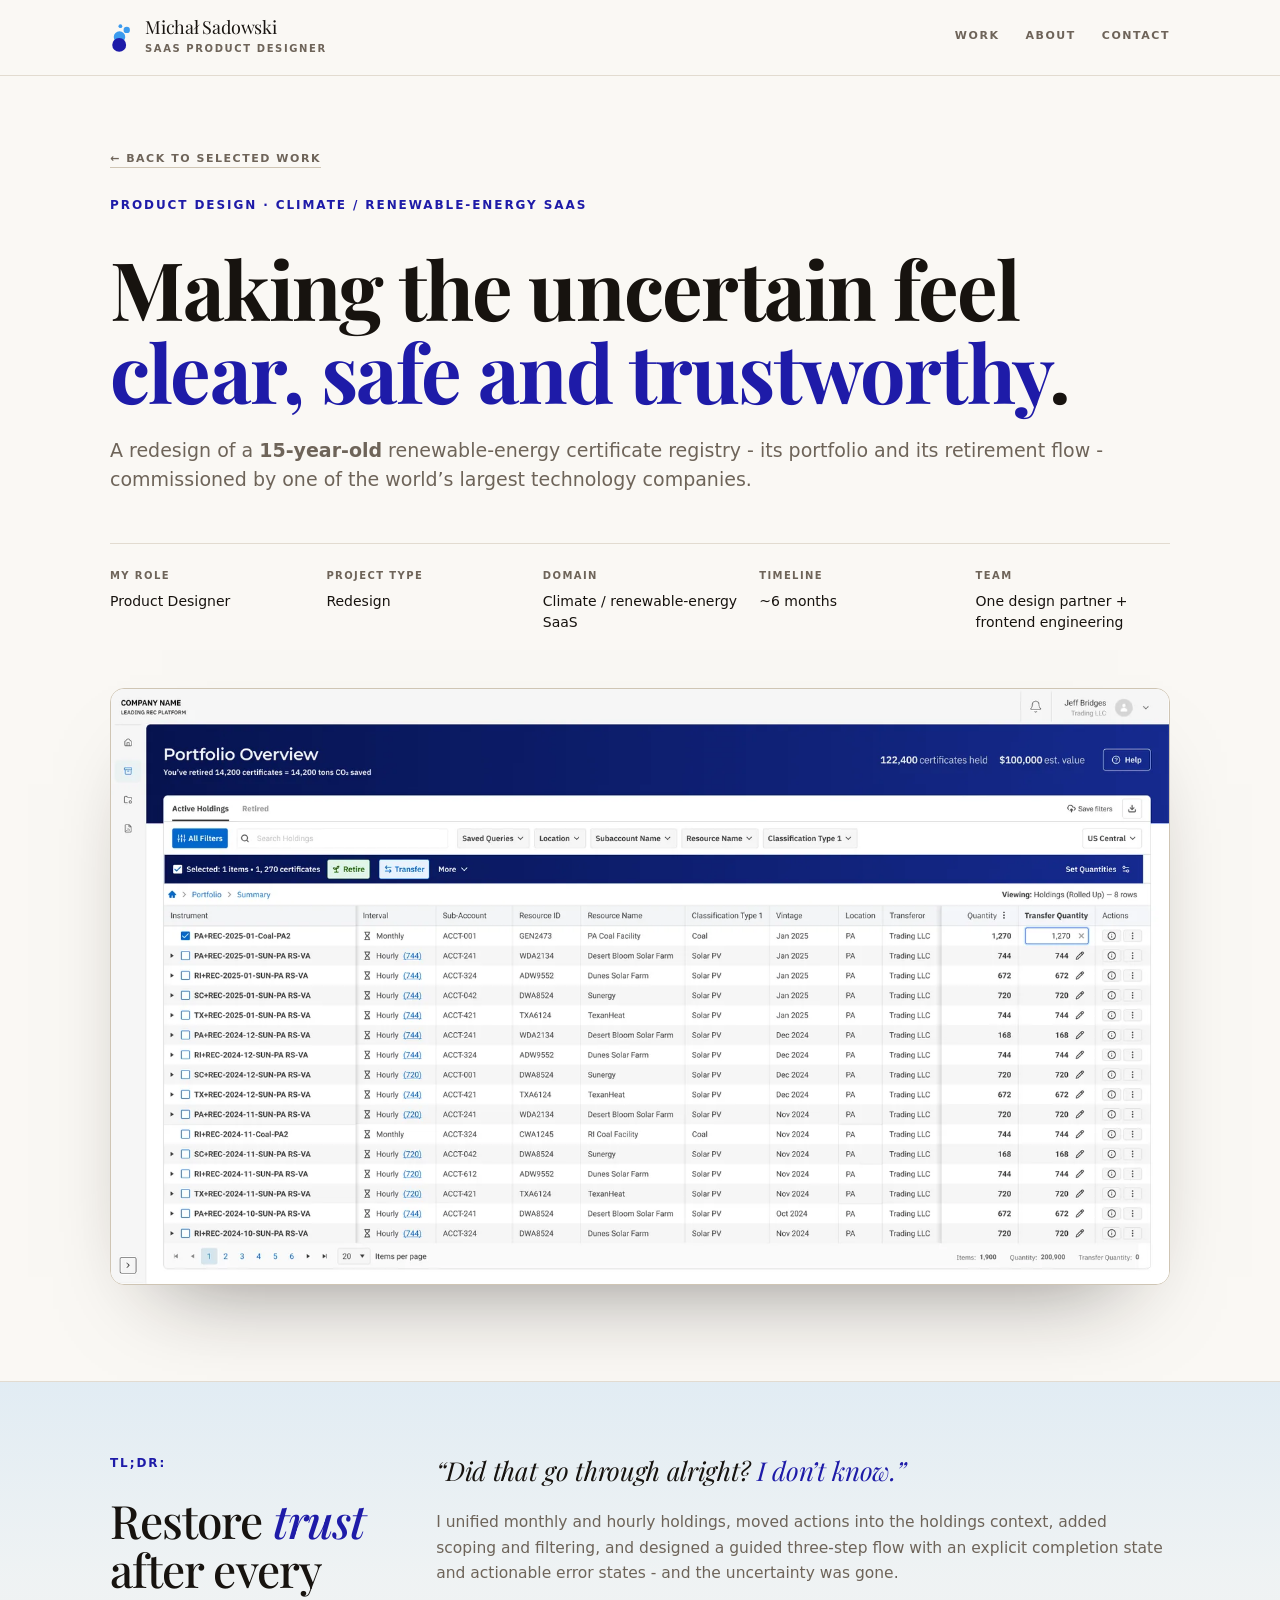
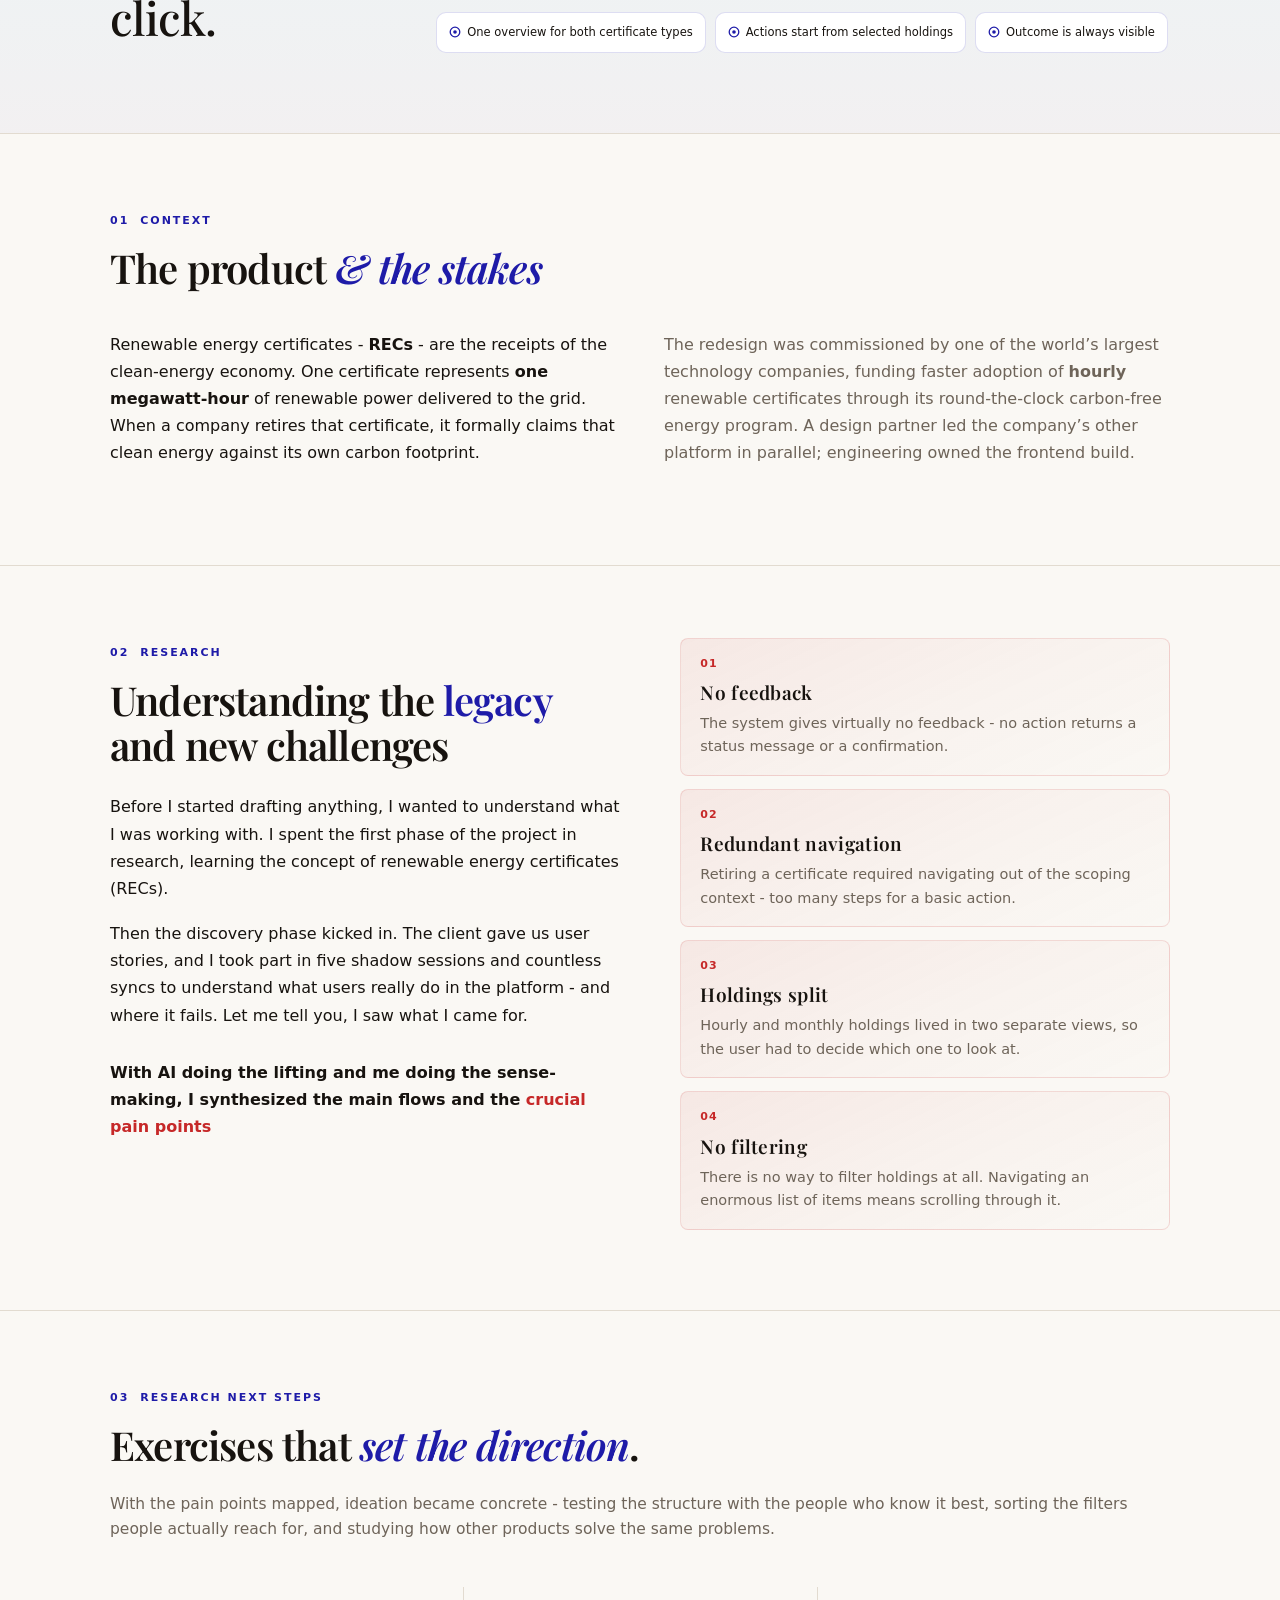
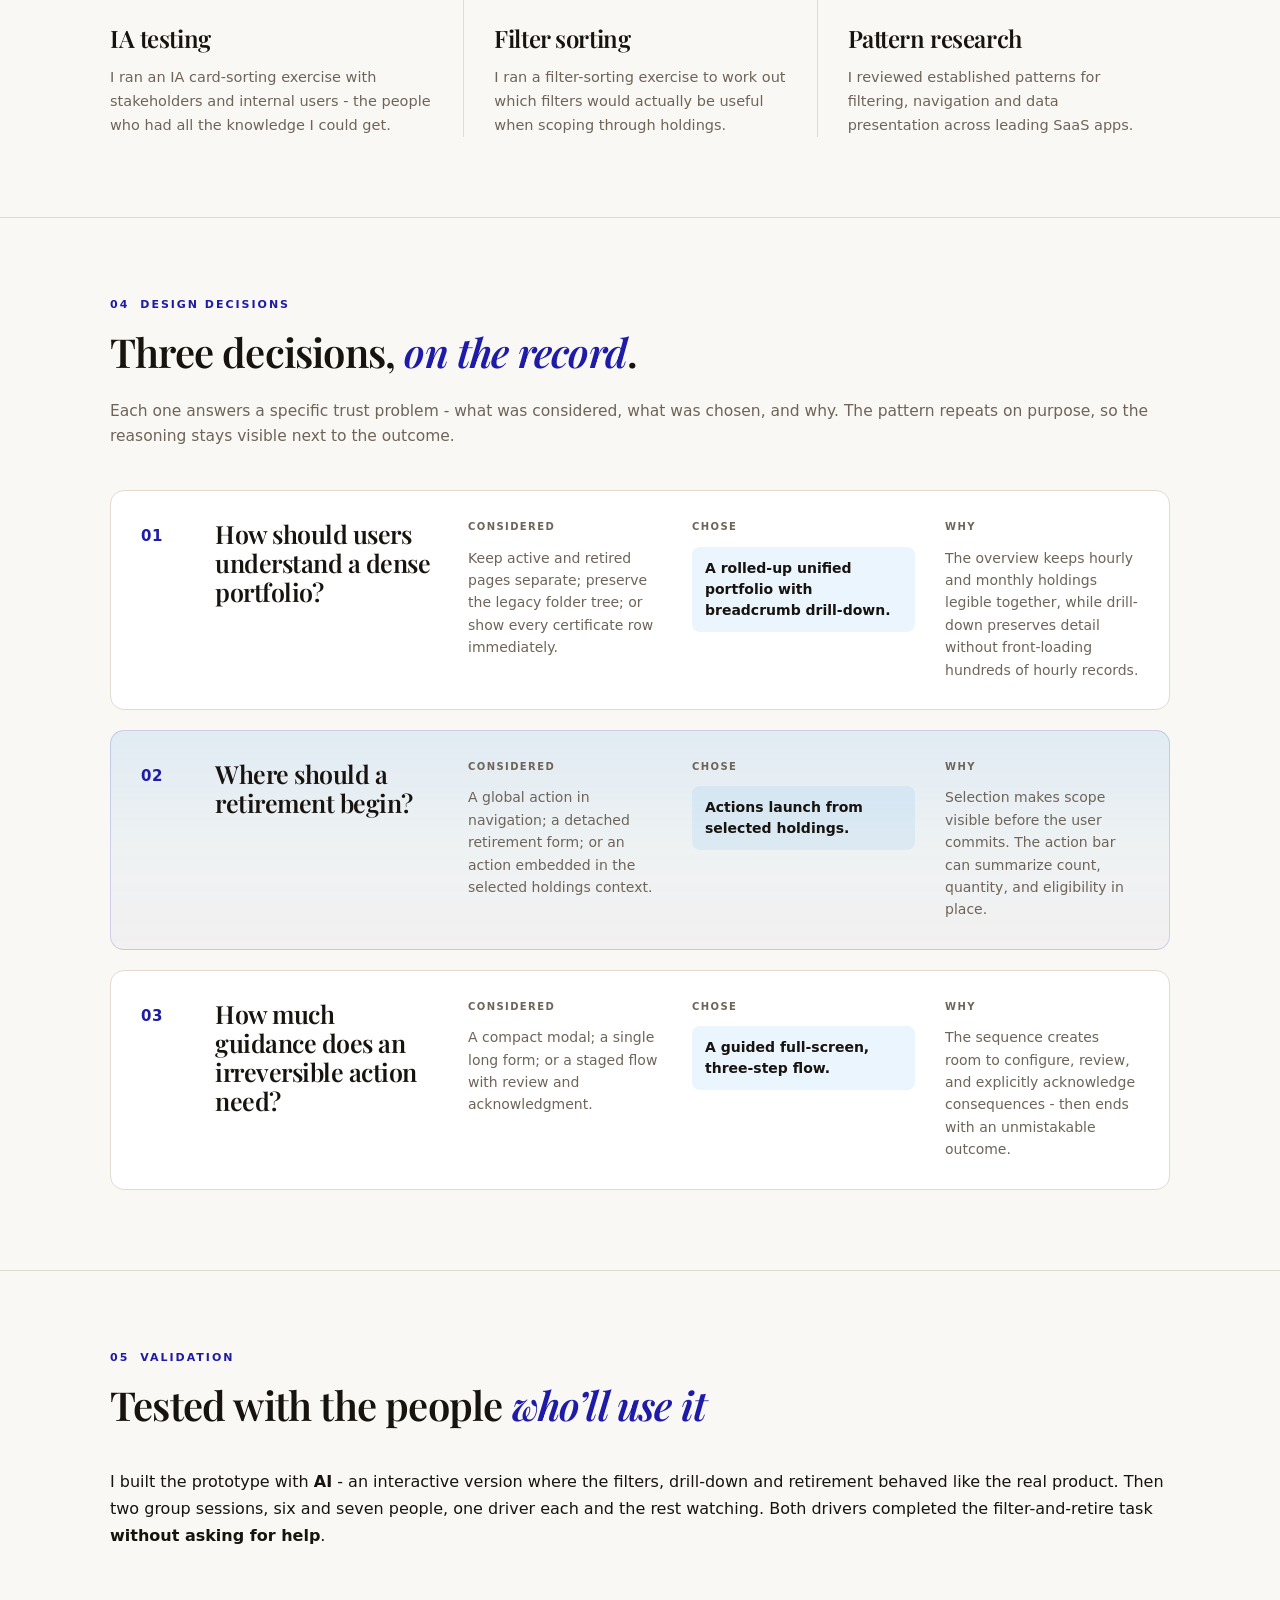
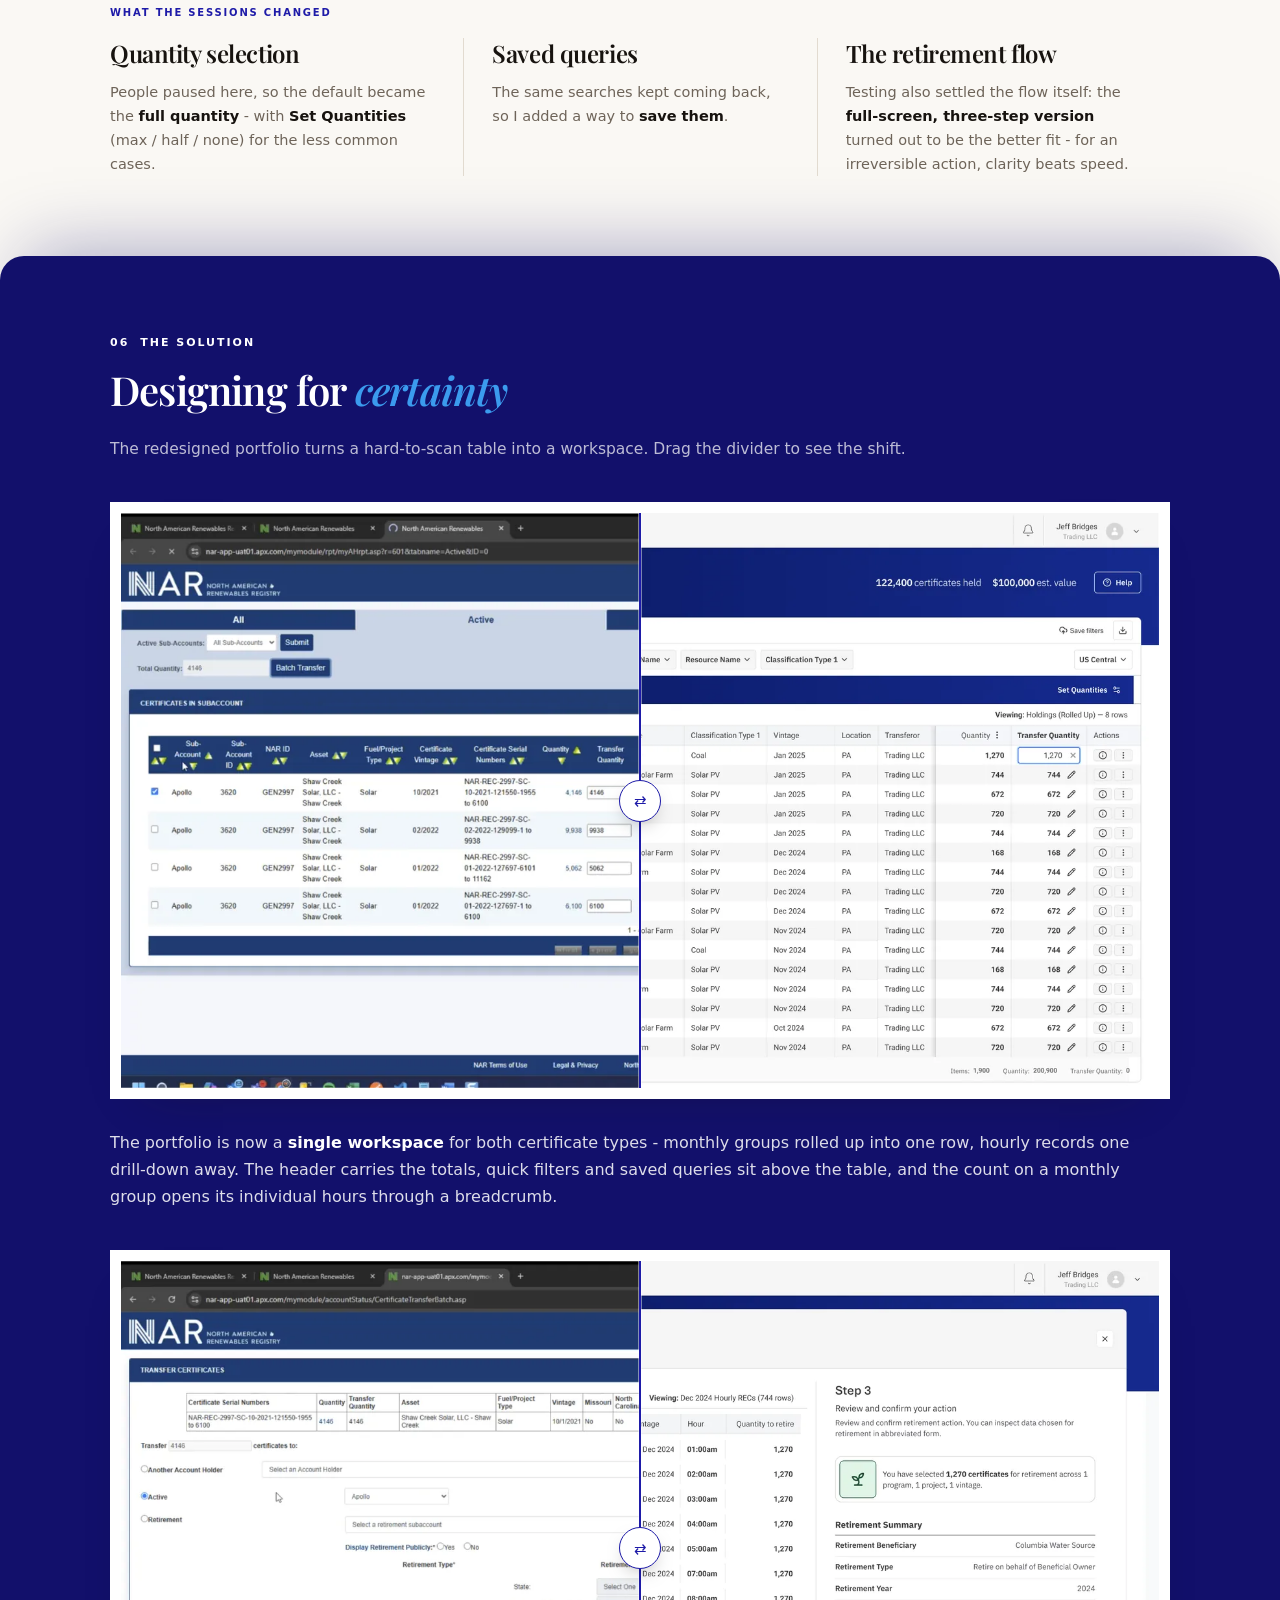
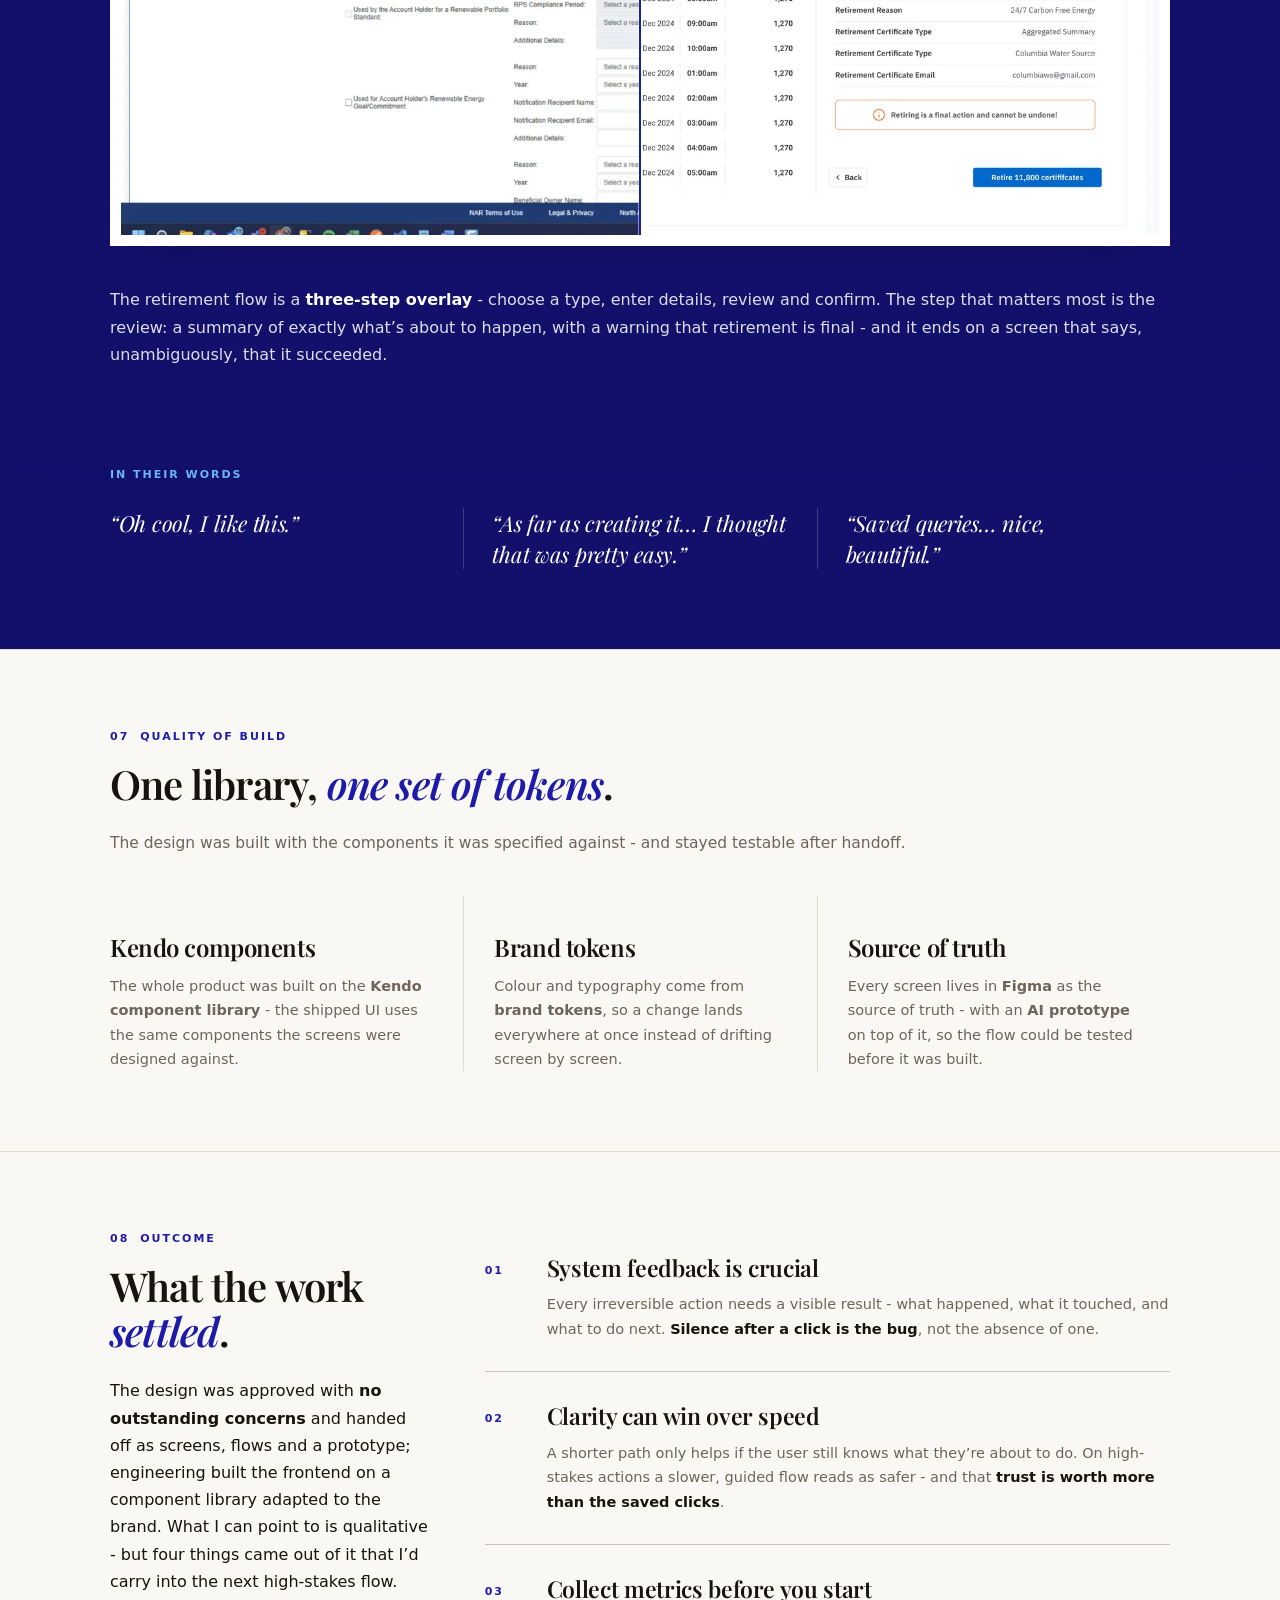
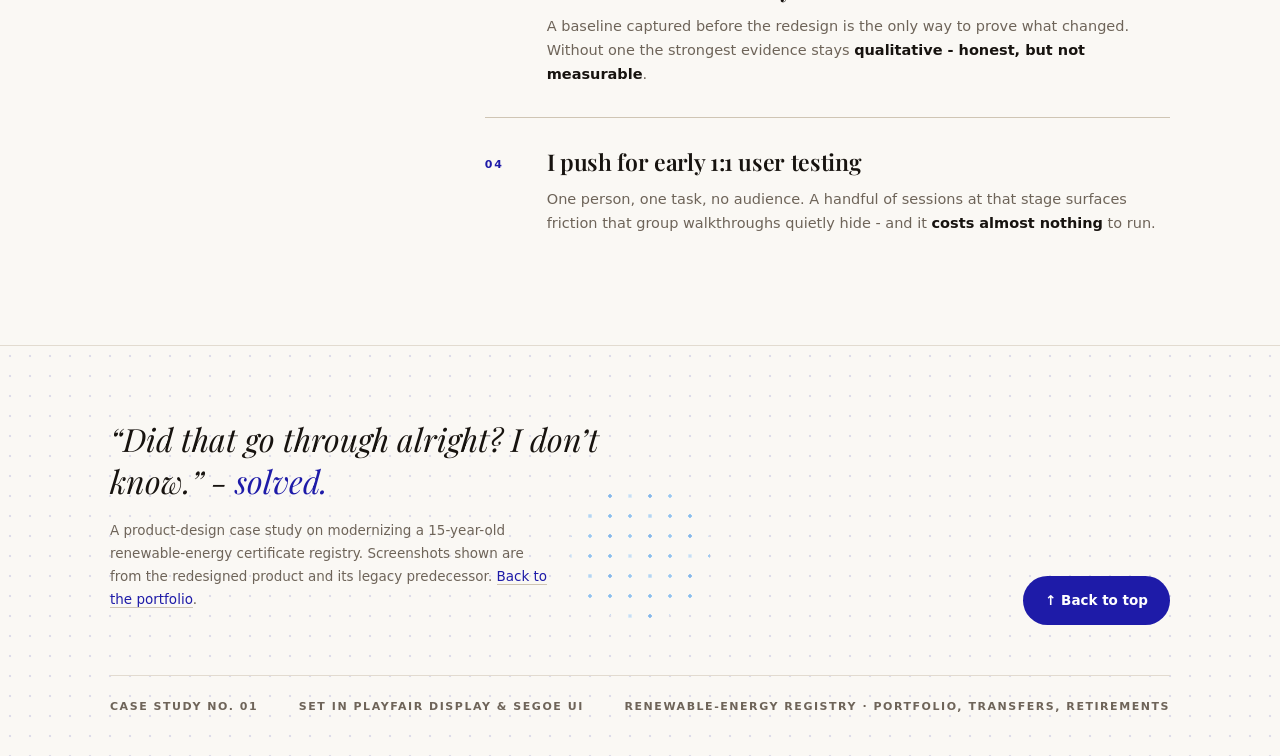
==== case-study/index.html @ 9917f609 "Dodaj stronę portfolio i case study REC Registry" ====
<!doctype html>
<html lang="en">
<head>
<meta charset="utf-8" />
<meta name="viewport" content="width=device-width, initial-scale=1" />
<title>Making the uncertain feel clear, safe and trustworthy - a 15-year-old REC registry redesign</title>
<meta name="description" content="Redesigning the portfolio and the retirement flow of a 15-year-old renewable-energy certificate registry, commissioned by one of the world's largest technology companies. A product design case study." />
<link rel="icon" href="data:image/svg+xml,%3Csvg xmlns='http://www.w3.org/2000/svg' viewBox='0 0 40 40'%3E%3Ccircle cx='14' cy='27' r='11' fill='%231E1BA8'/%3E%3Ccircle cx='25' cy='17' r='7.5' fill='%233B9BEE'/%3E%3Ccircle cx='31' cy='8' r='3.2' fill='%233B9BEE'/%3E%3C/svg%3E" />
<link rel="preconnect" href="https://fonts.googleapis.com" />
<link rel="preconnect" href="https://fonts.gstatic.com" crossorigin />
<link href="https://fonts.googleapis.com/css2?family=Playfair+Display:ital,wght@0,400..900;1,400..900&display=swap" rel="stylesheet" />
<script>document.documentElement.className+=' js';</script>
<style>
/* ============================================================
   Editorial - tokens (aligned to the portfolio landing)
   ============================================================ */
:root{
  --maxw:1140px;
  --bg:#FAF8F4;
  --surface:#FFFFFF;
  --surface-warm:#F2EDE4;
  --ink:#17130F;
  --muted:#6E6459;
  --rule:#E2DBD0;
  --rule-strong:#CFC5B4;

  /* motif palette - deep indigo + sky blue */
  --accent:#1E1BA8;
  --accent-2:#3B9BEE;
  --accent-on-dark:#6BB8F3;
  --navy:#12106B;
  --hl:#2B2BD6;
  --accent-wash:rgba(59,155,238,.10);

  /* semantic - kept restrained within the palette */
  --green:#2F7D52;
  --rose:#A1493A;
  --red:#C62828;

  /* shared soft-blue wash - the at-a-glance band and a highlighted decision */
  --wash-grad:linear-gradient(180deg, rgba(59,155,238,.13) 0%, rgba(59,155,238,.06) 55%, rgba(30,27,168,.035) 100%);

  --font-display:"Playfair Display",Georgia,"Iowan Old Style","Times New Roman",serif;
  --font-sans:"Segoe UI",system-ui,-apple-system,Roboto,Helvetica,Arial,sans-serif;
  --ease:cubic-bezier(.22,.61,.36,1);
}
*{box-sizing:border-box}
html{scroll-behavior:smooth;-webkit-text-size-adjust:100%}
@media (prefers-reduced-motion: reduce){ html{scroll-behavior:auto} }
html,body{margin:0;padding:0}
body{
  background:var(--bg);
  color:var(--ink);
  font-family:var(--font-sans);
  -webkit-font-smoothing:antialiased;
  text-rendering:optimizeLegibility;
  overflow-x:hidden;
  line-height:1.65;
}
img{display:block;max-width:100%;height:auto}
a{color:inherit;text-decoration:none}
::selection{background:rgba(30,27,168,.14);color:var(--ink)}
.wrap{max-width:var(--maxw);margin:0 auto;padding:0 clamp(24px,4vw,40px)}

/* scrollbar */
::-webkit-scrollbar{width:12px}
::-webkit-scrollbar-track{background:var(--surface-warm)}
::-webkit-scrollbar-thumb{background:var(--rule-strong);border-radius:8px;border:3px solid var(--surface-warm)}

/* ============================================================
   Motif - shared
   ============================================================ */
.mark svg{display:block}
.mark .mc{transform-box:fill-box;transform-origin:center}
/* ============================================================
   Header
   ============================================================ */
.site-header{position:fixed;top:0;left:0;right:0;z-index:60;background:rgba(250,248,244,.9);backdrop-filter:blur(8px);-webkit-backdrop-filter:blur(8px);border-bottom:1px solid var(--rule)}
.site-header .wrap{display:flex;align-items:center;justify-content:space-between;padding-top:18px;padding-bottom:18px}
.brand{display:flex;align-items:center;gap:13px}
.mark{width:22px;height:29px;flex:none}
.mark svg{width:100%;height:100%;overflow:visible;transition:transform .4s var(--ease)}
.brand:hover .mark svg{transform:scale(1.07)}
.mark .mc{transition:transform .5s var(--ease)}
.brand:hover .mark .mc1{transform:translate(-9px,7px) scale(1.12)}
.brand:hover .mark .mc2{transform:translate(9px,-6px) scale(1.07)}
.brand:hover .mark .mc3{transform:translate(-30px,3px) scale(1.16)}
.brand b{display:block;font-family:var(--font-display);font-weight:400;font-size:18px;letter-spacing:-.012em;line-height:1.1}
.brand .role-line{display:block;margin-top:3px;font-size:10px;font-weight:600;letter-spacing:.16em;text-transform:uppercase;color:var(--muted)}
.nav{display:flex;gap:26px}
.nav a{position:relative;font-size:11px;font-weight:600;letter-spacing:.14em;text-transform:uppercase;color:var(--muted);padding-bottom:3px}
.nav a::after{content:"";position:absolute;left:0;bottom:0;height:1px;width:100%;background:var(--accent);transform:scaleX(0);transform-origin:left;transition:transform .4s var(--ease)}
.nav a:hover{color:var(--ink)}
.nav a:hover::after{transform:scaleX(1)}
@media (max-width:900px){ .nav{display:none} }

/* ============================================================
   Progress
   ============================================================ */
.progress{position:fixed;top:0;left:0;height:2px;width:0;z-index:70;background:linear-gradient(90deg,var(--accent),var(--accent-2))}

/* ============================================================
   Dot-field (hero + footer) - follows the cursor
   ============================================================ */
.dots,.dots-bright{position:absolute;inset:0;pointer-events:none;z-index:0}
.dots{background-image:radial-gradient(circle, rgba(30,27,168,.13) 1px, transparent 1.6px);background-size:20px 20px}
.dots-bright{
  background-image:
    radial-gradient(circle at 25% 25%, #3B9BEE 1.6px, transparent 2.1px),
    radial-gradient(circle at 75% 25%, #4AA4F1 1.6px, transparent 2.1px),
    radial-gradient(circle at 25% 75%, #3390E8 1.6px, transparent 2.1px),
    radial-gradient(circle at 75% 75%, #5CB0F5 1.6px, transparent 2.1px);
  background-size:40px 40px;opacity:.5;
  -webkit-clip-path:circle(70px at 50% 50%);clip-path:circle(70px at 50% 50%);
}
.dots-bright::before,.dots-bright::after{content:"";position:absolute;inset:0;
  background-image:radial-gradient(circle, #B3DCFB 1.9px, transparent 2.5px);background-size:60px 60px;animation:twinkle 3.8s ease-in-out infinite}
.dots-bright::after{background-image:radial-gradient(circle, #8FC9F8 1.9px, transparent 2.5px);background-position:20px 20px;animation-duration:5.4s;animation-delay:-2.2s}
@keyframes twinkle{0%,100%{opacity:0}50%{opacity:1}}

/* ============================================================
   Hero
   ============================================================ */
.hero{position:relative;overflow:hidden;border-bottom:1px solid var(--rule)}
.hero .wrap{position:relative;z-index:1;padding-top:150px;padding-bottom:96px}
.hero-copy{width:100%}
.case-back{font-size:11px;font-weight:600;letter-spacing:.14em;text-transform:uppercase;margin:0 0 28px}
.case-back a{color:var(--muted);border-bottom:1px solid var(--rule-strong);padding-bottom:2px;transition:color .3s,border-color .3s}
.case-back a:hover{color:var(--accent);border-color:var(--accent)}
.e-kicker{font-size:12px;font-weight:700;letter-spacing:.16em;text-transform:uppercase;color:var(--accent);margin:0 0 30px}
.e-title{font-family:var(--font-display);font-weight:700;font-size:clamp(40px,6.3vw,84px);line-height:1.03;letter-spacing:-.022em;margin:0 0 24px;color:var(--ink)}
.e-title em{font-style:normal;color:var(--accent)}
.e-sub{font-size:clamp(16px,1.7vw,19px);line-height:1.55;color:var(--muted);margin:0 0 48px}

/* at-a-glance meta strip */
.meta{display:grid;grid-template-columns:repeat(auto-fit,minmax(150px,1fr));gap:20px 22px;border-top:1px solid var(--rule);padding-top:24px}
.meta .m .k{font-size:10px;font-weight:700;letter-spacing:.14em;text-transform:uppercase;color:var(--muted);margin-bottom:7px}
.meta .m .v{font-size:14px;line-height:1.45;color:var(--ink)}
.meta .m .v b{font-weight:700}

/* hero screenshot - sits under the at-a-glance summary bar */
.hero-shot{margin-top:56px}
.hero-shot img{width:100%;height:auto;display:block;border-radius:14px;
  border:1px solid var(--rule-strong);box-shadow:0 44px 90px -52px rgba(23,19,15,.55)}

/* ============================================================
   TL;DR
   ============================================================ */
.tldr{background:var(--wash-grad)}
.tldr .wrap{padding-top:72px;padding-bottom:80px}
.tldr-grid{display:grid;grid-template-columns:minmax(0,1fr) minmax(0,2.6fr);gap:44px;align-items:start}
@media (max-width:1050px){ .tldr-grid{grid-template-columns:1fr;gap:30px} }
.tldr-label{font-size:12px;font-weight:700;letter-spacing:.16em;text-transform:uppercase;color:var(--accent);margin:0 0 22px}
.tldr-label::after{content:":"}
.tldr-title{font-family:var(--font-display);font-weight:500;font-size:clamp(30px,3.7vw,46px);line-height:1.06;letter-spacing:-.02em;margin:0;color:var(--ink)}
.tldr-lead{font-family:var(--font-display);font-style:italic;font-size:clamp(20px,2.2vw,26px);
  line-height:1.32;letter-spacing:-.012em;color:var(--ink);margin:0 0 22px;max-width:60ch}
.tldr-lead mark{background:none;color:var(--accent)}
.tldr-detail{font-size:15.5px;line-height:1.62;color:var(--muted);margin:0 0 26px}
.tldr-chips{display:flex;flex-wrap:wrap;gap:9px}
.tldr-chip{display:inline-flex;align-items:center;gap:6px;padding:10px 12px;background:var(--surface);border:1px solid rgba(30,27,168,.15);border-radius:10px;font-size:clamp(10.5px,0.95vw,11.5px);font-weight:500;color:var(--ink);white-space:nowrap}
.tldr-chip .bull{flex:0 0 auto;width:12px;height:12px;color:var(--accent)}
.tldr-chip .bull svg{display:block;width:100%;height:100%}

/* ============================================================
   Sections
   ============================================================ */
.section{border-top:1px solid var(--rule)}
.section .wrap{padding-top:72px;padding-bottom:80px}
.sec-head{margin-bottom:40px}
.eyebrow{display:inline-flex;align-items:center;gap:11px;font-size:11px;font-weight:700;letter-spacing:.18em;text-transform:uppercase;color:var(--accent);margin:0 0 16px}

h2{font-family:var(--font-display);font-weight:600;font-size:clamp(28px,3.4vw,40px);letter-spacing:-.02em;line-height:1.12;margin:0 0 16px}
h2 em{font-style:italic;color:var(--accent)}
h3{font-family:var(--font-display);font-weight:600;font-size:clamp(19px,2.2vw,23px);letter-spacing:-.015em;line-height:1.25;margin:0 0 12px}
.lede{font-size:15.5px;line-height:1.65;color:var(--muted);margin:0}
/* 24px between a section heading and its subtext. Adjacent margins collapse,
   so the larger value wins - 24px here beats the h2's 16px bottom margin. */
.sec-head .lede{margin-top:24px}
.body{font-size:16px;line-height:1.7;color:var(--ink);max-width:66ch;margin:0 0 18px}
.body b,.body strong{font-weight:600}
.body.muted{color:var(--muted)}
.body.wide{max-width:none}

/* ============================================================
   Grids
   ============================================================ */
.grid{display:grid;gap:24px}
.grid.two{grid-template-columns:repeat(2,1fr)}
@media (max-width:860px){ .grid.two{grid-template-columns:1fr} }

/* ============================================================
   Callouts / asides
   ============================================================ */
.callout{margin:26px 0;padding:20px 22px;background:var(--accent-wash);border-left:2px solid var(--accent-2);border-radius:0 12px 12px 0}
.callout .ck{font-size:10px;font-weight:600;letter-spacing:.16em;text-transform:uppercase;color:var(--accent);margin-bottom:10px}
.callout p{font-size:14.5px;line-height:1.65;color:var(--ink);margin:0}
.callout p b{font-weight:600}
/* Ledger - sticky aside + editorial rows (from the exploration file) */
.ledger{display:grid;grid-template-columns:minmax(0,1fr) minmax(0,2.15fr);gap:56px;align-items:start}
.ledger-aside{position:sticky;top:112px}
.ledger-aside .sec-head{margin-bottom:0}
.ledger-aside .sec-head h2{margin-bottom:24px}
.ledger-aside .body{max-width:none}
.ledger-list{list-style:none;margin:0;padding:0}
.ledger-row{display:grid;grid-template-columns:44px minmax(0,1fr);gap:18px;padding:30px 0;border-bottom:1px solid var(--rule-strong)}
.ledger-row:last-child{border-bottom:0}
/* row number uses the same treatment as the section chapter numbers */
.ledger-row .n{font-family:var(--font-sans);font-size:11px;font-weight:700;letter-spacing:.18em;
  color:var(--accent);padding-top:8px}
.ledger-row h3{margin:0 0 10px}
.ledger-row p{font-size:14.5px;line-height:1.68;color:var(--muted);margin:0}
.ledger-row p b{color:var(--ink);font-weight:600}
@media (max-width:900px){
  .ledger{grid-template-columns:1fr;gap:30px}
  .ledger-aside{position:static}
  .ledger-row{grid-template-columns:40px minmax(0,1fr);gap:16px}
}

/* one system for both blocks - quotes are the evidence, findings the takeaways */
.block-label{font-family:var(--font-sans);font-size:11px;font-weight:700;letter-spacing:.18em;
  text-transform:uppercase;color:var(--accent);margin:0 0 24px}
.findings .block-label{font-size:10px;color:var(--accent);margin-bottom:16px}
.block-list{list-style:none;display:grid;grid-template-columns:repeat(3,1fr);margin:0;padding:0}
.block-list li{padding:0 28px;border-left:1px solid var(--rule)}
.block-list li:first-child{padding-left:0;border-left:0}

.comment p{font-family:var(--font-display);font-style:italic;font-size:clamp(19px,1.9vw,22px);
  line-height:1.38;letter-spacing:-.012em;color:var(--ink);margin:0}
.findings{margin-top:56px}
.findings h3{font-size:24px;letter-spacing:-.018em;color:var(--ink);margin:0 0 12px}
.findings p{font-size:14.5px;line-height:1.66;color:var(--muted);margin:0}
.findings p b{color:var(--ink);font-weight:600}

/* quotes band - continues the navy sheet, so the voices sit right under the designs */
.section.quotes{background:var(--navy);border-top:0}
.section.quotes .wrap{padding-top:0}
.quotes .block-label{color:var(--accent-on-dark)}
.quotes .block-list li{border-left-color:rgba(255,255,255,.18)}
.quotes .comment p{color:#fff}
@media (max-width:880px){
  .block-list{grid-template-columns:1fr}
  .block-list li{padding:20px 0 0;border-left:0;border-top:1px solid var(--rule)}
  .block-list li:first-child{border-top:0;padding-top:0}
}

/* ============================================================
   Research - statement + pain points
   ============================================================ */
.pain-grid{display:grid;grid-template-columns:minmax(0,1.05fr) minmax(0,1fr);gap:56px;align-items:start}
@media (max-width:900px){ .pain-grid{grid-template-columns:1fr;gap:36px} }
.pain-grid .sec-head{max-width:none;margin-bottom:26px}
.pain-grid h2 .accent{color:var(--accent)}
.statement{font-family:var(--font-sans);font-weight:600;font-size:16px;line-height:1.7;
  color:var(--ink);margin:30px 0 0}
.statement .red{color:var(--red)}
.pain-list{display:grid;gap:13px}
.pain{background:linear-gradient(155deg, rgba(198,40,40,.075) 0%, rgba(198,40,40,.028) 52%, rgba(198,40,40,0) 100%);
  border:1px solid rgba(198,40,40,.14);border-radius:8px;padding:16px 19px}
.pain .num{font-size:11px;font-weight:700;letter-spacing:.1em;color:var(--red);margin-bottom:8px}
.pain h3{font-size:19px;font-weight:600;letter-spacing:.32px;line-height:1.22;margin:0 0 8px}
.pain p{font-size:14.5px;line-height:1.62;color:var(--muted);margin:0}

/* ============================================================
   Shared columnar band - used by "Research next steps"
   and "Quality of build"
   ============================================================ */

.next .sec-head{margin-bottom:44px}
.next-cols{display:grid;grid-template-columns:repeat(3,1fr)}
.next-col{padding:36px 30px 0;border-left:1px solid var(--rule)}
.next-col:first-child{border-left:0;padding-left:0}
.next-col h3{font-size:24px;letter-spacing:-.018em;color:var(--ink);margin:0 0 12px}
.next-col p{font-size:14.5px;line-height:1.66;color:var(--muted);margin:0}
@media (max-width:900px){
  .next-cols{grid-template-columns:1fr}
  .next-col{border-left:0;padding:24px 0 0;border-top:1px solid var(--rule);margin-top:24px}
}

/* ============================================================
   Design decisions
   ============================================================ */
.dec-list{display:grid;gap:20px}
.dec{display:grid;grid-template-columns:44px minmax(0,1.15fr) minmax(0,1fr) minmax(0,1.15fr) minmax(0,1fr);
  gap:30px;align-items:start;background:var(--surface);border:1px solid var(--rule);border-radius:14px;padding:28px 30px}
.dec-num{font-size:15px;font-weight:600;letter-spacing:.04em;color:var(--accent);padding-top:5px}
.dec-q{font-family:var(--font-display);font-weight:600;font-size:clamp(20px,2.2vw,25px);line-height:1.16;
  letter-spacing:-.02em;color:var(--ink);margin:0}
.dec-col .lab{font-size:10px;font-weight:700;letter-spacing:.14em;text-transform:uppercase;color:var(--muted);margin-bottom:11px}
.dec-col p{font-size:14px;line-height:1.6;color:var(--muted);margin:0}
.dec-col .chose{background:var(--accent-wash);border-radius:8px;padding:11px 13px}
.dec-col .chose p{font-weight:600;color:var(--ink);line-height:1.5}
/* highlighted decision - same wash as the at-a-glance band, so the type stays dark */
.dec.grad{background:var(--wash-grad);border-color:rgba(30,27,168,.16)}
@media (max-width:1000px){
  .dec{grid-template-columns:40px minmax(0,1fr);row-gap:22px;padding:24px 22px}
  .dec-num{grid-column:1;grid-row:1}
  .dec-q{grid-column:2;grid-row:1}
  .dec-col{grid-column:2}
}

/* ============================================================
   Figures / images
   ============================================================ */
.fig{margin:40px 0}

/* before/after slider */
.ba{position:relative;background:var(--surface);border:1px solid var(--rule-strong);box-shadow:0 22px 50px -36px rgba(23,19,15,.4);aspect-ratio:16/9;cursor:ew-resize;user-select:none;-webkit-user-select:none;touch-action:none;padding:10px;outline:none}
.ba.dragging{cursor:grabbing}
.ba:focus-visible{outline:2px solid var(--accent-on-dark);outline-offset:3px}
/* no overflow clip: the divider must be able to reach the very edge of the image,
   which puts half of the knob outside the picture area */
.ba .frame-in{position:absolute;inset:10px}
.ba img{position:absolute;inset:0;width:100%;height:100%;object-fit:cover;object-position:top center;pointer-events:none;-webkit-user-drag:none}
.ba .before{clip-path:inset(0 50% 0 0)}
.ba .handle{position:absolute;top:0;bottom:0;left:50%;width:2px;transform:translateX(-50%);background:var(--accent);box-shadow:0 0 0 1px rgba(255,255,255,.45);z-index:3}
.ba .handle .knob{position:absolute;top:50%;left:50%;transform:translate(-50%,-50%);width:42px;height:42px;border-radius:50%;background:var(--surface);color:var(--accent);display:grid;place-items:center;font-size:15px;border:1px solid var(--accent);box-shadow:0 8px 20px -10px rgba(23,19,15,.5);font-family:var(--font-display);cursor:grab}
.ba.dragging .handle .knob{cursor:grabbing}

/* ============================================================
   Navy sheet - the solution showcase
   ============================================================ */
.sheet{position:relative;z-index:2;background:var(--navy);color:#fff;padding:72px 0 80px;border-radius:24px 24px 0 0;box-shadow:0 -32px 70px -28px rgba(18,16,107,.35)}
.sheet .sec-head .eyebrow{color:#fff}
.sheet h2{color:#fff}
.sheet h2 em{color:var(--accent-2)}
.sheet .lede{color:rgba(255,255,255,.72)}
.sheet .body{color:rgba(255,255,255,.86)}
.sheet .body b{color:#fff}
.sheet .ba{border-color:rgba(255,255,255,.18)}

.sheet .callout{background:rgba(255,255,255,.07);border-left-color:var(--accent-2)}
.sheet .callout .ck{color:var(--accent-on-dark)}
.sheet .callout p{color:rgba(255,255,255,.88)}
.sheet .callout p b{color:#fff}

/* ============================================================
   Footer / colophon
   ============================================================ */
.footer{position:relative;overflow:hidden;border-top:1px solid var(--rule)}
.footer .wrap{position:relative;z-index:1;padding-top:72px;padding-bottom:40px}
.footer .big{font-family:var(--font-display);font-style:italic;font-size:clamp(22px,3vw,32px);line-height:1.3;max-width:32ch;color:var(--ink);margin:0 0 18px}
.footer .big .accent{color:var(--accent)}
.footer .small{font-size:13.5px;line-height:1.7;color:var(--muted);max-width:52ch}
.footer .small a{color:var(--accent);border-bottom:1px solid var(--rule-strong)}
.footer .inner{display:flex;align-items:flex-end;justify-content:space-between;gap:30px;flex-wrap:wrap;margin-bottom:50px}
.backtop{display:inline-flex;align-items:center;gap:8px;font-weight:600;font-size:13.5px;color:#fff;background:var(--accent);padding:13px 22px;border-radius:999px;transition:transform .3s var(--ease),background .3s}
.backtop:hover{transform:translateY(-3px);background:#14116B}
.colophon{display:flex;justify-content:space-between;gap:20px;flex-wrap:wrap;padding-top:22px;border-top:1px solid var(--rule);font-size:11px;font-weight:600;letter-spacing:.14em;color:var(--muted);text-transform:uppercase}

/* ============================================================
   Scroll reveal
   ============================================================ */
.js .reveal{opacity:0;transform:translateY(16px);transition:opacity .75s ease,transform .75s var(--ease);transition-delay:var(--d,0s)}
.js .reveal.is-in{opacity:1;transform:none}

/* ============================================================
   Responsive + motion preferences
   ============================================================ */
@media (max-width:1000px){
  .hero .wrap{padding-top:120px;padding-bottom:60px}
  .sheet{padding:60px 0 72px}
}
@media (prefers-reduced-motion: reduce){
  *,*::before,*::after{animation:none !important;transition:none !important}
  .js .reveal{opacity:1 !important;transform:none !important}
  html{scroll-behavior:auto}
}
</style>
</head>
<body id="top">

<div class="progress" id="progress"></div>

<header class="site-header">
  <div class="wrap">
    <a class="brand" href="../index.html#top">
      <span class="mark" aria-hidden="true">
        <svg viewBox="0 0 142 192" role="presentation">
          <circle class="mc mc1" cx="61" cy="93" r="38" fill="#3B9BEE" />
          <circle class="mc mc2" cx="59" cy="145" r="46" fill="#1E1BA8" />
          <circle class="mc mc3" cx="109" cy="46" r="21" fill="#3B9BEE" />
          <circle class="mc mc4" cx="67" cy="21" r="12.5" fill="#3B9BEE" />
        </svg>
      </span>
      <span>
        <b>Michał Sadowski</b>
        <span class="role-line">SaaS Product Designer</span>
      </span>
    </a>
    <nav class="nav">
      <a href="../index.html#work">Work</a>
      <a href="../index.html#about">About</a>
      <a href="../index.html#contact">Contact</a>
    </nav>
  </div>
</header>

<!-- ===================== HERO ===================== -->
<section class="hero">
  <div class="wrap">
    <div class="hero-copy">
      <p class="case-back reveal"><a href="../index.html#work">&larr; Back to selected work</a></p>
      <p class="e-kicker reveal" style="--d:.05s">Product Design · Climate / Renewable-Energy SaaS</p>
      <h1 class="e-title reveal" style="--d:.1s">Making the uncertain feel <em>clear, safe and trustworthy</em>.</h1>
      <p class="e-sub reveal" style="--d:.15s">A redesign of a <b>15-year-old</b> renewable-energy certificate registry - its portfolio and its retirement flow - commissioned by one of the world’s largest technology companies.</p>
    </div>

    <div class="meta reveal" style="--d:.25s">
      <div class="m"><div class="k">My role</div><div class="v">Product Designer</div></div>
      <div class="m"><div class="k">Project type</div><div class="v">Redesign</div></div>
      <div class="m"><div class="k">Domain</div><div class="v">Climate / renewable-energy SaaS</div></div>
      <div class="m"><div class="k">Timeline</div><div class="v">~6 months</div></div>
      <div class="m"><div class="k">Team</div><div class="v">One design partner + frontend engineering</div></div>
    </div>

    <div class="hero-shot reveal" style="--d:.3s">
      <img src="[data-uri]" width="1600" height="900" alt="The redesigned portfolio with a batch selection and the prominent action bar" loading="lazy" decoding="async" />
    </div>
  </div>
</section>

<!-- ===================== TL;DR ===================== -->
<section class="tldr">
  <div class="wrap">
    <div class="tldr-grid">
      <div class="reveal">
        <p class="tldr-label">TL;DR</p>
        <h2 class="tldr-title">Restore <em>trust</em> after every click.</h2>
      </div>
      <div class="reveal" style="--d:.08s">
        <p class="tldr-lead">“Did that go through alright? <mark>I don’t know.”</mark></p>
        <p class="tldr-detail">I unified monthly and hourly holdings, moved actions into the holdings context, added scoping and filtering, and designed a guided three-step flow with an explicit completion state and actionable error states - and the uncertainty was gone.</p>
        <div class="tldr-chips">
          <span class="tldr-chip"><span class="bull" aria-hidden="true"><svg viewBox="0 0 14 14" fill="none"><circle cx="7" cy="7" r="5.6" stroke="currentColor" stroke-width="1.5"/><circle cx="7" cy="7" r="2.1" fill="currentColor"/></svg></span>One overview for both certificate types</span>
          <span class="tldr-chip"><span class="bull" aria-hidden="true"><svg viewBox="0 0 14 14" fill="none"><circle cx="7" cy="7" r="5.6" stroke="currentColor" stroke-width="1.5"/><circle cx="7" cy="7" r="2.1" fill="currentColor"/></svg></span>Actions start from selected holdings</span>
          <span class="tldr-chip"><span class="bull" aria-hidden="true"><svg viewBox="0 0 14 14" fill="none"><circle cx="7" cy="7" r="5.6" stroke="currentColor" stroke-width="1.5"/><circle cx="7" cy="7" r="2.1" fill="currentColor"/></svg></span>Outcome is always visible</span>
        </div>
      </div>
    </div>
  </div>
</section>

<!-- ===================== 1 · CONTEXT ===================== -->
<section class="section" id="context">
  <div class="wrap">
    <div class="sec-head reveal">
      <span class="eyebrow"><span class="n">01</span> Context</span>
      <h2>The product <em>&amp; the stakes</em></h2>
    </div>

    <div class="grid two reveal" style="gap:48px;align-items:start">
      <p class="body wide">Renewable energy certificates - <b>RECs</b> - are the receipts of the clean-energy economy. One certificate represents <b>one megawatt-hour</b> of renewable power delivered to the grid. When a company retires that certificate, it formally claims that clean energy against its own carbon footprint.</p>
      <p class="body muted wide">The redesign was commissioned by one of the world’s largest technology companies, funding faster adoption of <b>hourly</b> renewable certificates through its round-the-clock carbon-free energy program. A design partner led the company’s other platform in parallel; engineering owned the frontend build.</p>
    </div>
  </div>
</section>

<!-- ===================== 2 · RESEARCH ===================== -->
<section class="section" id="research">
  <div class="wrap">
    <div class="pain-grid">
      <div>
        <div class="sec-head reveal">
          <span class="eyebrow"><span class="n">02</span> Research</span>
          <h2>Understanding the <span class="accent">legacy</span> and new challenges</h2>
        </div>

        <div class="reveal">
          <p class="body">Before I started drafting anything, I wanted to understand what I was working with. I spent the first phase of the project in research, learning the concept of renewable energy certificates (RECs).</p>
          <p class="body">Then the discovery phase kicked in. The client gave us user stories, and I took part in five shadow sessions and countless syncs to understand what users really do in the platform - and where it fails. Let me tell you, I saw what I came for.</p>
          <p class="statement">With AI doing the lifting and me doing the sense-making, I synthesized the main flows and the <span class="red">crucial pain points</span></p>
        </div>
      </div>

      <div class="pain-list reveal" style="--d:.08s">
        <article class="pain">
          <div class="num">01</div>
          <h3>No feedback</h3>
          <p>The system gives virtually no feedback - no action returns a status message or a confirmation.</p>
        </article>
        <article class="pain">
          <div class="num">02</div>
          <h3>Redundant navigation</h3>
          <p>Retiring a certificate required navigating out of the scoping context - too many steps for a basic action.</p>
        </article>
        <article class="pain">
          <div class="num">03</div>
          <h3>Holdings split</h3>
          <p>Hourly and monthly holdings lived in two separate views, so the user had to decide which one to look at.</p>
        </article>
        <article class="pain">
          <div class="num">04</div>
          <h3>No filtering</h3>
          <p>There is no way to filter holdings at all. Navigating an enormous list of items means scrolling through it.</p>
        </article>
      </div>
    </div>
  </div>
</section>

<!-- ===================== 3 · RESEARCH NEXT STEPS ===================== -->
<section class="section next" id="next-steps">
  <div class="wrap">
    <div class="sec-head reveal">
      <span class="eyebrow"><span class="n">03</span> Research next steps</span>
      <h2>Exercises that <em>set the direction</em>.</h2>
      <p class="lede">With the pain points mapped, ideation became concrete - testing the structure with the people who know it best, sorting the filters people actually reach for, and studying how other products solve the same problems.</p>
    </div>

    <div class="next-cols">
      <div class="next-col reveal">
        <h3>IA testing</h3>
        <p>I ran an IA card-sorting exercise with stakeholders and internal users - the people who had all the knowledge I could get.</p>
      </div>
      <div class="next-col reveal" style="--d:.08s">
        <h3>Filter sorting</h3>
        <p>I ran a filter-sorting exercise to work out which filters would actually be useful when scoping through holdings.</p>
      </div>
      <div class="next-col reveal" style="--d:.16s">
        <h3>Pattern research</h3>
        <p>I reviewed established patterns for filtering, navigation and data presentation across leading SaaS apps.</p>
      </div>
    </div>
  </div>
</section>

<!-- ===================== 4 · DESIGN DECISIONS ===================== -->
<section class="section" id="design-decisions">
  <div class="wrap">
    <div class="sec-head reveal">
      <span class="eyebrow"><span class="n">04</span> Design decisions</span>
      <h2>Three decisions, <em>on the record</em>.</h2>
      <p class="lede">Each one answers a specific trust problem - what was considered, what was chosen, and why. The pattern repeats on purpose, so the reasoning stays visible next to the outcome.</p>
    </div>

    <div class="dec-list">
      <article class="dec reveal">
        <div class="dec-num">01</div>
        <h3 class="dec-q">How should users understand a dense portfolio?</h3>
        <div class="dec-col">
          <div class="lab">Considered</div>
          <p>Keep active and retired pages separate; preserve the legacy folder tree; or show every certificate row immediately.</p>
        </div>
        <div class="dec-col">
          <div class="lab">Chose</div>
          <div class="chose"><p>A rolled-up unified portfolio with breadcrumb drill-down.</p></div>
        </div>
        <div class="dec-col">
          <div class="lab">Why</div>
          <p>The overview keeps hourly and monthly holdings legible together, while drill-down preserves detail without front-loading hundreds of hourly records.</p>
        </div>
      </article>

      <article class="dec grad reveal" style="--d:.08s">
        <div class="dec-num">02</div>
        <h3 class="dec-q">Where should a retirement begin?</h3>
        <div class="dec-col">
          <div class="lab">Considered</div>
          <p>A global action in navigation; a detached retirement form; or an action embedded in the selected holdings context.</p>
        </div>
        <div class="dec-col">
          <div class="lab">Chose</div>
          <div class="chose"><p>Actions launch from selected holdings.</p></div>
        </div>
        <div class="dec-col">
          <div class="lab">Why</div>
          <p>Selection makes scope visible before the user commits. The action bar can summarize count, quantity, and eligibility in place.</p>
        </div>
      </article>

      <article class="dec reveal" style="--d:.16s">
        <div class="dec-num">03</div>
        <h3 class="dec-q">How much guidance does an irreversible action need?</h3>
        <div class="dec-col">
          <div class="lab">Considered</div>
          <p>A compact modal; a single long form; or a staged flow with review and acknowledgment.</p>
        </div>
        <div class="dec-col">
          <div class="lab">Chose</div>
          <div class="chose"><p>A guided full-screen, three-step flow.</p></div>
        </div>
        <div class="dec-col">
          <div class="lab">Why</div>
          <p>The sequence creates room to configure, review, and explicitly acknowledge consequences - then ends with an unmistakable outcome.</p>
        </div>
      </article>
    </div>
  </div>
</section>

<!-- ===================== 5 · VALIDATION ===================== -->
<section class="section" id="validation">
  <div class="wrap">
    <div class="sec-head reveal">
      <span class="eyebrow"><span class="n">05</span> Validation</span>
      <h2>Tested with the people <em>who’ll use it</em></h2>
    </div>

    <div class="reveal">
      <p class="body wide">I built the prototype with <b>AI</b> - an interactive version where the filters, drill-down and retirement behaved like the real product. Then two group sessions, six and seven people, one driver each and the rest watching. Both drivers completed the filter-and-retire task <b>without asking for help</b>.</p>
    </div>

    <div class="findings reveal">
      <p class="block-label">What the sessions changed</p>
      <ol class="block-list">
        <li>
          <h3>Quantity selection</h3>
          <p>People paused here, so the default became the <b>full quantity</b> - with <b>Set Quantities</b> (max / half / none) for the less common cases.</p>
        </li>
        <li>
          <h3>Saved queries</h3>
          <p>The same searches kept coming back, so I added a way to <b>save them</b>.</p>
        </li>
        <li>
          <h3>The retirement flow</h3>
          <p>Testing also settled the flow itself: the <b>full-screen, three-step version</b> turned out to be the better fit - for an irreversible action, clarity beats speed.</p>
        </li>
      </ol>
    </div>
  </div>
</section>

<!-- ===================== 6 · SOLUTION (navy sheet) ===================== -->
<section class="sheet" id="solution">
  <div class="wrap">
    <div class="sec-head reveal">
      <span class="eyebrow"><span class="n">06</span> The solution</span>
      <h2>Designing for <em>certainty</em></h2>
      <p class="lede">The redesigned portfolio turns a hard-to-scan table into a workspace. Drag the divider to see the shift.</p>
    </div>

    <div class="fig reveal">
      <div class="ba" id="ba" role="slider" tabindex="0" aria-label="Compare the legacy registry with the redesigned portfolio" aria-valuemin="0" aria-valuemax="100" aria-valuenow="50">
        <div class="frame-in">
          <img src="[data-uri]" width="1600" height="900" alt="Redesigned portfolio with a batch selection and the prominent action bar" loading="lazy" decoding="async" />
          <img class="before" src="[data-uri]" width="1400" height="795" alt="Legacy flat certificate table" loading="lazy" decoding="async" />
          <div class="handle" id="ba-handle"><span class="knob">⇄</span></div>
        </div>
      </div>
      <p class="body wide" style="margin:30px 0 0">The portfolio is now a <b>single workspace</b> for both certificate types - monthly groups rolled up into one row, hourly records one drill-down away. The header carries the totals, quick filters and saved queries sit above the table, and the count on a monthly group opens its individual hours through a breadcrumb.</p>
    </div>

    <div class="fig reveal" style="--d:.08s">
      <div class="ba" role="slider" tabindex="0" aria-label="Compare the legacy transfer form with the redesigned review and confirm step" aria-valuemin="0" aria-valuemax="100" aria-valuenow="50">
        <div class="frame-in">
          <img src="[data-uri]" width="1600" height="900" alt="Redesigned retirement review and confirm step" loading="lazy" decoding="async" />
          <img class="before" src="[data-uri]" width="1600" height="910" alt="Legacy transfer certificates form" loading="lazy" decoding="async" />
          <div class="handle"><span class="knob">⇄</span></div>
        </div>
      </div>
    </div>

    <div class="reveal">
      <p class="body wide">The retirement flow is a <b>three-step overlay</b> - choose a type, enter details, review and confirm. The step that matters most is the review: a summary of exactly what’s about to happen, with a warning that retirement is final - and it ends on a screen that says, unambiguously, that it succeeded.</p>
    </div>

  </div>
</section>

<!-- ===================== QUOTES (under the designs) ===================== -->
<section class="section quotes" id="quotes">
  <div class="wrap">
    <div class="reveal">
      <p class="block-label">In their words</p>
      <ol class="block-list">
        <li class="comment"><p>“Oh cool, I like this.”</p></li>
        <li class="comment"><p>“As far as creating it… I thought that was pretty easy.”</p></li>
        <li class="comment"><p>“Saved queries… nice, beautiful.”</p></li>
      </ol>
    </div>
  </div>
</section>

<!-- ===================== 7 · QUALITY OF BUILD ===================== -->
<section class="section" id="quality-of-build">
  <div class="wrap">
    <div class="sec-head reveal">
      <span class="eyebrow"><span class="n">07</span> Quality of build</span>
      <h2>One library, <em>one set of tokens</em>.</h2>
      <p class="lede">The design was built with the components it was specified against - and stayed testable after handoff.</p>
    </div>

    <div class="next-cols">
      <div class="next-col reveal">
        <h3>Kendo components</h3>
        <p>The whole product was built on the <b>Kendo component library</b> - the shipped UI uses the same components the screens were designed against.</p>
      </div>
      <div class="next-col reveal" style="--d:.08s">
        <h3>Brand tokens</h3>
        <p>Colour and typography come from <b>brand tokens</b>, so a change lands everywhere at once instead of drifting screen by screen.</p>
      </div>
      <div class="next-col reveal" style="--d:.16s">
        <h3>Source of truth</h3>
        <p>Every screen lives in <b>Figma</b> as the source of truth - with an <b>AI prototype</b> on top of it, so the flow could be tested before it was built.</p>
      </div>
    </div>
  </div>
</section>

<!-- ===================== 8 · OUTCOME ===================== -->
<section class="section" id="outcome">
  <div class="wrap">
    <div class="ledger">
      <div class="ledger-aside reveal">
        <div class="sec-head">
          <span class="eyebrow"><span class="n">08</span> Outcome</span>
          <h2>What the work <em>settled</em>.</h2>
        </div>
        <p class="body">The design was approved with <b>no outstanding concerns</b> and handed off as screens, flows and a prototype; engineering built the frontend on a component library adapted to the brand. What I can point to is qualitative - but four things came out of it that I’d carry into the next high-stakes flow.</p>
      </div>

      <ol class="ledger-list">
        <li class="ledger-row reveal">
          <div class="n">01</div>
          <div>
            <h3>System feedback is crucial</h3>
            <p>Every irreversible action needs a visible result - what happened, what it touched, and what to do next. <b>Silence after a click is the bug</b>, not the absence of one.</p>
          </div>
        </li>
        <li class="ledger-row reveal" style="--d:.08s">
          <div class="n">02</div>
          <div>
            <h3>Clarity can win over speed</h3>
            <p>A shorter path only helps if the user still knows what they’re about to do. On high-stakes actions a slower, guided flow reads as safer - and that <b>trust is worth more than the saved clicks</b>.</p>
          </div>
        </li>
        <li class="ledger-row reveal" style="--d:.16s">
          <div class="n">03</div>
          <div>
            <h3>Collect metrics before you start</h3>
            <p>A baseline captured before the redesign is the only way to prove what changed. Without one the strongest evidence stays <b>qualitative - honest, but not measurable</b>.</p>
          </div>
        </li>
        <li class="ledger-row reveal" style="--d:.24s">
          <div class="n">04</div>
          <div>
            <h3>I push for early 1:1 user testing</h3>
            <p>One person, one task, no audience. A handful of sessions at that stage surfaces friction that group walkthroughs quietly hide - and it <b>costs almost nothing</b> to run.</p>
          </div>
        </li>
      </ol>
    </div>
  </div>
</section>

<!-- ===================== FOOTER ===================== -->
<footer class="footer">
  <div class="dots" aria-hidden="true"></div>
  <div class="dots-bright" aria-hidden="true"></div>
  <div class="wrap">
    <div class="inner">
      <div>
        <p class="big">“Did that go through alright? I don’t know.” - <span class="accent">solved.</span></p>
        <p class="small">A product-design case study on modernizing a 15-year-old renewable-energy certificate registry. Screenshots shown are from the redesigned product and its legacy predecessor. <a href="../index.html#work">Back to the portfolio</a>.</p>
      </div>
      <a class="backtop" href="#top">↑ Back to top</a>
    </div>
    <div class="colophon">
      <span>Case Study No. 01</span>
      <span>Set in Playfair Display &amp; Segoe UI</span>
      <span>Renewable-Energy Registry · Portfolio, Transfers, Retirements</span>
    </div>
  </div>
</footer>

<script>
(function(){
  "use strict";
  var reduce = window.matchMedia && window.matchMedia("(prefers-reduced-motion: reduce)").matches;

  /* ---- progress bar ---- */
  var progress = document.getElementById("progress");
  function onScroll(){
    var h = document.documentElement;
    var sc = h.scrollTop || document.body.scrollTop;
    var max = h.scrollHeight - h.clientHeight;
    progress.style.width = (max > 0 ? (sc / max) * 100 : 0) + "%";
  }
  window.addEventListener("scroll", onScroll, {passive:true});
  onScroll();

  /* ---- reveal on scroll ---- */
  var reveals = document.querySelectorAll(".reveal");
  if ("IntersectionObserver" in window && !reduce){
    var io = new IntersectionObserver(function(entries){
      entries.forEach(function(e){
        if (e.isIntersecting){ e.target.classList.add("is-in"); io.unobserve(e.target); }
      });
    }, {threshold:0.12, rootMargin:"0px 0px -6% 0px"});
    reveals.forEach(function(el){ io.observe(el); });
  } else {
    reveals.forEach(function(el){ el.classList.add("is-in"); });
  }

  /* ---- before/after sliders ---- */
  Array.prototype.forEach.call(document.querySelectorAll(".ba"), function(ba){
    var before = ba.querySelector(".before");
    var handle = ba.querySelector(".handle");
    var frameIn = ba.querySelector(".frame-in");
    if (!before || !handle || !frameIn) return;
    var pos = 50;

    function apply(p){
      pos = Math.max(0, Math.min(100, p));
      before.style.clipPath = "inset(0 " + (100 - pos) + "% 0 0)";
      handle.style.left = pos + "%";
      ba.setAttribute("aria-valuenow", String(Math.round(pos)));
    }
    function fromClientX(x){
      var r = frameIn.getBoundingClientRect();
      if (!r.width) return;
      apply(((x - r.left) / r.width) * 100);
    }
    apply(50);

    var dragging = false;
    ba.addEventListener("pointerdown", function(e){
      if (e.button !== undefined && e.button !== 0) return;
      dragging = true;
      ba.classList.add("dragging");
      if (ba.setPointerCapture){ try { ba.setPointerCapture(e.pointerId); } catch (err) {} }
      fromClientX(e.clientX);
      e.preventDefault();
    });
    ba.addEventListener("pointermove", function(e){
      if (!dragging) return;
      fromClientX(e.clientX);
    });
    function stop(){ dragging = false; ba.classList.remove("dragging"); }
    ba.addEventListener("pointerup", stop);
    ba.addEventListener("pointercancel", stop);
    window.addEventListener("pointerup", stop);

    ba.addEventListener("keydown", function(e){
      var k = e.key;
      if (k === "ArrowLeft" || k === "ArrowDown"){ apply(pos - 4); e.preventDefault(); }
      else if (k === "ArrowRight" || k === "ArrowUp"){ apply(pos + 4); e.preventDefault(); }
      else if (k === "Home"){ apply(0); e.preventDefault(); }
      else if (k === "End"){ apply(100); e.preventDefault(); }
    });

    window.addEventListener("resize", function(){ apply(pos); });
  });

  /* ---- dot-field bright layer follows cursor (footer) ---- */
  var canHover = window.matchMedia("(hover: hover) and (pointer: fine)").matches;
  function bindDotField(container){
    if (!container) return;
    var bright = container.querySelector(".dots-bright");
    if (!bright) return;
    var dtx = 0, dty = 0, dcx = null, dcy = null, draf = null;
    function dtick(){
      dcx += (dtx - dcx) * 0.12;
      dcy += (dty - dcy) * 0.12;
      var cp = "circle(70px at " + dcx.toFixed(1) + "px " + dcy.toFixed(1) + "px)";
      bright.style.webkitClipPath = cp;
      bright.style.clipPath = cp;
      if (Math.abs(dtx - dcx) > 0.4 || Math.abs(dty - dcy) > 0.4){ draf = requestAnimationFrame(dtick); }
      else { draf = null; }
    }
    container.addEventListener("pointermove", function(e){
      var r = container.getBoundingClientRect();
      dtx = e.clientX - r.left;
      dty = e.clientY - r.top;
      if (dcx === null){ dcx = dtx; dcy = dty; }
      if (!draf){ draf = requestAnimationFrame(dtick); }
    });
  }
  if (canHover && !reduce){
    bindDotField(document.querySelector(".footer"));
  }
})();
</script>
</body>
</html>
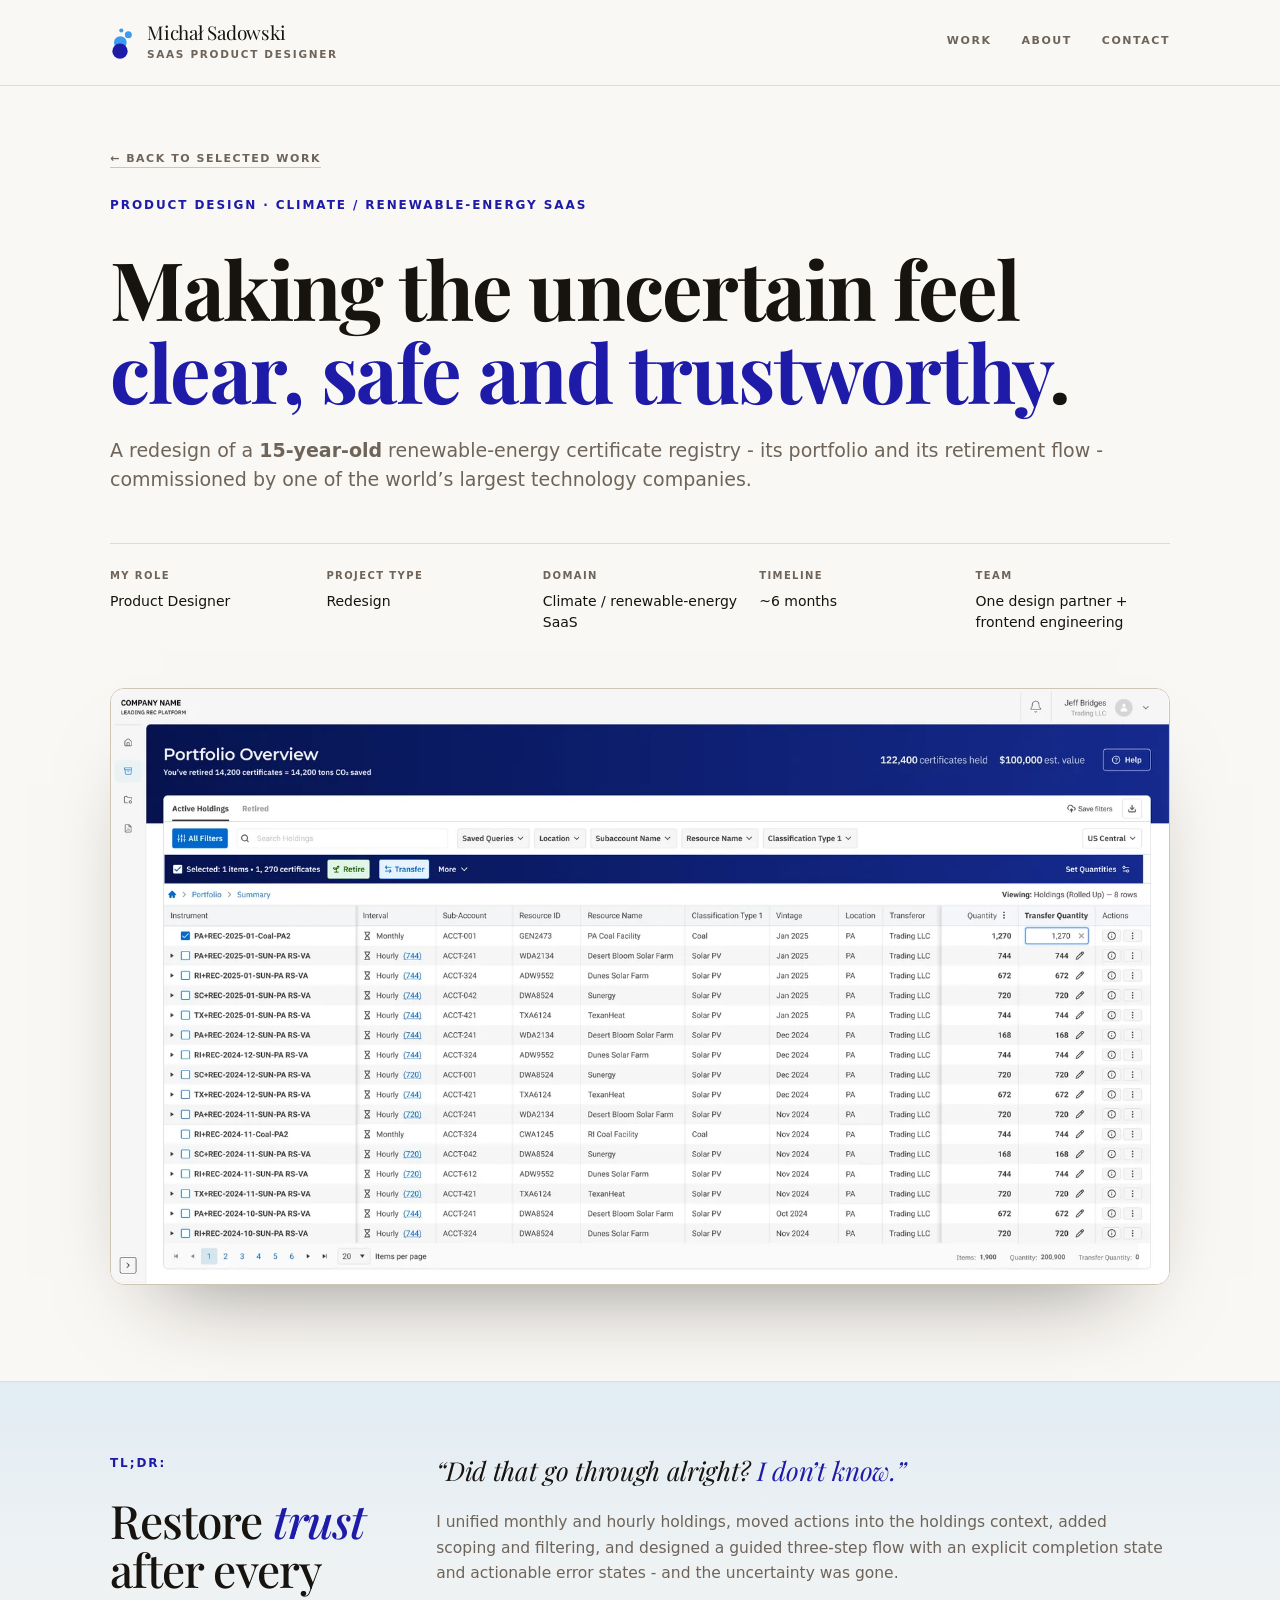
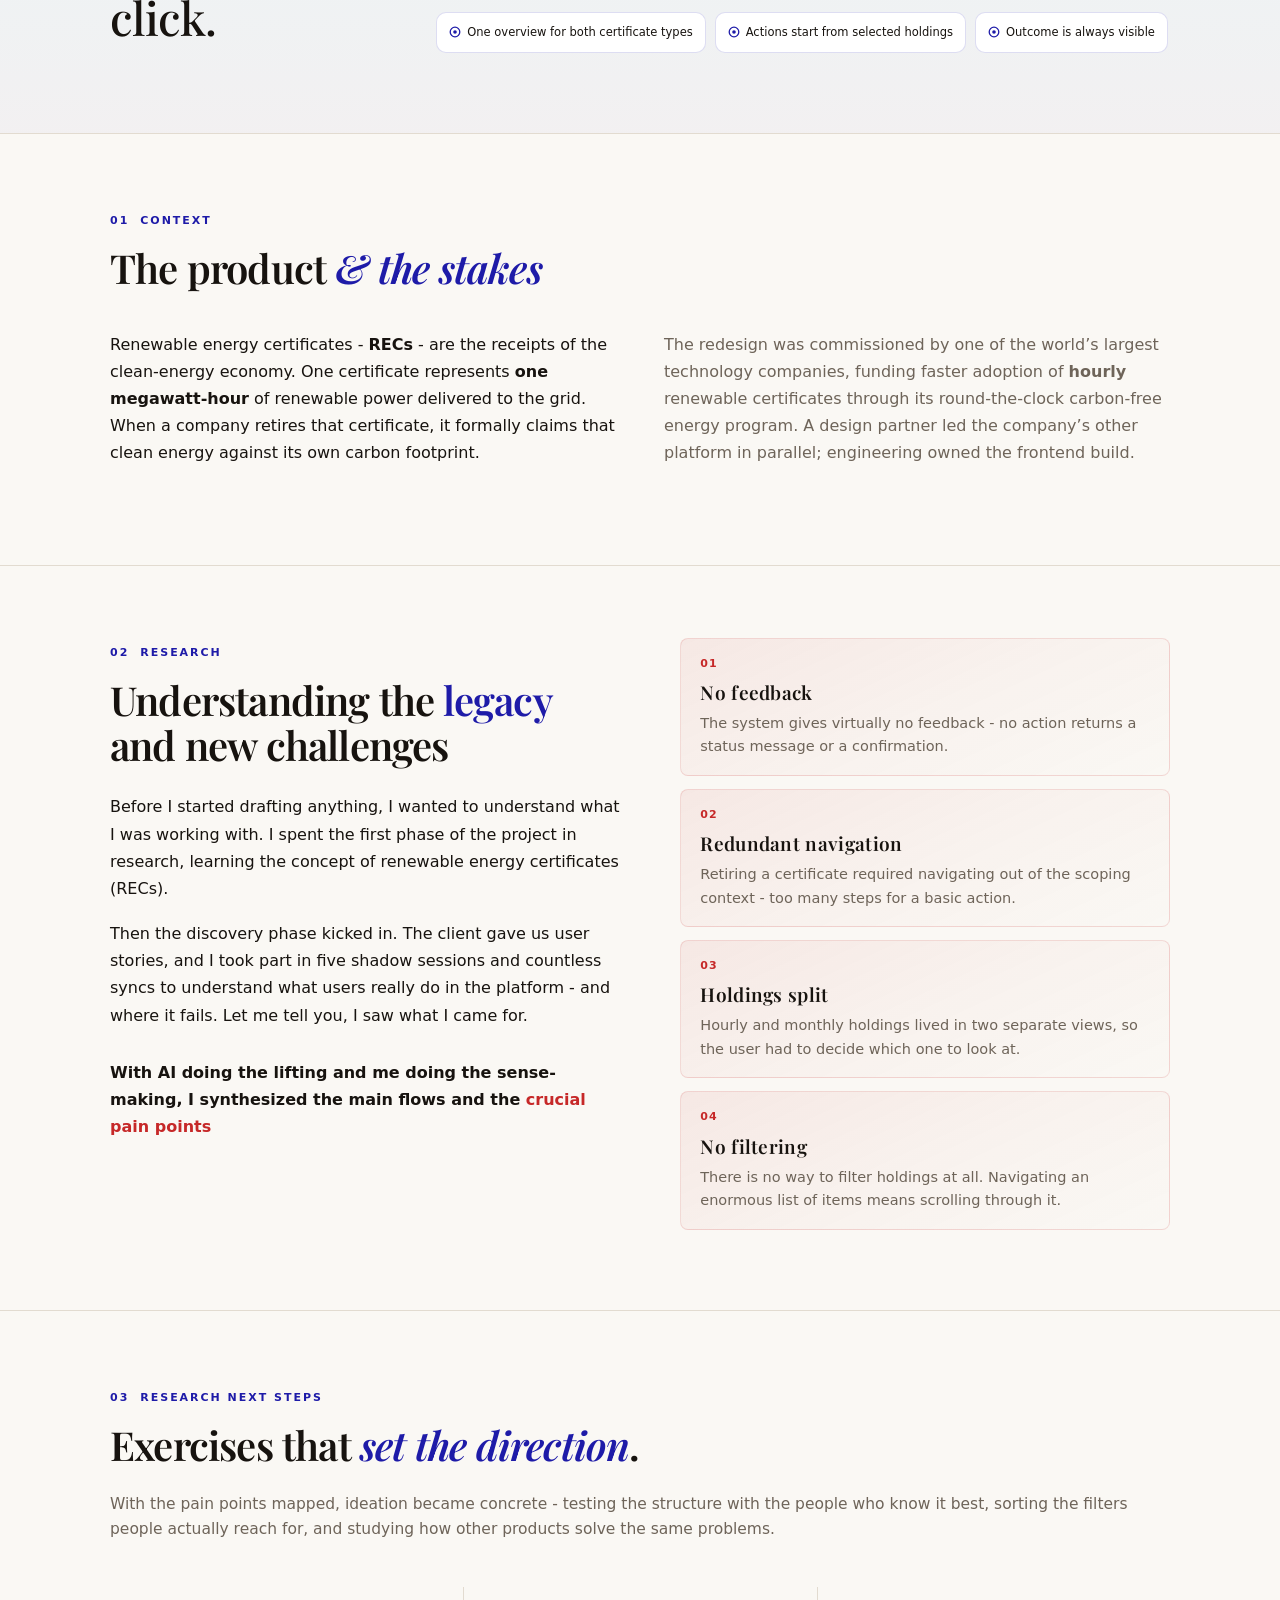
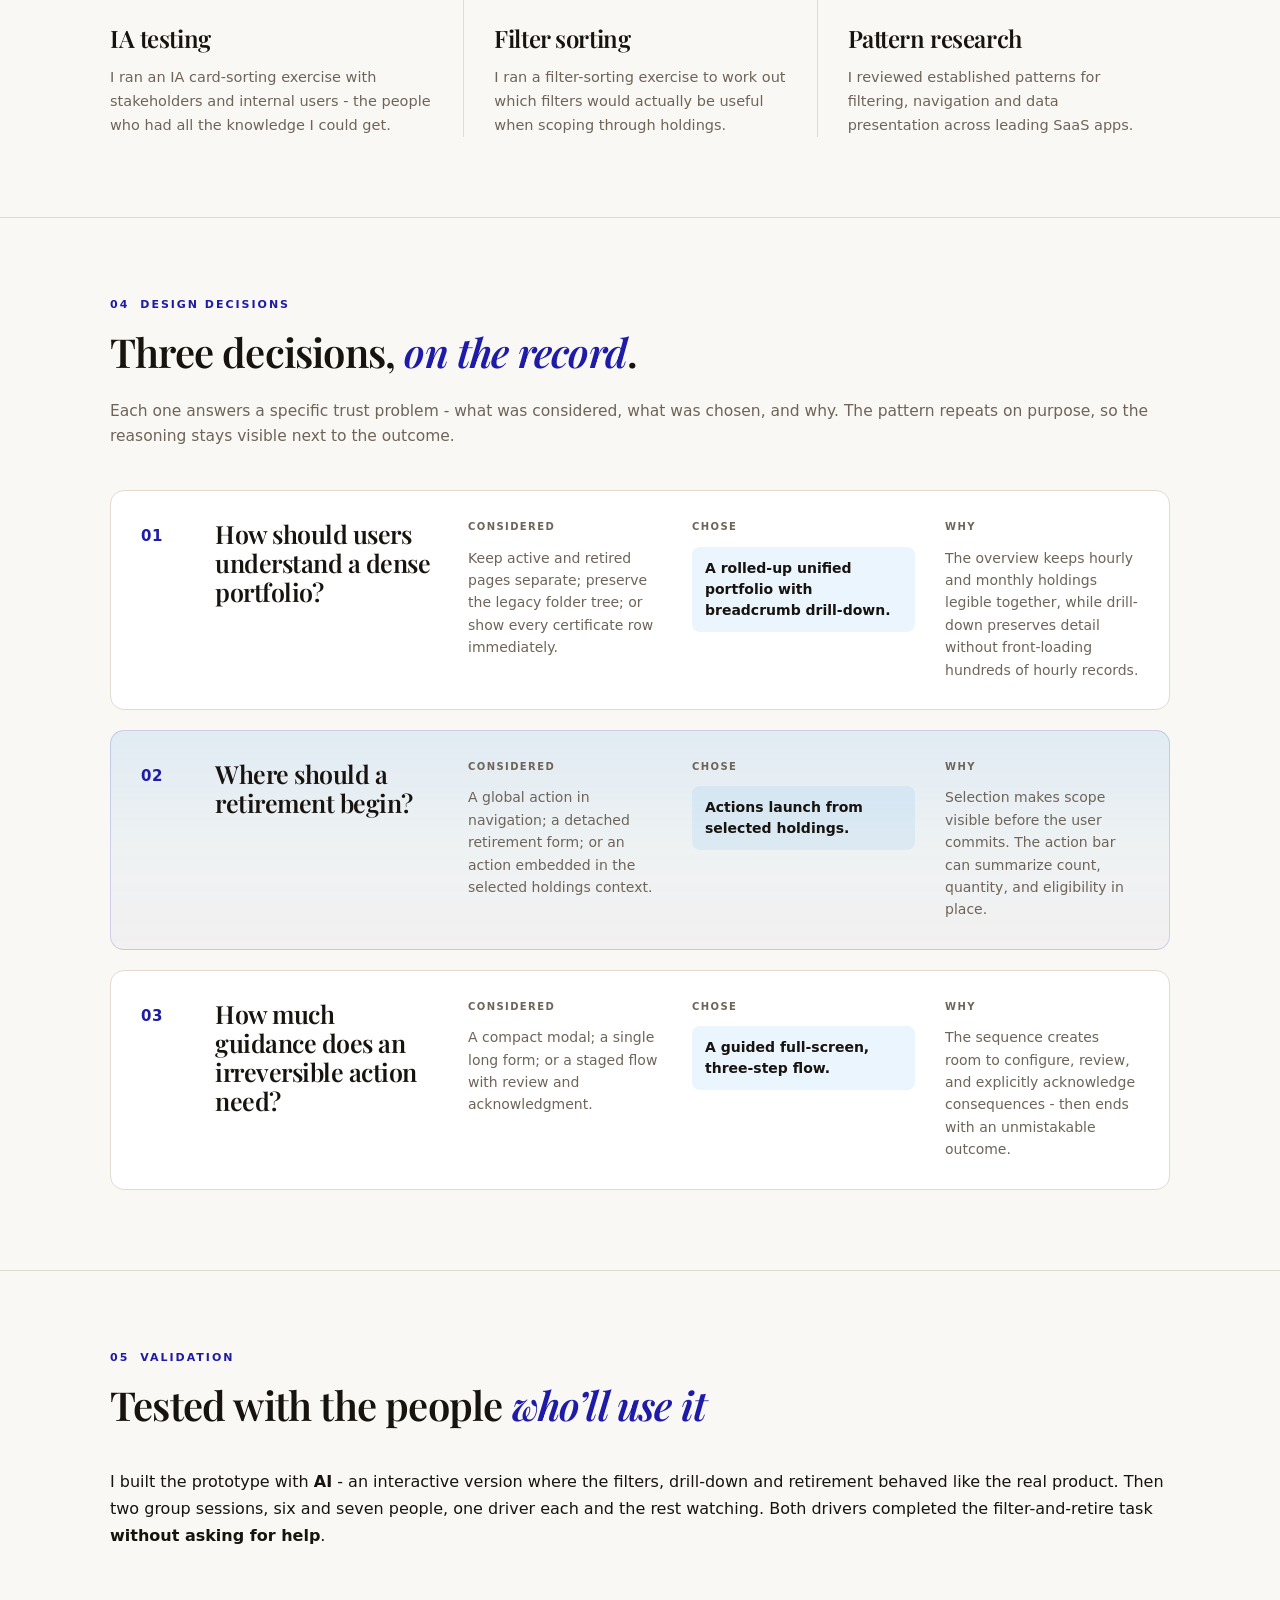
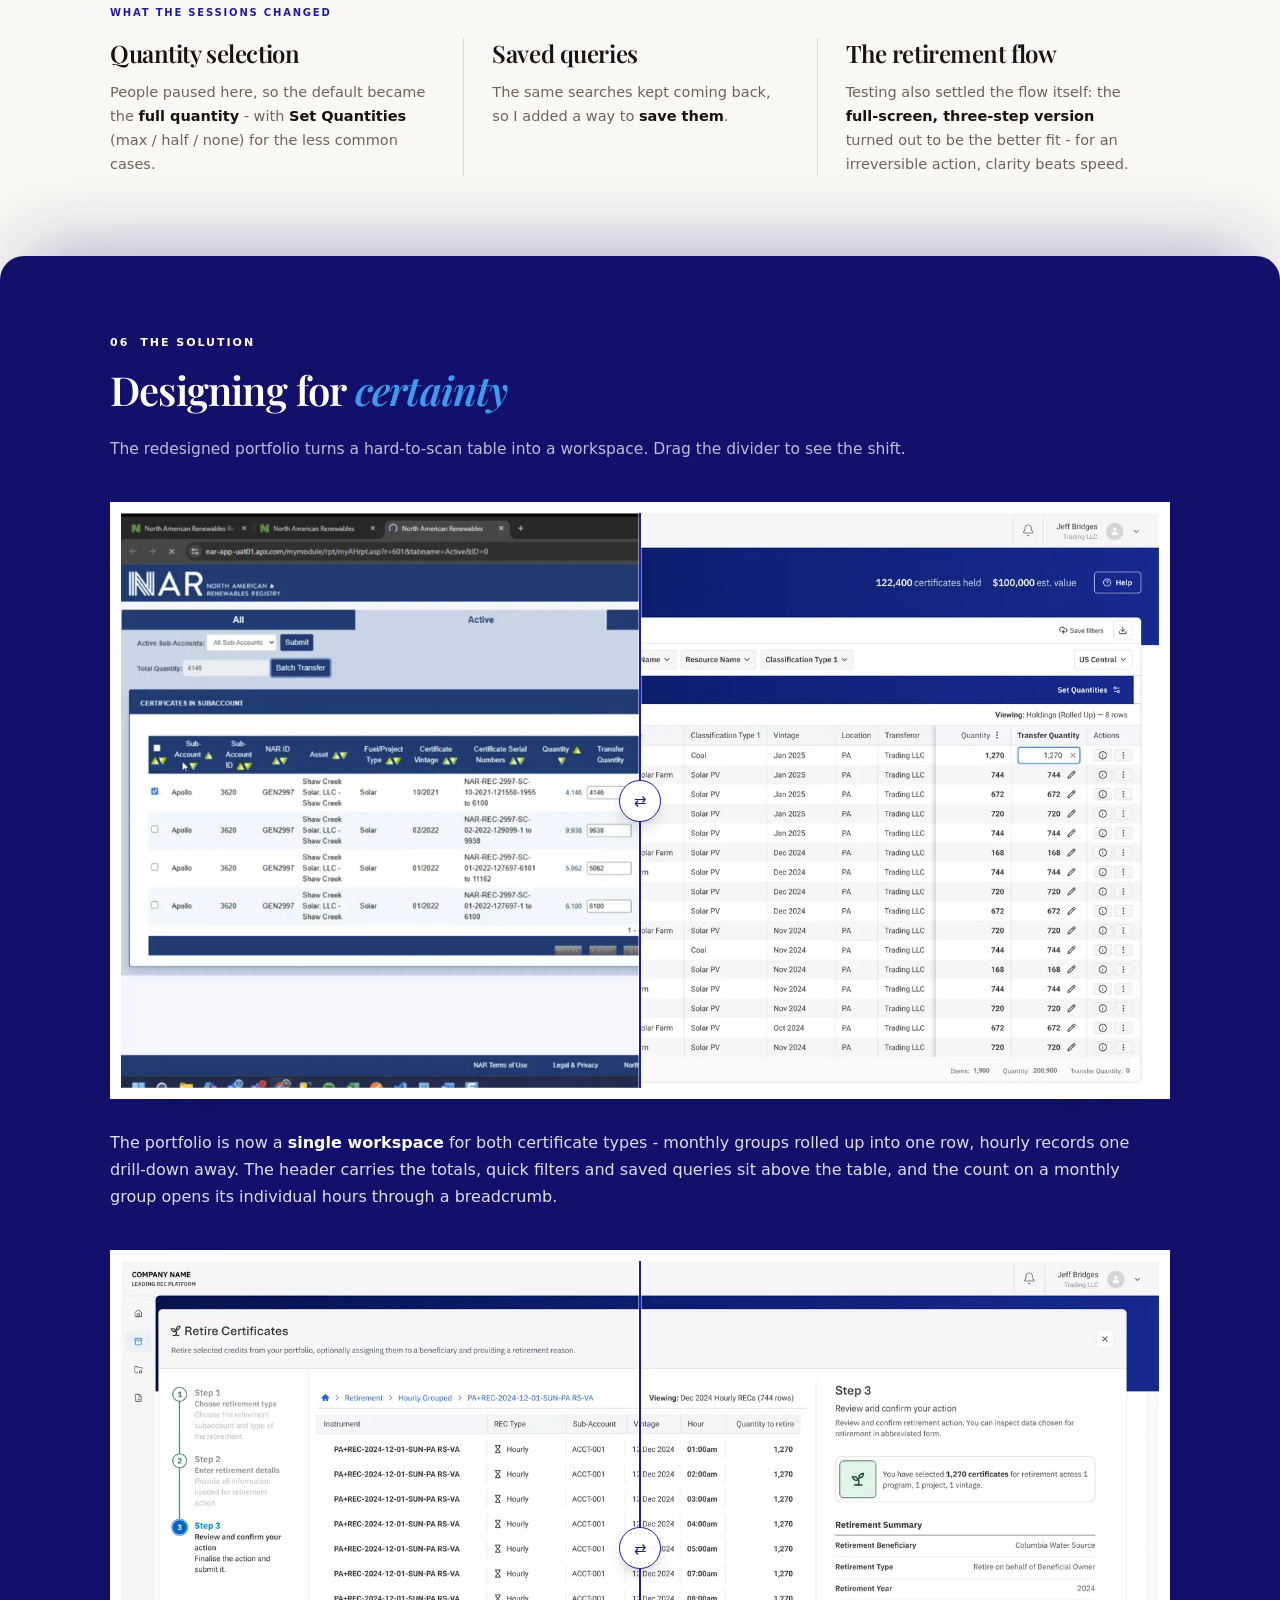
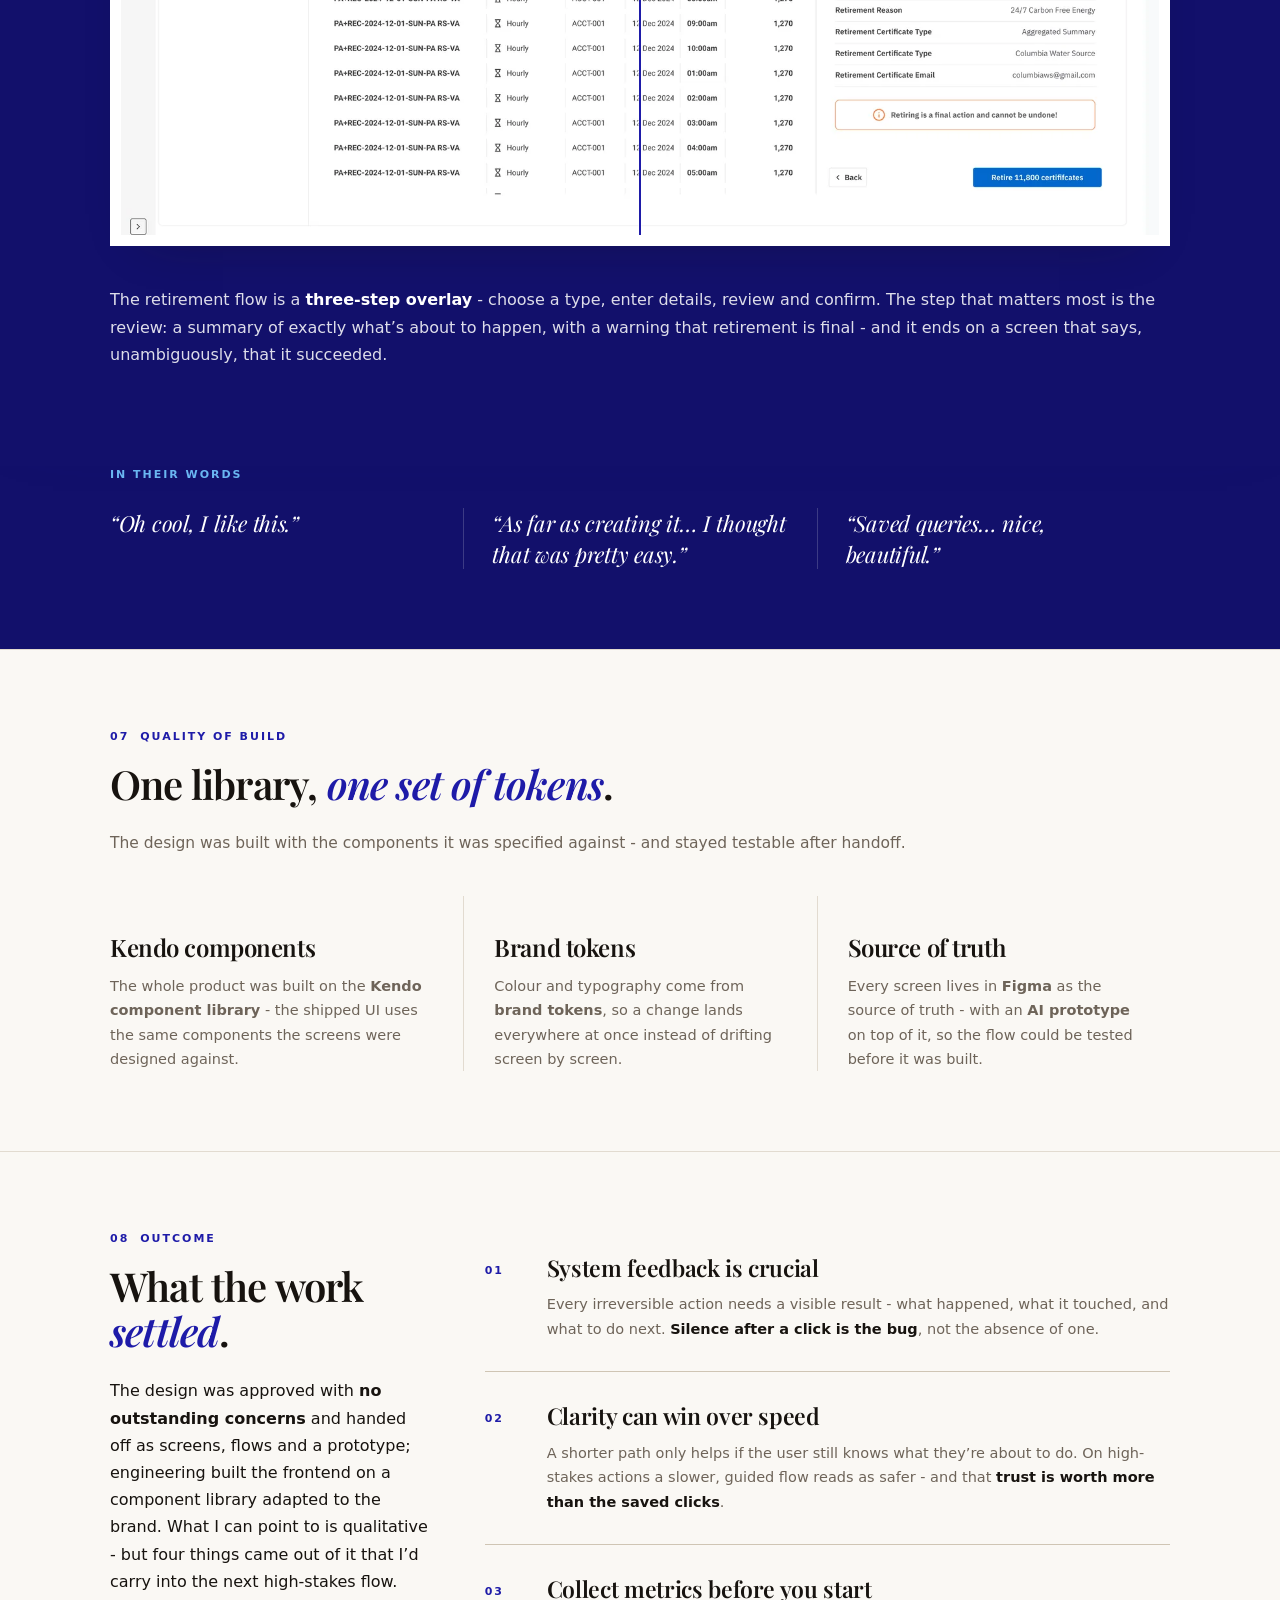
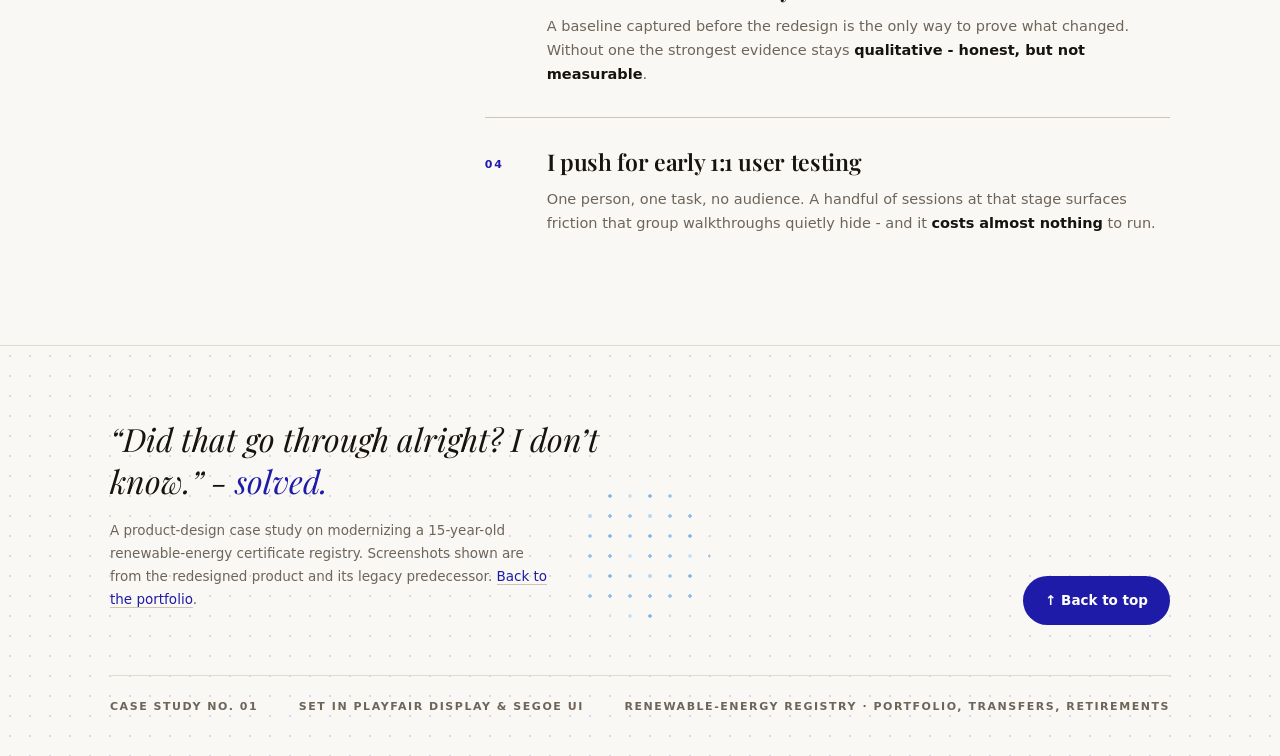
==== commit d50ed5da: "Wynies obrazki do assets/ i wydziel wspolny styles.css Obrazki: 6 plikow zamiast base64 w HTML. Ten " ====
--- a/case-study/index.html
+++ b/case-study/index.html
@@ -10,113 +10,24 @@
 <link rel="preconnect" href="https://fonts.gstatic.com" crossorigin />
 <link href="https://fonts.googleapis.com/css2?family=Playfair+Display:ital,wght@0,400..900;1,400..900&display=swap" rel="stylesheet" />
 <script>document.documentElement.className+=' js';</script>
+<link rel="stylesheet" href="../styles.css" />
 <style>
-/* ============================================================
-   Editorial - tokens (aligned to the portfolio landing)
-   ============================================================ */
-:root{
-  --maxw:1140px;
-  --bg:#FAF8F4;
-  --surface:#FFFFFF;
-  --surface-warm:#F2EDE4;
-  --ink:#17130F;
-  --muted:#6E6459;
-  --rule:#E2DBD0;
-  --rule-strong:#CFC5B4;
-
-  /* motif palette - deep indigo + sky blue */
-  --accent:#1E1BA8;
-  --accent-2:#3B9BEE;
-  --accent-on-dark:#6BB8F3;
-  --navy:#12106B;
-  --hl:#2B2BD6;
-  --accent-wash:rgba(59,155,238,.10);
-
-  /* semantic - kept restrained within the palette */
-  --green:#2F7D52;
-  --rose:#A1493A;
-  --red:#C62828;
-
-  /* shared soft-blue wash - the at-a-glance band and a highlighted decision */
-  --wash-grad:linear-gradient(180deg, rgba(59,155,238,.13) 0%, rgba(59,155,238,.06) 55%, rgba(30,27,168,.035) 100%);
-
-  --font-display:"Playfair Display",Georgia,"Iowan Old Style","Times New Roman",serif;
-  --font-sans:"Segoe UI",system-ui,-apple-system,Roboto,Helvetica,Arial,sans-serif;
-  --ease:cubic-bezier(.22,.61,.36,1);
-}
-*{box-sizing:border-box}
-html{scroll-behavior:smooth;-webkit-text-size-adjust:100%}
-@media (prefers-reduced-motion: reduce){ html{scroll-behavior:auto} }
-html,body{margin:0;padding:0}
-body{
-  background:var(--bg);
-  color:var(--ink);
-  font-family:var(--font-sans);
-  -webkit-font-smoothing:antialiased;
-  text-rendering:optimizeLegibility;
-  overflow-x:hidden;
-  line-height:1.65;
-}
-img{display:block;max-width:100%;height:auto}
-a{color:inherit;text-decoration:none}
-::selection{background:rgba(30,27,168,.14);color:var(--ink)}
-.wrap{max-width:var(--maxw);margin:0 auto;padding:0 clamp(24px,4vw,40px)}
-
-/* scrollbar */
-::-webkit-scrollbar{width:12px}
-::-webkit-scrollbar-track{background:var(--surface-warm)}
-::-webkit-scrollbar-thumb{background:var(--rule-strong);border-radius:8px;border:3px solid var(--surface-warm)}
-
-/* ============================================================
-   Motif - shared
-   ============================================================ */
-.mark svg{display:block}
-.mark .mc{transform-box:fill-box;transform-origin:center}
-/* ============================================================
-   Header
-   ============================================================ */
-.site-header{position:fixed;top:0;left:0;right:0;z-index:60;background:rgba(250,248,244,.9);backdrop-filter:blur(8px);-webkit-backdrop-filter:blur(8px);border-bottom:1px solid var(--rule)}
-.site-header .wrap{display:flex;align-items:center;justify-content:space-between;padding-top:18px;padding-bottom:18px}
-.brand{display:flex;align-items:center;gap:13px}
-.mark{width:22px;height:29px;flex:none}
-.mark svg{width:100%;height:100%;overflow:visible;transition:transform .4s var(--ease)}
-.brand:hover .mark svg{transform:scale(1.07)}
-.mark .mc{transition:transform .5s var(--ease)}
-.brand:hover .mark .mc1{transform:translate(-9px,7px) scale(1.12)}
-.brand:hover .mark .mc2{transform:translate(9px,-6px) scale(1.07)}
-.brand:hover .mark .mc3{transform:translate(-30px,3px) scale(1.16)}
-.brand b{display:block;font-family:var(--font-display);font-weight:400;font-size:18px;letter-spacing:-.012em;line-height:1.1}
-.brand .role-line{display:block;margin-top:3px;font-size:10px;font-weight:600;letter-spacing:.16em;text-transform:uppercase;color:var(--muted)}
-.nav{display:flex;gap:26px}
-.nav a{position:relative;font-size:11px;font-weight:600;letter-spacing:.14em;text-transform:uppercase;color:var(--muted);padding-bottom:3px}
-.nav a::after{content:"";position:absolute;left:0;bottom:0;height:1px;width:100%;background:var(--accent);transform:scaleX(0);transform-origin:left;transition:transform .4s var(--ease)}
-.nav a:hover{color:var(--ink)}
-.nav a:hover::after{transform:scaleX(1)}
+/* Page-specific styles. The shared shell - tokens, base, header,
+   dot-field and scroll reveal - lives in styles.css. */
+/* this page loads Playfair Display and runs a fixed-header, book-like
+   layout, so it can clip horizontal overflow and use a reading
+   line-height. The portfolio cannot: overflow-x:hidden on body
+   would break its position:sticky hero. */
+:root{--font-display:"Playfair Display",Georgia,"Iowan Old Style","Times New Roman",serif}
+body{text-rendering:optimizeLegibility;overflow-x:hidden;line-height:1.65}
+.site-header{position:fixed;top:0;left:0;right:0;z-index:60}
+
 @media (max-width:900px){ .nav{display:none} }
 
 /* ============================================================
    Progress
    ============================================================ */
 .progress{position:fixed;top:0;left:0;height:2px;width:0;z-index:70;background:linear-gradient(90deg,var(--accent),var(--accent-2))}
-
-/* ============================================================
-   Dot-field (hero + footer) - follows the cursor
-   ============================================================ */
-.dots,.dots-bright{position:absolute;inset:0;pointer-events:none;z-index:0}
-.dots{background-image:radial-gradient(circle, rgba(30,27,168,.13) 1px, transparent 1.6px);background-size:20px 20px}
-.dots-bright{
-  background-image:
-    radial-gradient(circle at 25% 25%, #3B9BEE 1.6px, transparent 2.1px),
-    radial-gradient(circle at 75% 25%, #4AA4F1 1.6px, transparent 2.1px),
-    radial-gradient(circle at 25% 75%, #3390E8 1.6px, transparent 2.1px),
-    radial-gradient(circle at 75% 75%, #5CB0F5 1.6px, transparent 2.1px);
-  background-size:40px 40px;opacity:.5;
-  -webkit-clip-path:circle(70px at 50% 50%);clip-path:circle(70px at 50% 50%);
-}
-.dots-bright::before,.dots-bright::after{content:"";position:absolute;inset:0;
-  background-image:radial-gradient(circle, #B3DCFB 1.9px, transparent 2.5px);background-size:60px 60px;animation:twinkle 3.8s ease-in-out infinite}
-.dots-bright::after{background-image:radial-gradient(circle, #8FC9F8 1.9px, transparent 2.5px);background-position:20px 20px;animation-duration:5.4s;animation-delay:-2.2s}
-@keyframes twinkle{0%,100%{opacity:0}50%{opacity:1}}
 
 /* ============================================================
    Hero
@@ -161,11 +72,6 @@
 .tldr-chip{display:inline-flex;align-items:center;gap:6px;padding:10px 12px;background:var(--surface);border:1px solid rgba(30,27,168,.15);border-radius:10px;font-size:clamp(10.5px,0.95vw,11.5px);font-weight:500;color:var(--ink);white-space:nowrap}
 .tldr-chip .bull{flex:0 0 auto;width:12px;height:12px;color:var(--accent)}
 .tldr-chip .bull svg{display:block;width:100%;height:100%}
-
-/* ============================================================
-   Sections
-   ============================================================ */
-.section{border-top:1px solid var(--rule)}
 .section .wrap{padding-top:72px;padding-bottom:80px}
 .sec-head{margin-bottom:40px}
 .eyebrow{display:inline-flex;align-items:center;gap:11px;font-size:11px;font-weight:700;letter-spacing:.18em;text-transform:uppercase;color:var(--accent);margin:0 0 16px}
@@ -349,22 +255,11 @@
 .colophon{display:flex;justify-content:space-between;gap:20px;flex-wrap:wrap;padding-top:22px;border-top:1px solid var(--rule);font-size:11px;font-weight:600;letter-spacing:.14em;color:var(--muted);text-transform:uppercase}
 
 /* ============================================================
-   Scroll reveal
-   ============================================================ */
-.js .reveal{opacity:0;transform:translateY(16px);transition:opacity .75s ease,transform .75s var(--ease);transition-delay:var(--d,0s)}
-.js .reveal.is-in{opacity:1;transform:none}
-
-/* ============================================================
    Responsive + motion preferences
    ============================================================ */
 @media (max-width:1000px){
   .hero .wrap{padding-top:120px;padding-bottom:60px}
   .sheet{padding:60px 0 72px}
-}
-@media (prefers-reduced-motion: reduce){
-  *,*::before,*::after{animation:none !important;transition:none !important}
-  .js .reveal{opacity:1 !important;transform:none !important}
-  html{scroll-behavior:auto}
 }
 </style>
 </head>
@@ -415,7 +310,7 @@
     </div>
 
     <div class="hero-shot reveal" style="--d:.3s">
-      <img src="[data-uri]" width="1600" height="900" alt="The redesigned portfolio with a batch selection and the prominent action bar" loading="lazy" decoding="async" />
+      <img src="../assets/portfolio-overview.webp" alt="Redesigned portfolio overview - monthly and hourly holdings in one workspace" width="1600" height="900" />
     </div>
   </div>
 </section>
@@ -633,8 +528,8 @@
     <div class="fig reveal">
       <div class="ba" id="ba" role="slider" tabindex="0" aria-label="Compare the legacy registry with the redesigned portfolio" aria-valuemin="0" aria-valuemax="100" aria-valuenow="50">
         <div class="frame-in">
-          <img src="[data-uri]" width="1600" height="900" alt="Redesigned portfolio with a batch selection and the prominent action bar" loading="lazy" decoding="async" />
-          <img class="before" src="[data-uri]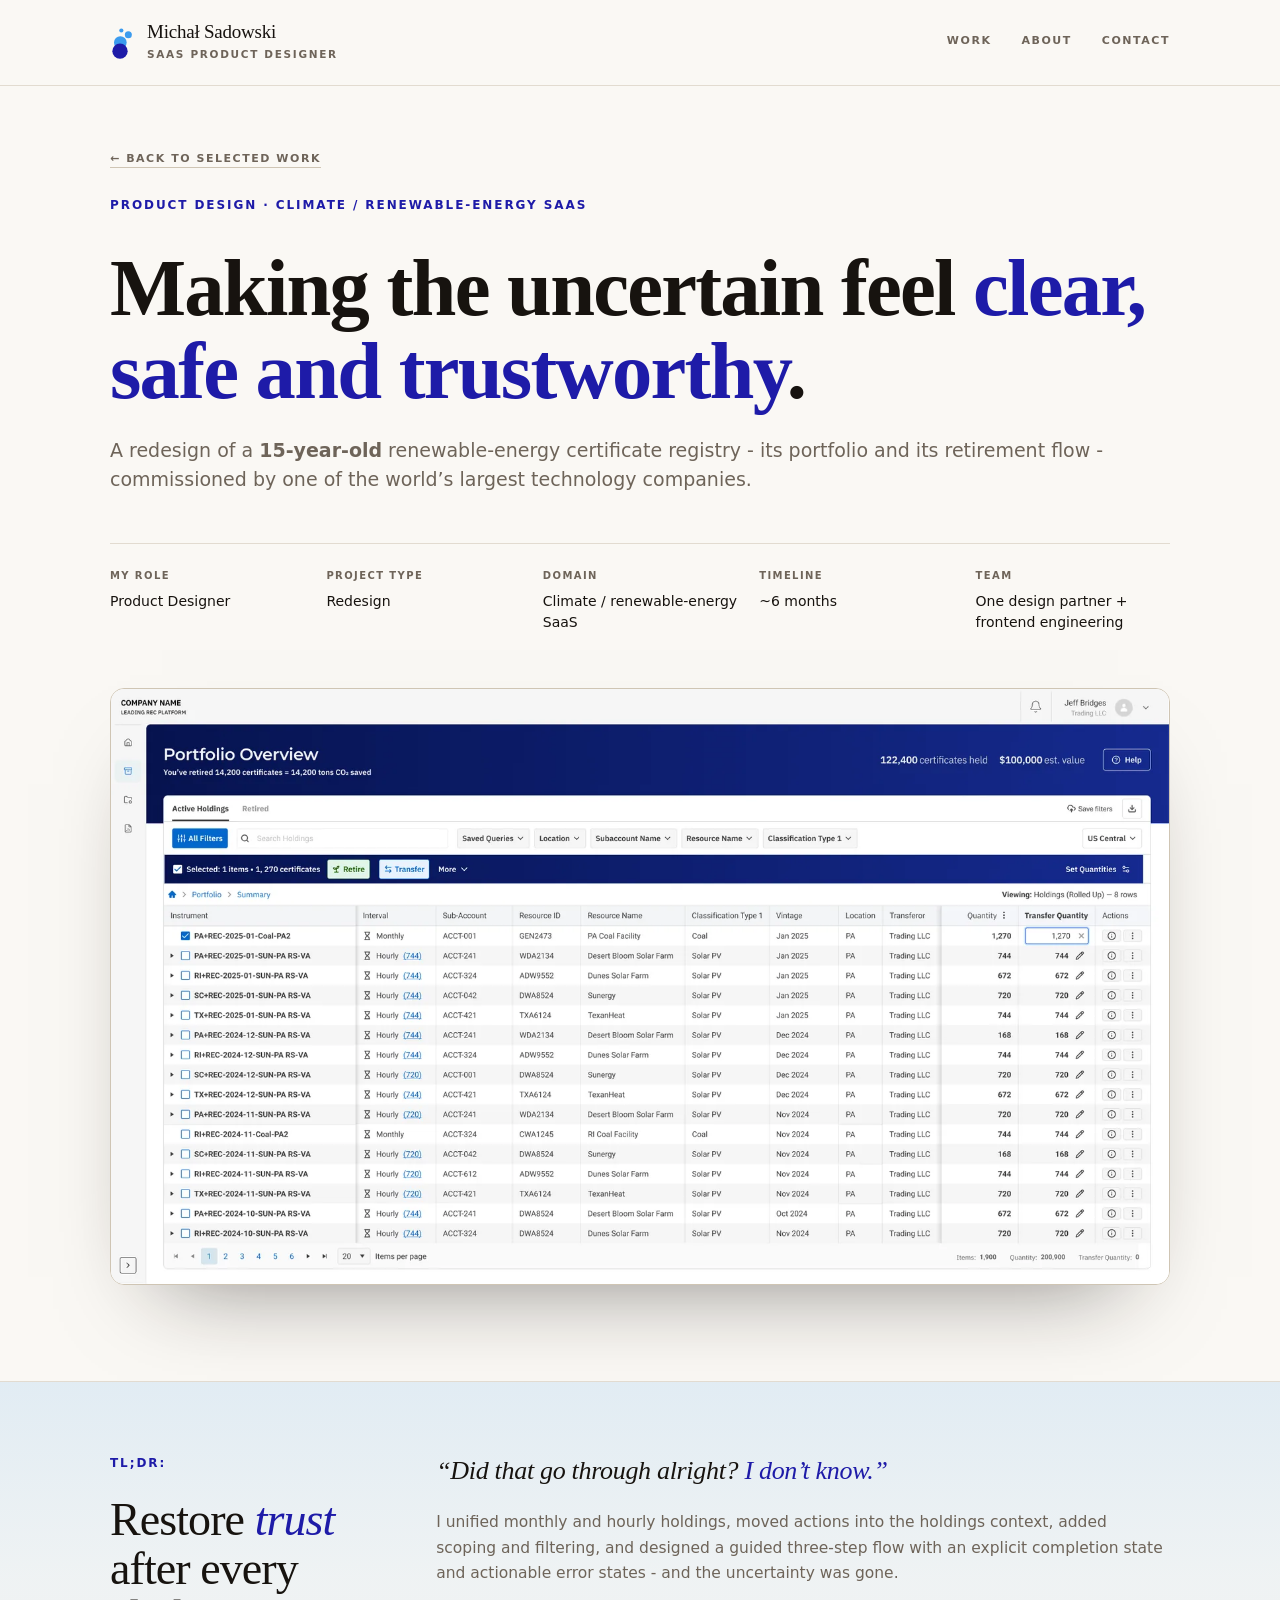
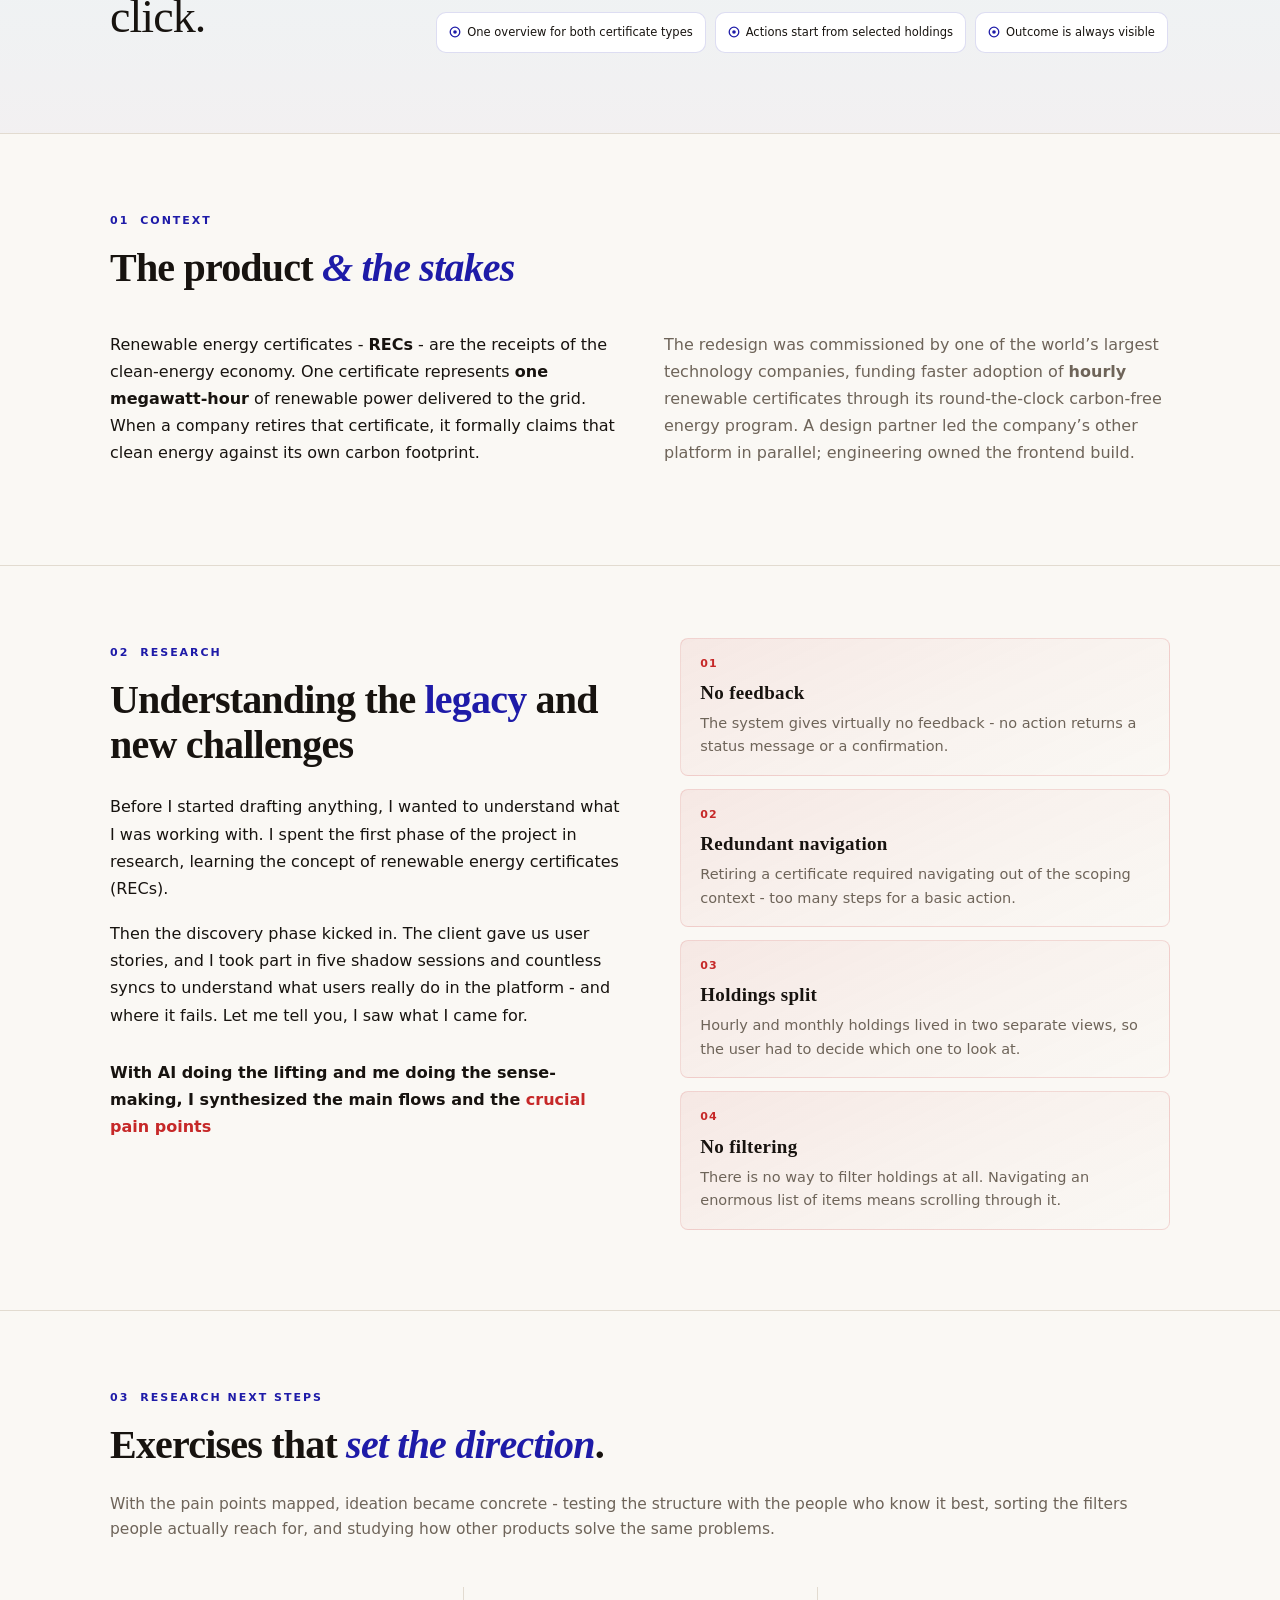
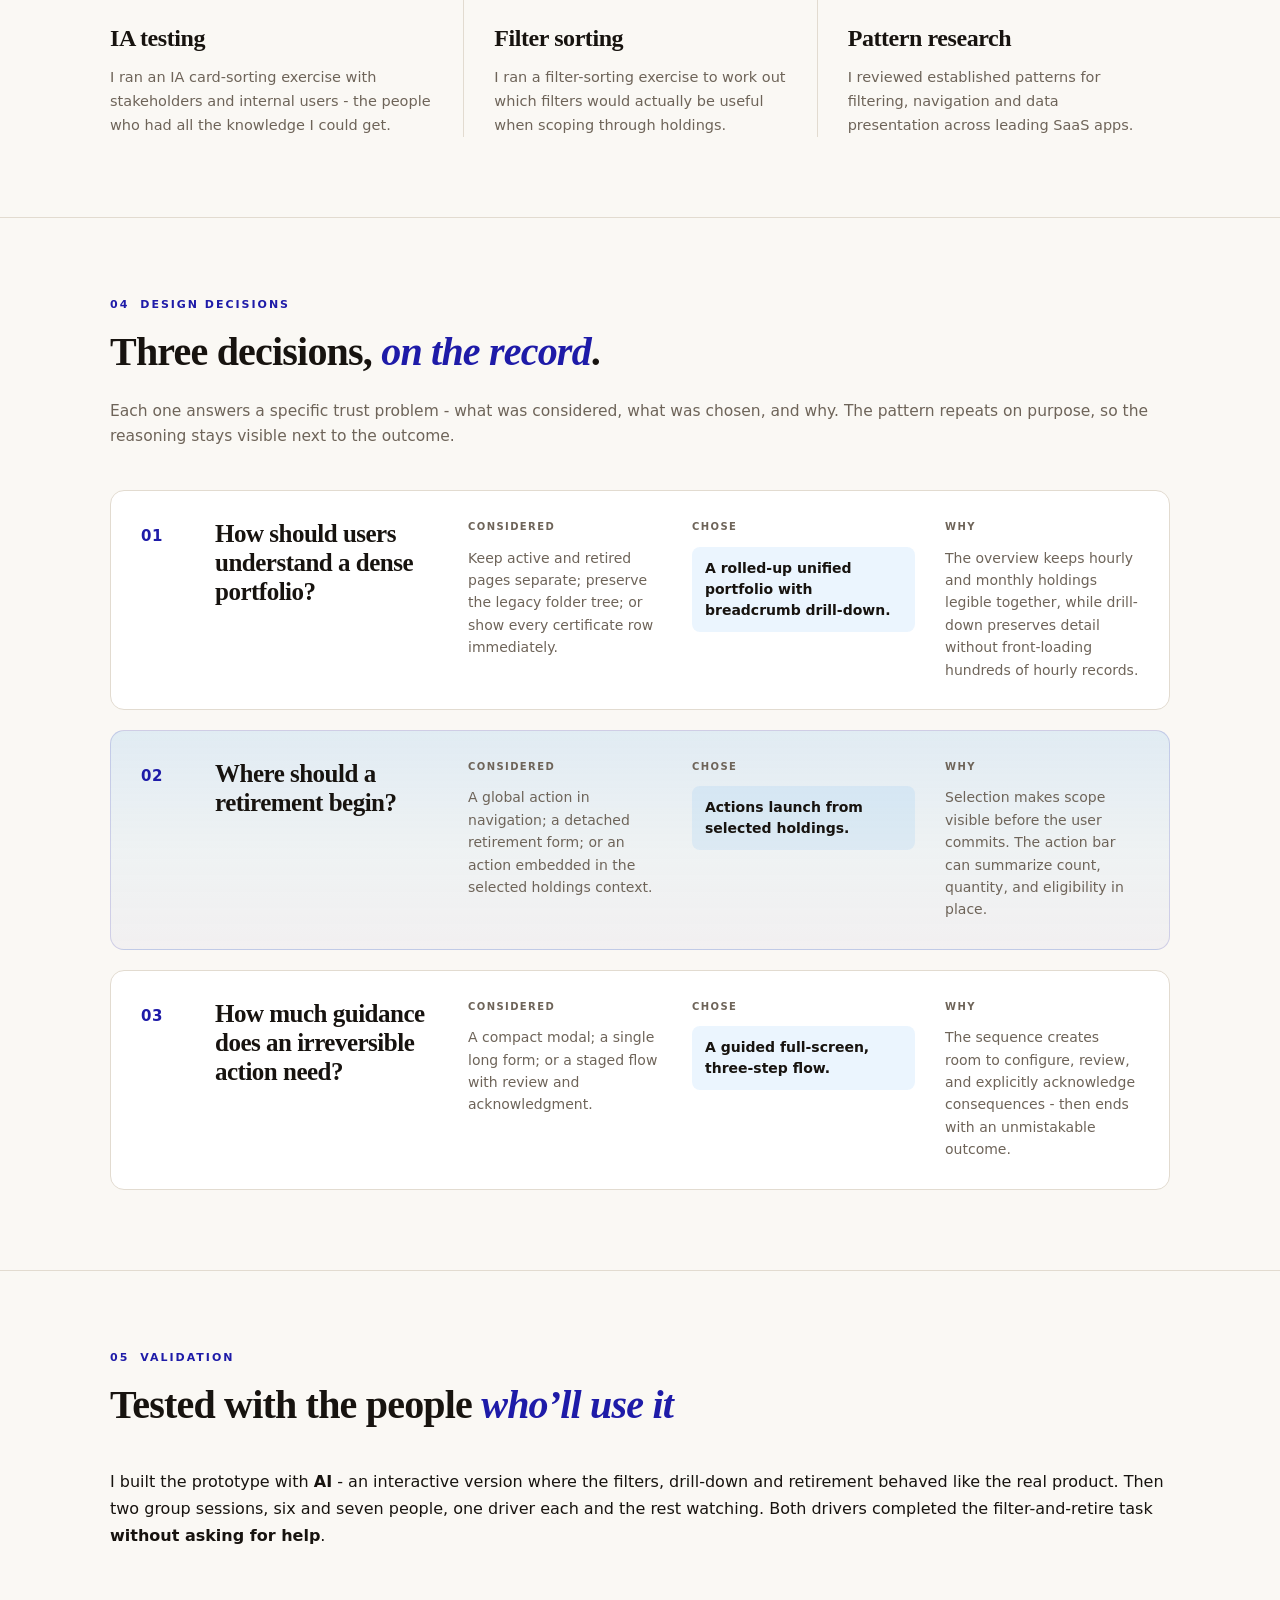
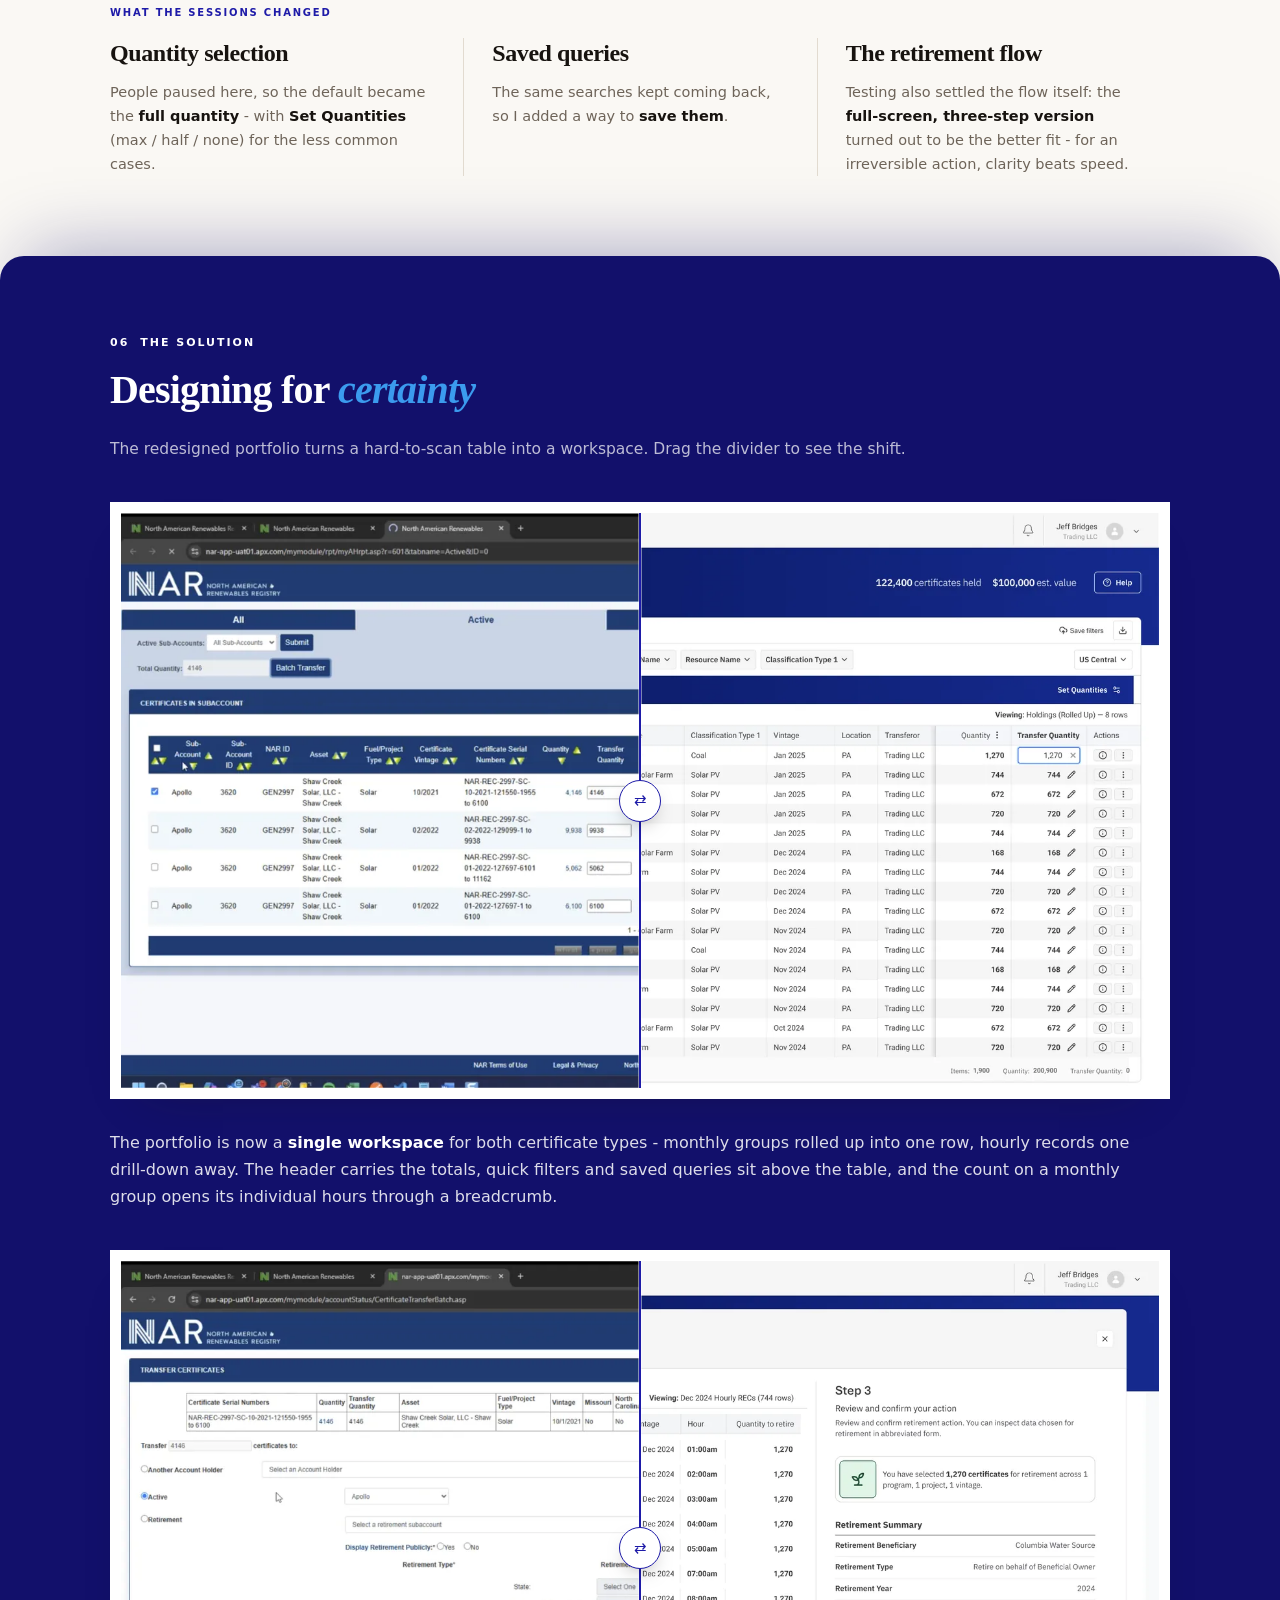
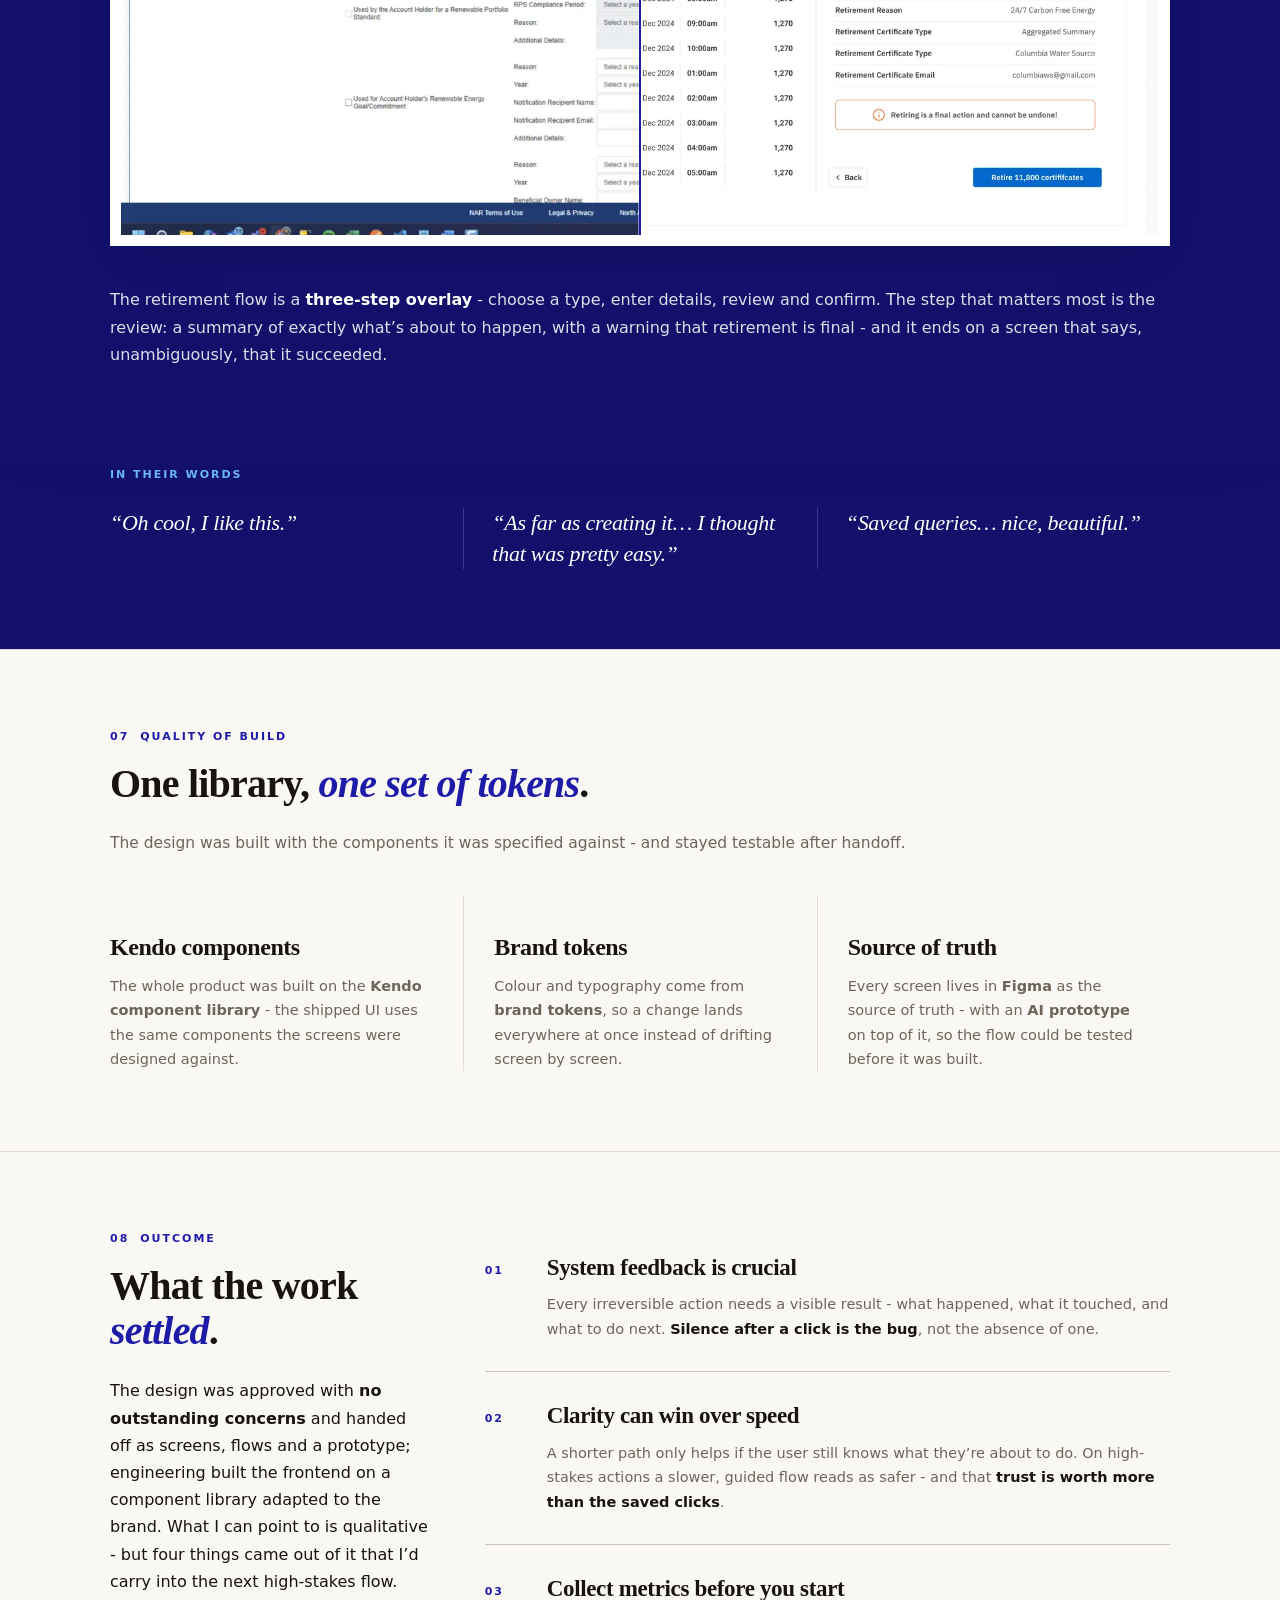
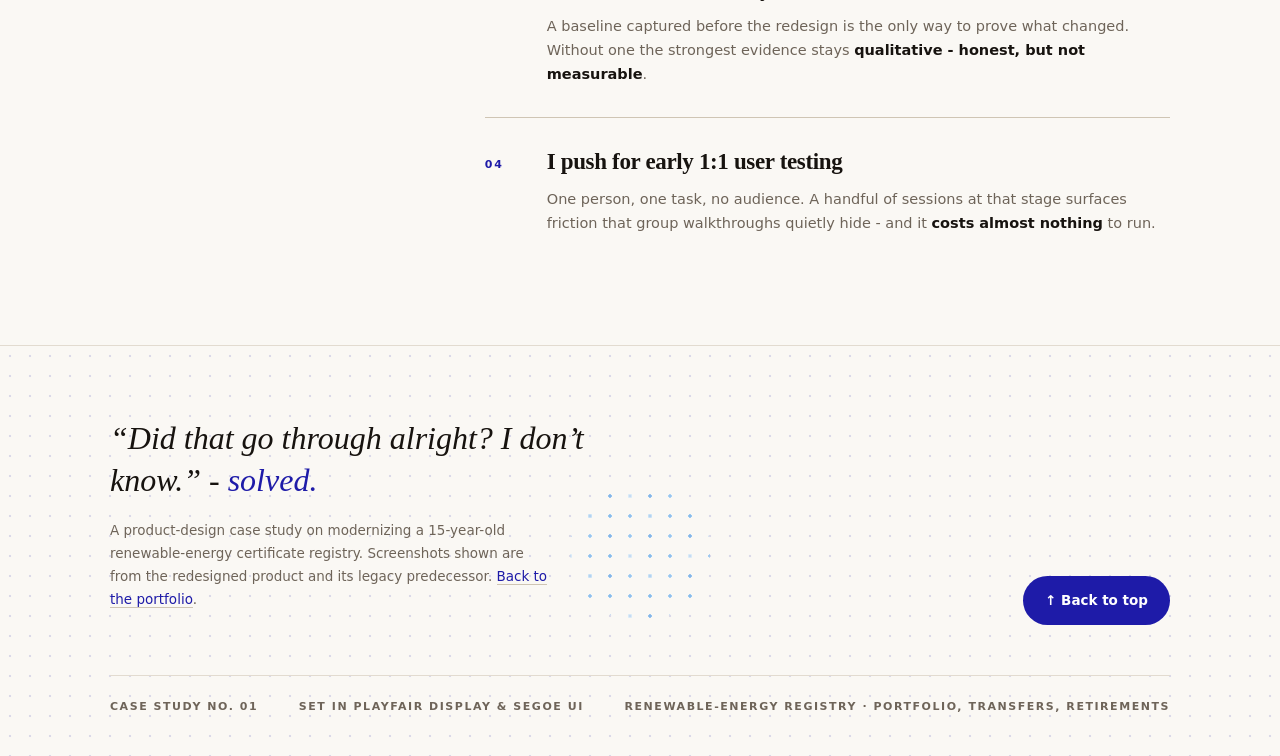
==== commit 9911708e: "Ujednolic szeryf: Georgia na obu stronach Case study ladowal Playfair Display z Google Fonts i nadpi" ====
--- a/case-study/index.html
+++ b/case-study/index.html
@@ -6,19 +6,15 @@
 <title>Making the uncertain feel clear, safe and trustworthy - a 15-year-old REC registry redesign</title>
 <meta name="description" content="Redesigning the portfolio and the retirement flow of a 15-year-old renewable-energy certificate registry, commissioned by one of the world's largest technology companies. A product design case study." />
 <link rel="icon" href="data:image/svg+xml,%3Csvg xmlns='http://www.w3.org/2000/svg' viewBox='0 0 40 40'%3E%3Ccircle cx='14' cy='27' r='11' fill='%231E1BA8'/%3E%3Ccircle cx='25' cy='17' r='7.5' fill='%233B9BEE'/%3E%3Ccircle cx='31' cy='8' r='3.2' fill='%233B9BEE'/%3E%3C/svg%3E" />
-<link rel="preconnect" href="https://fonts.googleapis.com" />
-<link rel="preconnect" href="https://fonts.gstatic.com" crossorigin />
-<link href="https://fonts.googleapis.com/css2?family=Playfair+Display:ital,wght@0,400..900;1,400..900&display=swap" rel="stylesheet" />
 <script>document.documentElement.className+=' js';</script>
 <link rel="stylesheet" href="../styles.css" />
 <style>
 /* Page-specific styles. The shared shell - tokens, base, header,
    dot-field and scroll reveal - lives in styles.css. */
-/* this page loads Playfair Display and runs a fixed-header, book-like
-   layout, so it can clip horizontal overflow and use a reading
-   line-height. The portfolio cannot: overflow-x:hidden on body
-   would break its position:sticky hero. */
-:root{--font-display:"Playfair Display",Georgia,"Iowan Old Style","Times New Roman",serif}
+/* this page runs a fixed-header, book-like layout, so it can clip
+   horizontal overflow and use a reading line-height. The portfolio
+   cannot: overflow-x:hidden on body would break its position:sticky
+   hero. */
 body{text-rendering:optimizeLegibility;overflow-x:hidden;line-height:1.65}
 .site-header{position:fixed;top:0;left:0;right:0;z-index:60}
 
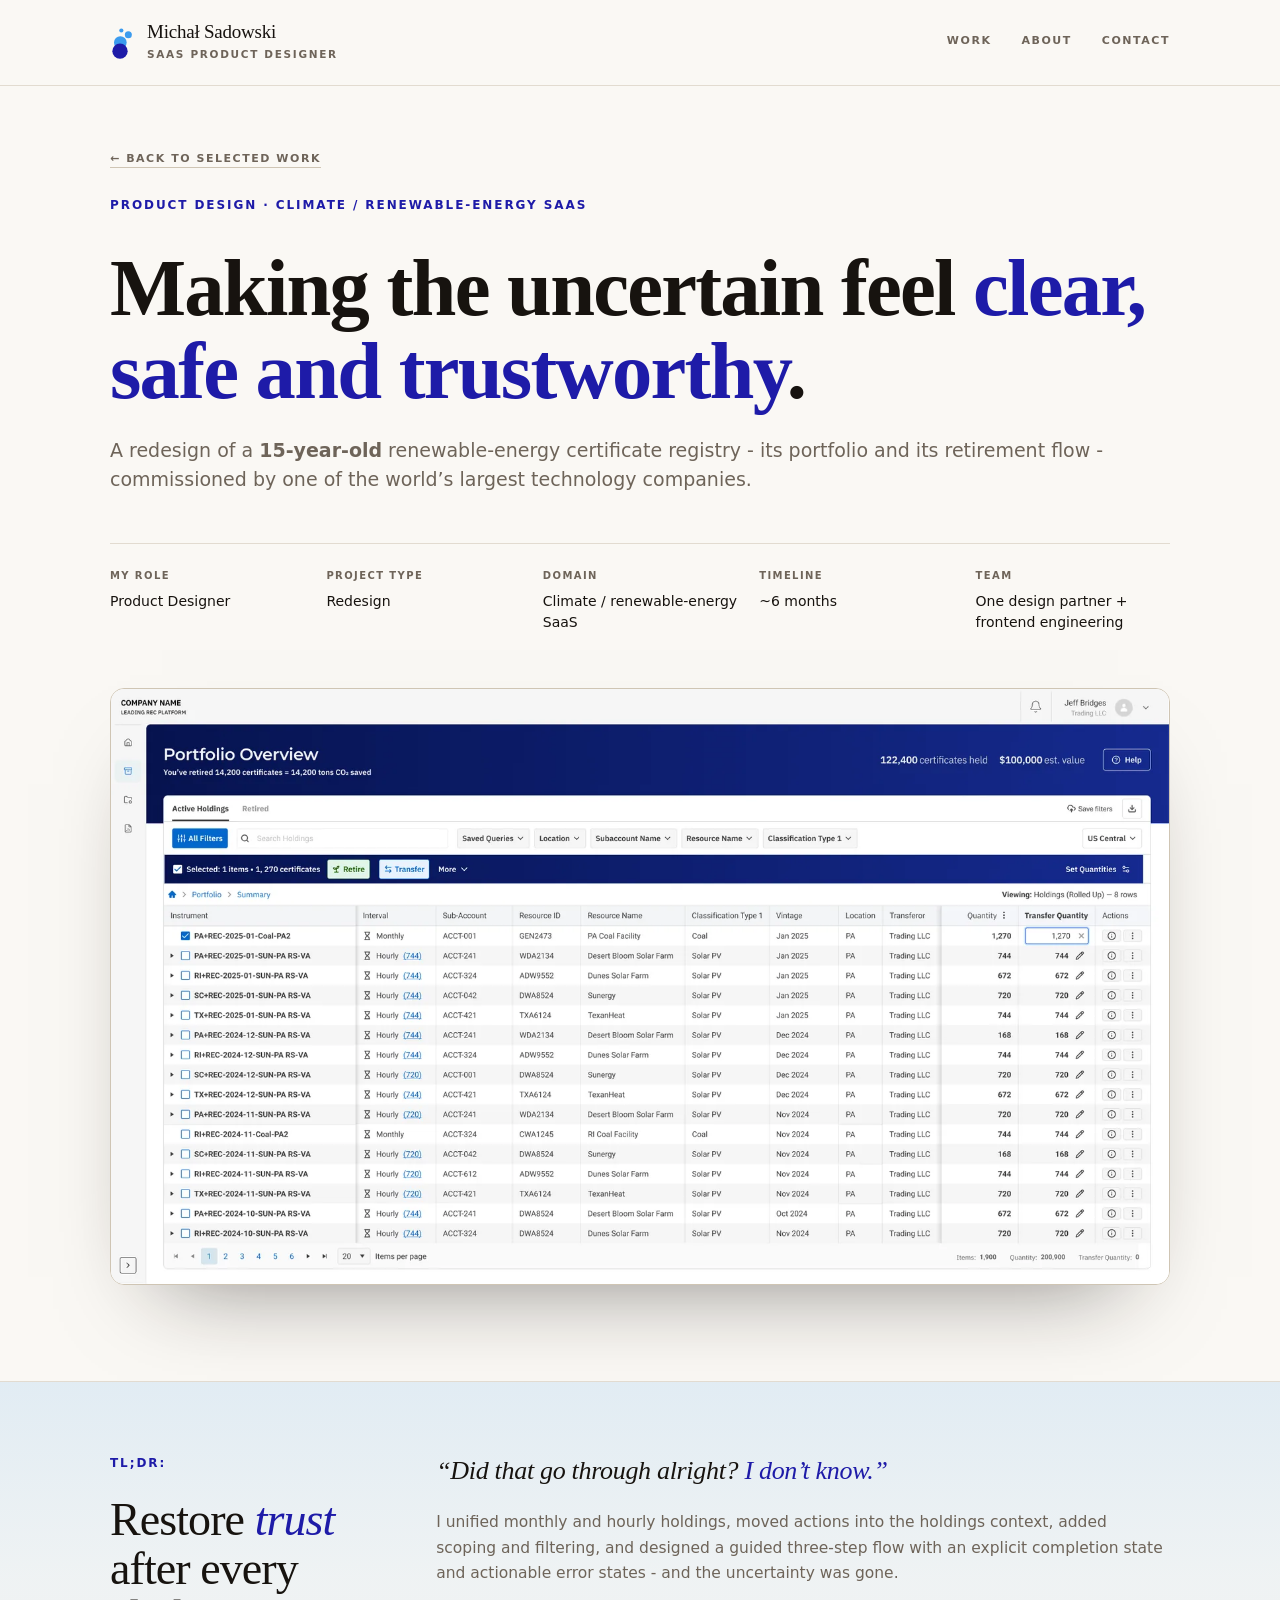
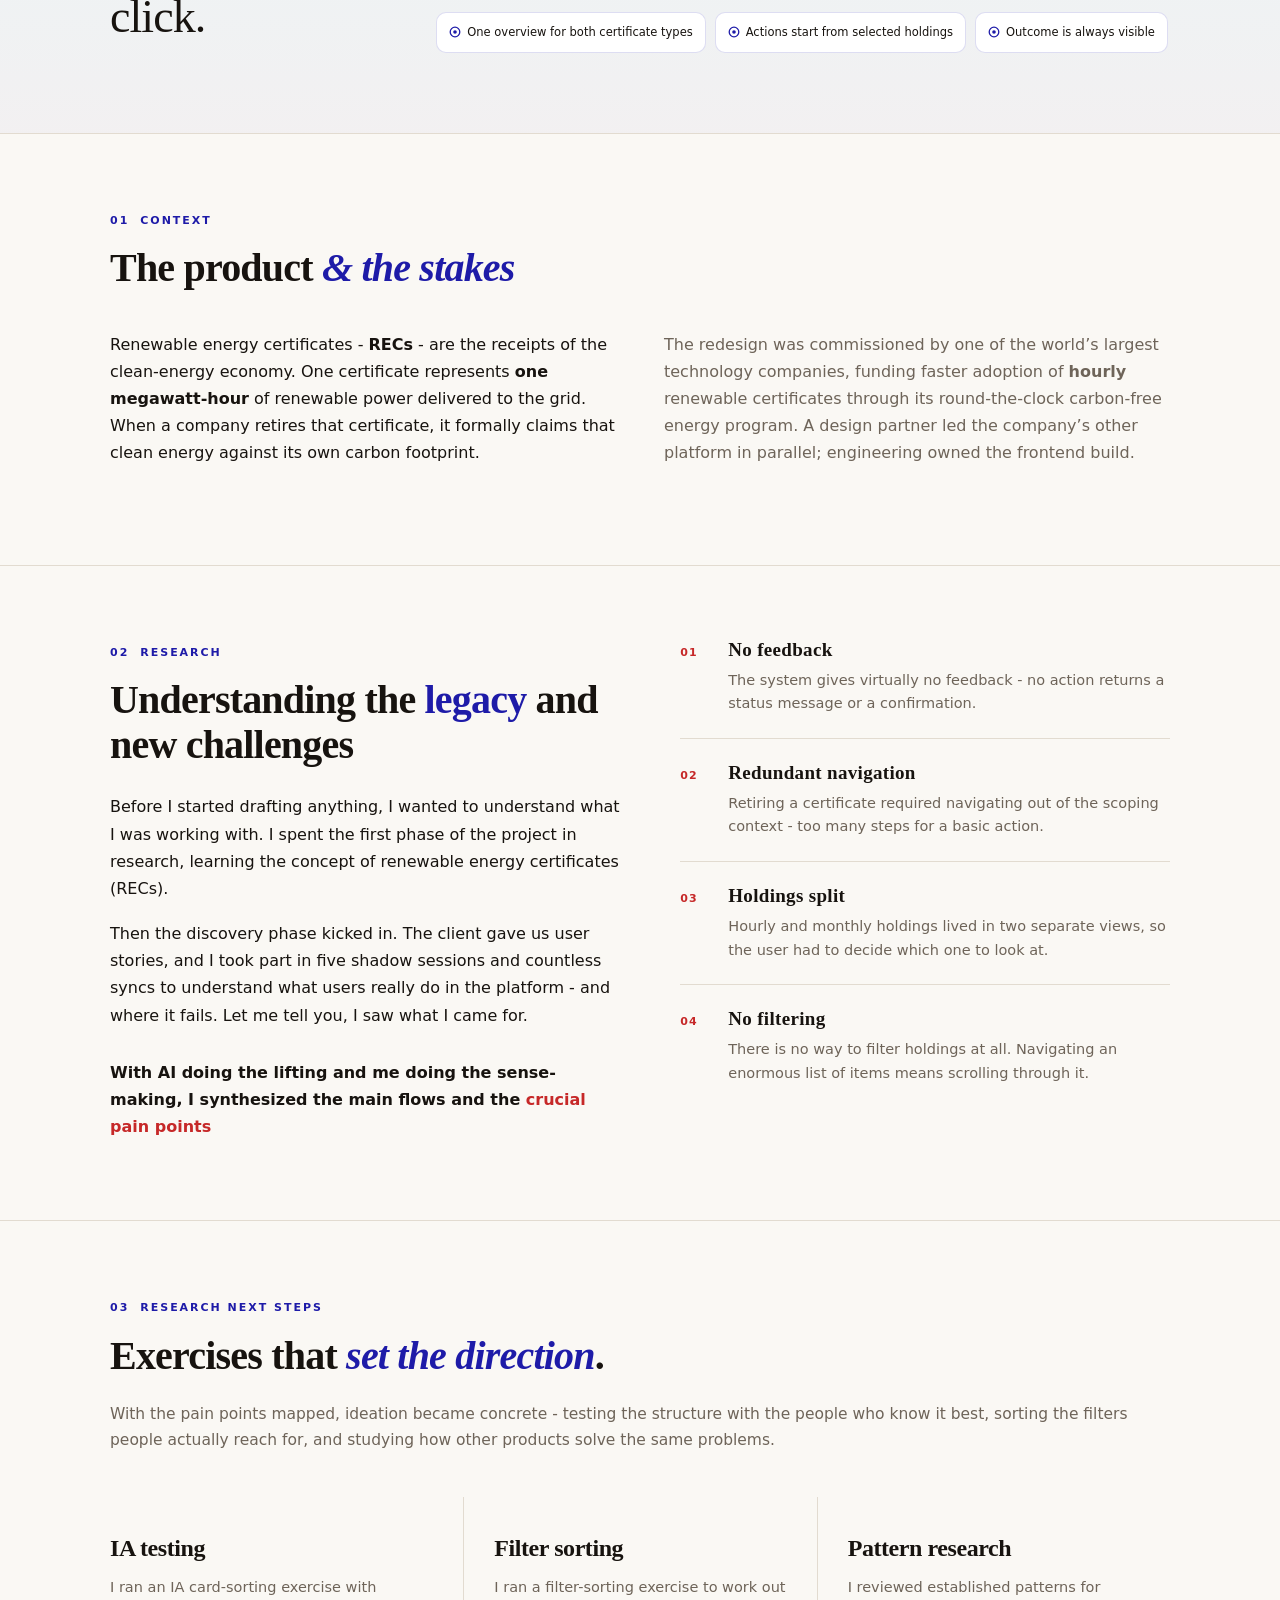
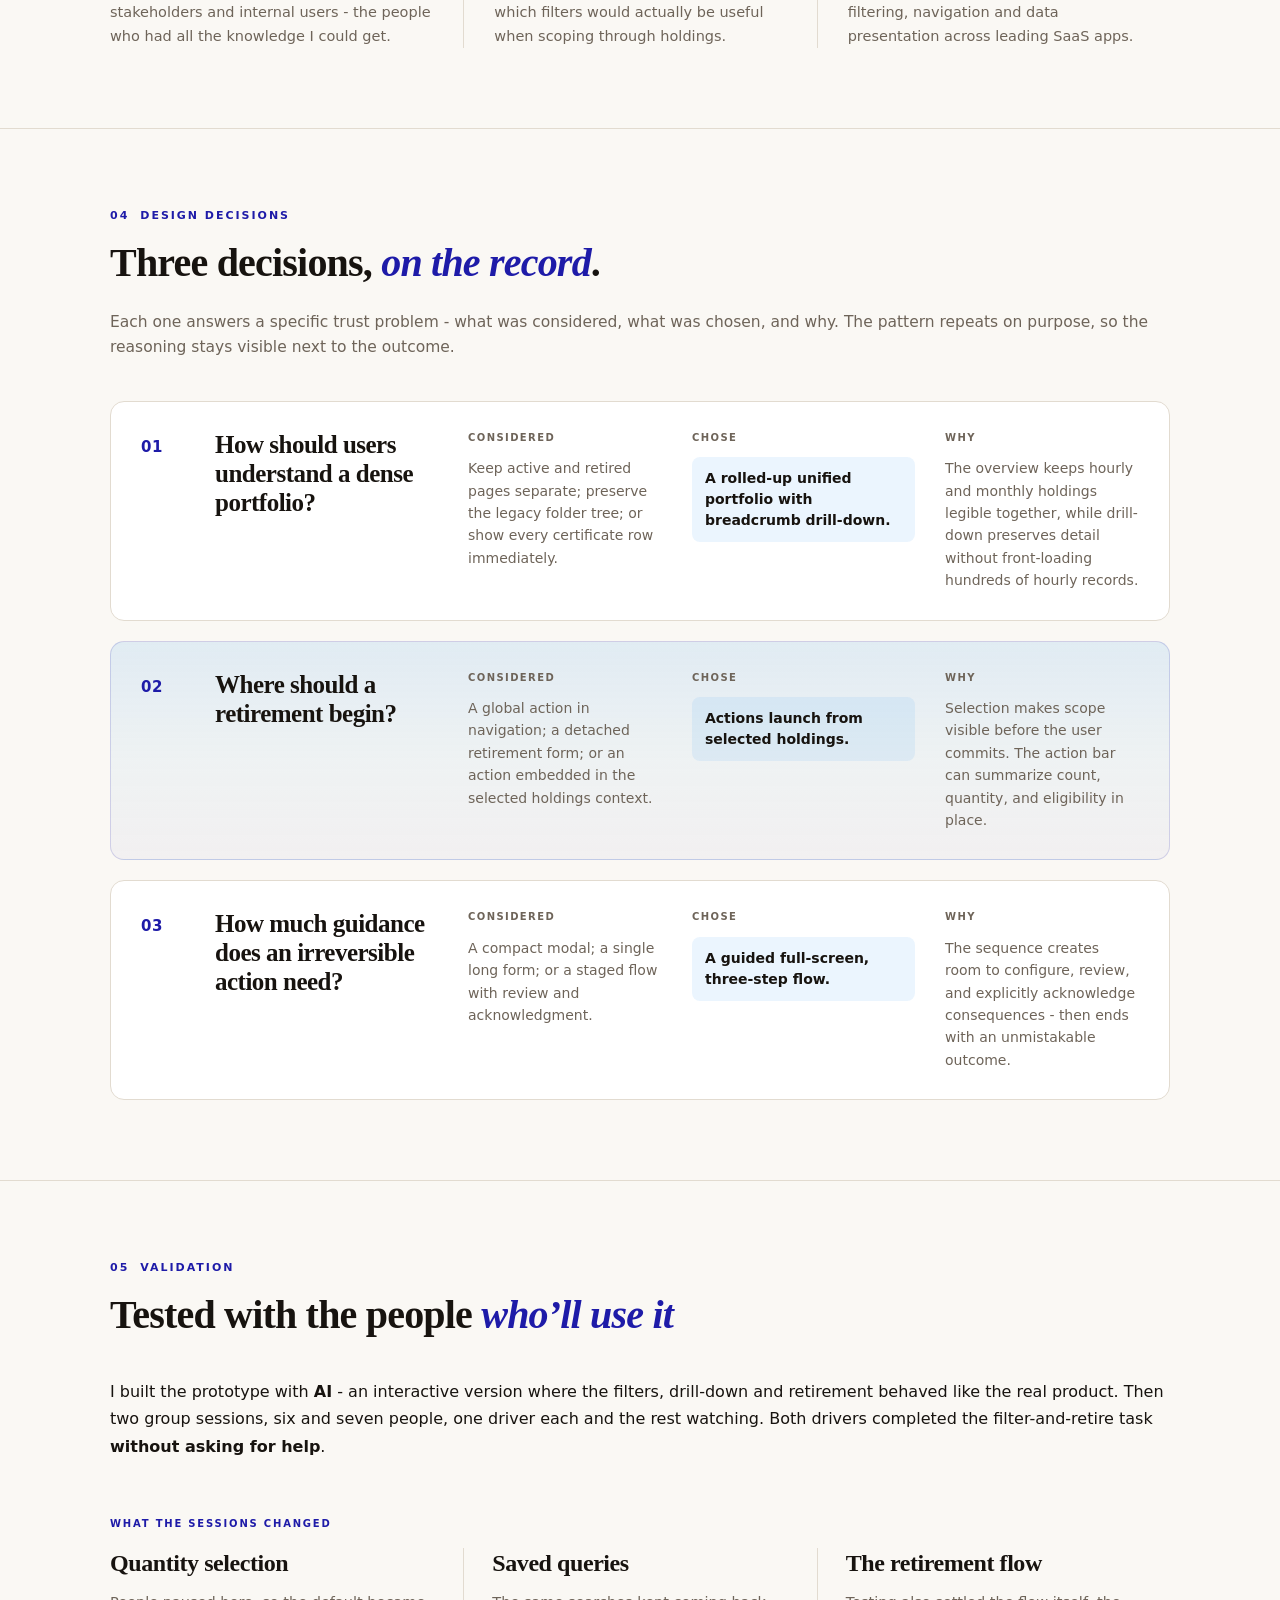
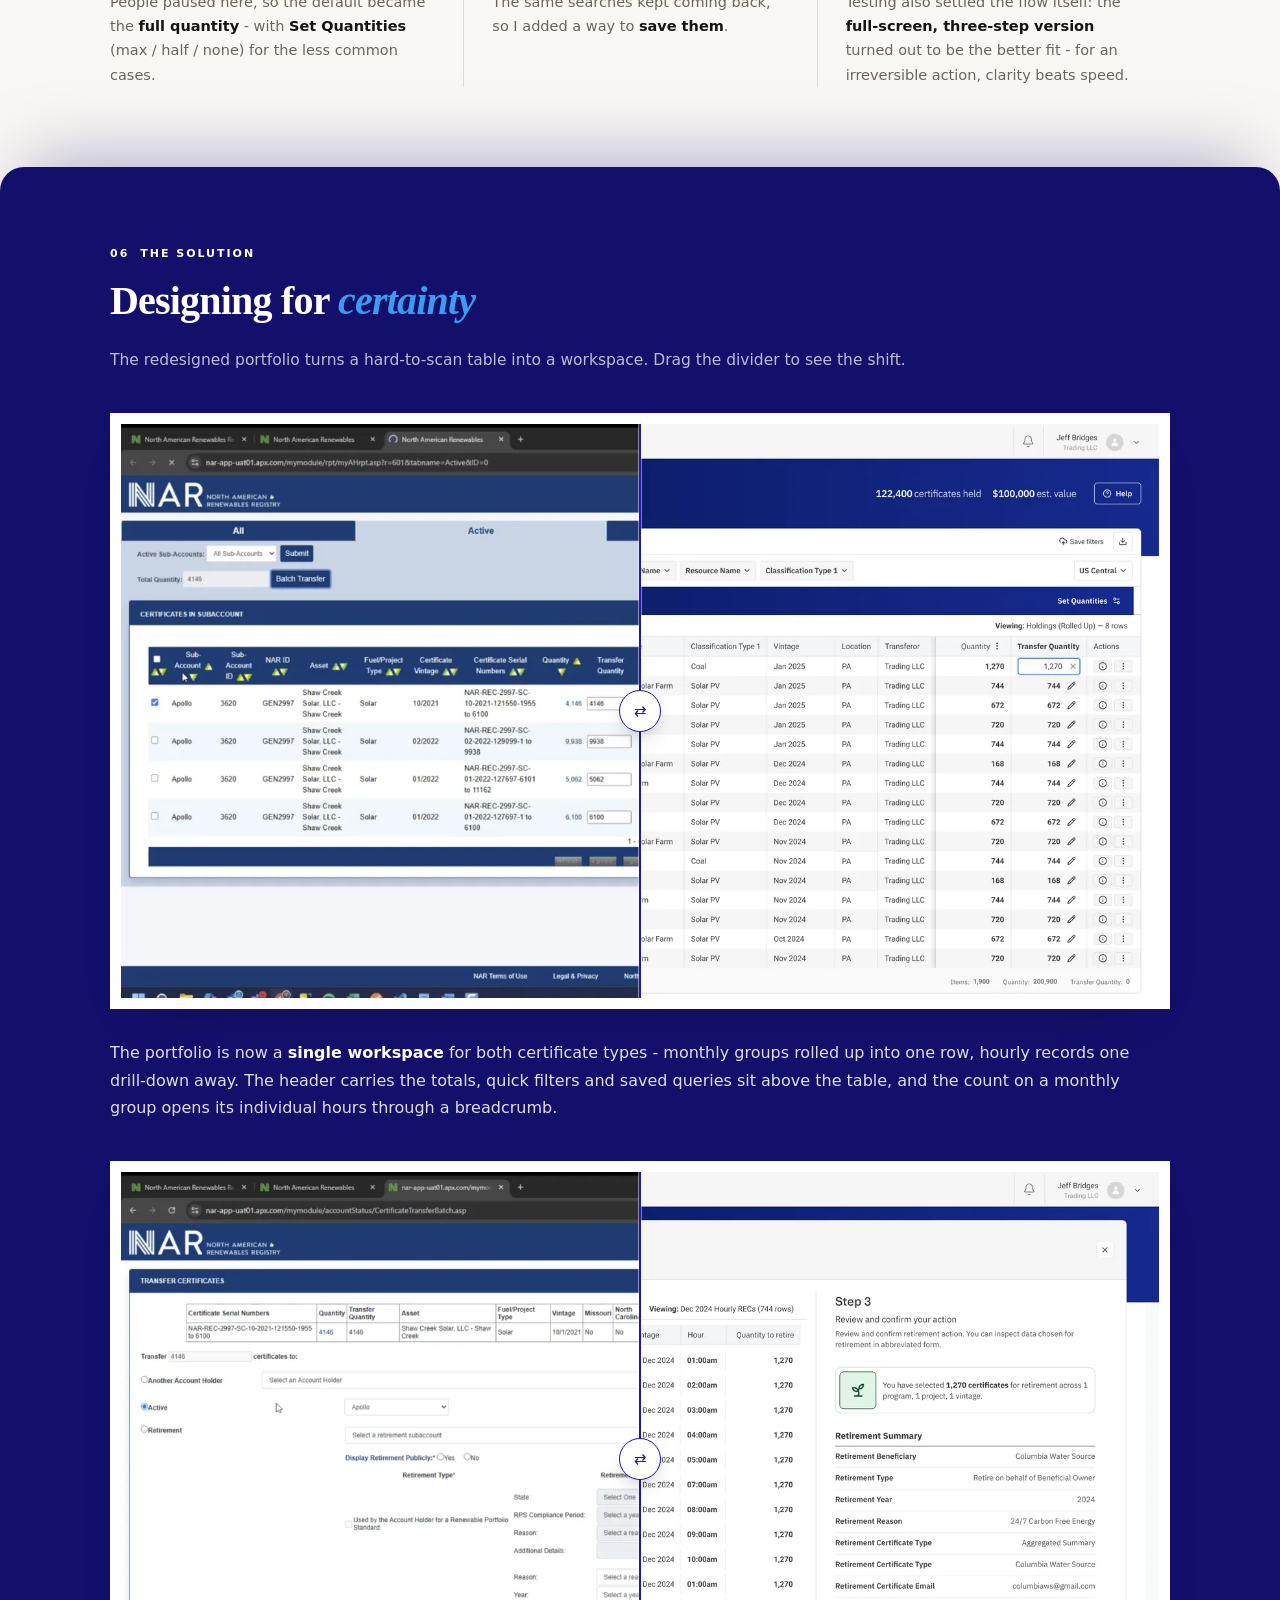
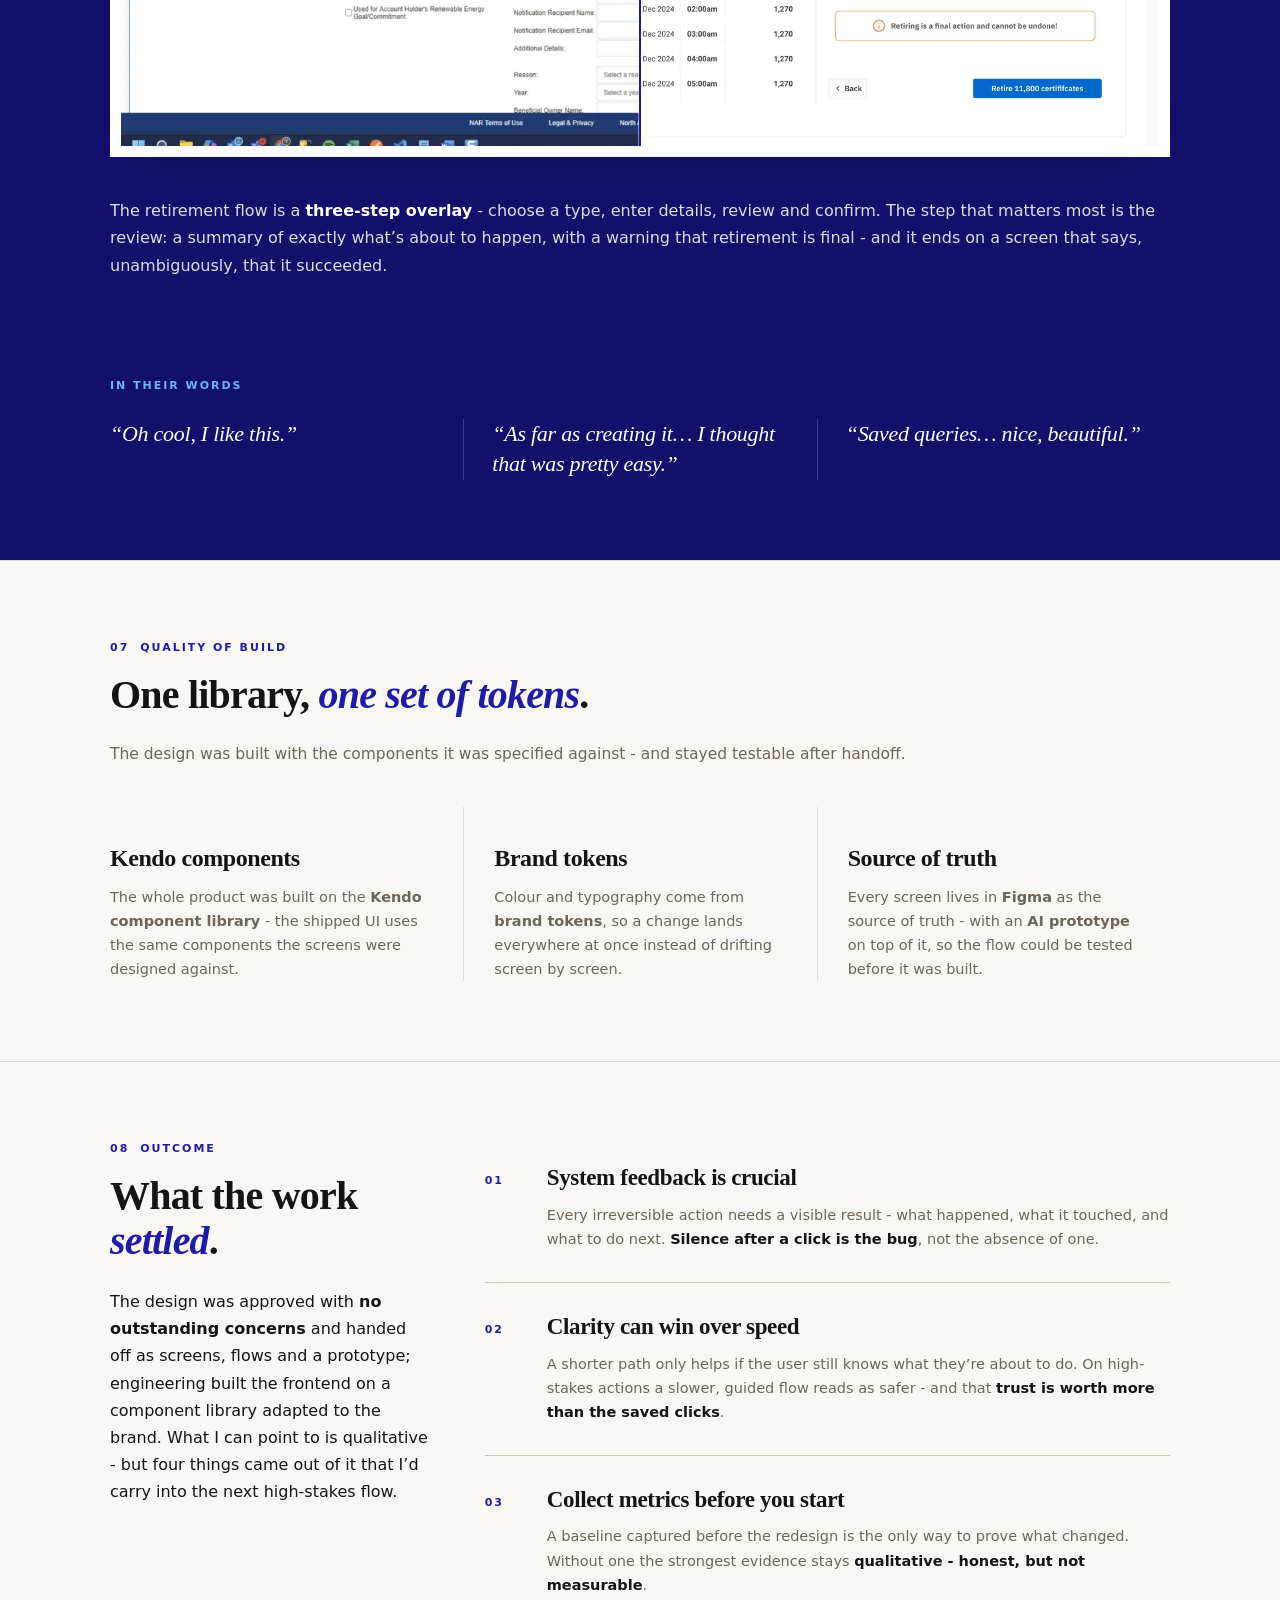
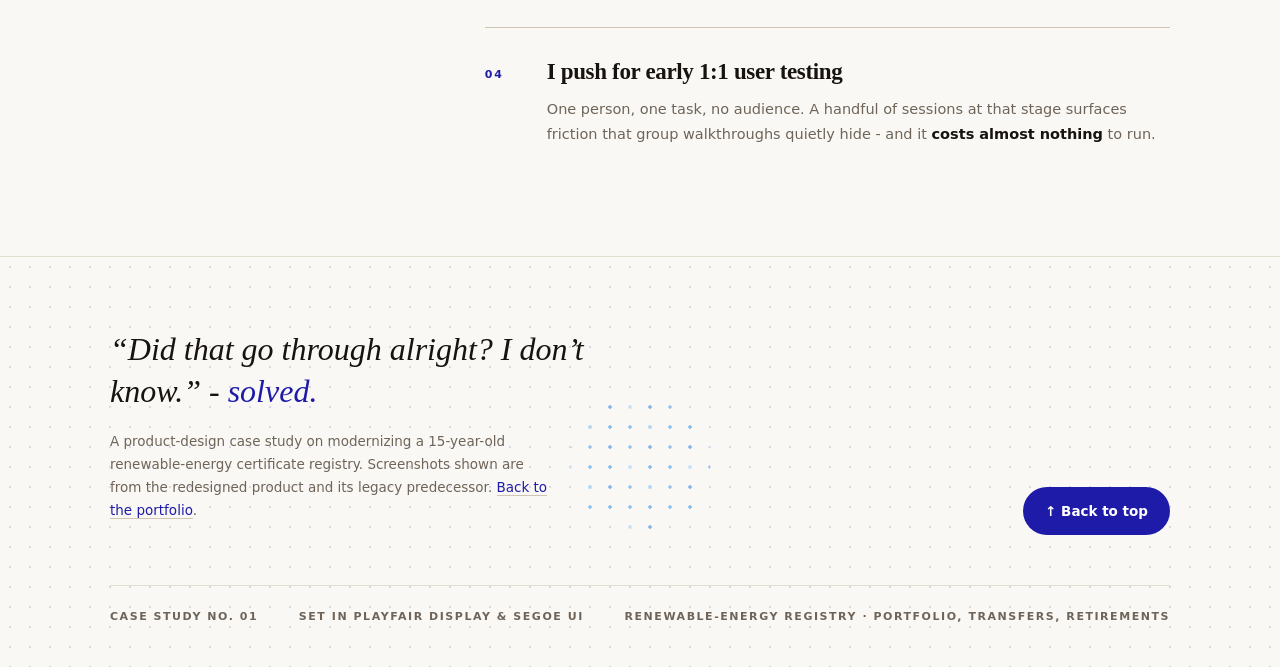
==== commit 42c80a99: "Zamien liste pain pointow na wiersze z wloskowata linia Karty z czerwonym tlem zniknely - zostaje sa" ====
--- a/case-study/index.html
+++ b/case-study/index.html
@@ -156,12 +156,15 @@
 .statement{font-family:var(--font-sans);font-weight:600;font-size:16px;line-height:1.7;
   color:var(--ink);margin:30px 0 0}
 .statement .red{color:var(--red)}
-.pain-list{display:grid;gap:13px}
-.pain{background:linear-gradient(155deg, rgba(198,40,40,.075) 0%, rgba(198,40,40,.028) 52%, rgba(198,40,40,0) 100%);
-  border:1px solid rgba(198,40,40,.14);border-radius:8px;padding:16px 19px}
-.pain .num{font-size:11px;font-weight:700;letter-spacing:.1em;color:var(--red);margin-bottom:8px}
+/* pain points - no cards: type only, a hairline between each item */
+.pain-list{display:grid;gap:0}
+.pain{display:grid;grid-template-columns:34px minmax(0,1fr);column-gap:14px;align-items:baseline;
+  padding:22px 0;border-top:1px solid var(--rule)}
+.pain:first-child{border-top:0;padding-top:0}
+.pain .num{font-size:11px;font-weight:700;letter-spacing:.1em;color:var(--red);line-height:1.9}
 .pain h3{font-size:19px;font-weight:600;letter-spacing:.32px;line-height:1.22;margin:0 0 8px}
-.pain p{font-size:14.5px;line-height:1.62;color:var(--muted);margin:0}
+.pain p{grid-column:2;font-size:14.5px;line-height:1.62;color:var(--muted);margin:0}
+@media (max-width:560px){ .pain{grid-template-columns:1fr;column-gap:0} .pain p{grid-column:1} }
 
 /* ============================================================
    Shared columnar band - used by "Research next steps"
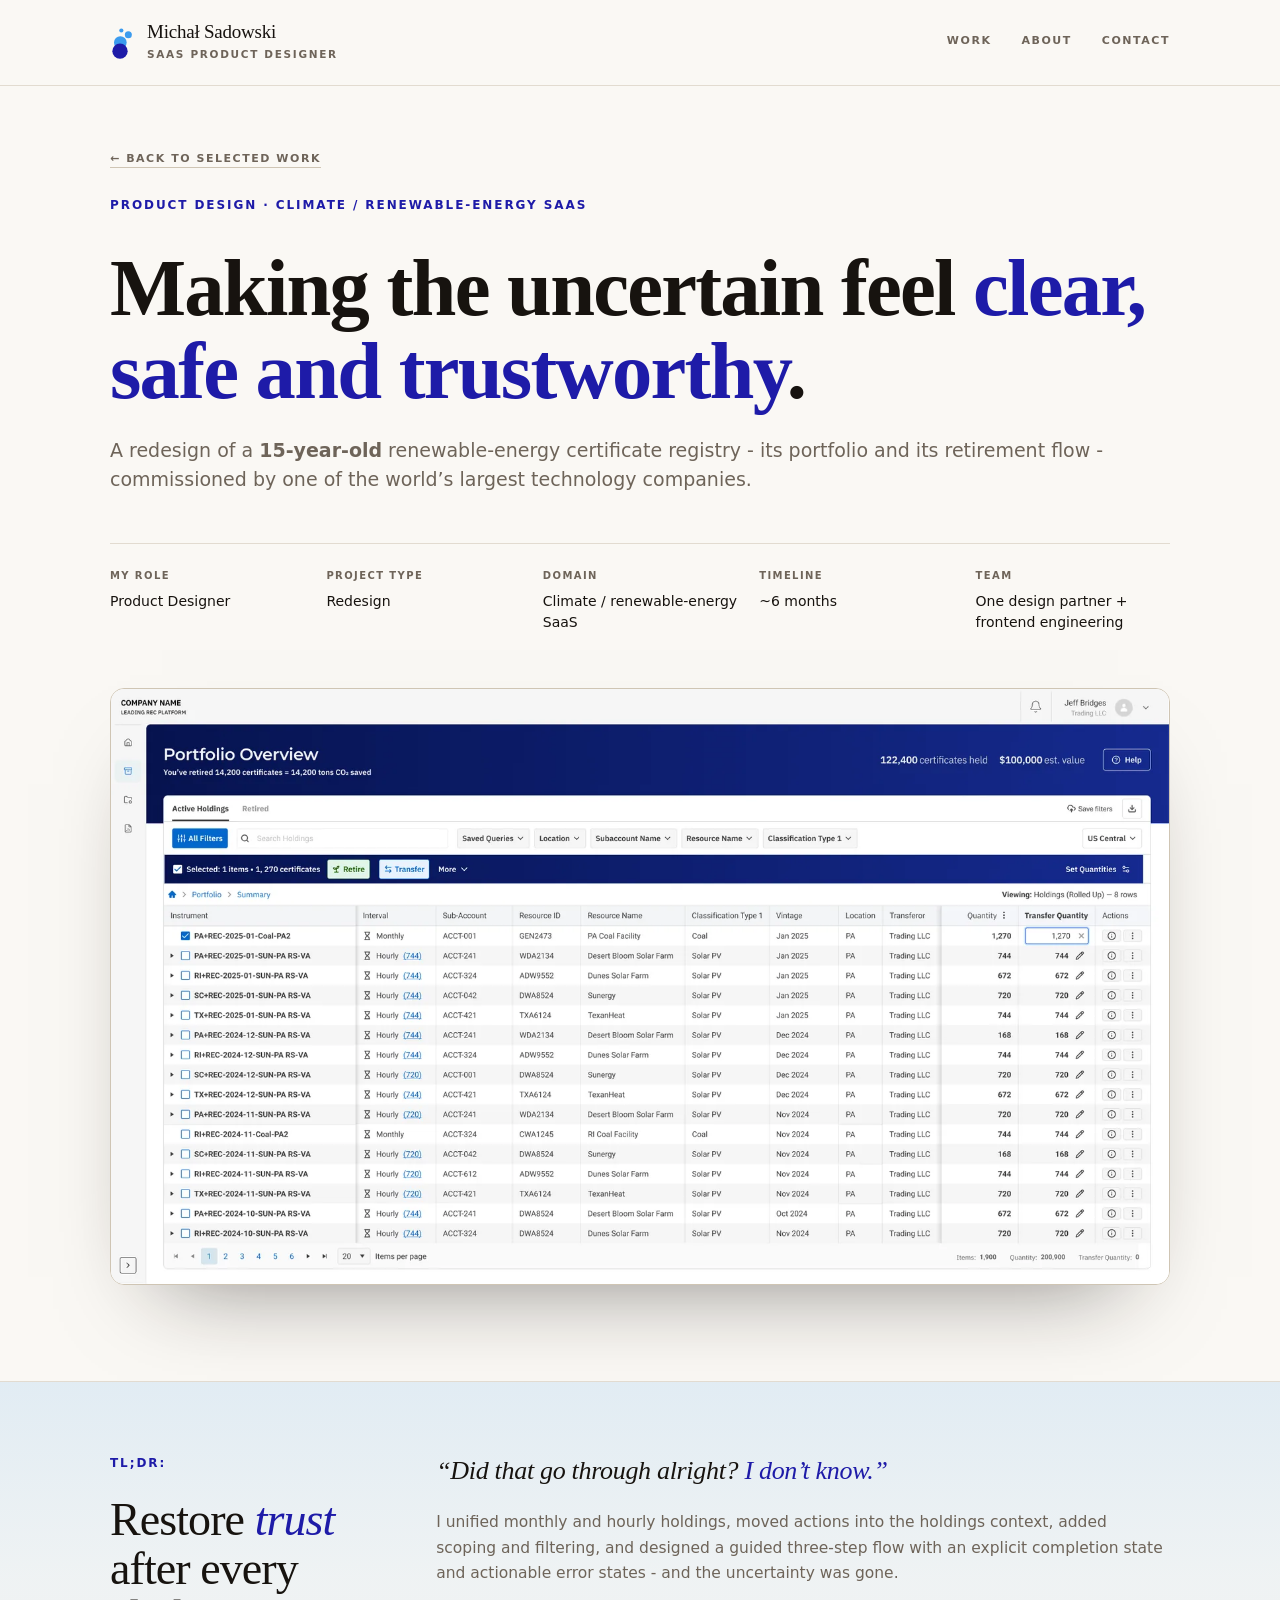
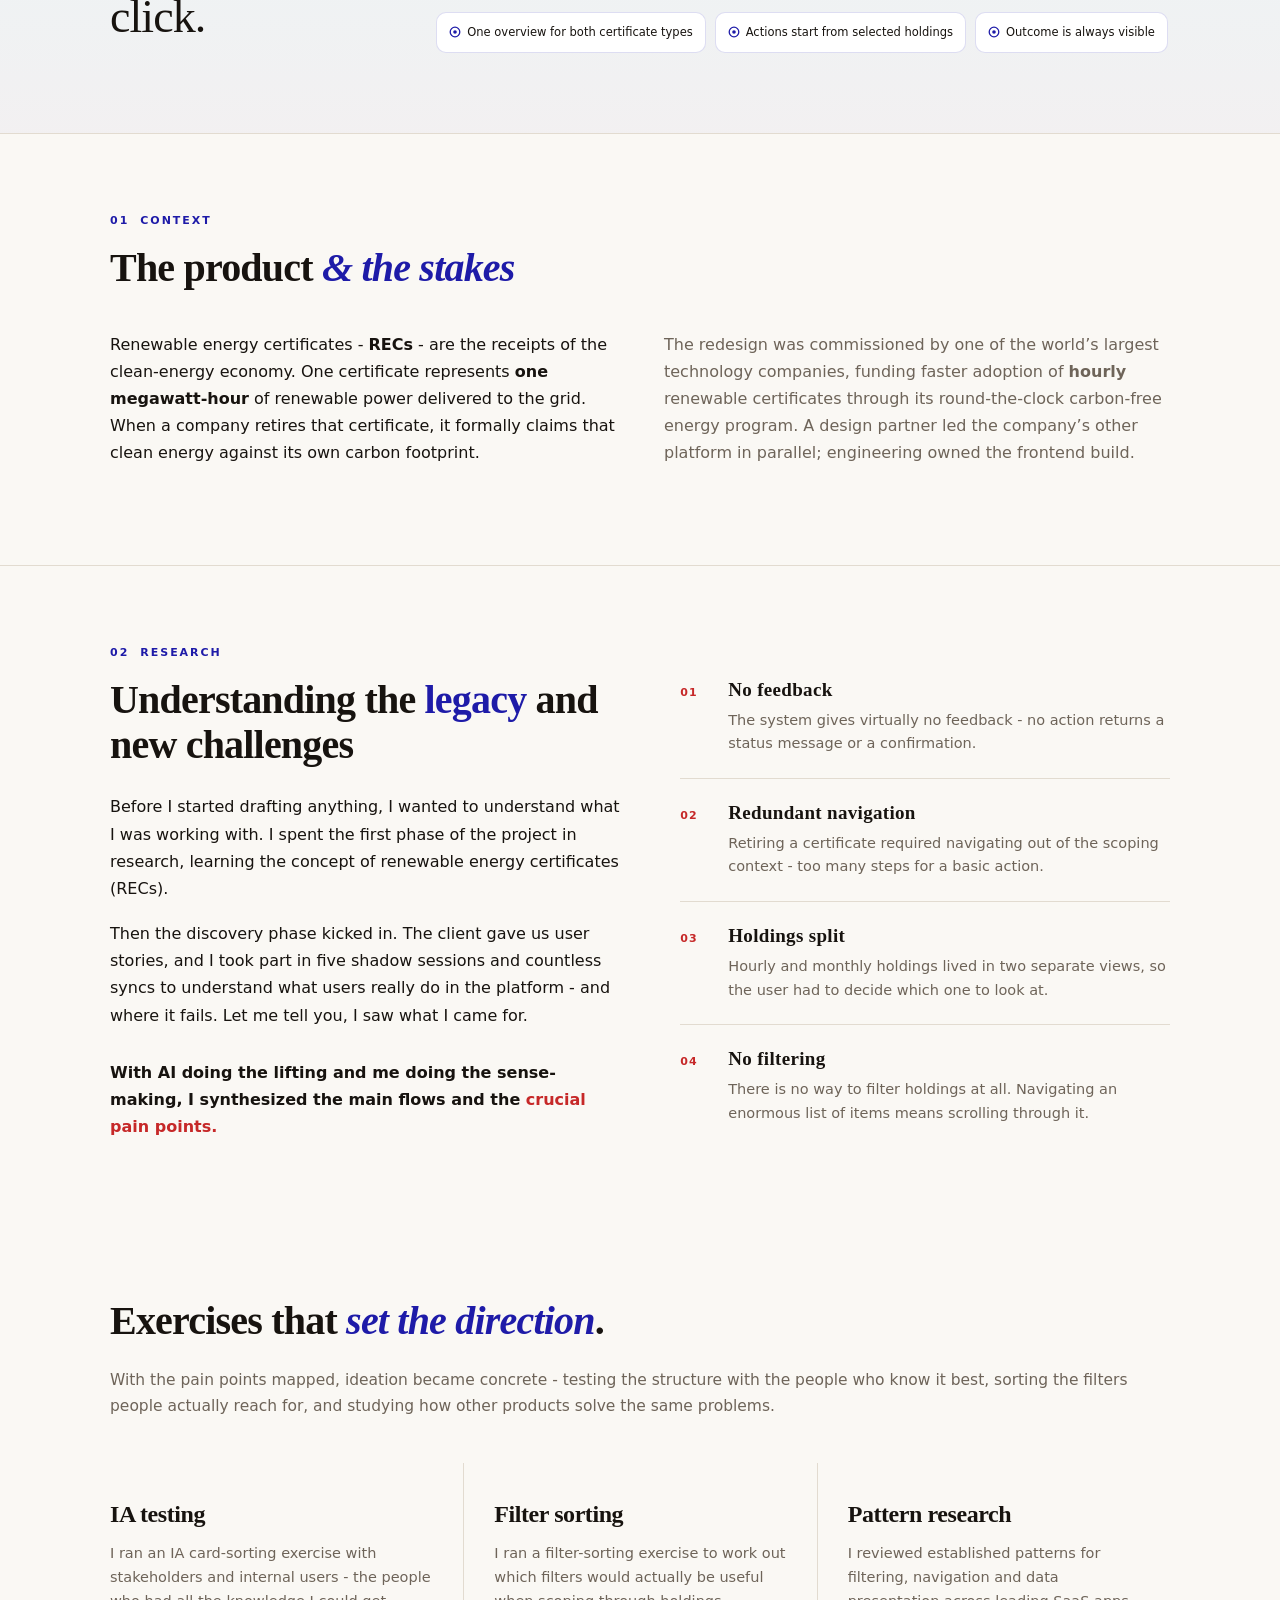
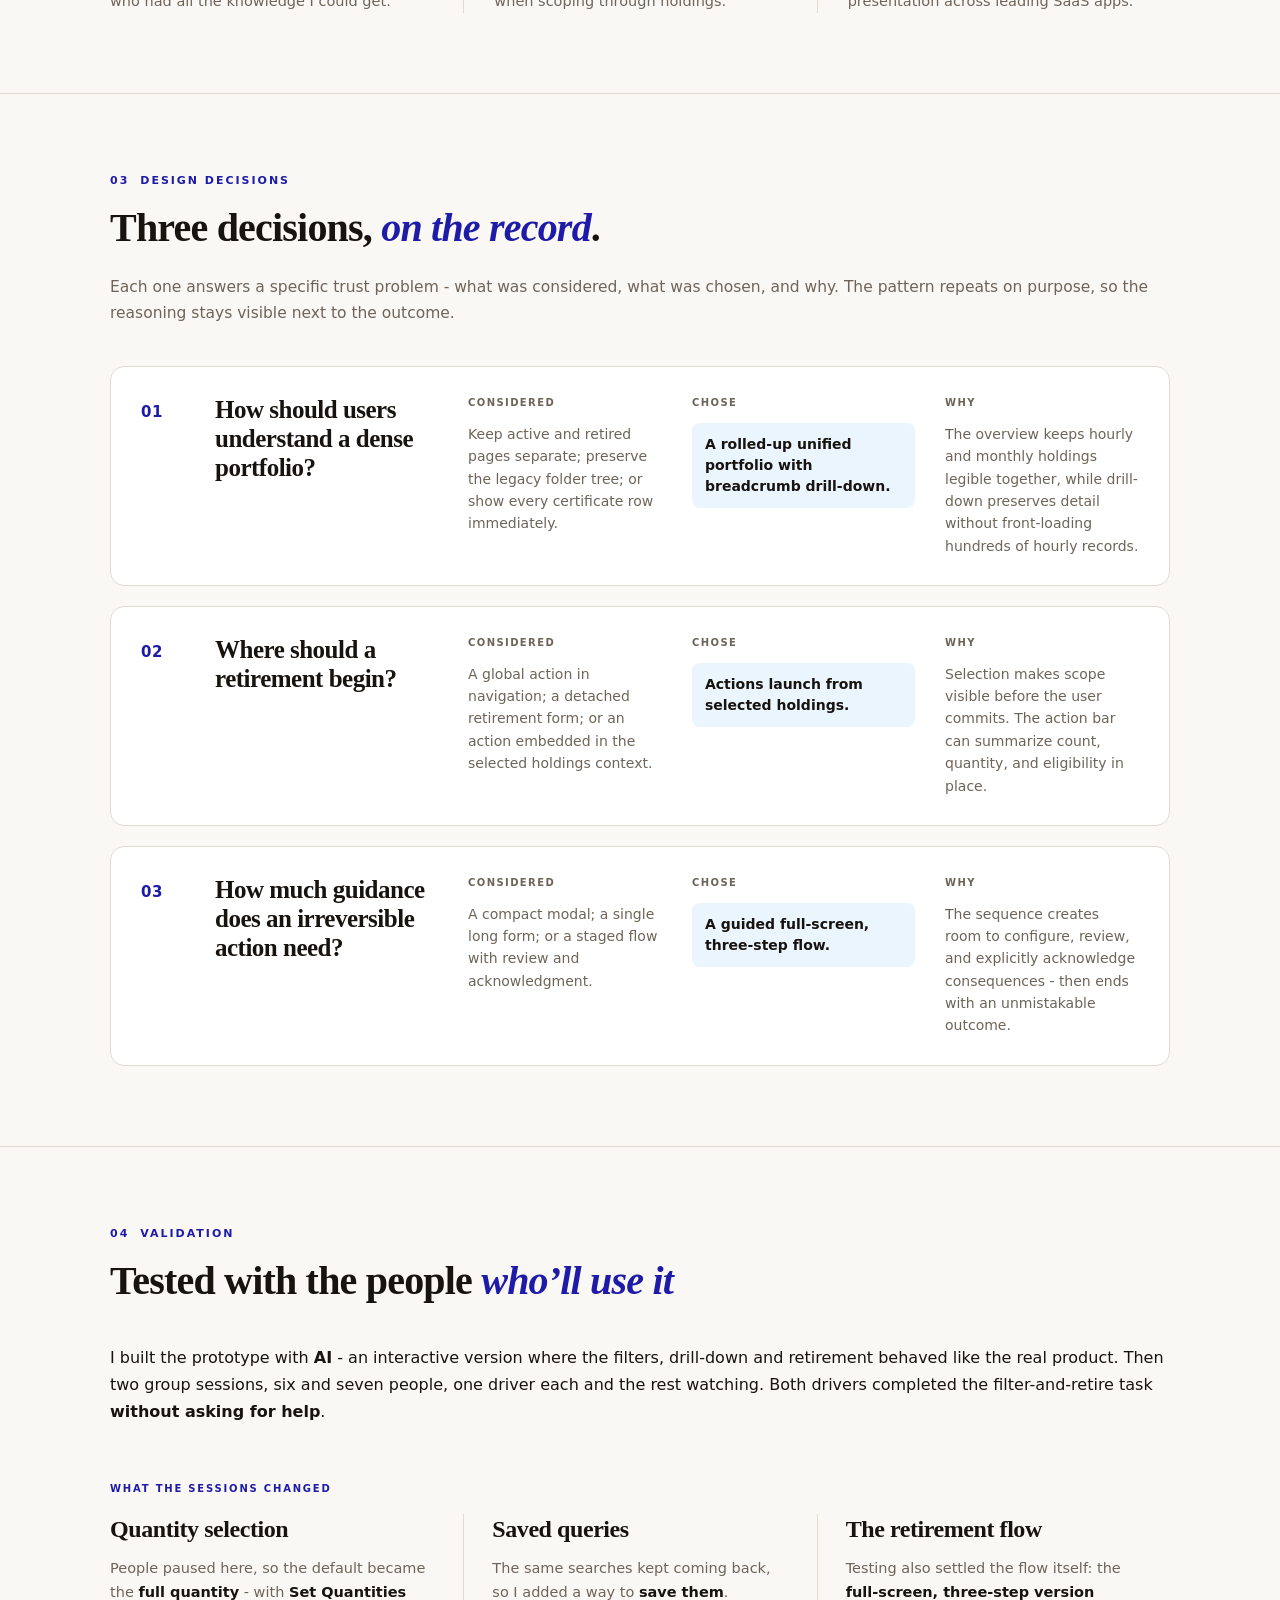
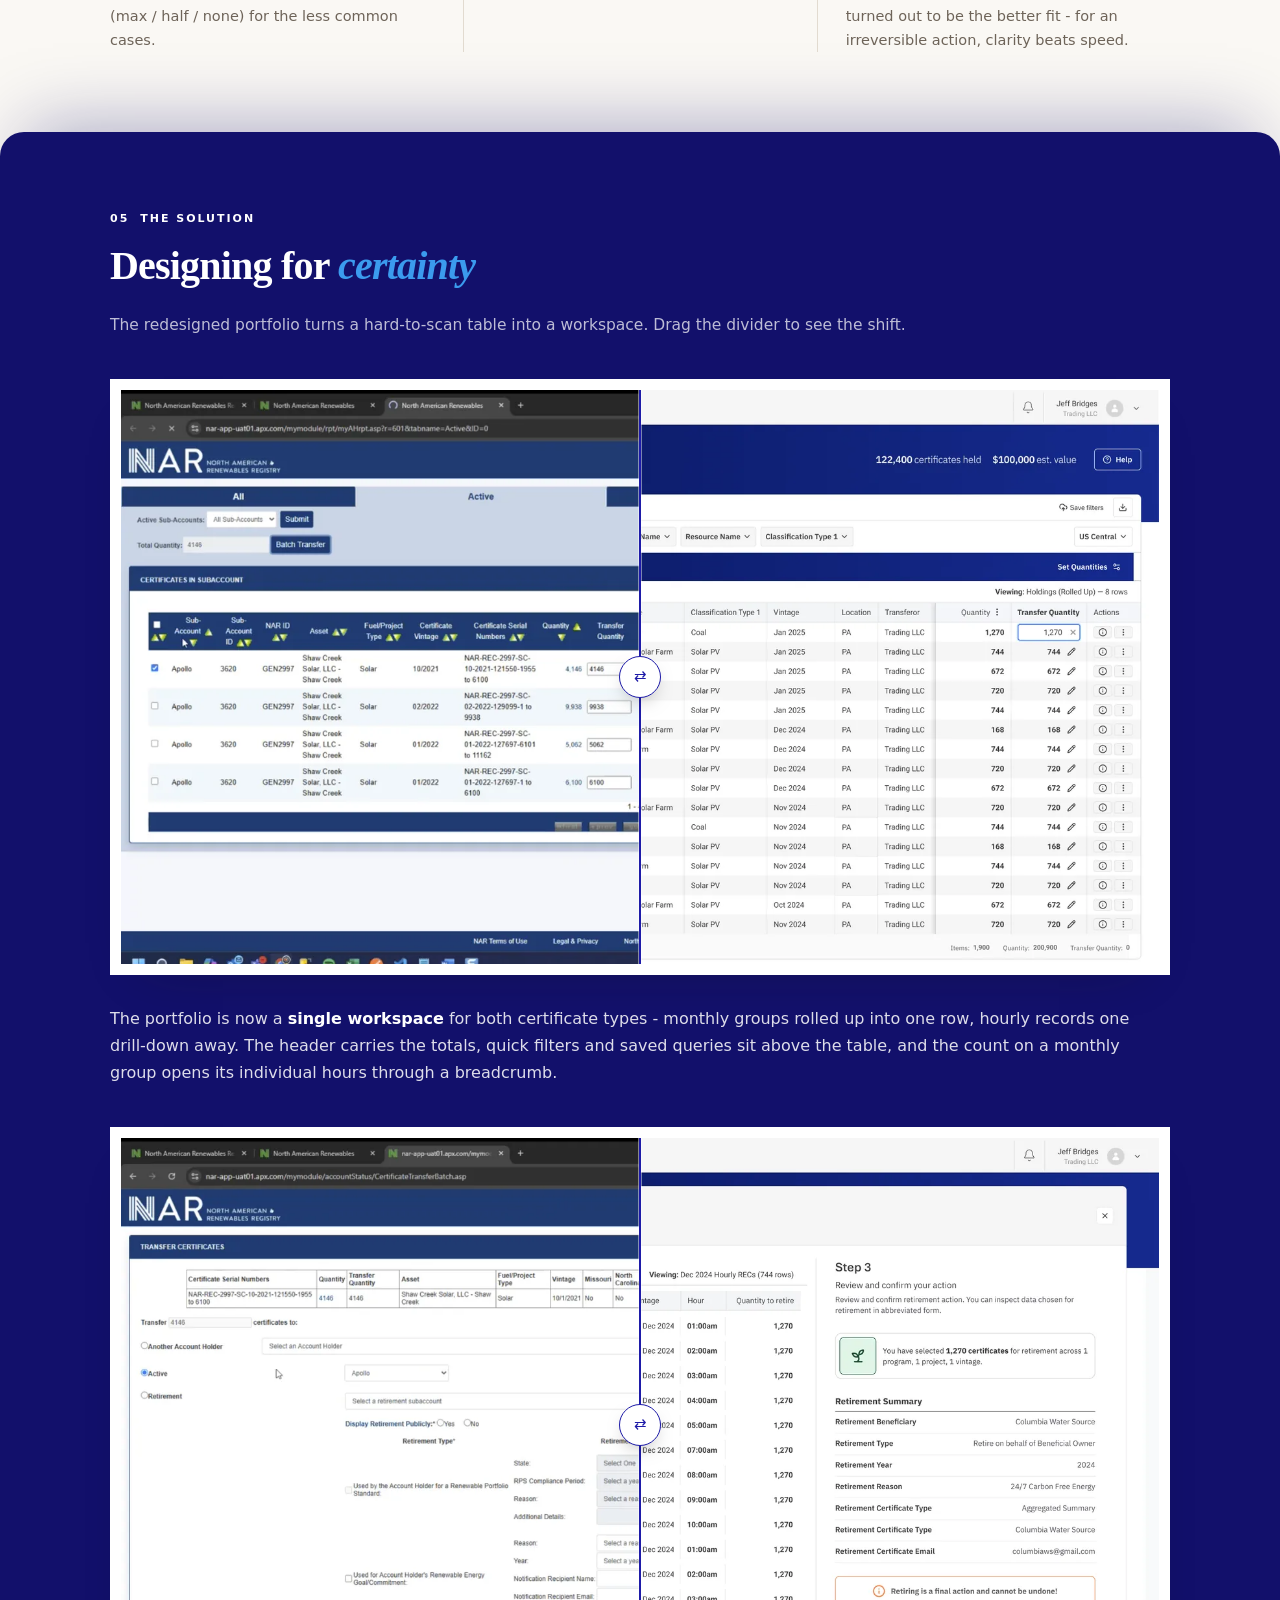
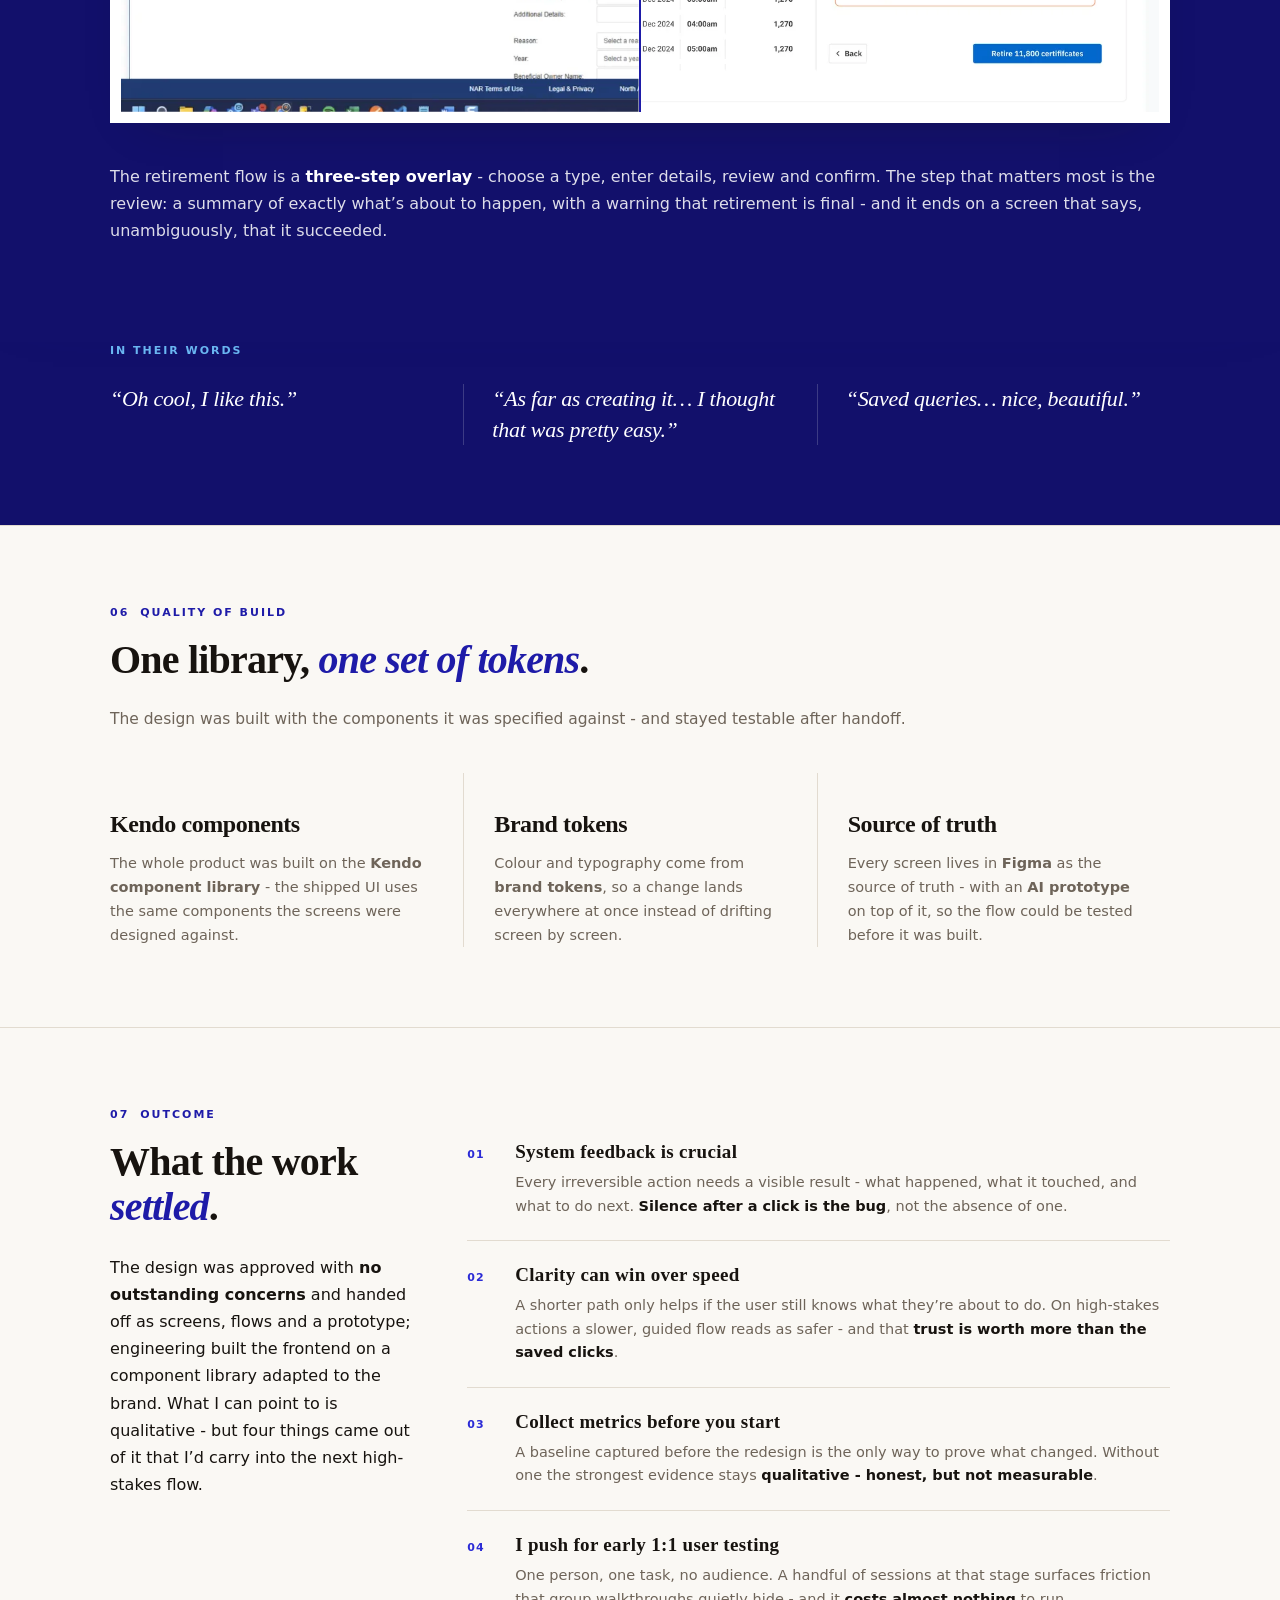
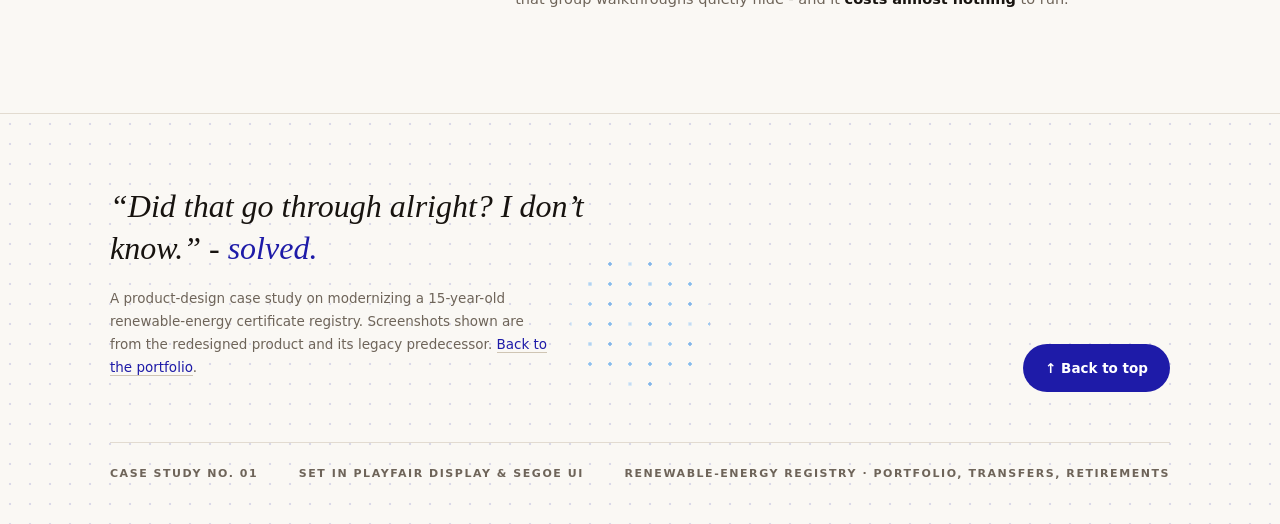
==== commit 65d14d9a: "Visual and spacing changes across landing page, and case study subpage." ====
--- a/case-study/index.html
+++ b/case-study/index.html
@@ -98,26 +98,28 @@
 .callout .ck{font-size:10px;font-weight:600;letter-spacing:.16em;text-transform:uppercase;color:var(--accent);margin-bottom:10px}
 .callout p{font-size:14.5px;line-height:1.65;color:var(--ink);margin:0}
 .callout p b{font-weight:600}
-/* Ledger - sticky aside + editorial rows (from the exploration file) */
-.ledger{display:grid;grid-template-columns:minmax(0,1fr) minmax(0,2.15fr);gap:56px;align-items:start}
+/* Ledger - sticky aside + editorial rows. Deliberately the same metrics as the
+   Research list, so the two read as one system: the only difference is that
+   these numbers are blue where the pain points' are red. */
+.ledger{display:grid;grid-template-columns:minmax(0,30fr) minmax(0,70fr);gap:56px;align-items:start}
 .ledger-aside{position:sticky;top:112px}
 .ledger-aside .sec-head{margin-bottom:0}
 .ledger-aside .sec-head h2{margin-bottom:24px}
 .ledger-aside .body{max-width:none}
-.ledger-list{list-style:none;margin:0;padding:0}
-.ledger-row{display:grid;grid-template-columns:44px minmax(0,1fr);gap:18px;padding:30px 0;border-bottom:1px solid var(--rule-strong)}
-.ledger-row:last-child{border-bottom:0}
-/* row number uses the same treatment as the section chapter numbers */
-.ledger-row .n{font-family:var(--font-sans);font-size:11px;font-weight:700;letter-spacing:.18em;
-  color:var(--accent);padding-top:8px}
-.ledger-row h3{margin:0 0 10px}
-.ledger-row p{font-size:14.5px;line-height:1.68;color:var(--muted);margin:0}
+.ledger-list{list-style:none;margin:0;padding:0;margin-top:40px}
+.ledger-row{display:grid;grid-template-columns:34px minmax(0,1fr);column-gap:14px;align-items:baseline;
+  padding:22px 0;border-top:1px solid var(--rule)}
+.ledger-row:first-child{border-top:0;padding-top:0}
+.ledger-row .n{font-size:11px;font-weight:700;letter-spacing:.1em;color:var(--hl);line-height:1.9}
+.ledger-row h3{font-size:19px;font-weight:600;letter-spacing:.32px;line-height:1.22;margin:0 0 8px}
+.ledger-row p{font-size:14.5px;line-height:1.62;color:var(--muted);margin:0}
 .ledger-row p b{color:var(--ink);font-weight:600}
 @media (max-width:900px){
   .ledger{grid-template-columns:1fr;gap:30px}
   .ledger-aside{position:static}
-  .ledger-row{grid-template-columns:40px minmax(0,1fr);gap:16px}
+  .ledger-list{margin-top:0}
 }
+@media (max-width:560px){ .ledger-row{grid-template-columns:1fr;column-gap:0} }
 
 /* one system for both blocks - quotes are the evidence, findings the takeaways */
 .block-label{font-family:var(--font-sans);font-size:11px;font-weight:700;letter-spacing:.18em;
@@ -149,15 +151,21 @@
 /* ============================================================
    Research - statement + pain points
    ============================================================ */
+/* align-items:start plus the offset below is what puts the first finding on
+   the same line as the h2. Centring the columns cannot do that: it moves the
+   left column down while the list stays put, so the title drifts off the line. */
 .pain-grid{display:grid;grid-template-columns:minmax(0,1.05fr) minmax(0,1fr);gap:56px;align-items:start}
-@media (max-width:900px){ .pain-grid{grid-template-columns:1fr;gap:36px} }
+@media (max-width:900px){ .pain-grid{grid-template-columns:1fr;gap:36px} .pain-list{margin-top:0} }
 .pain-grid .sec-head{max-width:none;margin-bottom:26px}
 .pain-grid h2 .accent{color:var(--accent)}
 .statement{font-family:var(--font-sans);font-weight:600;font-size:16px;line-height:1.7;
   color:var(--ink);margin:30px 0 0}
 .statement .red{color:var(--red)}
-/* pain points - no cards: type only, a hairline between each item */
-.pain-list{display:grid;gap:0}
+/* pain points - no cards: type only, a hairline between each item.
+   The 40px offset skips the eyebrow block above the h2, so finding 01 starts
+   on the same line as the title. It tracks that eyebrow: change the eyebrow's
+   size or its bottom margin and this number has to follow. */
+.pain-list{display:grid;gap:0;margin-top:40px}
 .pain{display:grid;grid-template-columns:34px minmax(0,1fr);column-gap:14px;align-items:baseline;
   padding:22px 0;border-top:1px solid var(--rule)}
 .pain:first-child{border-top:0;padding-top:0}
@@ -171,6 +179,8 @@
    and "Quality of build"
    ============================================================ */
 
+/* Research, continued - merged into section 02: no divider, no chapter eyebrow */
+.section.next{border-top:0}
 .next .sec-head{margin-bottom:44px}
 .next-cols{display:grid;grid-template-columns:repeat(3,1fr)}
 .next-col{padding:36px 30px 0;border-left:1px solid var(--rule)}
@@ -195,8 +205,6 @@
 .dec-col p{font-size:14px;line-height:1.6;color:var(--muted);margin:0}
 .dec-col .chose{background:var(--accent-wash);border-radius:8px;padding:11px 13px}
 .dec-col .chose p{font-weight:600;color:var(--ink);line-height:1.5}
-/* highlighted decision - same wash as the at-a-glance band, so the type stays dark */
-.dec.grad{background:var(--wash-grad);border-color:rgba(30,27,168,.16)}
 @media (max-width:1000px){
   .dec{grid-template-columns:40px minmax(0,1fr);row-gap:22px;padding:24px 22px}
   .dec-num{grid-column:1;grid-row:1}
@@ -363,7 +371,7 @@
         <div class="reveal">
           <p class="body">Before I started drafting anything, I wanted to understand what I was working with. I spent the first phase of the project in research, learning the concept of renewable energy certificates (RECs).</p>
           <p class="body">Then the discovery phase kicked in. The client gave us user stories, and I took part in five shadow sessions and countless syncs to understand what users really do in the platform - and where it fails. Let me tell you, I saw what I came for.</p>
-          <p class="statement">With AI doing the lifting and me doing the sense-making, I synthesized the main flows and the <span class="red">crucial pain points</span></p>
+          <p class="statement">With AI doing the lifting and me doing the sense-making, I synthesized the main flows and the <span class="red">crucial pain points.</span></p>
         </div>
       </div>
 
@@ -393,11 +401,10 @@
   </div>
 </section>
 
-<!-- ===================== 3 · RESEARCH NEXT STEPS ===================== -->
+<!-- ===================== RESEARCH, CONTINUED: NEXT STEPS ===================== -->
 <section class="section next" id="next-steps">
   <div class="wrap">
     <div class="sec-head reveal">
-      <span class="eyebrow"><span class="n">03</span> Research next steps</span>
       <h2>Exercises that <em>set the direction</em>.</h2>
       <p class="lede">With the pain points mapped, ideation became concrete - testing the structure with the people who know it best, sorting the filters people actually reach for, and studying how other products solve the same problems.</p>
     </div>
@@ -419,11 +426,11 @@
   </div>
 </section>
 
-<!-- ===================== 4 · DESIGN DECISIONS ===================== -->
+<!-- ===================== 3 · DESIGN DECISIONS ===================== -->
 <section class="section" id="design-decisions">
   <div class="wrap">
     <div class="sec-head reveal">
-      <span class="eyebrow"><span class="n">04</span> Design decisions</span>
+      <span class="eyebrow"><span class="n">03</span> Design decisions</span>
       <h2>Three decisions, <em>on the record</em>.</h2>
       <p class="lede">Each one answers a specific trust problem - what was considered, what was chosen, and why. The pattern repeats on purpose, so the reasoning stays visible next to the outcome.</p>
     </div>
@@ -446,7 +453,7 @@
         </div>
       </article>
 
-      <article class="dec grad reveal" style="--d:.08s">
+      <article class="dec reveal" style="--d:.08s">
         <div class="dec-num">02</div>
         <h3 class="dec-q">Where should a retirement begin?</h3>
         <div class="dec-col">
@@ -483,11 +490,11 @@
   </div>
 </section>
 
-<!-- ===================== 5 · VALIDATION ===================== -->
+<!-- ===================== 4 · VALIDATION ===================== -->
 <section class="section" id="validation">
   <div class="wrap">
     <div class="sec-head reveal">
-      <span class="eyebrow"><span class="n">05</span> Validation</span>
+      <span class="eyebrow"><span class="n">04</span> Validation</span>
       <h2>Tested with the people <em>who’ll use it</em></h2>
     </div>
 
@@ -515,11 +522,11 @@
   </div>
 </section>
 
-<!-- ===================== 6 · SOLUTION (navy sheet) ===================== -->
+<!-- ===================== 5 · SOLUTION (navy sheet) ===================== -->
 <section class="sheet" id="solution">
   <div class="wrap">
     <div class="sec-head reveal">
-      <span class="eyebrow"><span class="n">06</span> The solution</span>
+      <span class="eyebrow"><span class="n">05</span> The solution</span>
       <h2>Designing for <em>certainty</em></h2>
       <p class="lede">The redesigned portfolio turns a hard-to-scan table into a workspace. Drag the divider to see the shift.</p>
     </div>
@@ -566,11 +573,11 @@
   </div>
 </section>
 
-<!-- ===================== 7 · QUALITY OF BUILD ===================== -->
+<!-- ===================== 6 · QUALITY OF BUILD ===================== -->
 <section class="section" id="quality-of-build">
   <div class="wrap">
     <div class="sec-head reveal">
-      <span class="eyebrow"><span class="n">07</span> Quality of build</span>
+      <span class="eyebrow"><span class="n">06</span> Quality of build</span>
       <h2>One library, <em>one set of tokens</em>.</h2>
       <p class="lede">The design was built with the components it was specified against - and stayed testable after handoff.</p>
     </div>
@@ -592,13 +599,13 @@
   </div>
 </section>
 
-<!-- ===================== 8 · OUTCOME ===================== -->
+<!-- ===================== 7 · OUTCOME ===================== -->
 <section class="section" id="outcome">
   <div class="wrap">
     <div class="ledger">
       <div class="ledger-aside reveal">
         <div class="sec-head">
-          <span class="eyebrow"><span class="n">08</span> Outcome</span>
+          <span class="eyebrow"><span class="n">07</span> Outcome</span>
           <h2>What the work <em>settled</em>.</h2>
         </div>
         <p class="body">The design was approved with <b>no outstanding concerns</b> and handed off as screens, flows and a prototype; engineering built the frontend on a component library adapted to the brand. What I can point to is qualitative - but four things came out of it that I’d carry into the next high-stakes flow.</p>
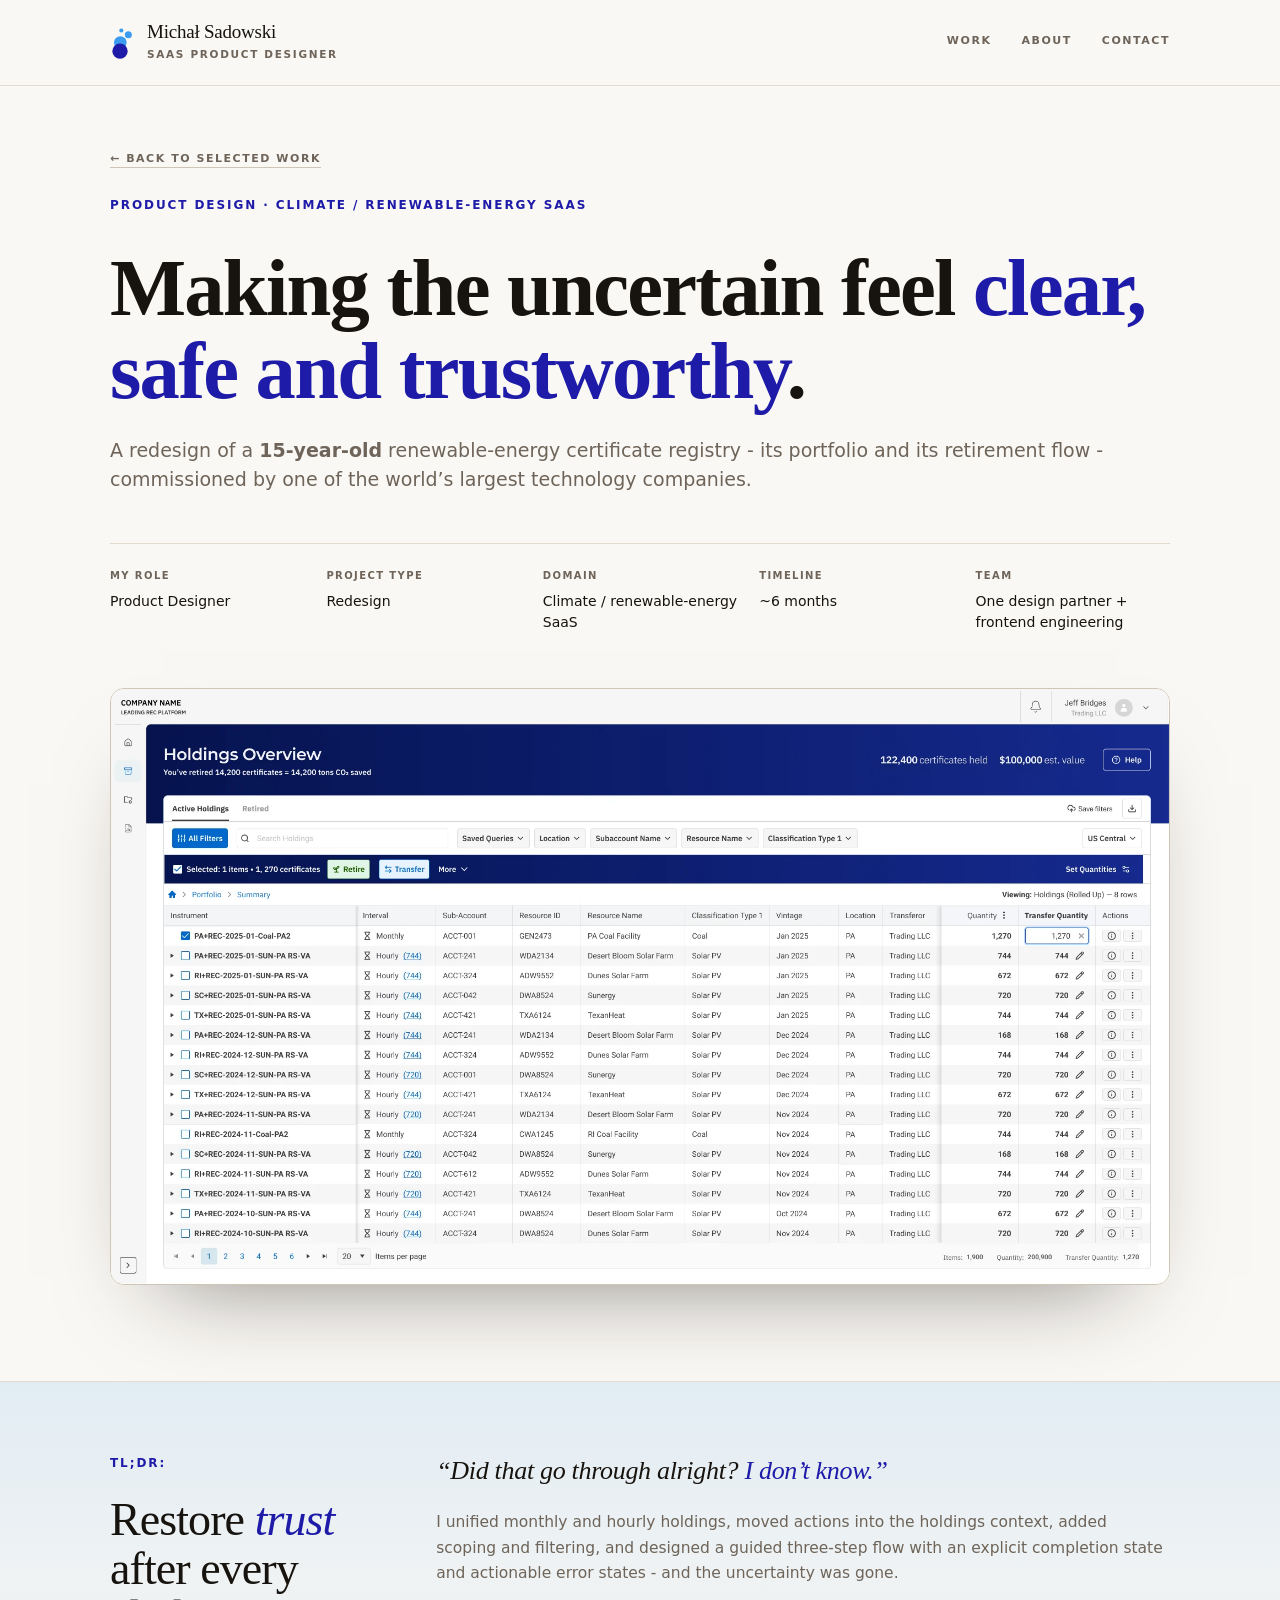
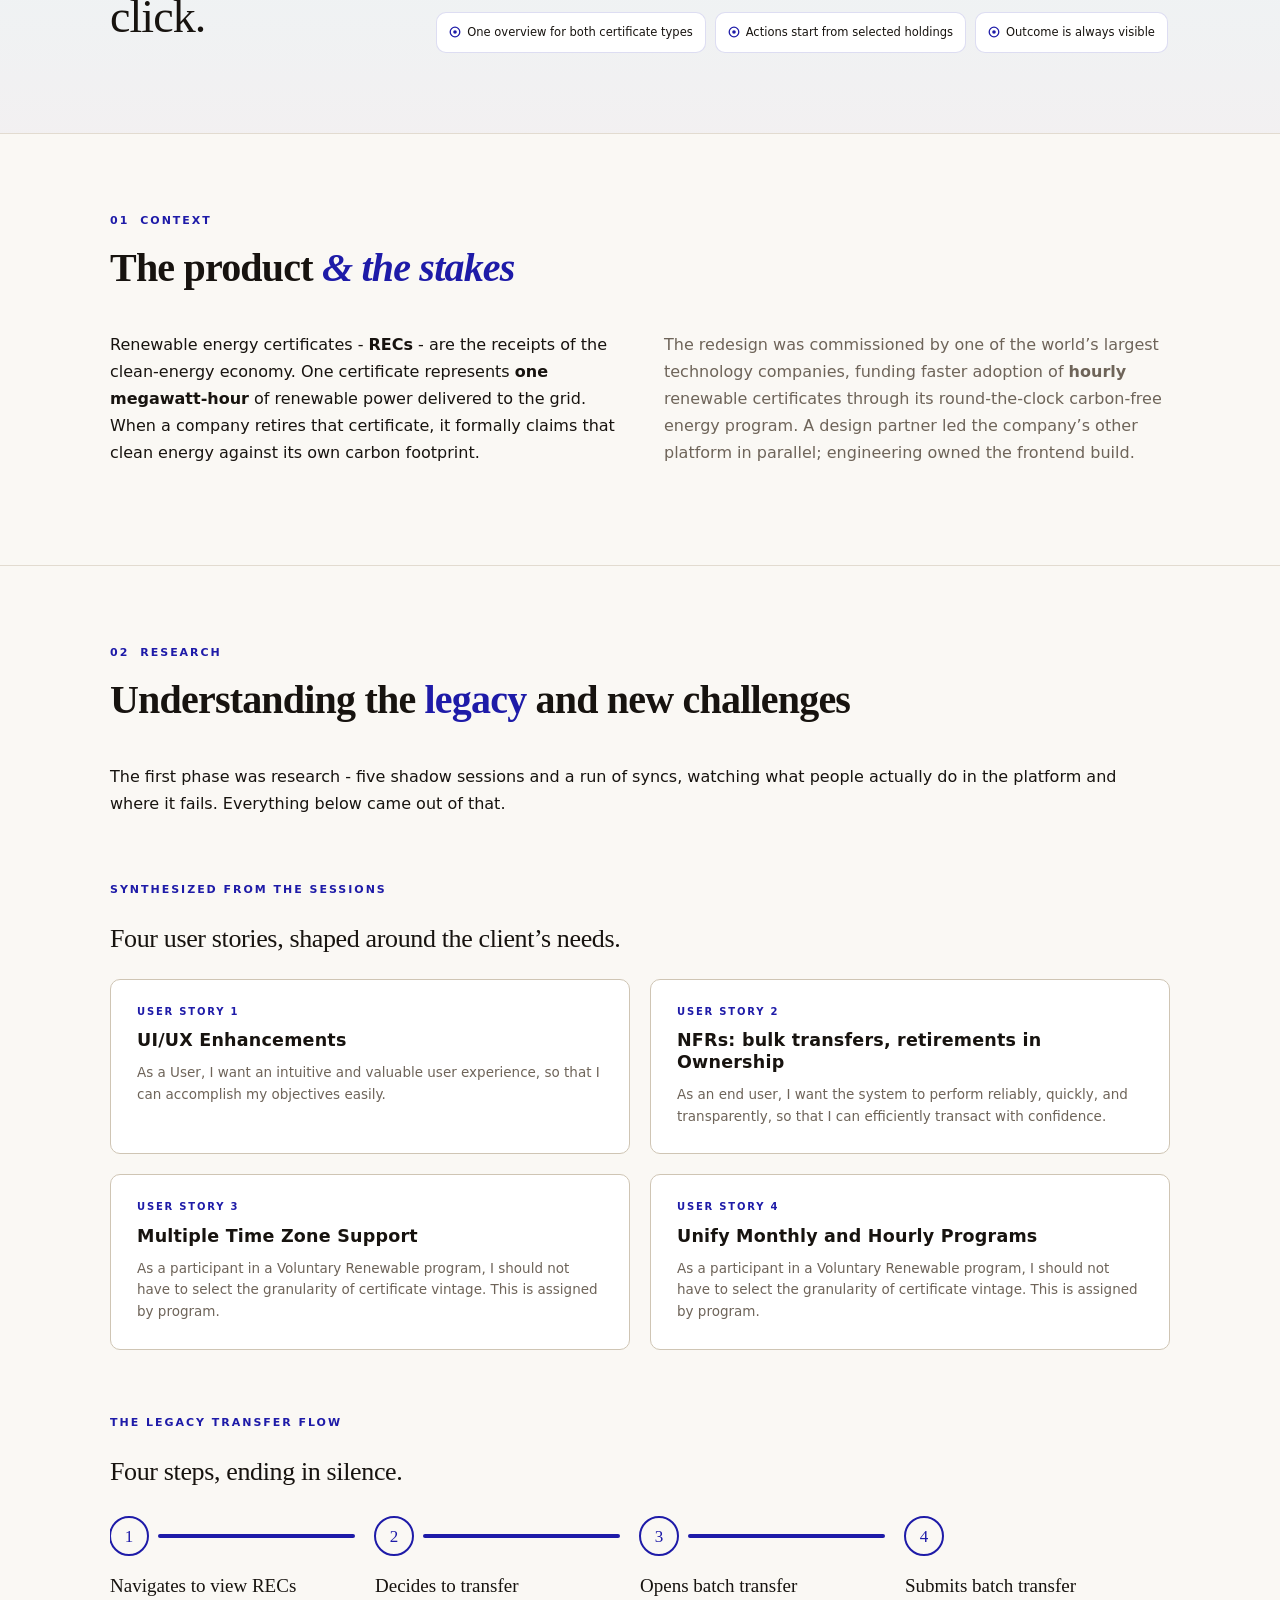
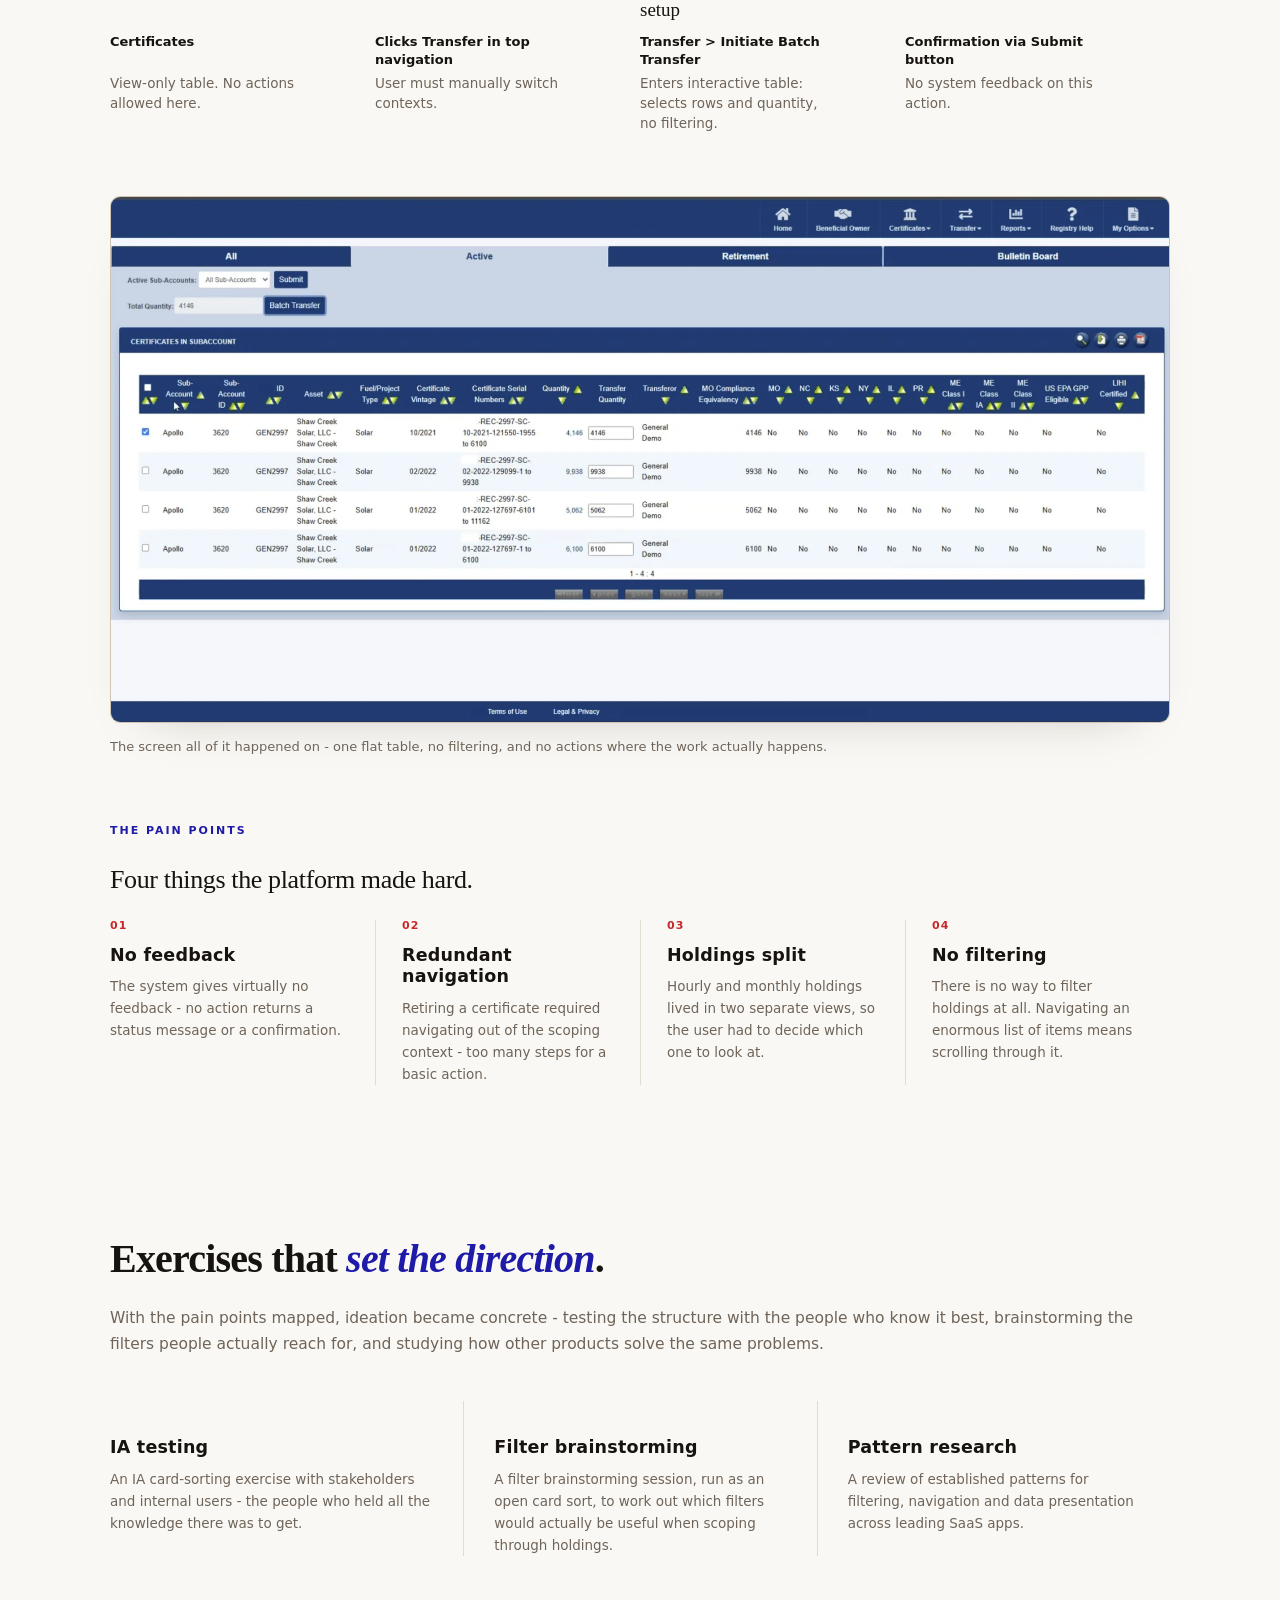
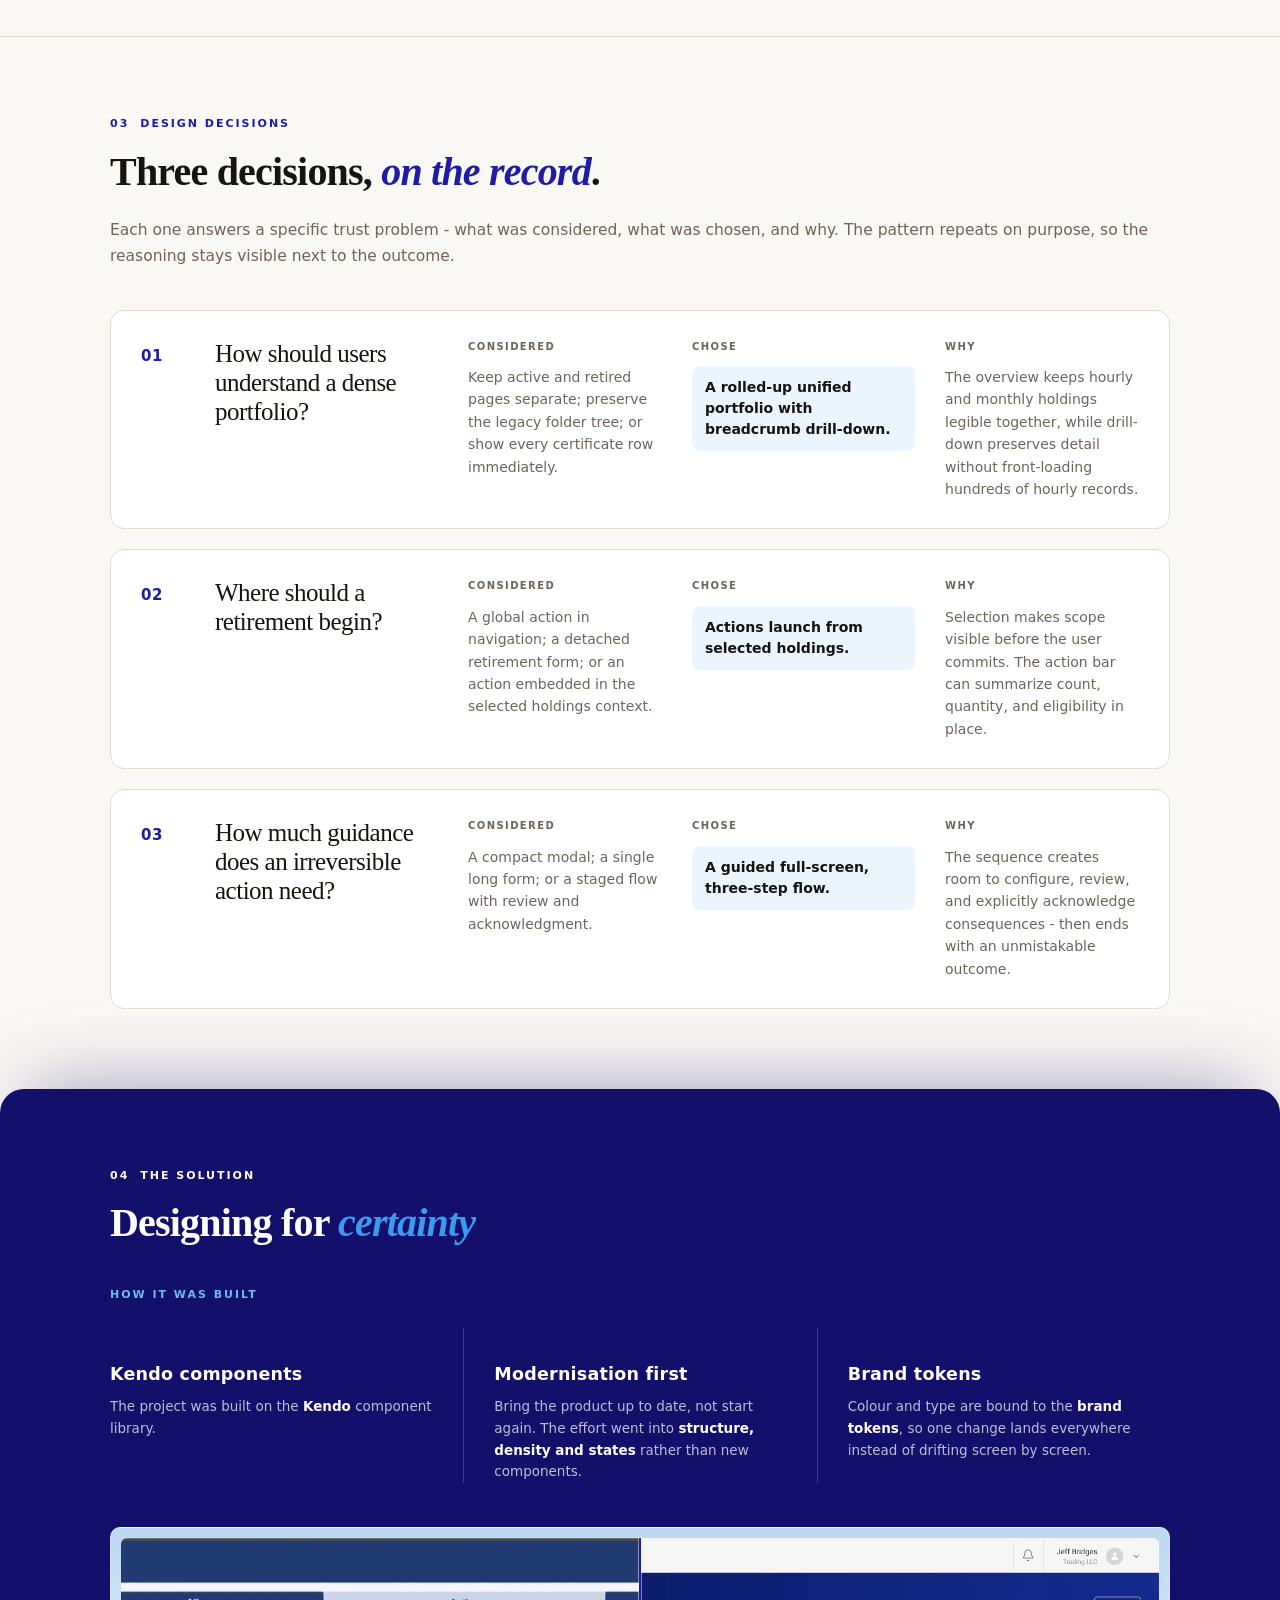
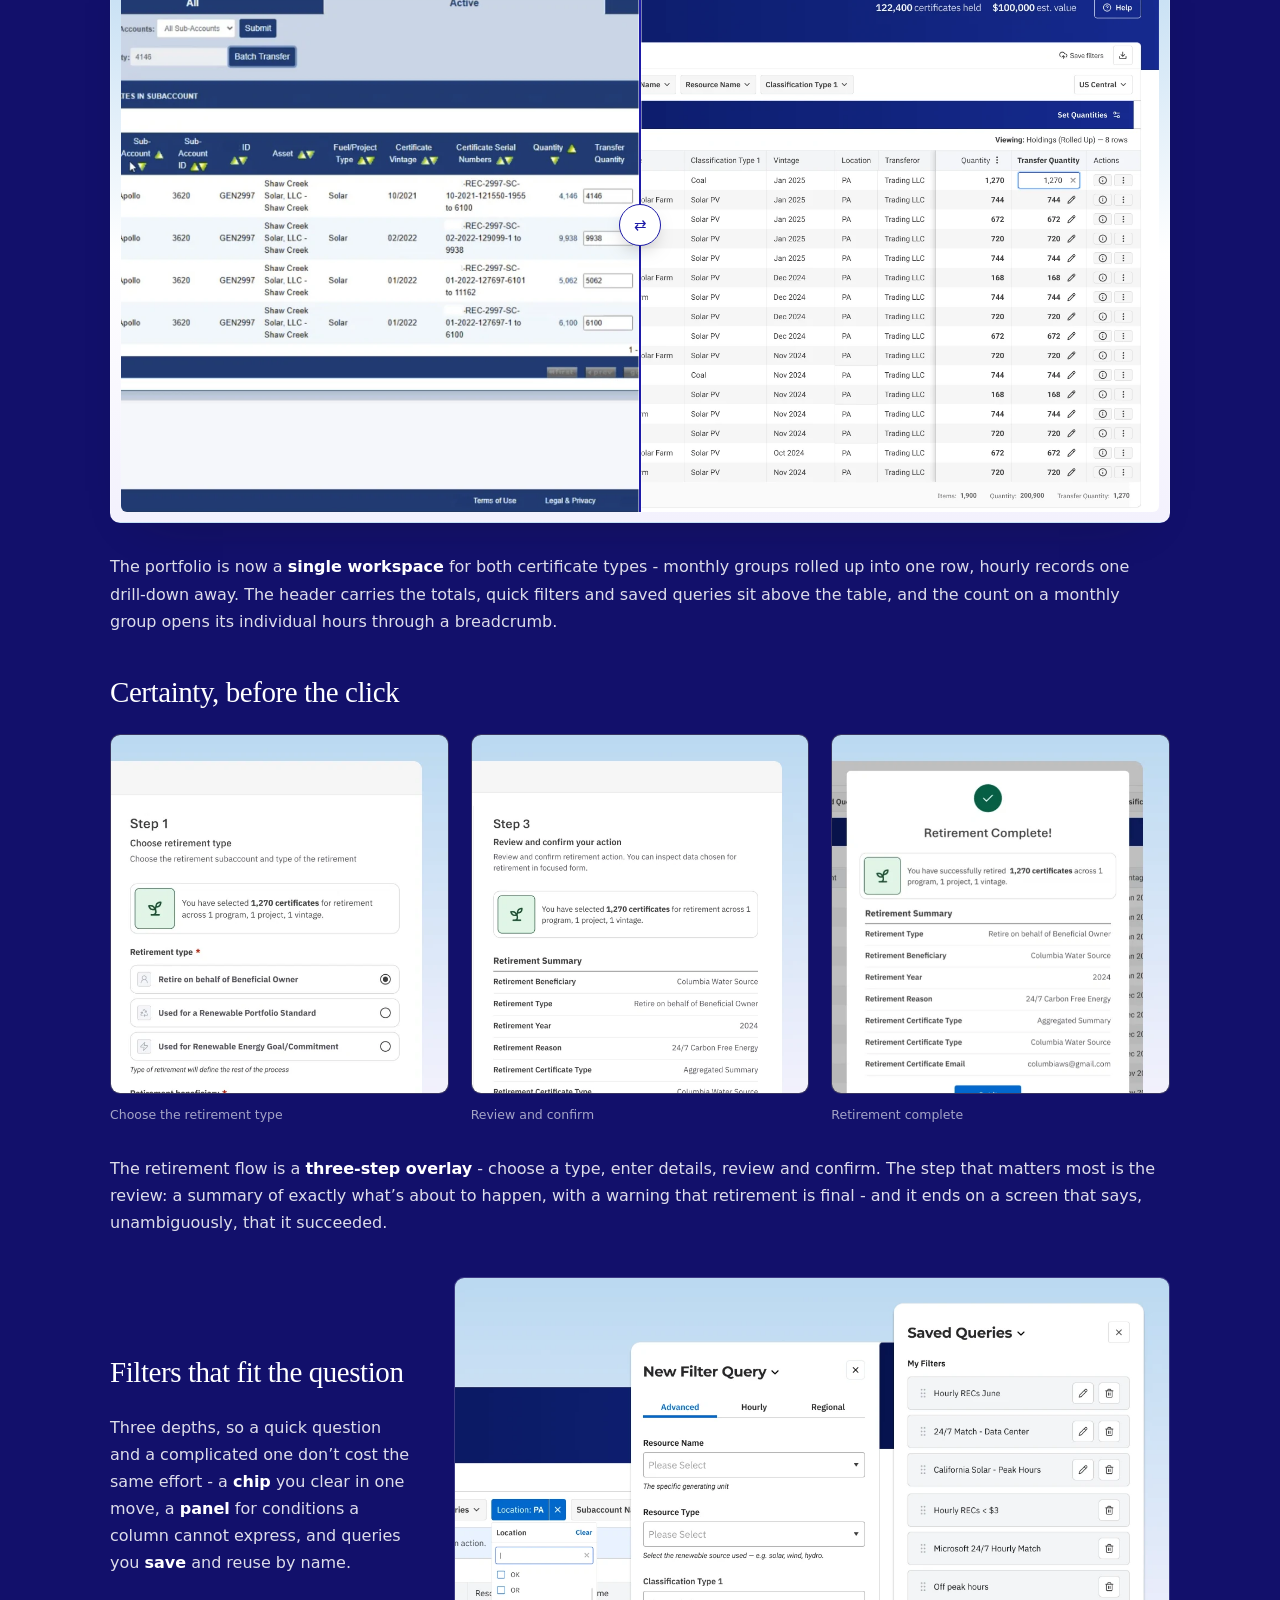
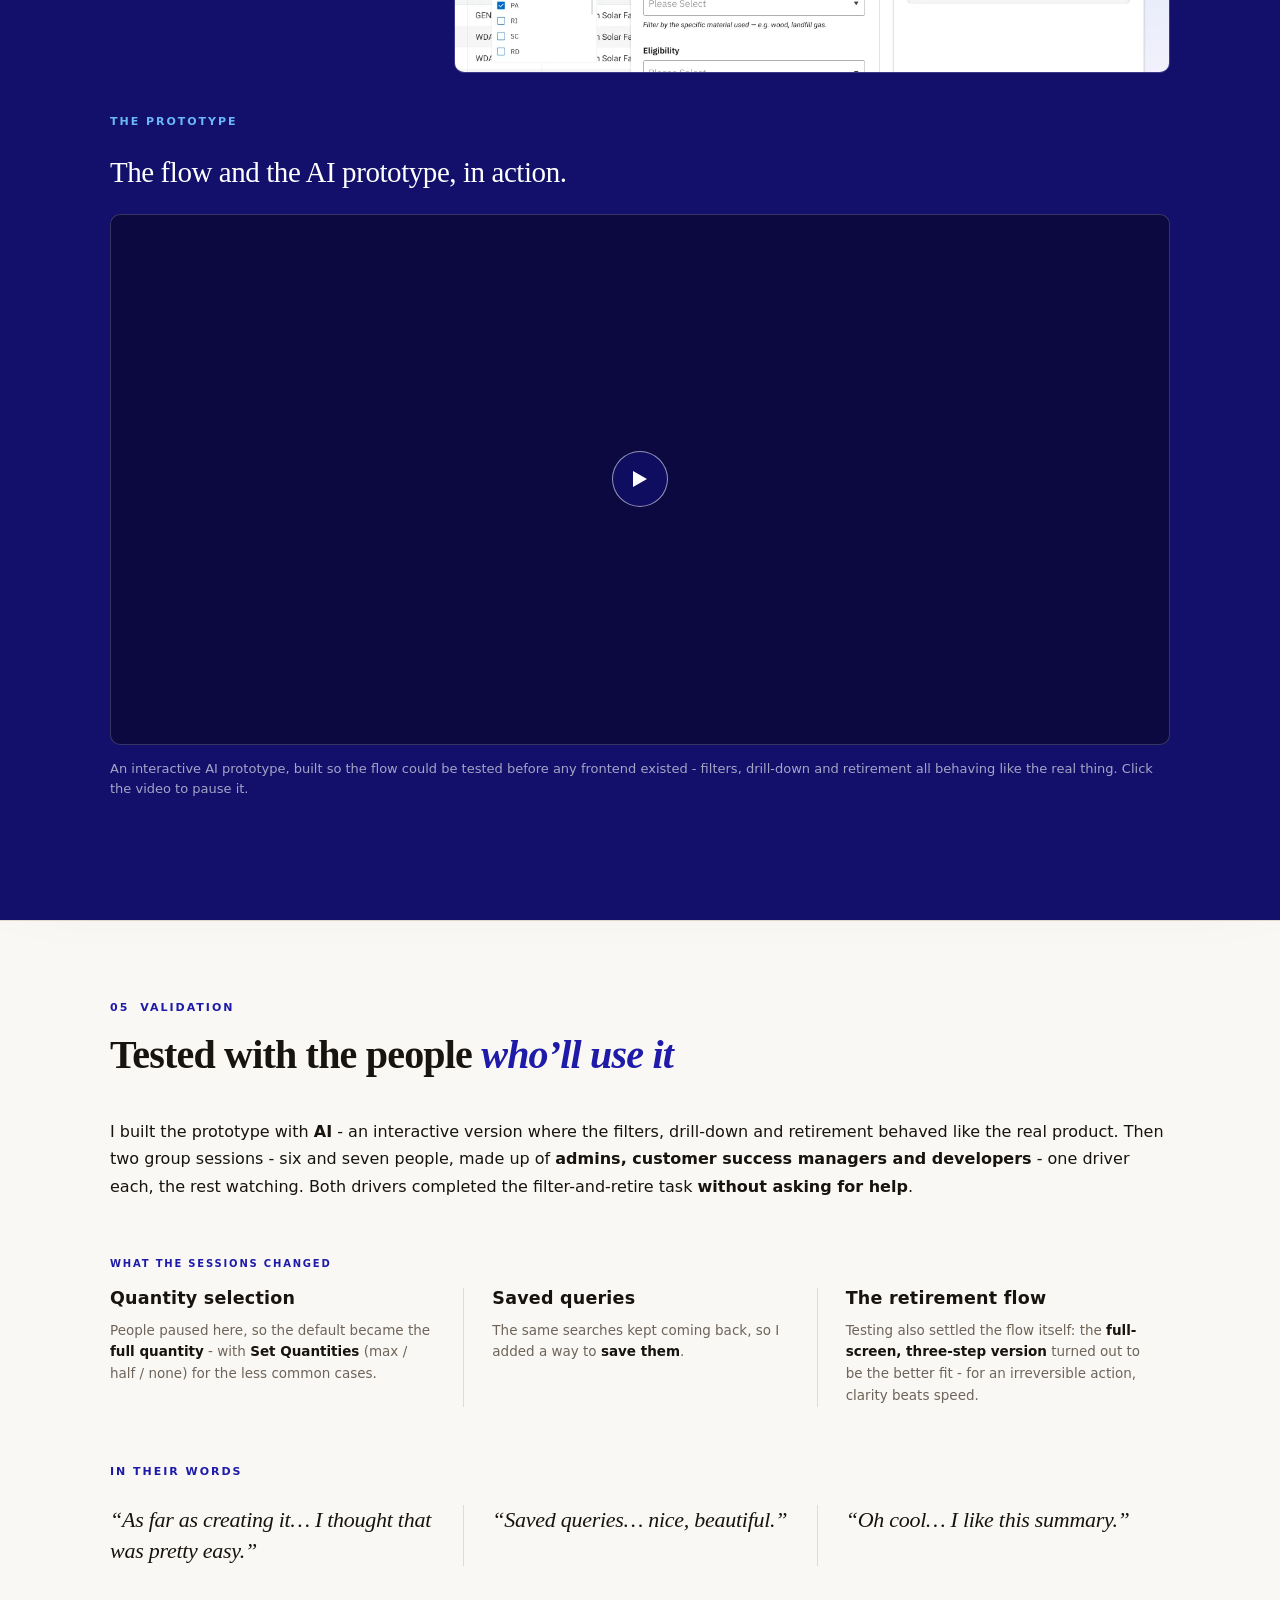
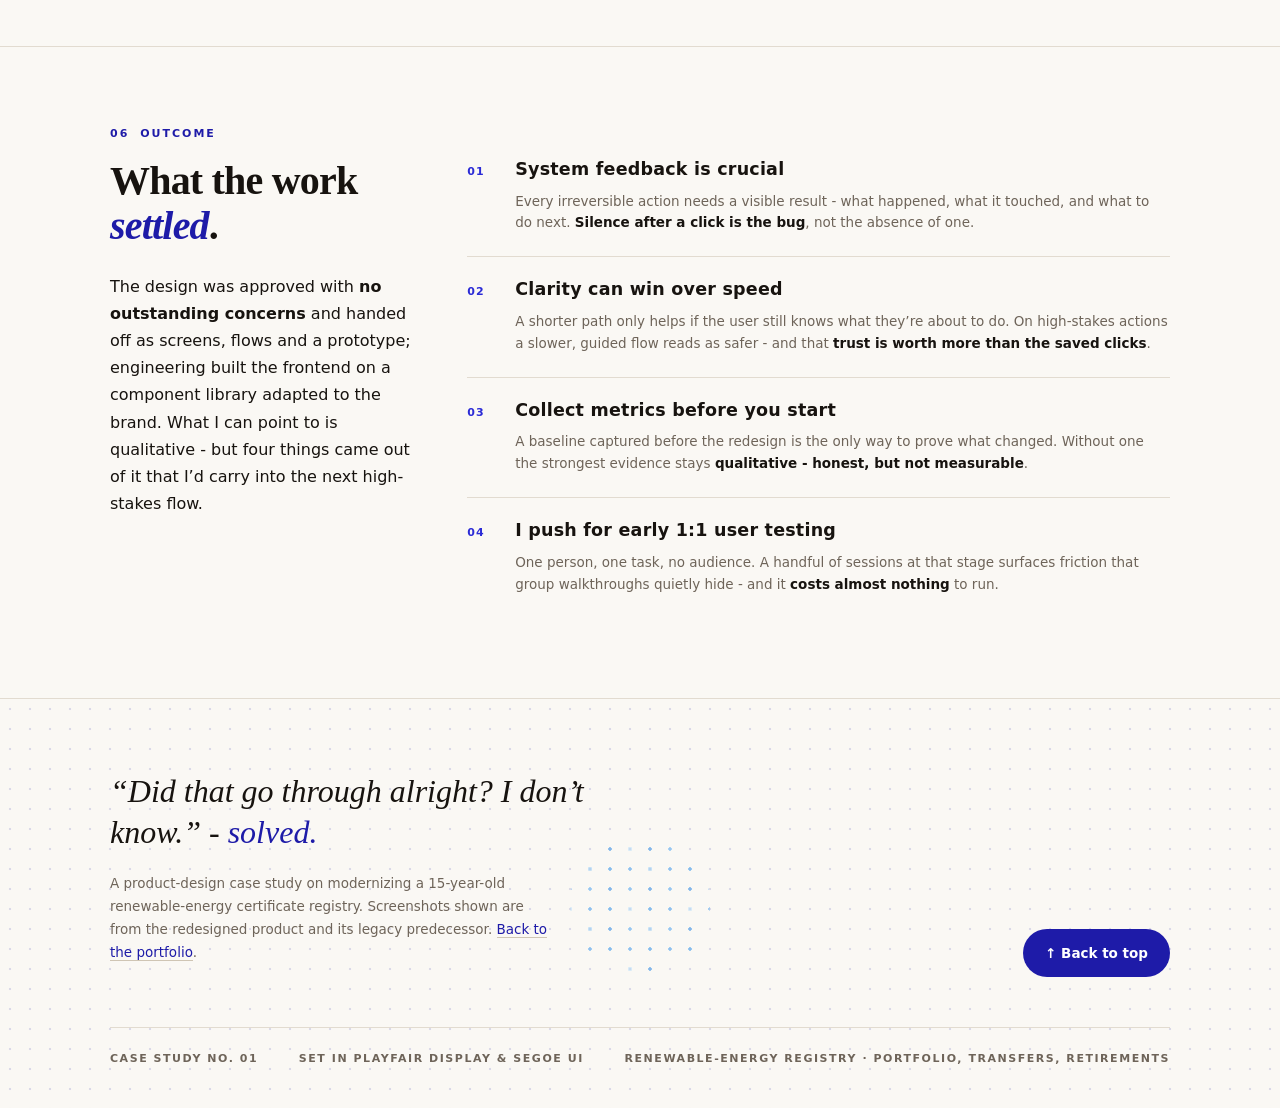
==== commit ded542d0: "Overall changes" ====
--- a/case-study/index.html
+++ b/case-study/index.html
@@ -111,8 +111,6 @@
   padding:22px 0;border-top:1px solid var(--rule)}
 .ledger-row:first-child{border-top:0;padding-top:0}
 .ledger-row .n{font-size:11px;font-weight:700;letter-spacing:.1em;color:var(--hl);line-height:1.9}
-.ledger-row h3{font-size:19px;font-weight:600;letter-spacing:.32px;line-height:1.22;margin:0 0 8px}
-.ledger-row p{font-size:14.5px;line-height:1.62;color:var(--muted);margin:0}
 .ledger-row p b{color:var(--ink);font-weight:600}
 @media (max-width:900px){
   .ledger{grid-template-columns:1fr;gap:30px}
@@ -121,6 +119,16 @@
 }
 @media (max-width:560px){ .ledger-row{grid-template-columns:1fr;column-gap:0} }
 
+/* One type scale for every column block: pain points, next steps, validation
+   findings, user stories, outcome rows. The section h2 is the only serif voice
+   at heading level - below it all these blocks speak in the same small sans.
+   Add any new block of this shape to both lists rather than restating sizes. */
+.pain h3, .next-col h3, .findings h3, .stories h3, .ledger-row h3{
+  font-family:var(--font-sans);font-size:17.5px;font-weight:600;letter-spacing:.22px;
+  line-height:1.24;margin:0 0 10px}
+.pain p, .next-col p, .findings p, .stories p, .ledger-row p{
+  font-size:13.5px;line-height:1.62;color:var(--muted);margin:0}
+
 /* one system for both blocks - quotes are the evidence, findings the takeaways */
 .block-label{font-family:var(--font-sans);font-size:11px;font-weight:700;letter-spacing:.18em;
   text-transform:uppercase;color:var(--accent);margin:0 0 24px}
@@ -132,16 +140,10 @@
 .comment p{font-family:var(--font-display);font-style:italic;font-size:clamp(19px,1.9vw,22px);
   line-height:1.38;letter-spacing:-.012em;color:var(--ink);margin:0}
 .findings{margin-top:56px}
-.findings h3{font-size:24px;letter-spacing:-.018em;color:var(--ink);margin:0 0 12px}
-.findings p{font-size:14.5px;line-height:1.66;color:var(--muted);margin:0}
 .findings p b{color:var(--ink);font-weight:600}
 
-/* quotes band - continues the navy sheet, so the voices sit right under the designs */
-.section.quotes{background:var(--navy);border-top:0}
-.section.quotes .wrap{padding-top:0}
-.quotes .block-label{color:var(--accent-on-dark)}
-.quotes .block-list li{border-left-color:rgba(255,255,255,.18)}
-.quotes .comment p{color:#fff}
+/* the quote band used to continue the navy sheet; it now sits inside Validation
+   on the light background, so it uses the default .block-list / .comment styles */
 @media (max-width:880px){
   .block-list{grid-template-columns:1fr}
   .block-list li{padding:20px 0 0;border-left:0;border-top:1px solid var(--rule)}
@@ -149,34 +151,24 @@
 }
 
 /* ============================================================
-   Research - statement + pain points
-   ============================================================ */
-/* align-items:start plus the offset below is what puts the first finding on
-   the same line as the h2. Centring the columns cannot do that: it moves the
-   left column down while the list stays put, so the title drifts off the line. */
-.pain-grid{display:grid;grid-template-columns:minmax(0,1.05fr) minmax(0,1fr);gap:56px;align-items:start}
-@media (max-width:900px){ .pain-grid{grid-template-columns:1fr;gap:36px} .pain-list{margin-top:0} }
-.pain-grid .sec-head{max-width:none;margin-bottom:26px}
-.pain-grid h2 .accent{color:var(--accent)}
-.statement{font-family:var(--font-sans);font-weight:600;font-size:16px;line-height:1.7;
-  color:var(--ink);margin:30px 0 0}
-.statement .red{color:var(--red)}
-/* pain points - no cards: type only, a hairline between each item.
-   The 40px offset skips the eyebrow block above the h2, so finding 01 starts
-   on the same line as the title. It tracks that eyebrow: change the eyebrow's
-   size or its bottom margin and this number has to follow. */
-.pain-list{display:grid;gap:0;margin-top:40px}
-.pain{display:grid;grid-template-columns:34px minmax(0,1fr);column-gap:14px;align-items:baseline;
-  padding:22px 0;border-top:1px solid var(--rule)}
-.pain:first-child{border-top:0;padding-top:0}
-.pain .num{font-size:11px;font-weight:700;letter-spacing:.1em;color:var(--red);line-height:1.9}
-.pain h3{font-size:19px;font-weight:600;letter-spacing:.32px;line-height:1.22;margin:0 0 8px}
-.pain p{grid-column:2;font-size:14.5px;line-height:1.62;color:var(--muted);margin:0}
-@media (max-width:560px){ .pain{grid-template-columns:1fr;column-gap:0} .pain p{grid-column:1} }
+   Research - user stories, the legacy flow, and its pain points
+   ============================================================ */
+#research h2 .accent{color:var(--accent)}
+/* pain points - a row of four, closing the section. The number sits above the
+   title: at a quarter of the width there is no room for a number column beside
+   the text, so the hairline between items does the separating instead. */
+.pain-list{display:grid;grid-template-columns:repeat(4,minmax(0,1fr))}
+.pain{padding:0 26px;border-left:1px solid var(--rule)}
+.pain:first-child{padding-left:0;border-left:0}
+.pain .num{font-size:11px;font-weight:700;letter-spacing:.1em;color:var(--red);line-height:1;margin:0 0 14px}
+@media (max-width:900px){
+  .pain-list{grid-template-columns:1fr}
+  .pain{padding:20px 0 0;border-left:0;border-top:1px solid var(--rule)}
+  .pain:first-child{padding-top:0;border-top:0}
+}
 
 /* ============================================================
    Shared columnar band - used by "Research next steps"
-   and "Quality of build"
    ============================================================ */
 
 /* Research, continued - merged into section 02: no divider, no chapter eyebrow */
@@ -185,11 +177,68 @@
 .next-cols{display:grid;grid-template-columns:repeat(3,1fr)}
 .next-col{padding:36px 30px 0;border-left:1px solid var(--rule)}
 .next-col:first-child{border-left:0;padding-left:0}
-.next-col h3{font-size:24px;letter-spacing:-.018em;color:var(--ink);margin:0 0 12px}
-.next-col p{font-size:14.5px;line-height:1.66;color:var(--muted);margin:0}
+/* the same band, reused on the navy sheet - the light-background colours above
+   would be unreadable there */
+.sheet .block-label{color:var(--accent-on-dark)}
+.sheet .next-col{border-left-color:rgba(255,255,255,.18)}
+/* the components block sits below the two sub-headings in the hierarchy,
+   so it is set a size down rather than competing with them */
+.sheet .next-col h3{color:#fff}
+.sheet .next-col p{color:rgba(255,255,255,.72)}
+.sheet .next-col p b{color:#fff}
+
+/* sub-headings over the strips - display serif, larger than a block label */
+.sheet .design-sub{font-family:var(--font-display);font-weight:400;font-size:clamp(21px,2.3vw,29px);
+  line-height:1.2;letter-spacing:-.015em;color:#fff;margin:0 0 24px}
 @media (max-width:900px){
   .next-cols{grid-template-columns:1fr}
   .next-col{border-left:0;padding:24px 0 0;border-top:1px solid var(--rule);margin-top:24px}
+  .sheet .next-col{border-top-color:rgba(255,255,255,.18)}
+}
+
+/* ============================================================
+   Legacy: user stories, the flow, and the screen it ran in
+   ============================================================ */
+.sub-head{font-family:var(--font-display);font-weight:400;font-size:clamp(20px,2.1vw,26px);
+  line-height:1.22;letter-spacing:-.014em;color:var(--ink);margin:0 0 24px}
+
+.stories{list-style:none;display:grid;grid-template-columns:repeat(2,minmax(0,1fr));gap:20px;margin:0;padding:0}
+.stories li{border:1px solid var(--rule-strong);border-radius:10px;padding:24px 26px 26px;background:var(--surface)}
+.stories .story-n{display:block;font-family:var(--font-sans);font-size:10px;font-weight:700;
+  letter-spacing:.18em;text-transform:uppercase;color:var(--accent);margin:0 0 10px}
+
+/* the flow diagram is a standalone SVG: it keeps its own type and its own
+   geometry, so it scales as one picture instead of reflowing. Below 760px it
+   stops shrinking and scrolls instead - at 320px wide the 13.5px notes would
+   be under 5px and unreadable. */
+.flow-fig{margin:0 0 44px;overflow-x:auto;overflow-y:hidden}
+.flow-fig img{display:block;width:100%;height:auto;min-width:760px}
+
+.legacy-fig{margin:44px 0 0}
+.legacy-fig img{display:block;width:100%;height:auto;border-radius:10px;border:1px solid var(--rule-strong);
+  box-shadow:0 22px 50px -40px rgba(23,19,15,.35)}
+.legacy-fig figcaption{margin:14px 0 0;font-size:13px;line-height:1.6;color:var(--muted)}
+
+/* prototype video - loops on its own, one click anywhere on it pauses */
+.proto-fig{margin:0}
+.proto{position:relative;border-radius:10px;overflow:hidden;background:#0B0940;
+  border:1px solid rgba(255,255,255,.18)}
+.proto-video{display:block;width:100%;height:auto}
+.proto-toggle{position:absolute;inset:0;width:100%;height:100%;margin:0;padding:0;border:0;
+  background:none;cursor:pointer;display:grid;place-items:center;color:#fff}
+.proto-toggle:focus-visible{outline:2px solid var(--accent-on-dark);outline-offset:-5px}
+.proto-icon{width:56px;height:56px;border-radius:50%;display:grid;place-items:center;
+  background:rgba(18,16,107,.74);border:1px solid rgba(255,255,255,.55);
+  opacity:0;transition:opacity .25s ease}
+.proto:hover .proto-icon,.proto-toggle:focus-visible .proto-icon,.proto.is-paused .proto-icon{opacity:1}
+/* two bars while playing, a triangle once paused */
+.proto-icon::before{content:"";display:block;width:13px;height:16px;
+  border-left:4px solid currentColor;border-right:4px solid currentColor}
+.proto.is-paused .proto-icon::before{width:0;height:0;border-left:14px solid currentColor;
+  border-right:0;border-top:8px solid transparent;border-bottom:8px solid transparent}
+.proto-fig figcaption{margin:14px 0 0;font-size:13px;line-height:1.6;color:rgba(255,255,255,.62)}
+@media (max-width:900px){
+  .stories{grid-template-columns:1fr}
 }
 
 /* ============================================================
@@ -199,7 +248,7 @@
 .dec{display:grid;grid-template-columns:44px minmax(0,1.15fr) minmax(0,1fr) minmax(0,1.15fr) minmax(0,1fr);
   gap:30px;align-items:start;background:var(--surface);border:1px solid var(--rule);border-radius:14px;padding:28px 30px}
 .dec-num{font-size:15px;font-weight:600;letter-spacing:.04em;color:var(--accent);padding-top:5px}
-.dec-q{font-family:var(--font-display);font-weight:600;font-size:clamp(20px,2.2vw,25px);line-height:1.16;
+.dec-q{font-family:var(--font-display);font-weight:400;font-size:clamp(20px,2.2vw,25px);line-height:1.16;
   letter-spacing:-.02em;color:var(--ink);margin:0}
 .dec-col .lab{font-size:10px;font-weight:700;letter-spacing:.14em;text-transform:uppercase;color:var(--muted);margin-bottom:11px}
 .dec-col p{font-size:14px;line-height:1.6;color:var(--muted);margin:0}
@@ -218,17 +267,31 @@
 .fig{margin:40px 0}
 
 /* before/after slider */
-.ba{position:relative;background:var(--surface);border:1px solid var(--rule-strong);box-shadow:0 22px 50px -36px rgba(23,19,15,.4);aspect-ratio:16/9;cursor:ew-resize;user-select:none;-webkit-user-select:none;touch-action:none;padding:10px;outline:none}
+.ba{position:relative;background:linear-gradient(180deg,#BBD9F1 0%,#FFFFFF 55%,#F3F1FD 100%);border:1px solid var(--rule-strong);border-radius:10px;box-shadow:0 22px 50px -36px rgba(23,19,15,.4);aspect-ratio:16/9;cursor:ew-resize;user-select:none;-webkit-user-select:none;touch-action:none;padding:10px;outline:none}
 .ba.dragging{cursor:grabbing}
 .ba:focus-visible{outline:2px solid var(--accent-on-dark);outline-offset:3px}
 /* no overflow clip: the divider must be able to reach the very edge of the image,
    which puts half of the knob outside the picture area */
 .ba .frame-in{position:absolute;inset:10px}
-.ba img{position:absolute;inset:0;width:100%;height:100%;object-fit:cover;object-position:top center;pointer-events:none;-webkit-user-drag:none}
+.ba img{position:absolute;inset:0;width:100%;height:100%;object-fit:cover;object-position:top center;pointer-events:none;-webkit-user-drag:none;border-radius:6px}
 .ba .before{clip-path:inset(0 50% 0 0)}
 .ba .handle{position:absolute;top:0;bottom:0;left:50%;width:2px;transform:translateX(-50%);background:var(--accent);box-shadow:0 0 0 1px rgba(255,255,255,.45);z-index:3}
 .ba .handle .knob{position:absolute;top:50%;left:50%;transform:translate(-50%,-50%);width:42px;height:42px;border-radius:50%;background:var(--surface);color:var(--accent);display:grid;place-items:center;font-size:15px;border:1px solid var(--accent);box-shadow:0 8px 20px -10px rgba(23,19,15,.5);font-family:var(--font-display);cursor:grab}
 .ba.dragging .handle .knob{cursor:grabbing}
+
+/* three-up strip of screenshots - used by the retirement flow and by the
+   filtering levels, both read left to right */
+.flow{list-style:none;display:grid;grid-template-columns:repeat(3,1fr);gap:22px;margin:0;padding:0}
+.flow-shot{position:relative;overflow:hidden;aspect-ratio:620/660;border-radius:10px;
+  border:1px solid rgba(255,255,255,.18);background:#0B0940}
+.flow-shot img{position:absolute;inset:0;width:100%;height:100%;object-fit:cover;display:block}
+.flow-cap{margin:12px 0 0;font-size:12.5px;line-height:1.5;color:rgba(255,255,255,.62)}
+@media (max-width:900px){ .flow{grid-template-columns:1fr;gap:28px} }
+
+/* short copy beside one wide shot - the filtering block */
+.split{display:grid;grid-template-columns:minmax(0,300px) minmax(0,1fr);gap:44px;align-items:center}
+.split-media img{display:block;width:100%;height:auto;border-radius:10px;border:1px solid rgba(255,255,255,.18)}
+@media (max-width:900px){ .split{grid-template-columns:1fr;gap:24px} }
 
 /* ============================================================
    Navy sheet - the solution showcase
@@ -317,7 +380,7 @@
     </div>
 
     <div class="hero-shot reveal" style="--d:.3s">
-      <img src="../assets/portfolio-overview.webp" alt="Redesigned portfolio overview - monthly and hourly holdings in one workspace" width="1600" height="900" />
+      <img src="../assets/portfolio-overview.webp" alt="Redesigned portfolio overview - monthly and hourly holdings in one workspace" width="1920" height="1080" />
     </div>
   </div>
 </section>
@@ -361,41 +424,78 @@
 <!-- ===================== 2 · RESEARCH ===================== -->
 <section class="section" id="research">
   <div class="wrap">
-    <div class="pain-grid">
-      <div>
-        <div class="sec-head reveal">
-          <span class="eyebrow"><span class="n">02</span> Research</span>
-          <h2>Understanding the <span class="accent">legacy</span> and new challenges</h2>
-        </div>
-
-        <div class="reveal">
-          <p class="body">Before I started drafting anything, I wanted to understand what I was working with. I spent the first phase of the project in research, learning the concept of renewable energy certificates (RECs).</p>
-          <p class="body">Then the discovery phase kicked in. The client gave us user stories, and I took part in five shadow sessions and countless syncs to understand what users really do in the platform - and where it fails. Let me tell you, I saw what I came for.</p>
-          <p class="statement">With AI doing the lifting and me doing the sense-making, I synthesized the main flows and the <span class="red">crucial pain points.</span></p>
-        </div>
-      </div>
-
-      <div class="pain-list reveal" style="--d:.08s">
+    <div class="sec-head reveal">
+      <span class="eyebrow"><span class="n">02</span> Research</span>
+      <h2>Understanding the <span class="accent">legacy</span> and new challenges</h2>
+    </div>
+
+    <div class="reveal" style="margin-top:26px">
+      <p class="body wide">The first phase was research - five shadow sessions and a run of syncs, watching what people actually do in the platform and where it fails. Everything below came out of that.</p>
+    </div>
+
+    <div class="reveal" style="margin-top:64px">
+      <p class="block-label">Synthesized from the sessions</p>
+      <p class="sub-head">Four user stories, shaped around the client&rsquo;s needs.</p>
+      <ol class="stories">
+              <li>
+                <span class="story-n">User story 1</span>
+                <h3>UI/UX Enhancements</h3>
+                <p>As a User, I want an intuitive and valuable user experience, so that I can accomplish my objectives easily.</p>
+              </li>
+              <li>
+                <span class="story-n">User story 2</span>
+                <h3>NFRs: bulk transfers, retirements in Ownership</h3>
+                <p>As an end user, I want the system to perform reliably, quickly, and transparently, so that I can efficiently transact with confidence.</p>
+              </li>
+              <li>
+                <span class="story-n">User story 3</span>
+                <h3>Multiple Time Zone Support</h3>
+                <p>As a participant in a Voluntary Renewable program, I should not have to select the granularity of certificate vintage. This is assigned by program.</p>
+              </li>
+              <li>
+                <span class="story-n">User story 4</span>
+                <h3>Unify Monthly and Hourly Programs</h3>
+                <p>As a participant in a Voluntary Renewable program, I should not have to select the granularity of certificate vintage. This is assigned by program.</p>
+              </li>
+            </ol>
+    </div>
+
+    <div class="reveal" style="margin-top:64px">
+      <p class="block-label">The legacy transfer flow</p>
+      <p class="sub-head">Four steps, ending in silence.</p>
+      <figure class="flow-fig">
+        <img src="../assets/legacy-flow.svg" alt="The legacy transfer flow in four steps: navigate to view RECs, decide to transfer, open batch transfer setup, submit the batch transfer." width="1060" height="240" loading="lazy" decoding="async" />
+      </figure>
+      <figure class="legacy-fig">
+              <img src="../assets/legacy-portfolio.webp" alt="The legacy registry - a flat, view-only certificate table with no filtering" width="2080" height="1032" loading="lazy" decoding="async" />
+              <figcaption>The screen all of it happened on - one flat table, no filtering, and no actions where the work actually happens.</figcaption>
+            </figure>
+    </div>
+
+    <div class="reveal" style="margin-top:64px">
+      <p class="block-label">The pain points</p>
+      <p class="sub-head">Four things the platform made hard.</p>
+      <div class="pain-list">
         <article class="pain">
-          <div class="num">01</div>
-          <h3>No feedback</h3>
-          <p>The system gives virtually no feedback - no action returns a status message or a confirmation.</p>
-        </article>
+                  <div class="num">01</div>
+                  <h3>No feedback</h3>
+                  <p>The system gives virtually no feedback - no action returns a status message or a confirmation.</p>
+                </article>
         <article class="pain">
-          <div class="num">02</div>
-          <h3>Redundant navigation</h3>
-          <p>Retiring a certificate required navigating out of the scoping context - too many steps for a basic action.</p>
-        </article>
+                  <div class="num">02</div>
+                  <h3>Redundant navigation</h3>
+                  <p>Retiring a certificate required navigating out of the scoping context - too many steps for a basic action.</p>
+                </article>
         <article class="pain">
-          <div class="num">03</div>
-          <h3>Holdings split</h3>
-          <p>Hourly and monthly holdings lived in two separate views, so the user had to decide which one to look at.</p>
-        </article>
+                  <div class="num">03</div>
+                  <h3>Holdings split</h3>
+                  <p>Hourly and monthly holdings lived in two separate views, so the user had to decide which one to look at.</p>
+                </article>
         <article class="pain">
-          <div class="num">04</div>
-          <h3>No filtering</h3>
-          <p>There is no way to filter holdings at all. Navigating an enormous list of items means scrolling through it.</p>
-        </article>
+                  <div class="num">04</div>
+                  <h3>No filtering</h3>
+                  <p>There is no way to filter holdings at all. Navigating an enormous list of items means scrolling through it.</p>
+                </article>
       </div>
     </div>
   </div>
@@ -406,21 +506,21 @@
   <div class="wrap">
     <div class="sec-head reveal">
       <h2>Exercises that <em>set the direction</em>.</h2>
-      <p class="lede">With the pain points mapped, ideation became concrete - testing the structure with the people who know it best, sorting the filters people actually reach for, and studying how other products solve the same problems.</p>
+      <p class="lede">With the pain points mapped, ideation became concrete - testing the structure with the people who know it best, brainstorming the filters people actually reach for, and studying how other products solve the same problems.</p>
     </div>
 
     <div class="next-cols">
       <div class="next-col reveal">
         <h3>IA testing</h3>
-        <p>I ran an IA card-sorting exercise with stakeholders and internal users - the people who had all the knowledge I could get.</p>
+        <p>An IA card-sorting exercise with stakeholders and internal users - the people who held all the knowledge there was to get.</p>
       </div>
       <div class="next-col reveal" style="--d:.08s">
-        <h3>Filter sorting</h3>
-        <p>I ran a filter-sorting exercise to work out which filters would actually be useful when scoping through holdings.</p>
+        <h3>Filter brainstorming</h3>
+        <p>A filter brainstorming session, run as an open card sort, to work out which filters would actually be useful when scoping through holdings.</p>
       </div>
       <div class="next-col reveal" style="--d:.16s">
         <h3>Pattern research</h3>
-        <p>I reviewed established patterns for filtering, navigation and data presentation across leading SaaS apps.</p>
+        <p>A review of established patterns for filtering, navigation and data presentation across leading SaaS apps.</p>
       </div>
     </div>
   </div>
@@ -490,16 +590,103 @@
   </div>
 </section>
 
-<!-- ===================== 4 · VALIDATION ===================== -->
+<!-- ===================== 4 · SOLUTION (navy sheet) ===================== -->
+<section class="sheet" id="solution">
+  <div class="wrap">
+    <div class="sec-head reveal">
+      <span class="eyebrow"><span class="n">04</span> The solution</span>
+      <h2>Designing for <em>certainty</em></h2>
+    </div>
+
+    <!-- how the work was framed - carried over from the section that used to
+         follow the solution. Three columns, same band as "Research next steps". -->
+    <div class="reveal" style="margin-bottom:44px">
+      <p class="block-label">How it was built</p>
+      <div class="next-cols">
+        <div class="next-col">
+          <h3>Kendo components</h3>
+          <p>The project was built on the <b>Kendo</b> component library.</p>
+        </div>
+        <div class="next-col">
+          <h3>Modernisation first</h3>
+          <p>Bring the product up to date, not start again. The effort went into <b>structure, density and states</b> rather than new components.</p>
+        </div>
+        <div class="next-col">
+          <h3>Brand tokens</h3>
+          <p>Colour and type are bound to the <b>brand tokens</b>, so one change lands everywhere instead of drifting screen by screen.</p>
+        </div>
+      </div>
+    </div>
+
+    <div class="fig reveal">
+      <div class="ba" id="ba" role="slider" tabindex="0" aria-label="Compare the legacy registry with the redesigned portfolio" aria-valuemin="0" aria-valuemax="100" aria-valuenow="50">
+        <div class="frame-in">
+          <img src="../assets/portfolio-overview.webp" alt="Redesigned portfolio overview - monthly and hourly holdings in one workspace" width="1920" height="1080" />
+          <img class="before" src="../assets/legacy-portfolio.webp" alt="Legacy registry portfolio - a flat certificate table with no filtering" width="2080" height="1032" loading="lazy" decoding="async" />
+          <div class="handle" id="ba-handle"><span class="knob">⇄</span></div>
+        </div>
+      </div>
+      <p class="body wide" style="margin:30px 0 0">The portfolio is now a <b>single workspace</b> for both certificate types - monthly groups rolled up into one row, hourly records one drill-down away. The header carries the totals, quick filters and saved queries sit above the table, and the count on a monthly group opens its individual hours through a breadcrumb.</p>
+    </div>
+
+    <div class="fig reveal" style="--d:.08s">
+      <p class="design-sub">Certainty, before the click</p>
+      <ol class="flow">
+        <li>
+          <div class="flow-shot"><img src="../assets/retirement-flow-1-type.webp" alt="Step 1 of the retirement overlay, choosing the retirement type" width="620" height="660" loading="lazy" decoding="async" /></div>
+          <p class="flow-cap">Choose the retirement type</p>
+        </li>
+        <li>
+          <div class="flow-shot"><img src="../assets/retirement-flow-2-review.webp" alt="Step 3 of the retirement overlay, reviewing the summary before confirming" width="620" height="660" loading="lazy" decoding="async" /></div>
+          <p class="flow-cap">Review and confirm</p>
+        </li>
+        <li>
+          <div class="flow-shot"><img src="../assets/retirement-flow-3-complete.webp" alt="Retirement complete, with a summary of what was retired" width="620" height="660" loading="lazy" decoding="async" /></div>
+          <p class="flow-cap">Retirement complete</p>
+        </li>
+      </ol>
+      <p class="body wide" style="margin:30px 0 0">The retirement flow is a <b>three-step overlay</b> - choose a type, enter details, review and confirm. The step that matters most is the review: a summary of exactly what’s about to happen, with a warning that retirement is final - and it ends on a screen that says, unambiguously, that it succeeded.</p>
+    </div>
+
+    <div class="fig reveal">
+      <div class="split">
+        <div>
+          <p class="design-sub">Filters that fit the question</p>
+          <p class="body">Three depths, so a quick question and a complicated one don’t cost the same effort - a <b>chip</b> you clear in one move, a <b>panel</b> for conditions a column cannot express, and queries you <b>save</b> and reuse by name.</p>
+        </div>
+        <div class="split-media">
+          <img src="../assets/filtering.webp" alt="Filter chips, the New Filter Query panel and Saved Queries shown together" width="1196" height="660" loading="lazy" decoding="async" />
+        </div>
+      </div>
+    </div>
+
+    <div class="fig reveal">
+      <p class="block-label">The prototype</p>
+      <p class="design-sub">The flow and the AI prototype, in action.</p>
+      <figure class="proto-fig">
+        <div class="proto">
+          <video class="proto-video" src="../assets/prototype.mp4" width="3354" height="1768" autoplay loop muted playsinline preload="metadata"></video>
+          <button class="proto-toggle" type="button" aria-label="Pause the prototype video">
+            <span class="proto-icon" aria-hidden="true"></span>
+          </button>
+        </div>
+        <figcaption>An interactive AI prototype, built so the flow could be tested before any frontend existed - filters, drill-down and retirement all behaving like the real thing. Click the video to pause it.</figcaption>
+      </figure>
+    </div>
+
+  </div>
+</section>
+
+<!-- ===================== 5 · VALIDATION ===================== -->
 <section class="section" id="validation">
   <div class="wrap">
     <div class="sec-head reveal">
-      <span class="eyebrow"><span class="n">04</span> Validation</span>
+      <span class="eyebrow"><span class="n">05</span> Validation</span>
       <h2>Tested with the people <em>who’ll use it</em></h2>
     </div>
 
     <div class="reveal">
-      <p class="body wide">I built the prototype with <b>AI</b> - an interactive version where the filters, drill-down and retirement behaved like the real product. Then two group sessions, six and seven people, one driver each and the rest watching. Both drivers completed the filter-and-retire task <b>without asking for help</b>.</p>
+      <p class="body wide">I built the prototype with <b>AI</b> - an interactive version where the filters, drill-down and retirement behaved like the real product. Then two group sessions - six and seven people, made up of <b>admins, customer success managers and developers</b> - one driver each, the rest watching. Both drivers completed the filter-and-retire task <b>without asking for help</b>.</p>
     </div>
 
     <div class="findings reveal">
@@ -519,93 +706,25 @@
         </li>
       </ol>
     </div>
-  </div>
-</section>
-
-<!-- ===================== 5 · SOLUTION (navy sheet) ===================== -->
-<section class="sheet" id="solution">
-  <div class="wrap">
-    <div class="sec-head reveal">
-      <span class="eyebrow"><span class="n">05</span> The solution</span>
-      <h2>Designing for <em>certainty</em></h2>
-      <p class="lede">The redesigned portfolio turns a hard-to-scan table into a workspace. Drag the divider to see the shift.</p>
-    </div>
-
-    <div class="fig reveal">
-      <div class="ba" id="ba" role="slider" tabindex="0" aria-label="Compare the legacy registry with the redesigned portfolio" aria-valuemin="0" aria-valuemax="100" aria-valuenow="50">
-        <div class="frame-in">
-          <img src="../assets/portfolio-overview.webp" alt="Redesigned portfolio overview - monthly and hourly holdings in one workspace" width="1600" height="900" />
-          <img class="before" src="../assets/legacy-portfolio.webp" alt="Legacy registry portfolio - a flat certificate table with no filtering" width="1400" height="795" loading="lazy" decoding="async" />
-          <div class="handle" id="ba-handle"><span class="knob">⇄</span></div>
-        </div>
-      </div>
-      <p class="body wide" style="margin:30px 0 0">The portfolio is now a <b>single workspace</b> for both certificate types - monthly groups rolled up into one row, hourly records one drill-down away. The header carries the totals, quick filters and saved queries sit above the table, and the count on a monthly group opens its individual hours through a breadcrumb.</p>
-    </div>
-
-    <div class="fig reveal" style="--d:.08s">
-      <div class="ba" role="slider" tabindex="0" aria-label="Compare the legacy transfer form with the redesigned review and confirm step" aria-valuemin="0" aria-valuemax="100" aria-valuenow="50">
-        <div class="frame-in">
-          <img src="../assets/retirement-review.webp" alt="The redesigned retirement review and confirm step" width="1600" height="900" loading="lazy" decoding="async" />
-          <img class="before" src="../assets/legacy-transfer-form.webp" alt="The legacy transfer certificates form" width="1600" height="910" loading="lazy" decoding="async" />
-          <div class="handle"><span class="knob">⇄</span></div>
-        </div>
-      </div>
-    </div>
-
-    <div class="reveal">
-      <p class="body wide">The retirement flow is a <b>three-step overlay</b> - choose a type, enter details, review and confirm. The step that matters most is the review: a summary of exactly what’s about to happen, with a warning that retirement is final - and it ends on a screen that says, unambiguously, that it succeeded.</p>
-    </div>
-
-  </div>
-</section>
-
-<!-- ===================== QUOTES (under the designs) ===================== -->
-<section class="section quotes" id="quotes">
-  <div class="wrap">
-    <div class="reveal">
+
+
+    <div class="reveal" style="margin-top:56px">
       <p class="block-label">In their words</p>
       <ol class="block-list">
-        <li class="comment"><p>“Oh cool, I like this.”</p></li>
         <li class="comment"><p>“As far as creating it… I thought that was pretty easy.”</p></li>
         <li class="comment"><p>“Saved queries… nice, beautiful.”</p></li>
+        <li class="comment"><p>“Oh cool… I like this summary.”</p></li>
       </ol>
     </div>
   </div>
 </section>
-
-<!-- ===================== 6 · QUALITY OF BUILD ===================== -->
-<section class="section" id="quality-of-build">
-  <div class="wrap">
-    <div class="sec-head reveal">
-      <span class="eyebrow"><span class="n">06</span> Quality of build</span>
-      <h2>One library, <em>one set of tokens</em>.</h2>
-      <p class="lede">The design was built with the components it was specified against - and stayed testable after handoff.</p>
-    </div>
-
-    <div class="next-cols">
-      <div class="next-col reveal">
-        <h3>Kendo components</h3>
-        <p>The whole product was built on the <b>Kendo component library</b> - the shipped UI uses the same components the screens were designed against.</p>
-      </div>
-      <div class="next-col reveal" style="--d:.08s">
-        <h3>Brand tokens</h3>
-        <p>Colour and typography come from <b>brand tokens</b>, so a change lands everywhere at once instead of drifting screen by screen.</p>
-      </div>
-      <div class="next-col reveal" style="--d:.16s">
-        <h3>Source of truth</h3>
-        <p>Every screen lives in <b>Figma</b> as the source of truth - with an <b>AI prototype</b> on top of it, so the flow could be tested before it was built.</p>
-      </div>
-    </div>
-  </div>
-</section>
-
-<!-- ===================== 7 · OUTCOME ===================== -->
+<!-- ===================== 6 · OUTCOME ===================== -->
 <section class="section" id="outcome">
   <div class="wrap">
     <div class="ledger">
       <div class="ledger-aside reveal">
         <div class="sec-head">
-          <span class="eyebrow"><span class="n">07</span> Outcome</span>
+          <span class="eyebrow"><span class="n">06</span> Outcome</span>
           <h2>What the work <em>settled</em>.</h2>
         </div>
         <p class="body">The design was approved with <b>no outstanding concerns</b> and handed off as screens, flows and a prototype; engineering built the frontend on a component library adapted to the brand. What I can point to is qualitative - but four things came out of it that I’d carry into the next high-stakes flow.</p>
@@ -743,6 +862,28 @@
 
     window.addEventListener("resize", function(){ apply(pos); });
   });
+
+  /* ---- prototype video: loops by default, a click anywhere pauses it ---- */
+  var proto = document.querySelector(".proto");
+  if (proto){
+    var protoVideo = proto.querySelector("video");
+    var protoBtn = proto.querySelector(".proto-toggle");
+    function protoSync(){
+      var paused = protoVideo.paused;
+      proto.classList.toggle("is-paused", paused);
+      protoBtn.setAttribute("aria-label", paused ? "Play the prototype video" : "Pause the prototype video");
+    }
+    if (protoVideo && protoBtn){
+      protoBtn.addEventListener("click", function(){
+        if (protoVideo.paused){ protoVideo.play(); } else { protoVideo.pause(); }
+      });
+      protoVideo.addEventListener("play", protoSync);
+      protoVideo.addEventListener("pause", protoSync);
+      /* autoplay is decorative: if motion is unwelcome, start it stopped */
+      if (reduce){ protoVideo.pause(); }
+      protoSync();
+    }
+  }
 
   /* ---- dot-field bright layer follows cursor (footer) ---- */
   var canHover = window.matchMedia("(hover: hover) and (pointer: fine)").matches;
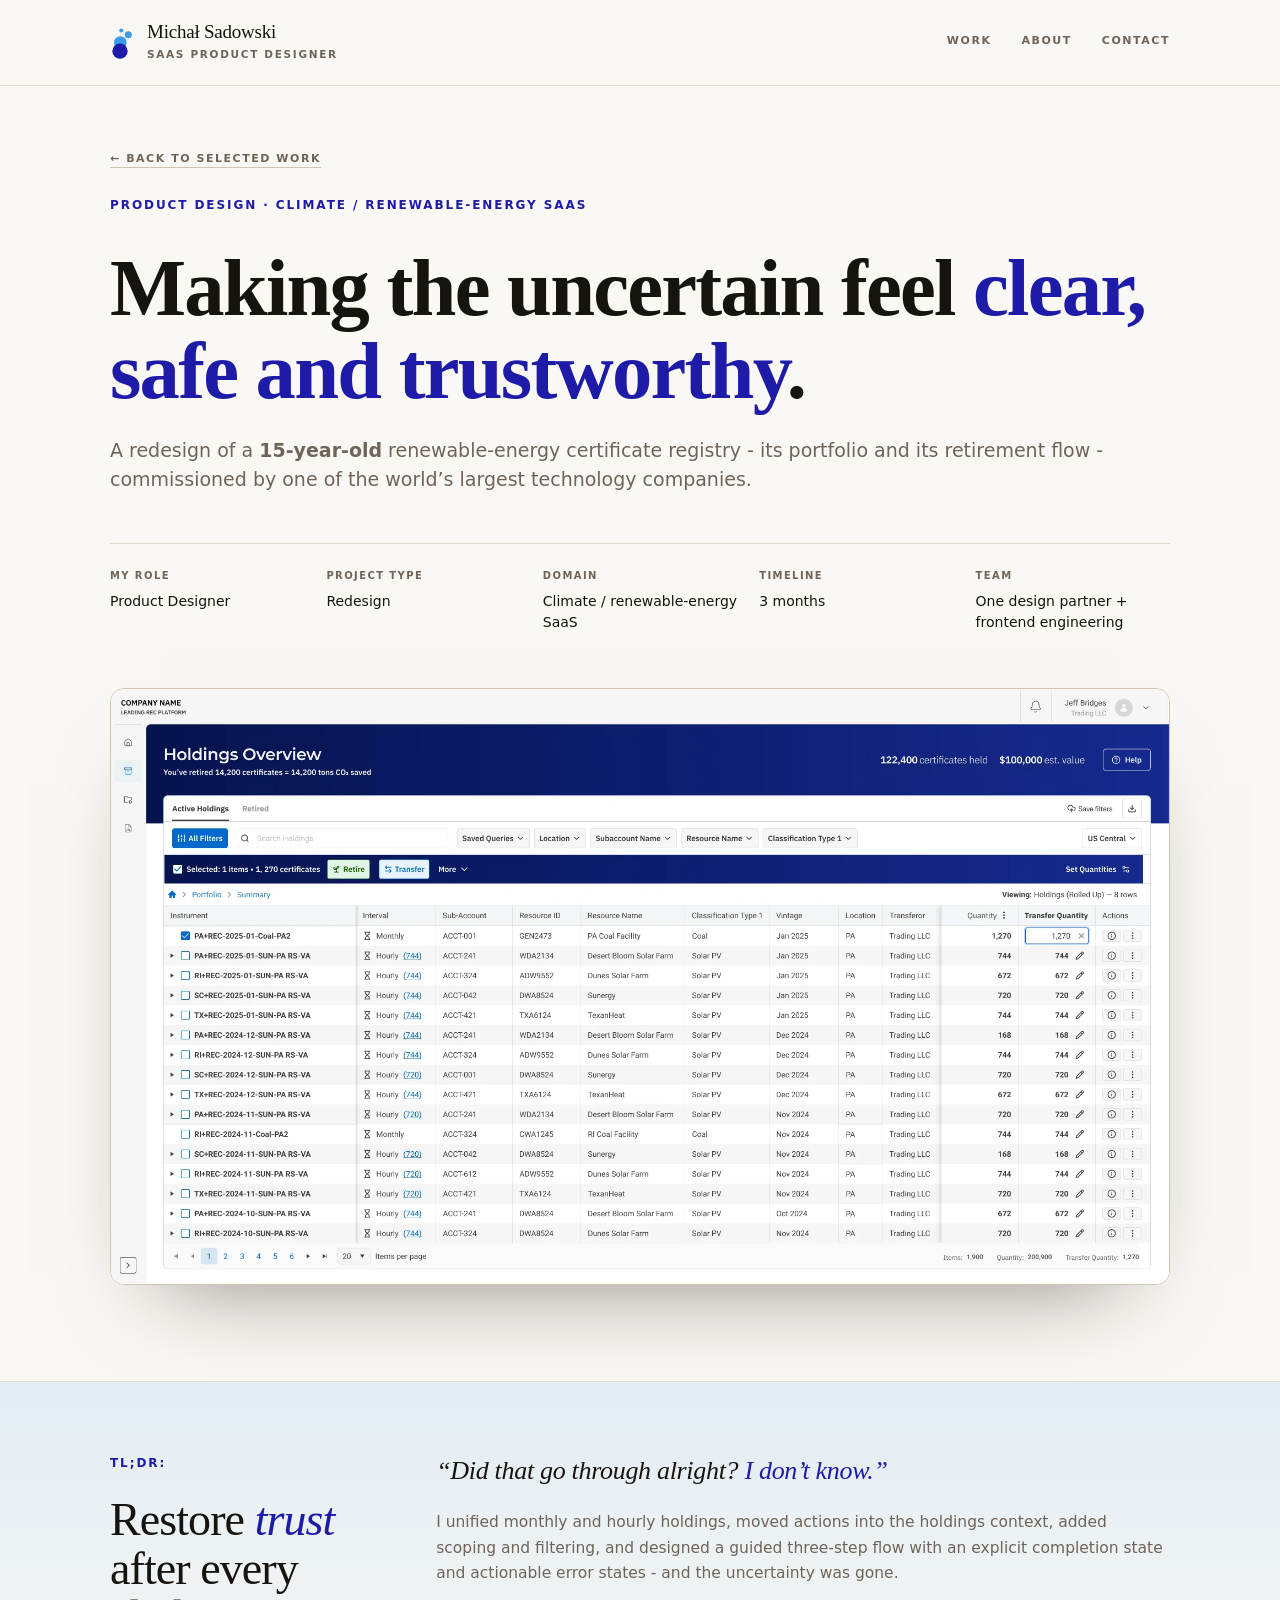
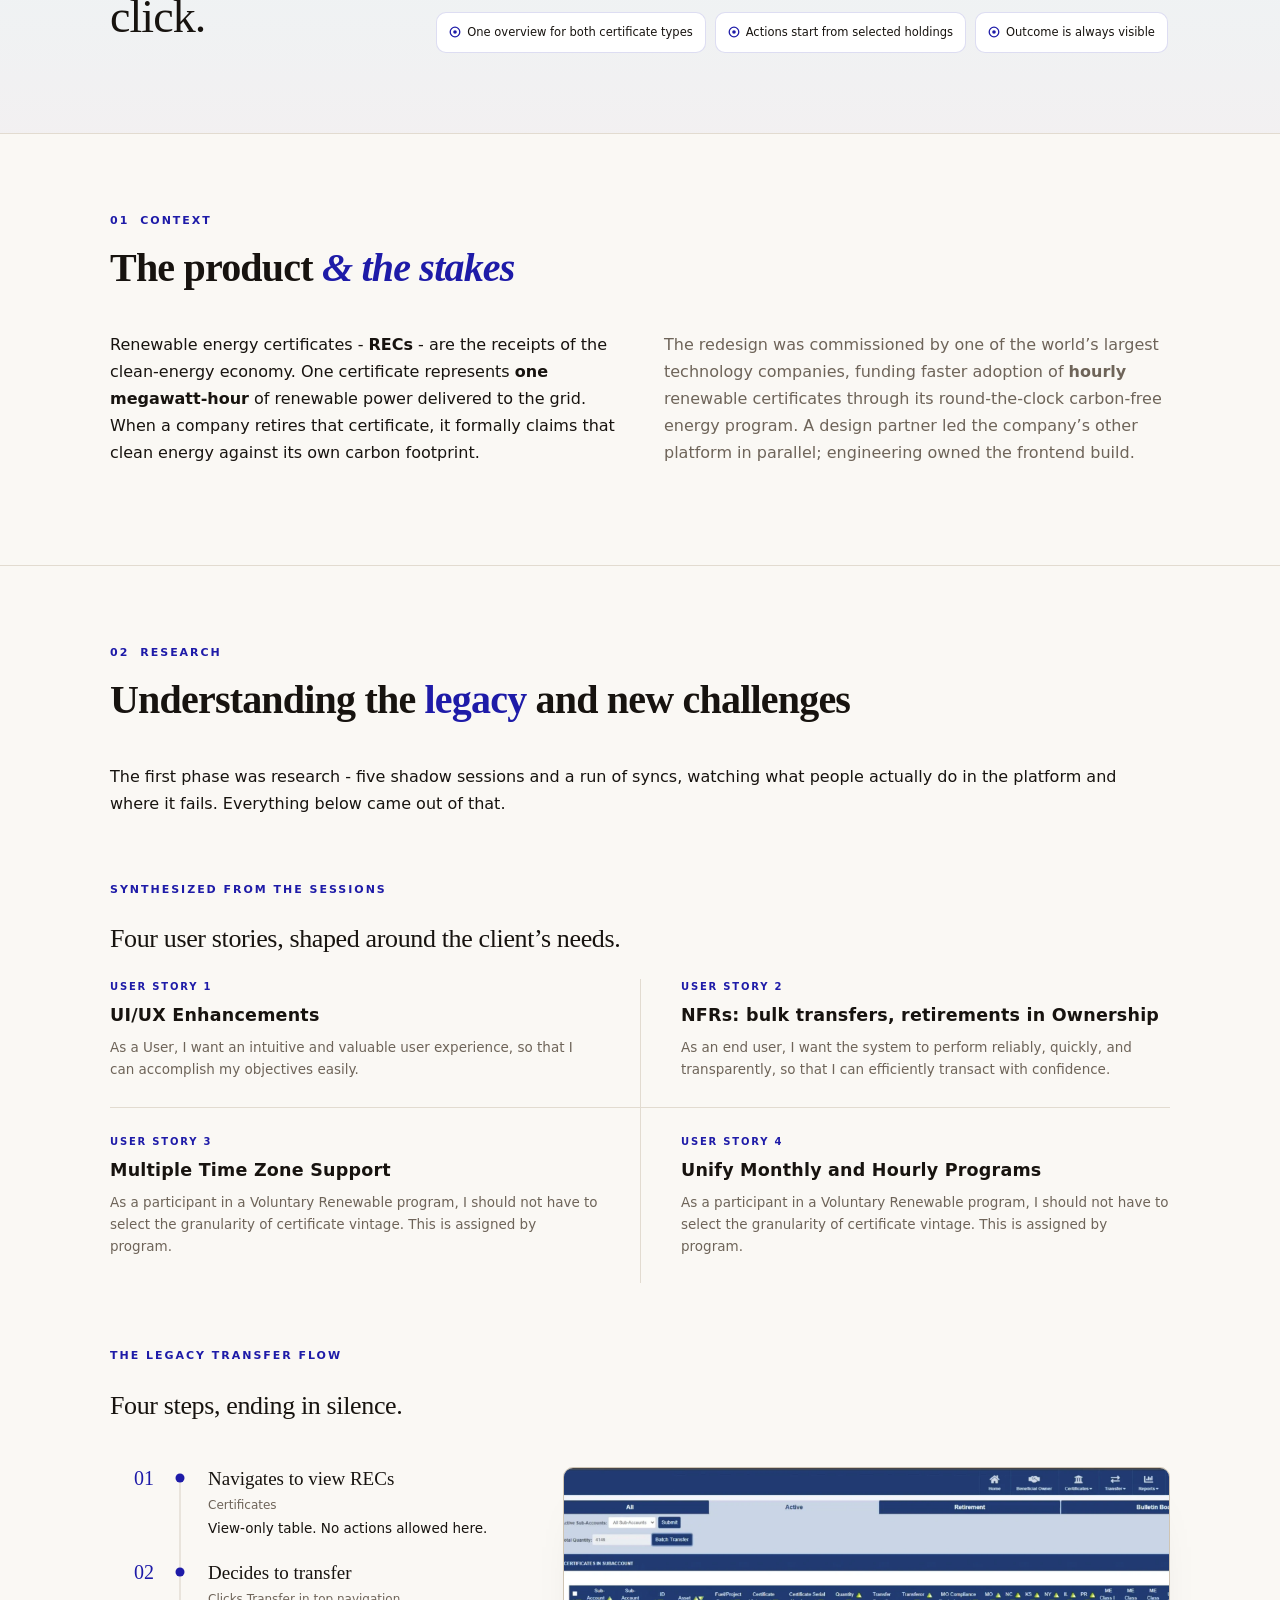
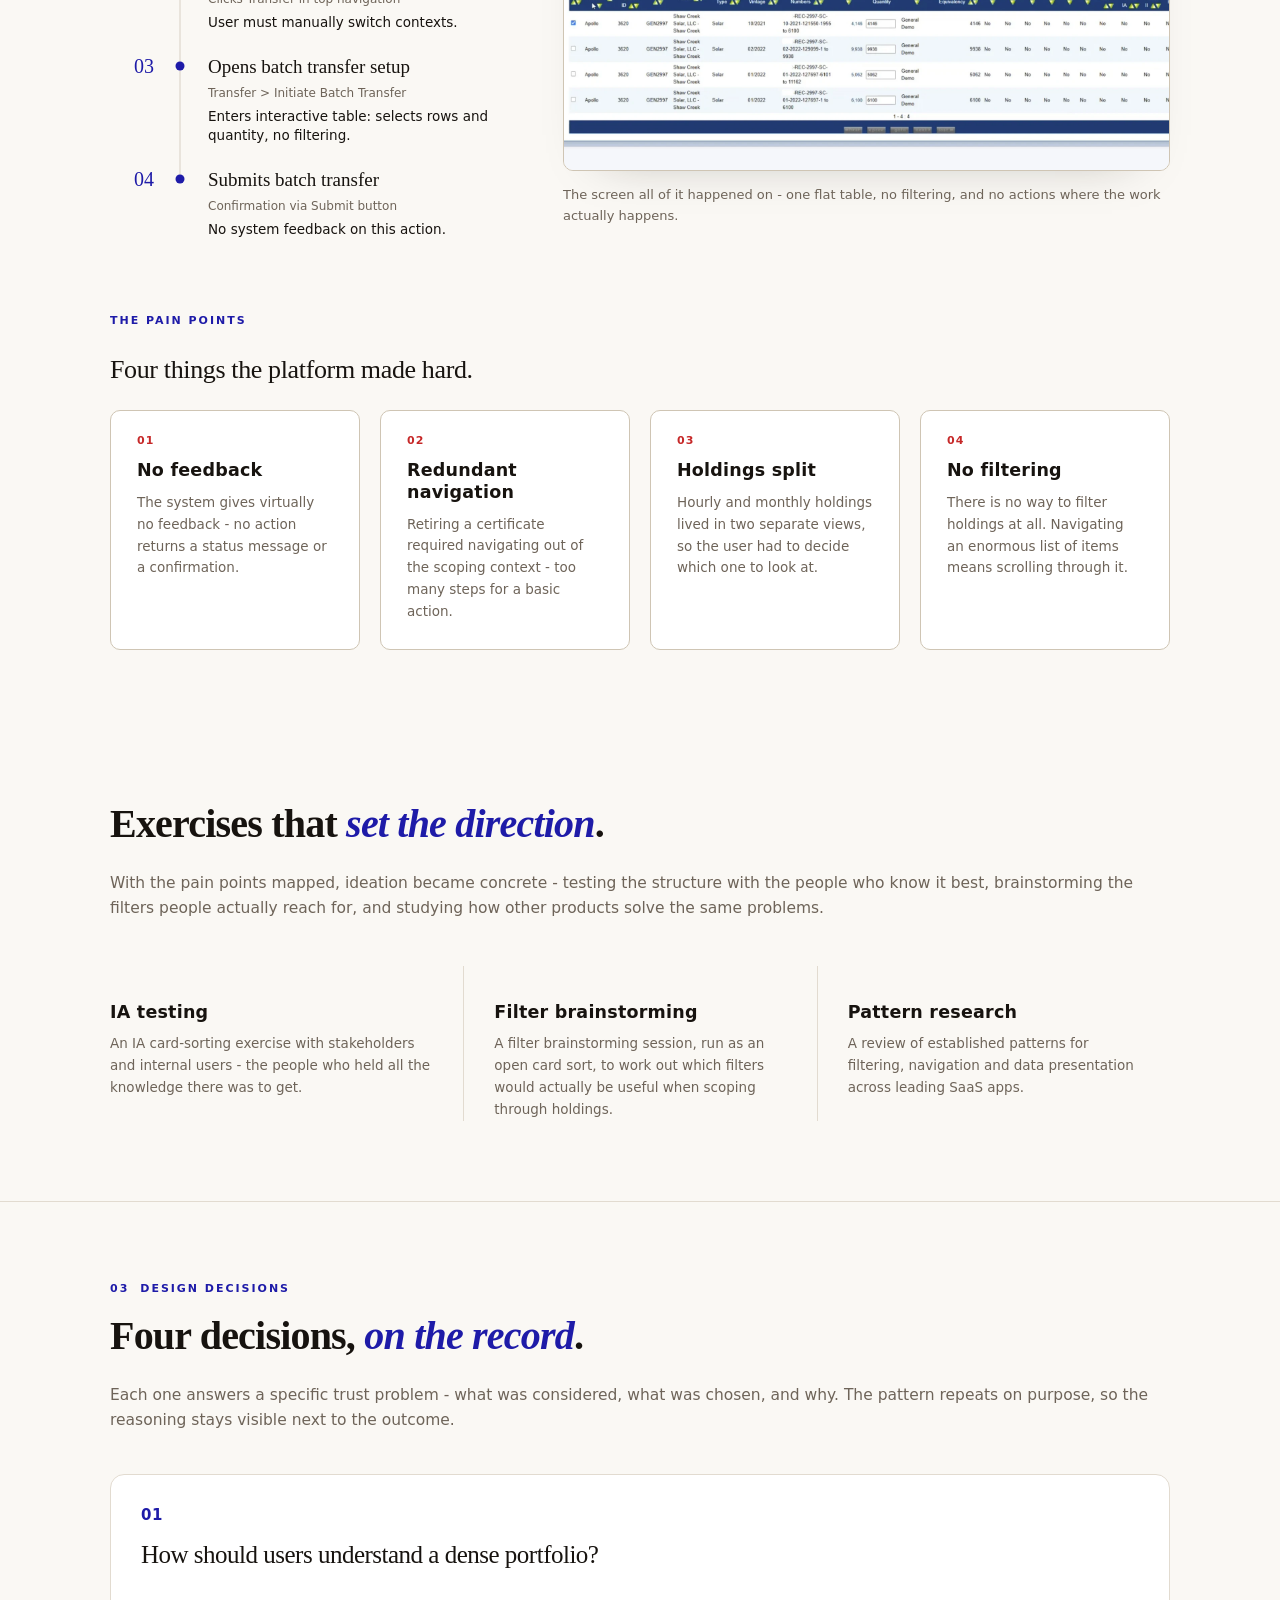
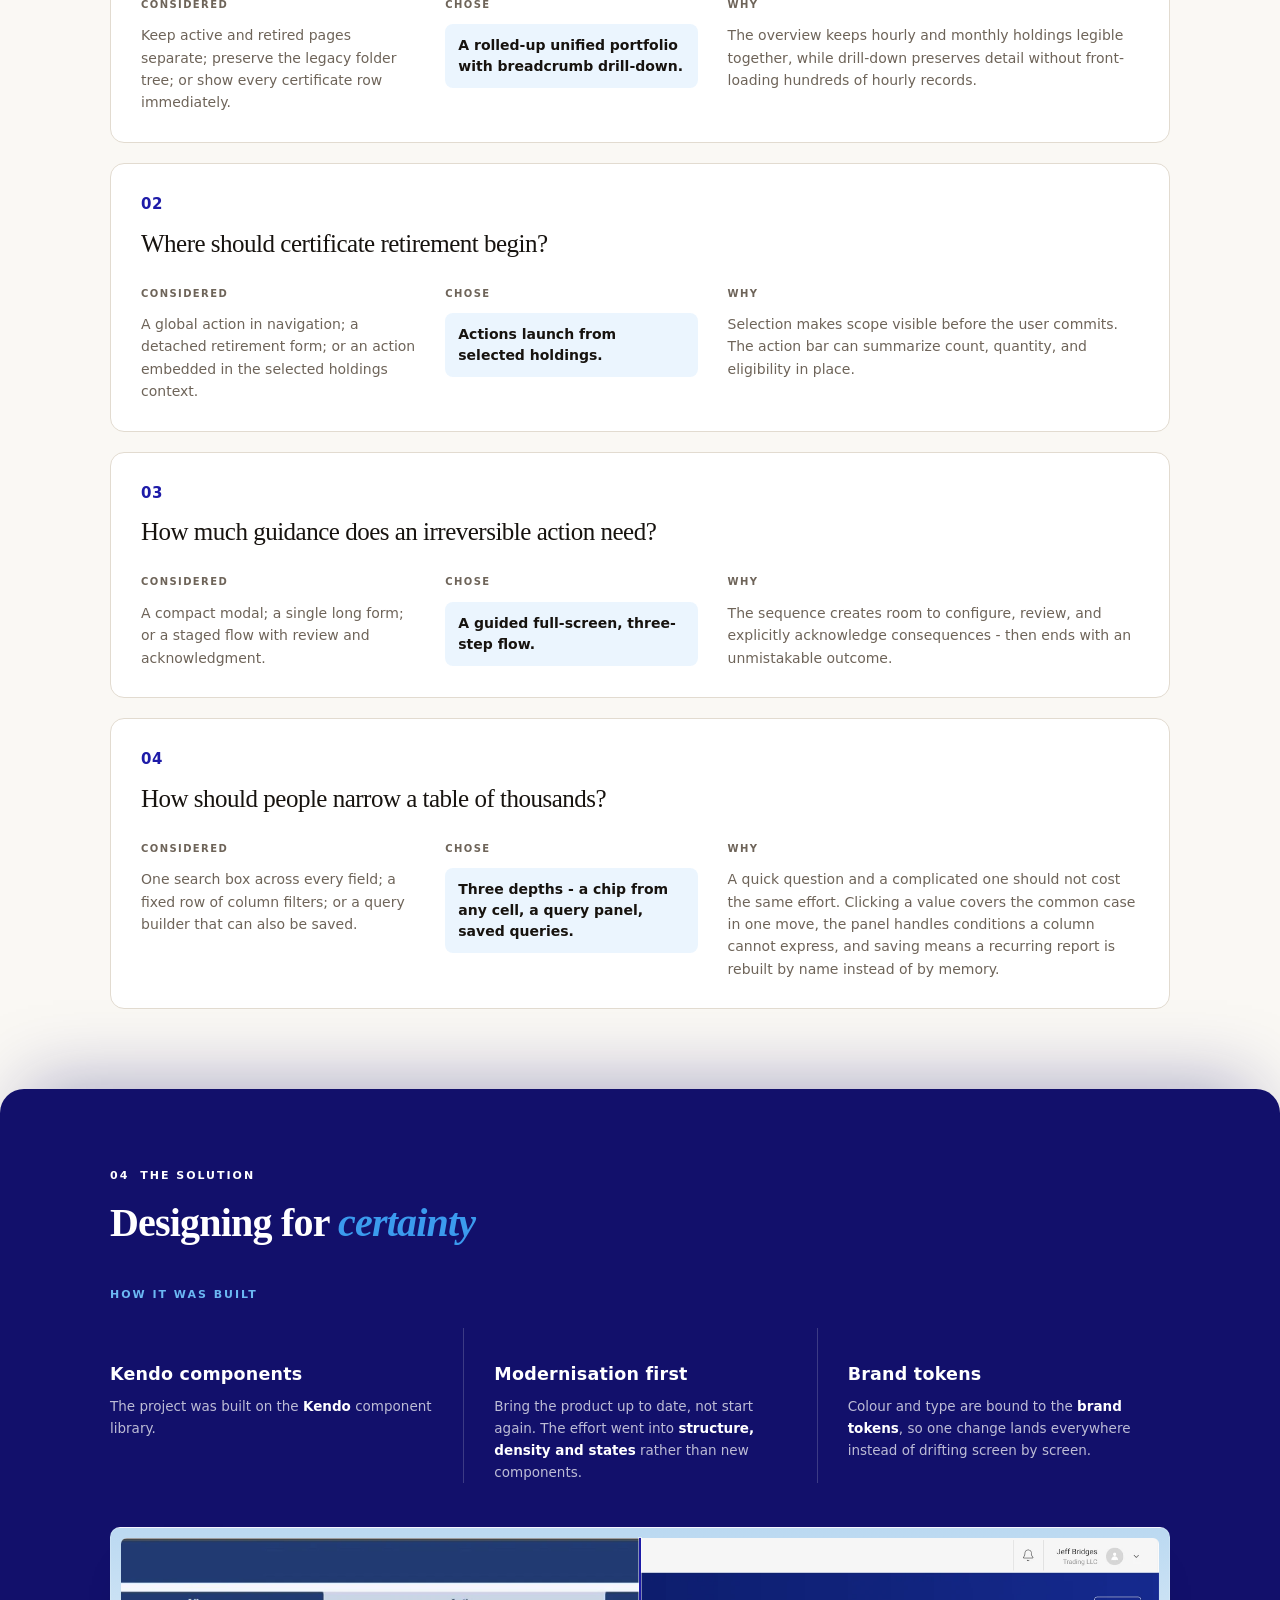
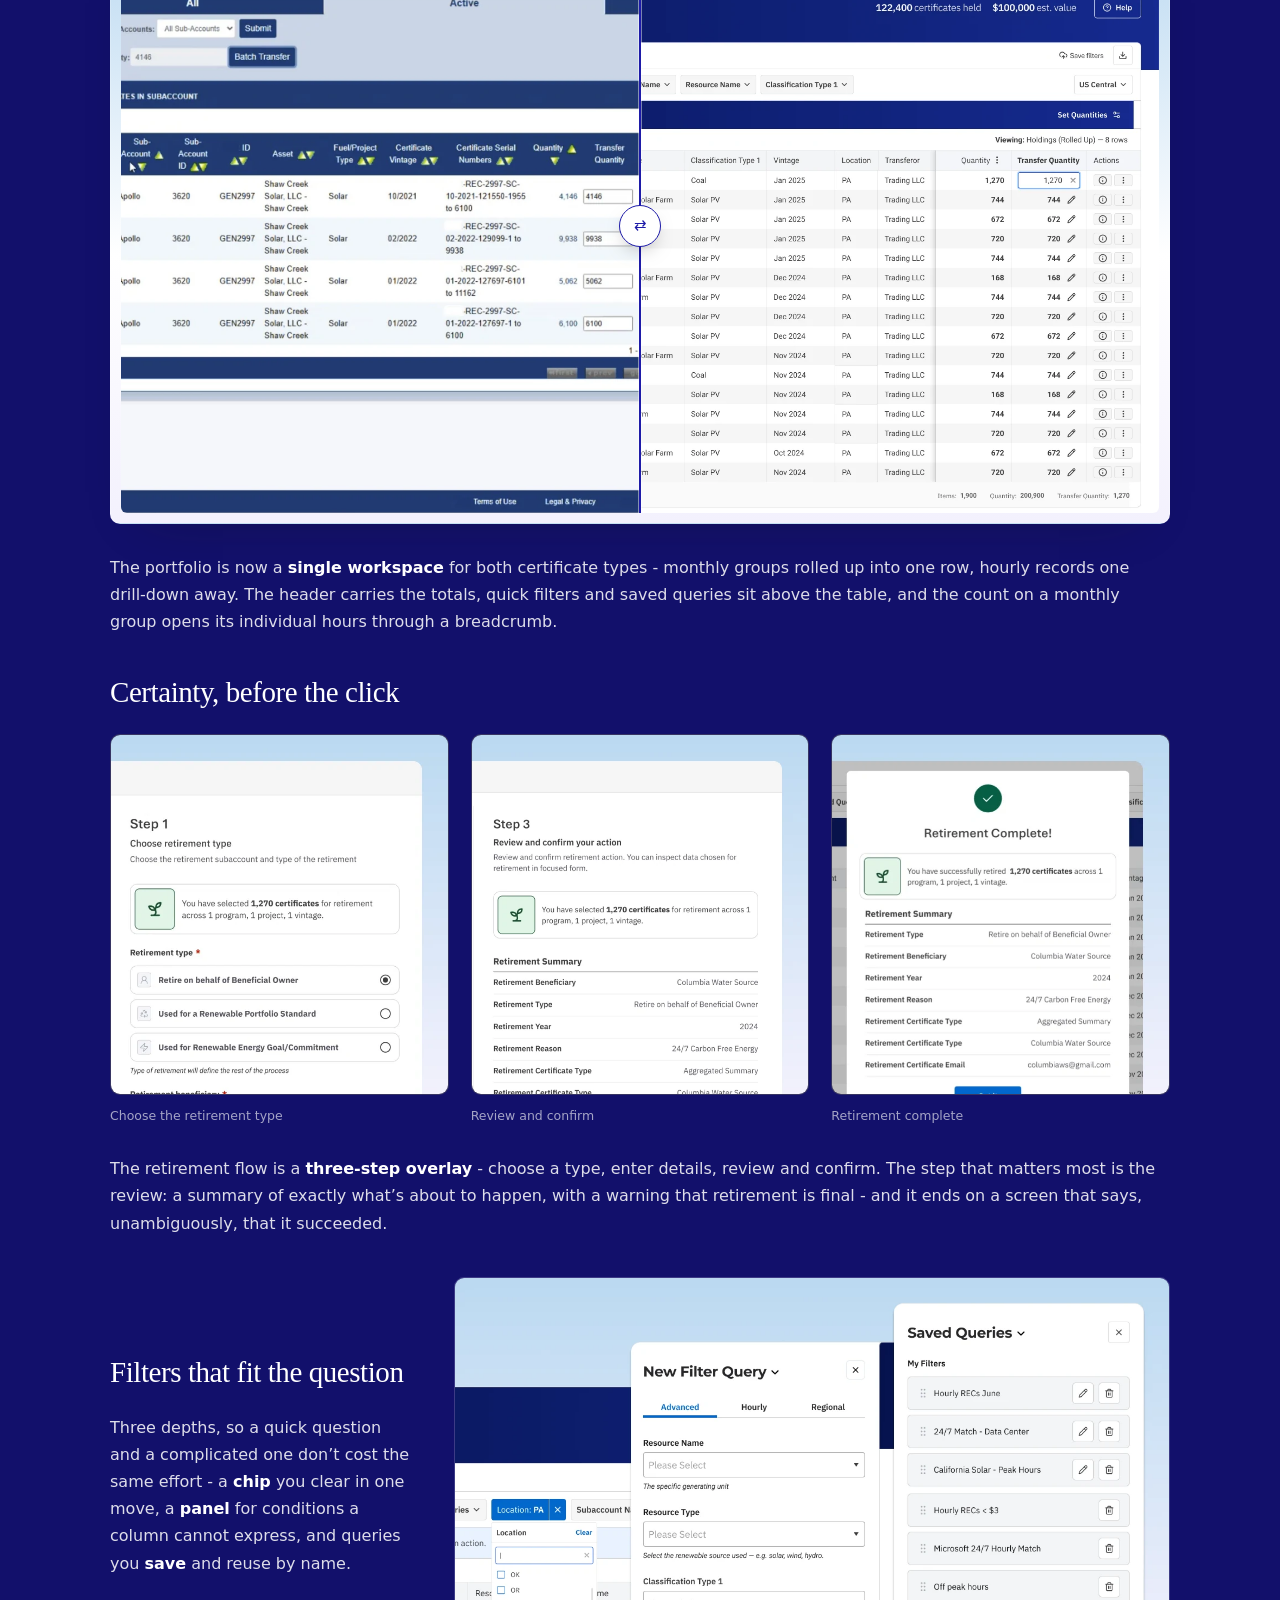
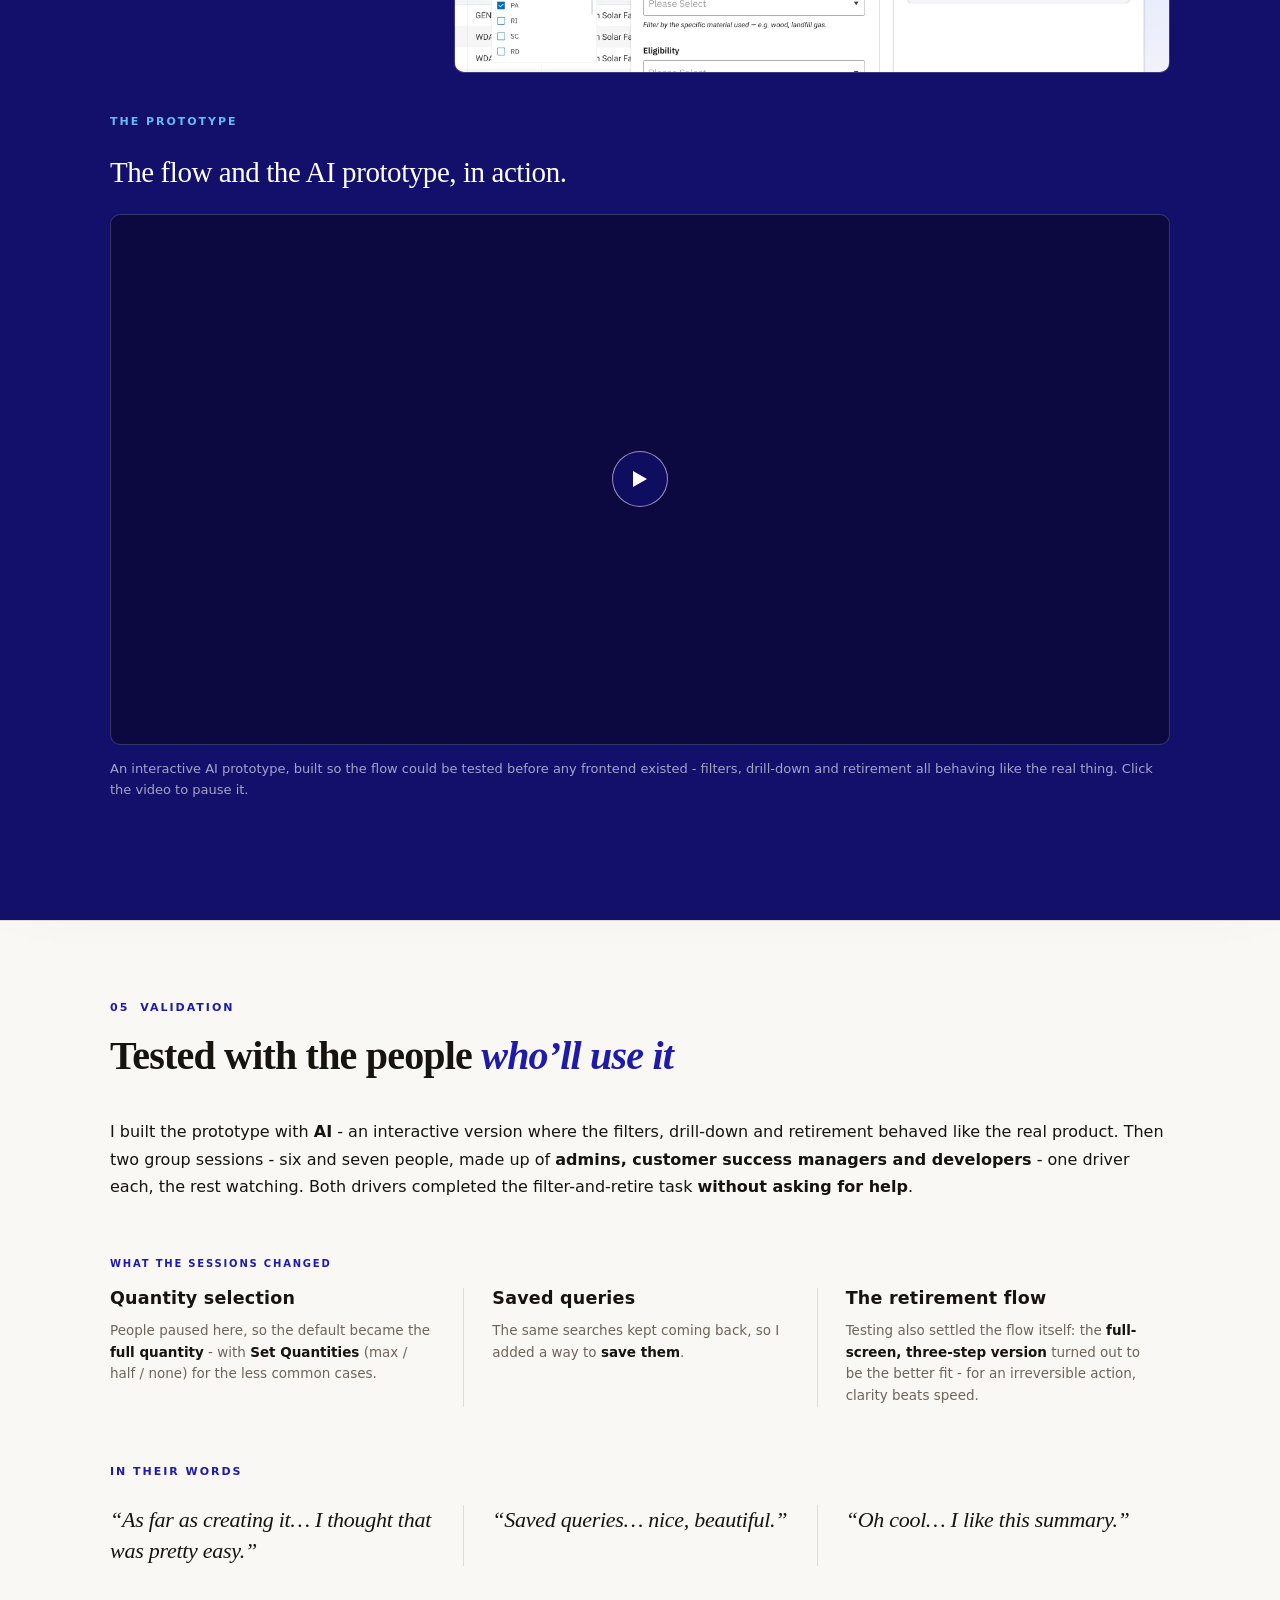
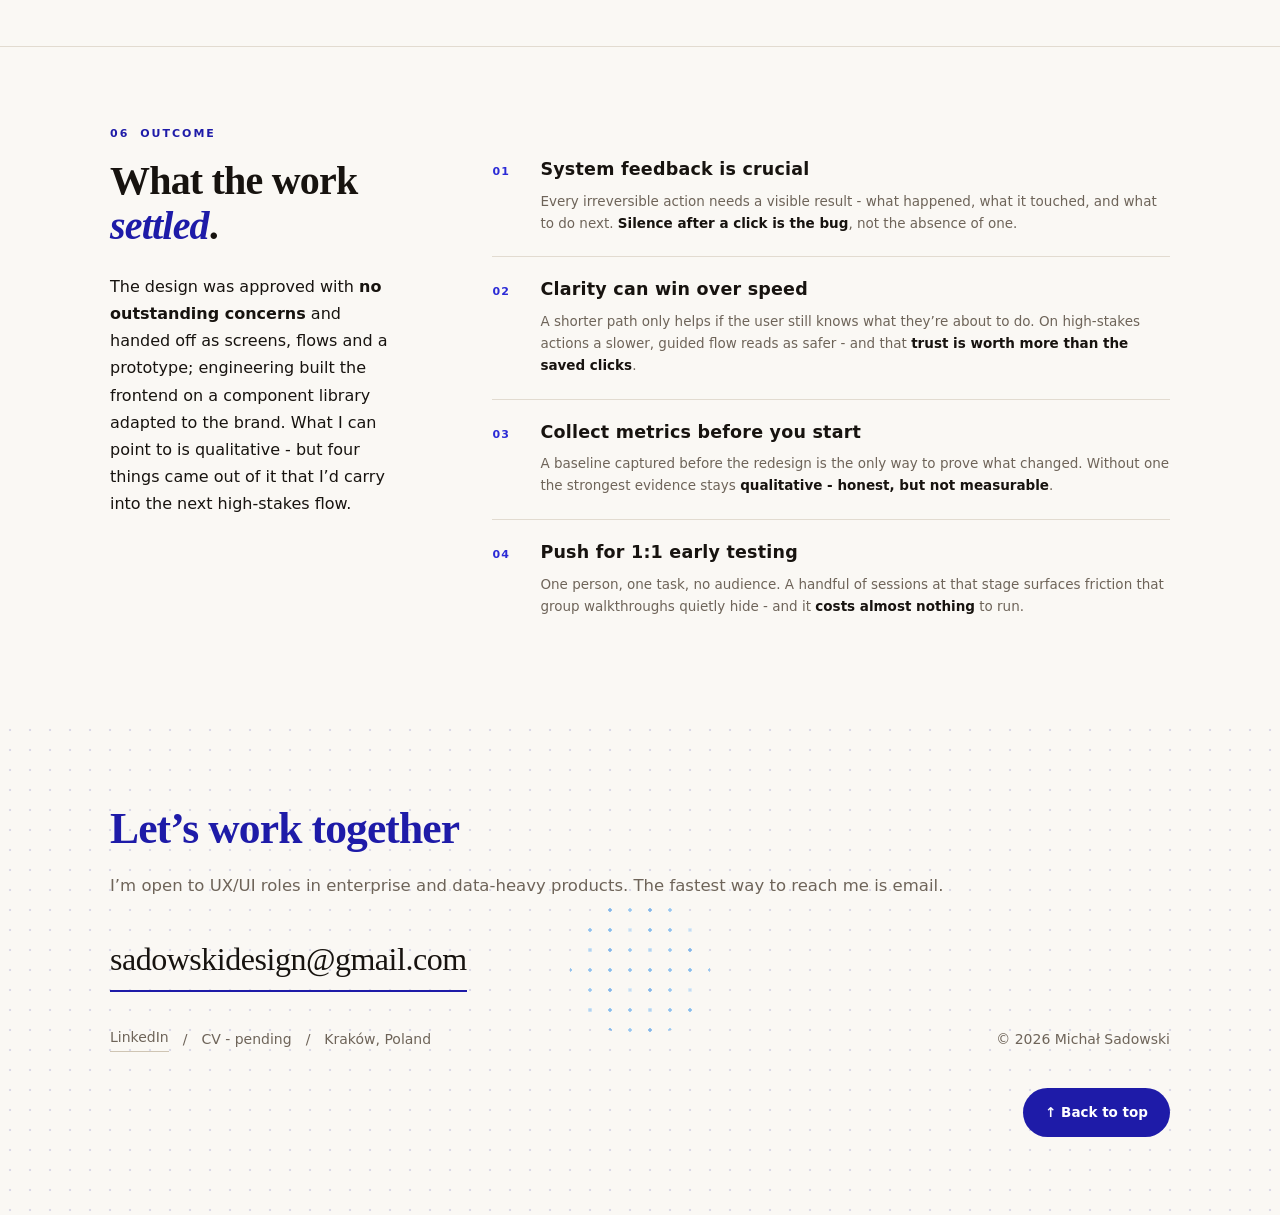
==== commit afe4cc2f: "Minor fixes and alignments" ====
--- a/case-study/index.html
+++ b/case-study/index.html
@@ -101,7 +101,7 @@
 /* Ledger - sticky aside + editorial rows. Deliberately the same metrics as the
    Research list, so the two read as one system: the only difference is that
    these numbers are blue where the pain points' are red. */
-.ledger{display:grid;grid-template-columns:minmax(0,30fr) minmax(0,70fr);gap:56px;align-items:start}
+.ledger{display:grid;grid-template-columns:minmax(0,30fr) minmax(0,70fr);gap:92px;align-items:start}
 .ledger-aside{position:sticky;top:112px}
 .ledger-aside .sec-head{margin-bottom:0}
 .ledger-aside .sec-head h2{margin-bottom:24px}
@@ -154,17 +154,12 @@
    Research - user stories, the legacy flow, and its pain points
    ============================================================ */
 #research h2 .accent{color:var(--accent)}
-/* pain points - a row of four, closing the section. The number sits above the
-   title: at a quarter of the width there is no room for a number column beside
-   the text, so the hairline between items does the separating instead. */
-.pain-list{display:grid;grid-template-columns:repeat(4,minmax(0,1fr))}
-.pain{padding:0 26px;border-left:1px solid var(--rule)}
-.pain:first-child{padding-left:0;border-left:0}
+/* pain points - a card each, four across, closing the section */
+.pain-list{display:grid;grid-template-columns:repeat(4,minmax(0,1fr));gap:20px}
+.pain{border:1px solid var(--rule-strong);border-radius:10px;padding:24px 26px 26px;background:var(--surface)}
 .pain .num{font-size:11px;font-weight:700;letter-spacing:.1em;color:var(--red);line-height:1;margin:0 0 14px}
 @media (max-width:900px){
   .pain-list{grid-template-columns:1fr}
-  .pain{padding:20px 0 0;border-left:0;border-top:1px solid var(--rule)}
-  .pain:first-child{padding-top:0;border-top:0}
 }
 
 /* ============================================================
@@ -202,22 +197,32 @@
 .sub-head{font-family:var(--font-display);font-weight:400;font-size:clamp(20px,2.1vw,26px);
   line-height:1.22;letter-spacing:-.014em;color:var(--ink);margin:0 0 24px}
 
-.stories{list-style:none;display:grid;grid-template-columns:repeat(2,minmax(0,1fr));gap:20px;margin:0;padding:0}
-.stories li{border:1px solid var(--rule-strong);border-radius:10px;padding:24px 26px 26px;background:var(--surface)}
+/* user stories - hairline columns in a 2x2. Four across one row leaves no room
+   for the story text, so the grid is two by two and the hairlines do the
+   separating: a rule down the middle, and one under the top row. */
+.stories{list-style:none;display:grid;grid-template-columns:repeat(2,minmax(0,1fr));margin:0;padding:0}
+.stories li{padding:26px 40px 26px 0;border-top:1px solid var(--rule)}
+.stories li:nth-child(2n){padding-left:40px;padding-right:0;border-left:1px solid var(--rule)}
+.stories li:nth-child(-n+2){border-top:0;padding-top:0}
 .stories .story-n{display:block;font-family:var(--font-sans);font-size:10px;font-weight:700;
   letter-spacing:.18em;text-transform:uppercase;color:var(--accent);margin:0 0 10px}
 
-/* the flow diagram is a standalone SVG: it keeps its own type and its own
-   geometry, so it scales as one picture instead of reflowing. Below 760px it
-   stops shrinking and scrolls instead - at 320px wide the 13.5px notes would
-   be under 5px and unreadable. */
-.flow-fig{margin:0 0 44px;overflow-x:auto;overflow-y:hidden}
-.flow-fig img{display:block;width:100%;height:auto;min-width:760px}
-
-.legacy-fig{margin:44px 0 0}
+/* the flow and the screen it ran on, side by side. The diagram is a standalone
+   SVG with its canvas cropped to the text and its notes wrapped tight, so the
+   column only needs 397px - which leaves the screen beside it the widest share
+   of the row. The column is sized so the diagram lands at 1:1. Below 900px the
+   pair stacks and the diagram scrolls. */
+.flow-pair{display:grid;grid-template-columns:minmax(0,421px) minmax(0,1fr);gap:32px;align-items:center}
+.flow-fig{margin:0;padding-left:24px;overflow-x:auto;overflow-y:hidden}
+.flow-fig img{display:block;width:100%;height:auto;min-width:397px}
+
+.legacy-fig{margin:0}
 .legacy-fig img{display:block;width:100%;height:auto;border-radius:10px;border:1px solid var(--rule-strong);
   box-shadow:0 22px 50px -40px rgba(23,19,15,.35)}
 .legacy-fig figcaption{margin:14px 0 0;font-size:13px;line-height:1.6;color:var(--muted)}
+@media (max-width:900px){
+  .flow-pair{grid-template-columns:1fr;gap:34px}
+}
 
 /* prototype video - loops on its own, one click anywhere on it pauses */
 .proto-fig{margin:0}
@@ -238,27 +243,35 @@
   border-right:0;border-top:8px solid transparent;border-bottom:8px solid transparent}
 .proto-fig figcaption{margin:14px 0 0;font-size:13px;line-height:1.6;color:rgba(255,255,255,.62)}
 @media (max-width:900px){
+  /* one column: the middle rule goes, the separators become horizontal */
   .stories{grid-template-columns:1fr}
+  .stories li{padding:24px 0 0;border-left:0;border-top:1px solid var(--rule)}
+  .stories li:nth-child(2n){padding-left:0}
+  .stories li:first-child{border-top:0;padding-top:0}
 }
 
 /* ============================================================
    Design decisions
    ============================================================ */
 .dec-list{display:grid;gap:20px}
-.dec{display:grid;grid-template-columns:44px minmax(0,1.15fr) minmax(0,1fr) minmax(0,1.15fr) minmax(0,1fr);
-  gap:30px;align-items:start;background:var(--surface);border:1px solid var(--rule);border-radius:14px;padding:28px 30px}
-.dec-num{font-size:15px;font-weight:600;letter-spacing:.04em;color:var(--accent);padding-top:5px}
+.dec{background:var(--surface);border:1px solid var(--rule);border-radius:14px;padding:28px 30px}
+/* the number sits above the question, and the three columns run the full width
+   of the card beneath both */
+.dec-head{margin-bottom:28px}
+.dec-num{font-size:15px;font-weight:600;letter-spacing:.04em;color:var(--accent);margin:0 0 12px}
 .dec-q{font-family:var(--font-display);font-weight:400;font-size:clamp(20px,2.2vw,25px);line-height:1.16;
   letter-spacing:-.02em;color:var(--ink);margin:0}
+/* Why carries the most text, so it takes the extra width */
+.dec-body{display:grid;grid-template-columns:minmax(0,1fr) minmax(0,0.92fr) minmax(0,1.5fr);
+  gap:30px;align-items:start}
 .dec-col .lab{font-size:10px;font-weight:700;letter-spacing:.14em;text-transform:uppercase;color:var(--muted);margin-bottom:11px}
 .dec-col p{font-size:14px;line-height:1.6;color:var(--muted);margin:0}
 .dec-col .chose{background:var(--accent-wash);border-radius:8px;padding:11px 13px}
 .dec-col .chose p{font-weight:600;color:var(--ink);line-height:1.5}
 @media (max-width:1000px){
-  .dec{grid-template-columns:40px minmax(0,1fr);row-gap:22px;padding:24px 22px}
-  .dec-num{grid-column:1;grid-row:1}
-  .dec-q{grid-column:2;grid-row:1}
-  .dec-col{grid-column:2}
+  .dec{padding:24px 22px}
+  .dec-head{margin-bottom:20px}
+  .dec-body{grid-template-columns:1fr;gap:22px}
 }
 
 /* ============================================================
@@ -311,18 +324,33 @@
 .sheet .callout p b{color:#fff}
 
 /* ============================================================
-   Footer / colophon
-   ============================================================ */
-.footer{position:relative;overflow:hidden;border-top:1px solid var(--rule)}
-.footer .wrap{position:relative;z-index:1;padding-top:72px;padding-bottom:40px}
-.footer .big{font-family:var(--font-display);font-style:italic;font-size:clamp(22px,3vw,32px);line-height:1.3;max-width:32ch;color:var(--ink);margin:0 0 18px}
-.footer .big .accent{color:var(--accent)}
-.footer .small{font-size:13.5px;line-height:1.7;color:var(--muted);max-width:52ch}
-.footer .small a{color:var(--accent);border-bottom:1px solid var(--rule-strong)}
-.footer .inner{display:flex;align-items:flex-end;justify-content:space-between;gap:30px;flex-wrap:wrap;margin-bottom:50px}
+   Footer - the portfolio's contact block
+   ============================================================ */
+/* the footer is the portfolio's contact block, so the two ends of the site
+   match. Only the back-to-top button is extra. */
+.footer{position:relative;overflow:hidden}
+.footer .wrap{position:relative;z-index:1;padding-top:84px;padding-bottom:78px}
+.footer h2{font-size:clamp(30px,3.4vw,44px);margin-bottom:20px;color:var(--accent)}
+.footer p.intro{font-size:16.5px;line-height:1.65;color:var(--muted);margin:0 0 34px}
+.footer .email{
+  display:inline-block;
+  font-family:var(--font-display);font-size:clamp(22px,2.6vw,32px);
+  letter-spacing:-.015em;text-decoration:none;
+  border-bottom:2px solid var(--accent);padding-bottom:4px;
+  transition:color .3s ease;
+}
+.footer .email:hover{color:var(--accent)}
+.footer .contact-meta{
+  display:flex;flex-wrap:wrap;align-items:center;gap:14px;
+  margin-top:34px;font-size:14px;color:var(--muted);
+}
+.footer .contact-meta a{text-decoration:none;border-bottom:1px solid var(--rule-strong);padding-bottom:2px;transition:color .3s,border-color .3s}
+.footer .contact-meta a:hover{color:var(--accent);border-color:var(--accent)}
+.footer .sep{color:var(--muted)}
+.footer .contact-meta .copy{margin-left:auto}
+.footer-top{display:flex;justify-content:flex-end;margin-top:36px}
 .backtop{display:inline-flex;align-items:center;gap:8px;font-weight:600;font-size:13.5px;color:#fff;background:var(--accent);padding:13px 22px;border-radius:999px;transition:transform .3s var(--ease),background .3s}
 .backtop:hover{transform:translateY(-3px);background:#14116B}
-.colophon{display:flex;justify-content:space-between;gap:20px;flex-wrap:wrap;padding-top:22px;border-top:1px solid var(--rule);font-size:11px;font-weight:600;letter-spacing:.14em;color:var(--muted);text-transform:uppercase}
 
 /* ============================================================
    Responsive + motion preferences
@@ -375,7 +403,7 @@
       <div class="m"><div class="k">My role</div><div class="v">Product Designer</div></div>
       <div class="m"><div class="k">Project type</div><div class="v">Redesign</div></div>
       <div class="m"><div class="k">Domain</div><div class="v">Climate / renewable-energy SaaS</div></div>
-      <div class="m"><div class="k">Timeline</div><div class="v">~6 months</div></div>
+      <div class="m"><div class="k">Timeline</div><div class="v">3 months</div></div>
       <div class="m"><div class="k">Team</div><div class="v">One design partner + frontend engineering</div></div>
     </div>
 
@@ -463,13 +491,15 @@
     <div class="reveal" style="margin-top:64px">
       <p class="block-label">The legacy transfer flow</p>
       <p class="sub-head">Four steps, ending in silence.</p>
-      <figure class="flow-fig">
-        <img src="../assets/legacy-flow.svg" alt="The legacy transfer flow in four steps: navigate to view RECs, decide to transfer, open batch transfer setup, submit the batch transfer." width="1060" height="240" loading="lazy" decoding="async" />
-      </figure>
-      <figure class="legacy-fig">
-              <img src="../assets/legacy-portfolio.webp" alt="The legacy registry - a flat, view-only certificate table with no filtering" width="2080" height="1032" loading="lazy" decoding="async" />
-              <figcaption>The screen all of it happened on - one flat table, no filtering, and no actions where the work actually happens.</figcaption>
-            </figure>
+      <div class="flow-pair">
+        <figure class="flow-fig">
+          <img src="../assets/legacy-flow.svg" alt="The legacy transfer flow in four steps: navigate to view RECs, decide to transfer, open batch transfer setup, submit the batch transfer." width="397" height="403" loading="lazy" decoding="async" />
+        </figure>
+        <figure class="legacy-fig">
+          <img src="../assets/legacy-screen.webp" alt="The legacy registry - a flat, view-only certificate table with no filtering" width="1800" height="900" loading="lazy" decoding="async" />
+          <figcaption>The screen all of it happened on - one flat table, no filtering, and no actions where the work actually happens.</figcaption>
+        </figure>
+      </div>
     </div>
 
     <div class="reveal" style="margin-top:64px">
@@ -531,59 +561,92 @@
   <div class="wrap">
     <div class="sec-head reveal">
       <span class="eyebrow"><span class="n">03</span> Design decisions</span>
-      <h2>Three decisions, <em>on the record</em>.</h2>
+      <h2>Four decisions, <em>on the record</em>.</h2>
       <p class="lede">Each one answers a specific trust problem - what was considered, what was chosen, and why. The pattern repeats on purpose, so the reasoning stays visible next to the outcome.</p>
     </div>
 
     <div class="dec-list">
       <article class="dec reveal">
-        <div class="dec-num">01</div>
-        <h3 class="dec-q">How should users understand a dense portfolio?</h3>
-        <div class="dec-col">
-          <div class="lab">Considered</div>
-          <p>Keep active and retired pages separate; preserve the legacy folder tree; or show every certificate row immediately.</p>
-        </div>
-        <div class="dec-col">
-          <div class="lab">Chose</div>
-          <div class="chose"><p>A rolled-up unified portfolio with breadcrumb drill-down.</p></div>
-        </div>
-        <div class="dec-col">
-          <div class="lab">Why</div>
-          <p>The overview keeps hourly and monthly holdings legible together, while drill-down preserves detail without front-loading hundreds of hourly records.</p>
+        <div class="dec-head">
+          <div class="dec-num">01</div>
+          <h3 class="dec-q">How should users understand a dense portfolio?</h3>
+        </div>
+        <div class="dec-body">
+          <div class="dec-col">
+            <div class="lab">Considered</div>
+            <p>Keep active and retired pages separate; preserve the legacy folder tree; or show every certificate row immediately.</p>
+          </div>
+          <div class="dec-col">
+            <div class="lab">Chose</div>
+            <div class="chose"><p>A rolled-up unified portfolio with breadcrumb drill-down.</p></div>
+          </div>
+          <div class="dec-col">
+            <div class="lab">Why</div>
+            <p>The overview keeps hourly and monthly holdings legible together, while drill-down preserves detail without front-loading hundreds of hourly records.</p>
+          </div>
         </div>
       </article>
 
       <article class="dec reveal" style="--d:.08s">
-        <div class="dec-num">02</div>
-        <h3 class="dec-q">Where should a retirement begin?</h3>
-        <div class="dec-col">
-          <div class="lab">Considered</div>
-          <p>A global action in navigation; a detached retirement form; or an action embedded in the selected holdings context.</p>
-        </div>
-        <div class="dec-col">
-          <div class="lab">Chose</div>
-          <div class="chose"><p>Actions launch from selected holdings.</p></div>
-        </div>
-        <div class="dec-col">
-          <div class="lab">Why</div>
-          <p>Selection makes scope visible before the user commits. The action bar can summarize count, quantity, and eligibility in place.</p>
+        <div class="dec-head">
+          <div class="dec-num">02</div>
+          <h3 class="dec-q">Where should certificate retirement begin?</h3>
+        </div>
+        <div class="dec-body">
+          <div class="dec-col">
+            <div class="lab">Considered</div>
+            <p>A global action in navigation; a detached retirement form; or an action embedded in the selected holdings context.</p>
+          </div>
+          <div class="dec-col">
+            <div class="lab">Chose</div>
+            <div class="chose"><p>Actions launch from selected holdings.</p></div>
+          </div>
+          <div class="dec-col">
+            <div class="lab">Why</div>
+            <p>Selection makes scope visible before the user commits. The action bar can summarize count, quantity, and eligibility in place.</p>
+          </div>
         </div>
       </article>
 
       <article class="dec reveal" style="--d:.16s">
-        <div class="dec-num">03</div>
-        <h3 class="dec-q">How much guidance does an irreversible action need?</h3>
-        <div class="dec-col">
-          <div class="lab">Considered</div>
-          <p>A compact modal; a single long form; or a staged flow with review and acknowledgment.</p>
-        </div>
-        <div class="dec-col">
-          <div class="lab">Chose</div>
-          <div class="chose"><p>A guided full-screen, three-step flow.</p></div>
-        </div>
-        <div class="dec-col">
-          <div class="lab">Why</div>
-          <p>The sequence creates room to configure, review, and explicitly acknowledge consequences - then ends with an unmistakable outcome.</p>
+        <div class="dec-head">
+          <div class="dec-num">03</div>
+          <h3 class="dec-q">How much guidance does an irreversible action need?</h3>
+        </div>
+        <div class="dec-body">
+          <div class="dec-col">
+            <div class="lab">Considered</div>
+            <p>A compact modal; a single long form; or a staged flow with review and acknowledgment.</p>
+          </div>
+          <div class="dec-col">
+            <div class="lab">Chose</div>
+            <div class="chose"><p>A guided full-screen, three-step flow.</p></div>
+          </div>
+          <div class="dec-col">
+            <div class="lab">Why</div>
+            <p>The sequence creates room to configure, review, and explicitly acknowledge consequences - then ends with an unmistakable outcome.</p>
+          </div>
+        </div>
+      </article>
+
+      <article class="dec reveal" style="--d:.24s">
+        <div class="dec-head">
+          <div class="dec-num">04</div>
+          <h3 class="dec-q">How should people narrow a table of thousands?</h3>
+        </div>
+        <div class="dec-body">
+          <div class="dec-col">
+            <div class="lab">Considered</div>
+            <p>One search box across every field; a fixed row of column filters; or a query builder that can also be saved.</p>
+          </div>
+          <div class="dec-col">
+            <div class="lab">Chose</div>
+            <div class="chose"><p>Three depths - a chip from any cell, a query panel, saved queries.</p></div>
+          </div>
+          <div class="dec-col">
+            <div class="lab">Why</div>
+            <p>A quick question and a complicated one should not cost the same effort. Clicking a value covers the common case in one move, the panel handles conditions a column cannot express, and saving means a recurring report is rebuilt by name instead of by memory.</p>
+          </div>
         </div>
       </article>
     </div>
@@ -755,7 +818,7 @@
         <li class="ledger-row reveal" style="--d:.24s">
           <div class="n">04</div>
           <div>
-            <h3>I push for early 1:1 user testing</h3>
+            <h3>Push for 1:1 early testing</h3>
             <p>One person, one task, no audience. A handful of sessions at that stage surfaces friction that group walkthroughs quietly hide - and it <b>costs almost nothing</b> to run.</p>
           </div>
         </li>
@@ -764,22 +827,27 @@
   </div>
 </section>
 
-<!-- ===================== FOOTER ===================== -->
+<!-- ===================== FOOTER (same block as the portfolio home) ===================== -->
 <footer class="footer">
   <div class="dots" aria-hidden="true"></div>
   <div class="dots-bright" aria-hidden="true"></div>
   <div class="wrap">
-    <div class="inner">
-      <div>
-        <p class="big">“Did that go through alright? I don’t know.” - <span class="accent">solved.</span></p>
-        <p class="small">A product-design case study on modernizing a 15-year-old renewable-energy certificate registry. Screenshots shown are from the redesigned product and its legacy predecessor. <a href="../index.html#work">Back to the portfolio</a>.</p>
-      </div>
+    <h2 class="reveal">Let&rsquo;s work together</h2>
+    <p class="intro reveal">
+      I&rsquo;m open to UX/UI roles in enterprise and data-heavy products. The fastest way
+      to reach me is email.
+    </p>
+    <a class="email reveal" href="mailto:sadowskidesign@gmail.com">sadowskidesign@gmail.com</a>
+    <div class="contact-meta reveal">
+      <a href="https://www.linkedin.com/in/msadowskidesign/">LinkedIn</a>
+      <span class="sep">/</span>
+      <span>CV - pending</span>
+      <span class="sep">/</span>
+      <span>Kraków, Poland</span>
+      <span class="copy">&copy; 2026 Michał Sadowski</span>
+    </div>
+    <div class="footer-top reveal">
       <a class="backtop" href="#top">↑ Back to top</a>
-    </div>
-    <div class="colophon">
-      <span>Case Study No. 01</span>
-      <span>Set in Playfair Display &amp; Segoe UI</span>
-      <span>Renewable-Energy Registry · Portfolio, Transfers, Retirements</span>
     </div>
   </div>
 </footer>
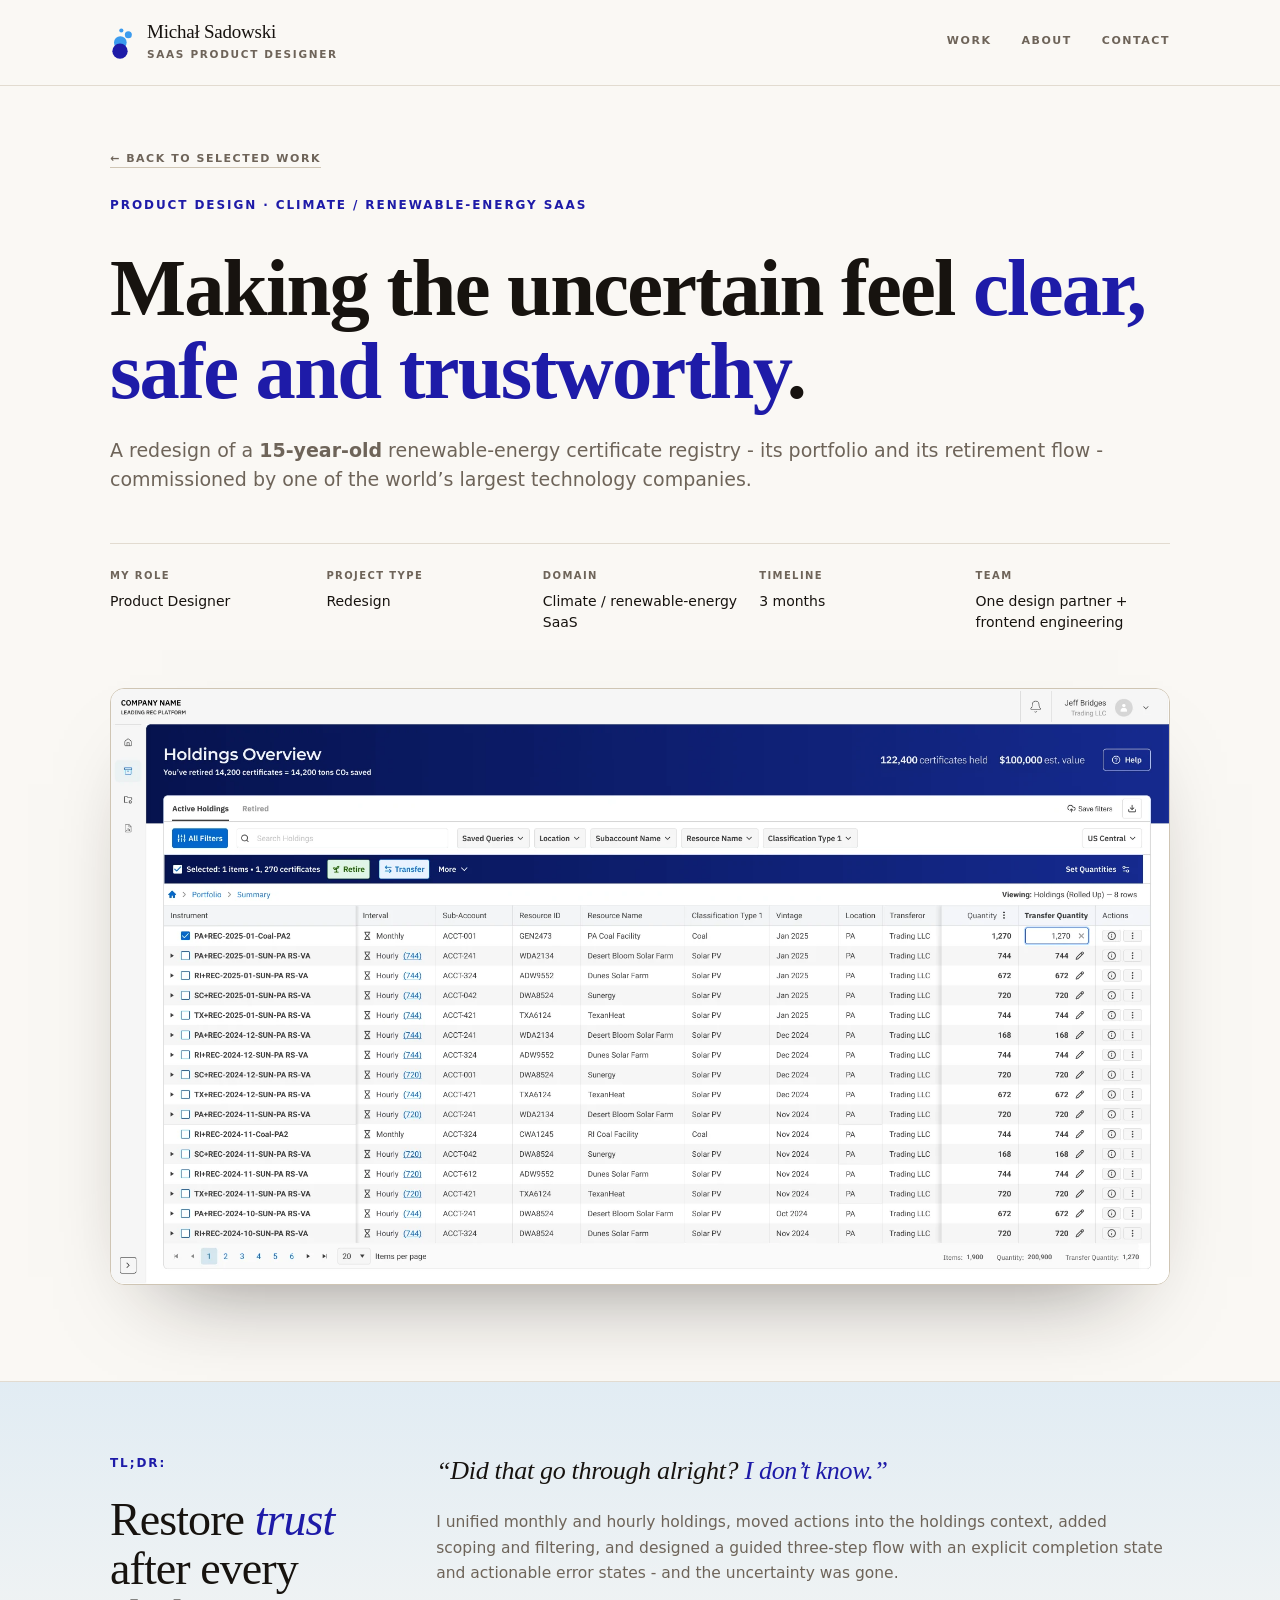
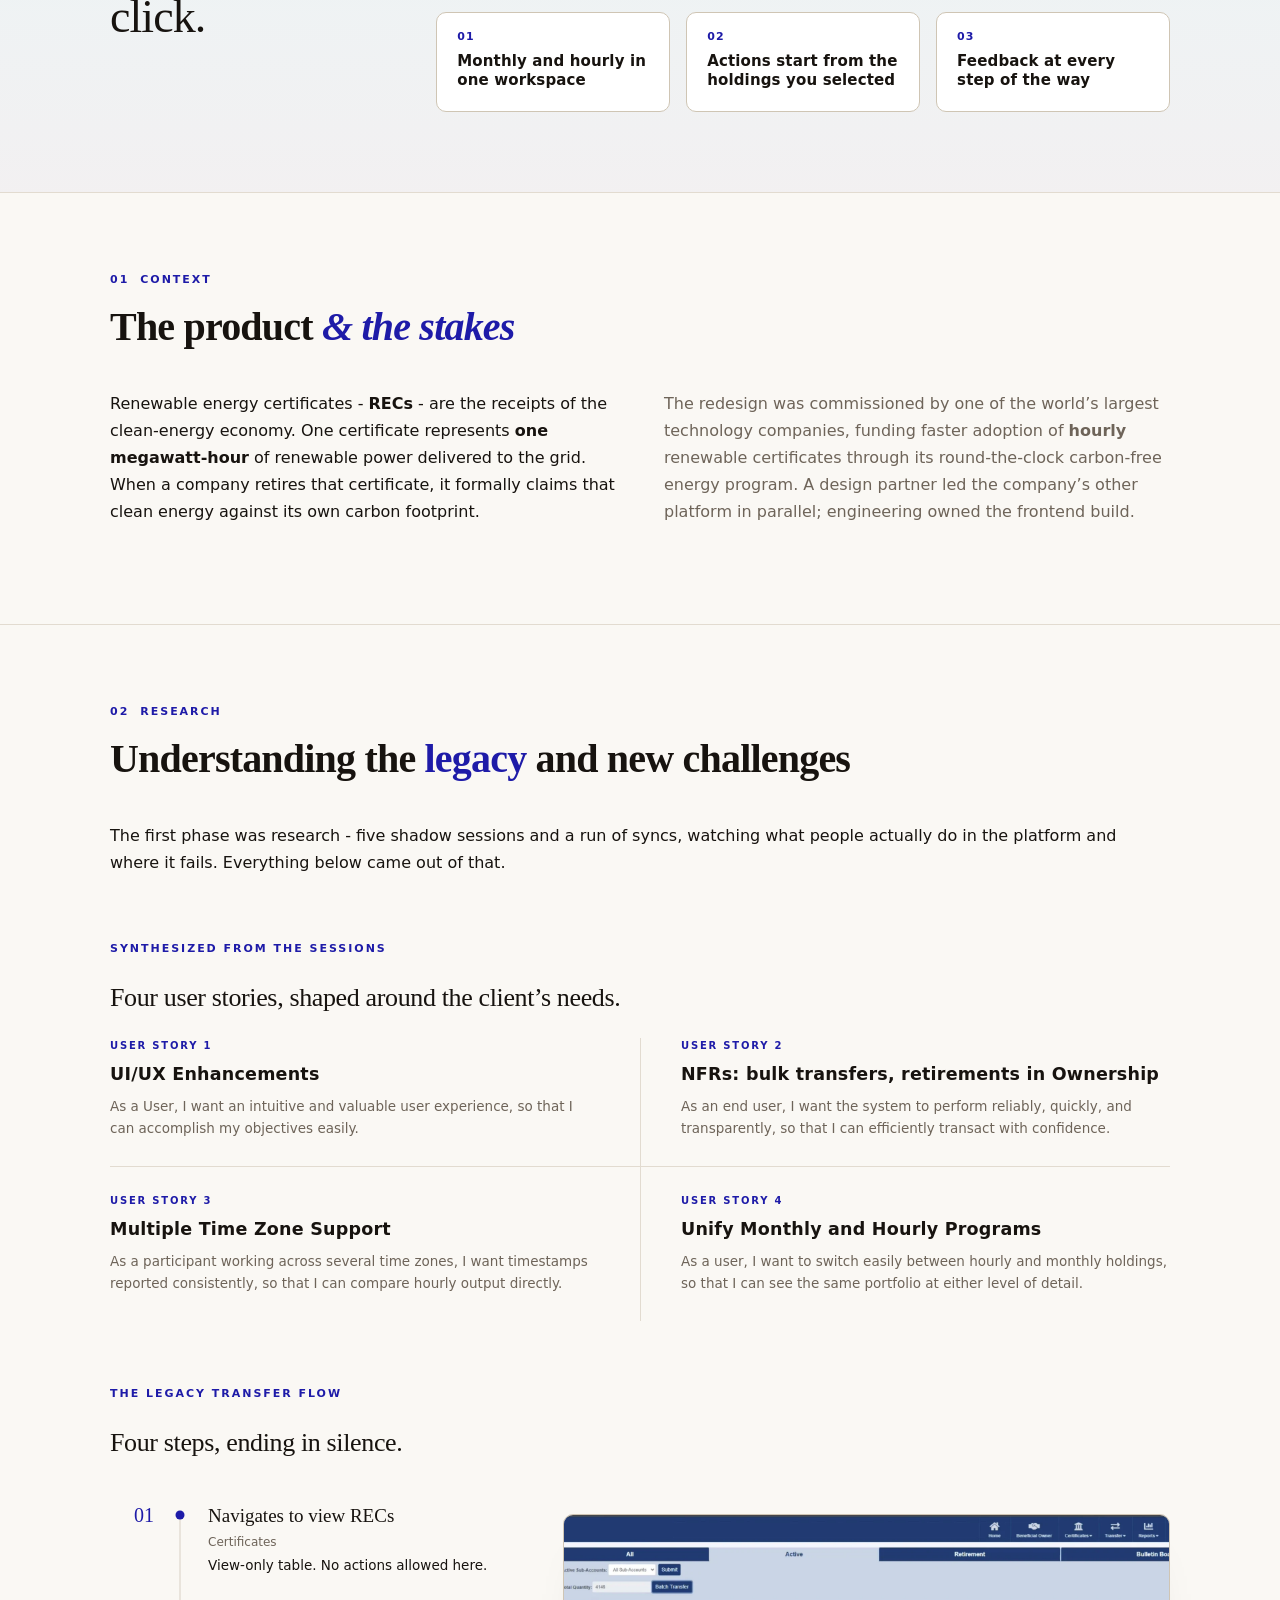
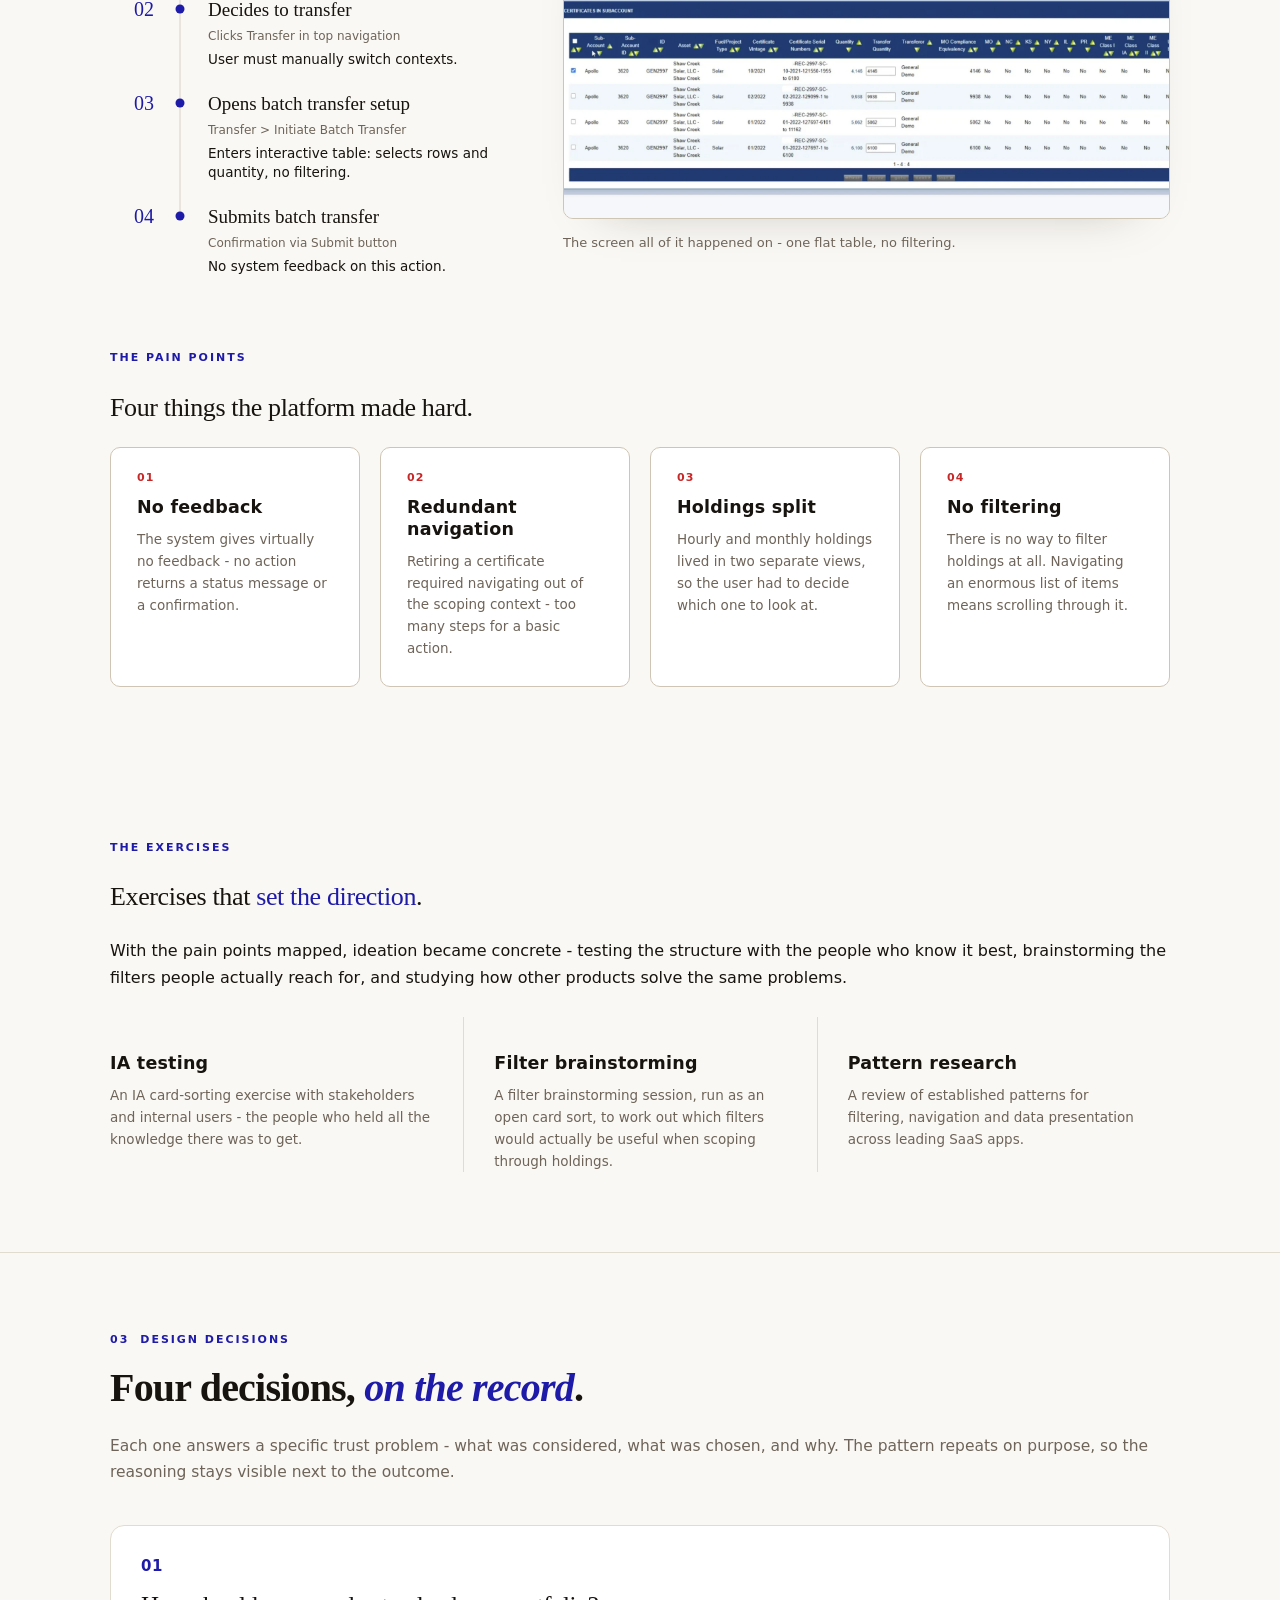
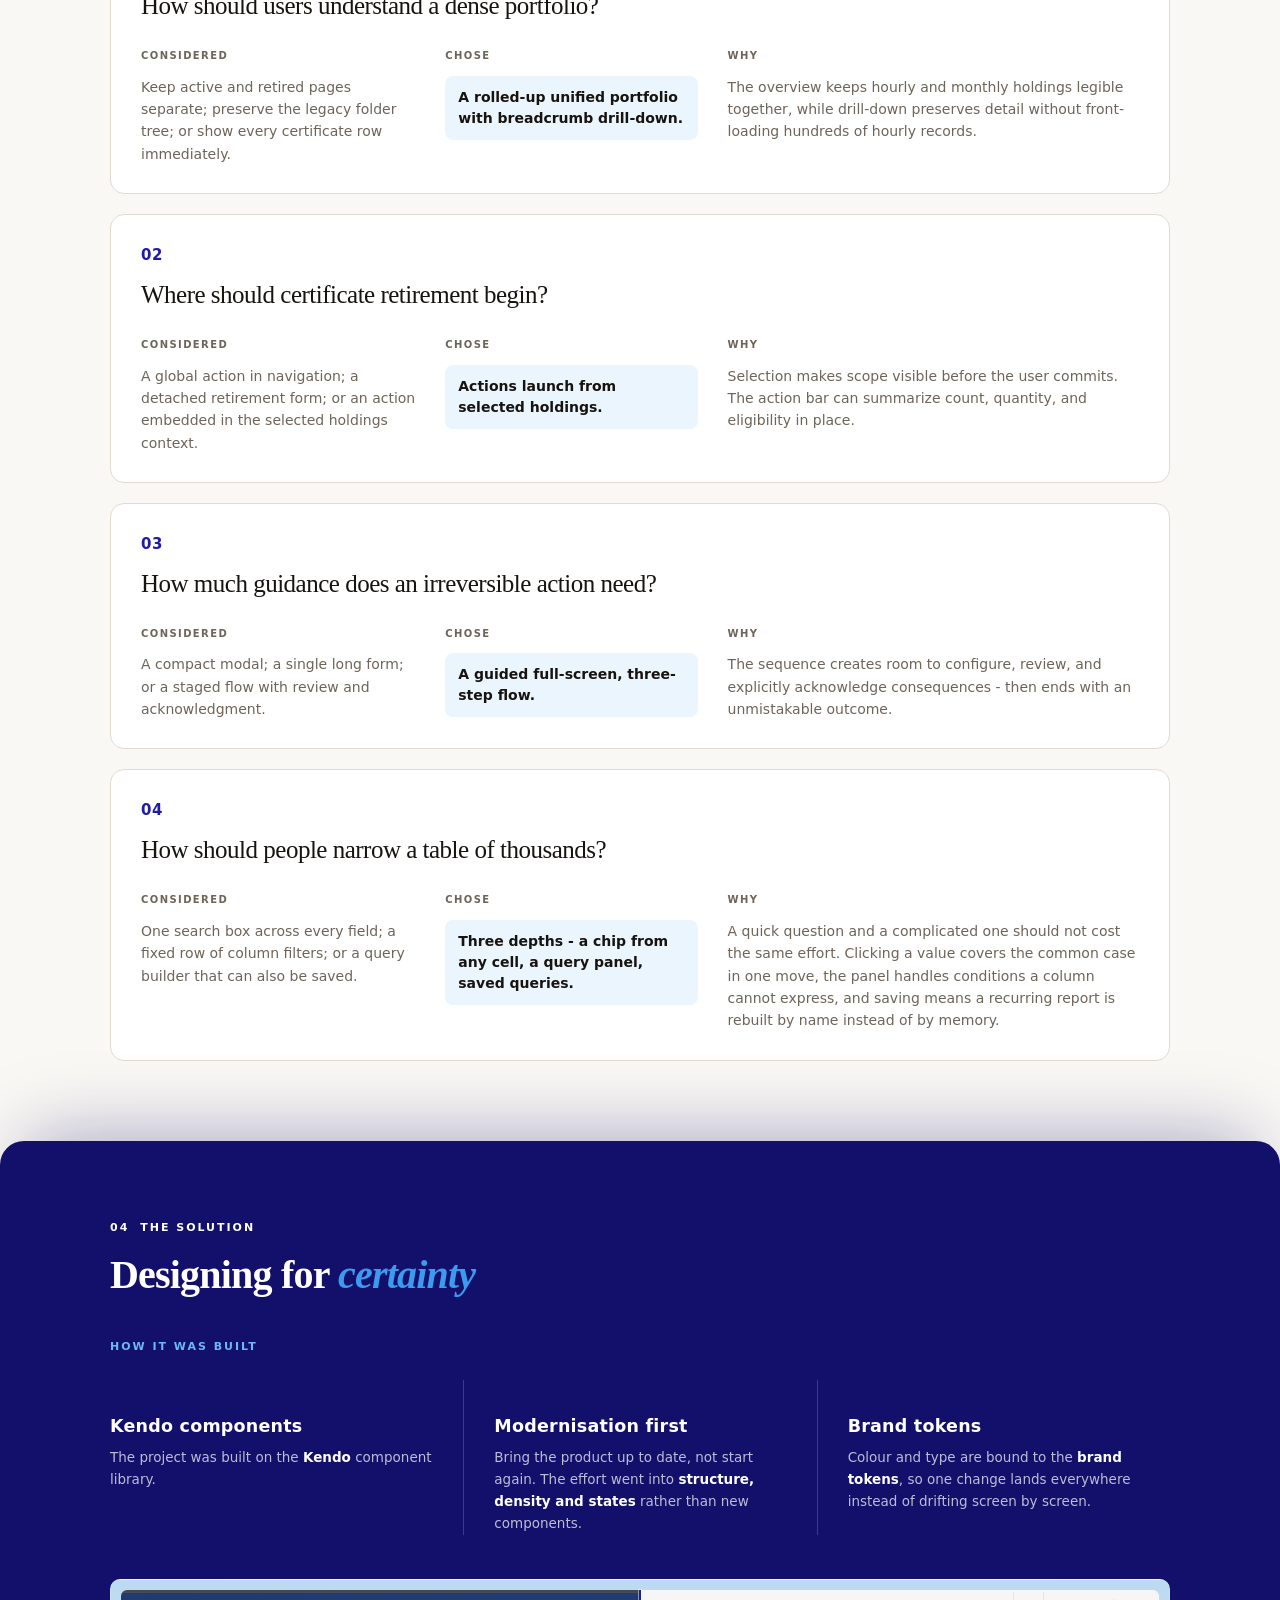
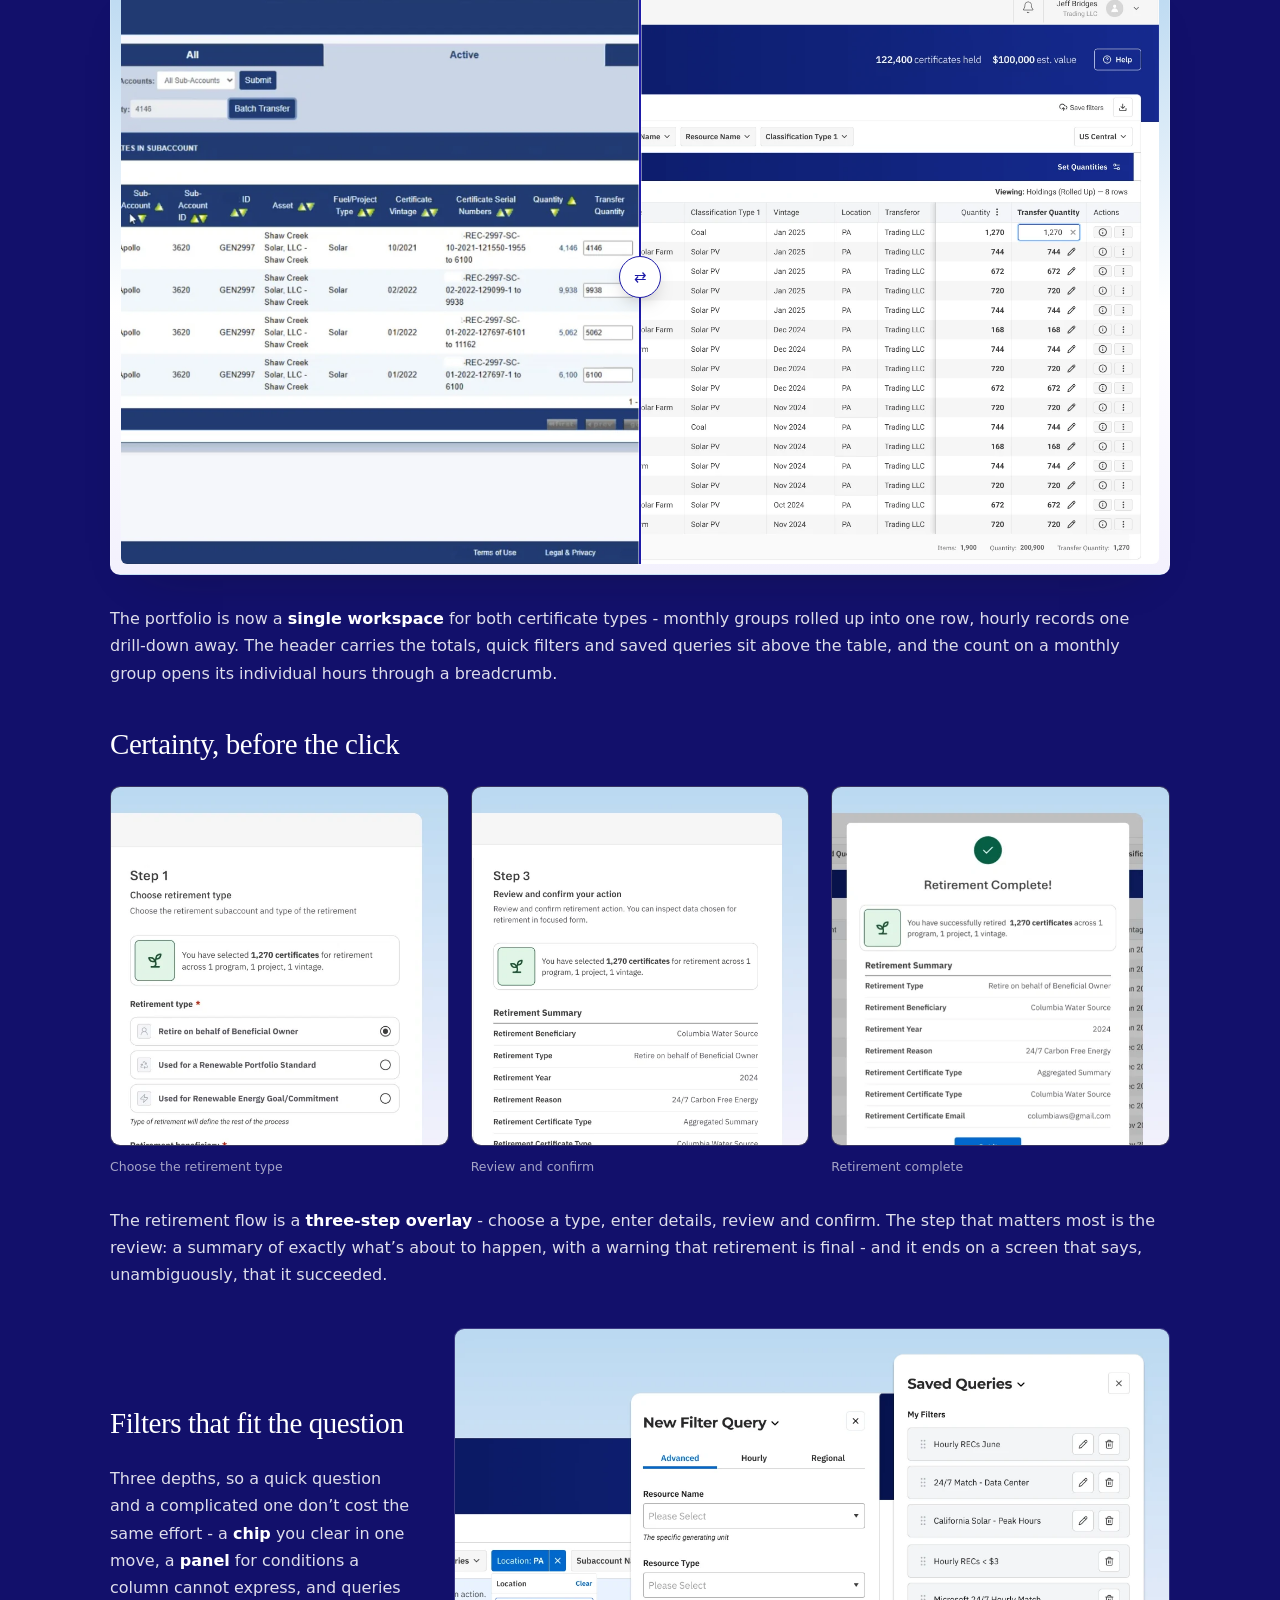
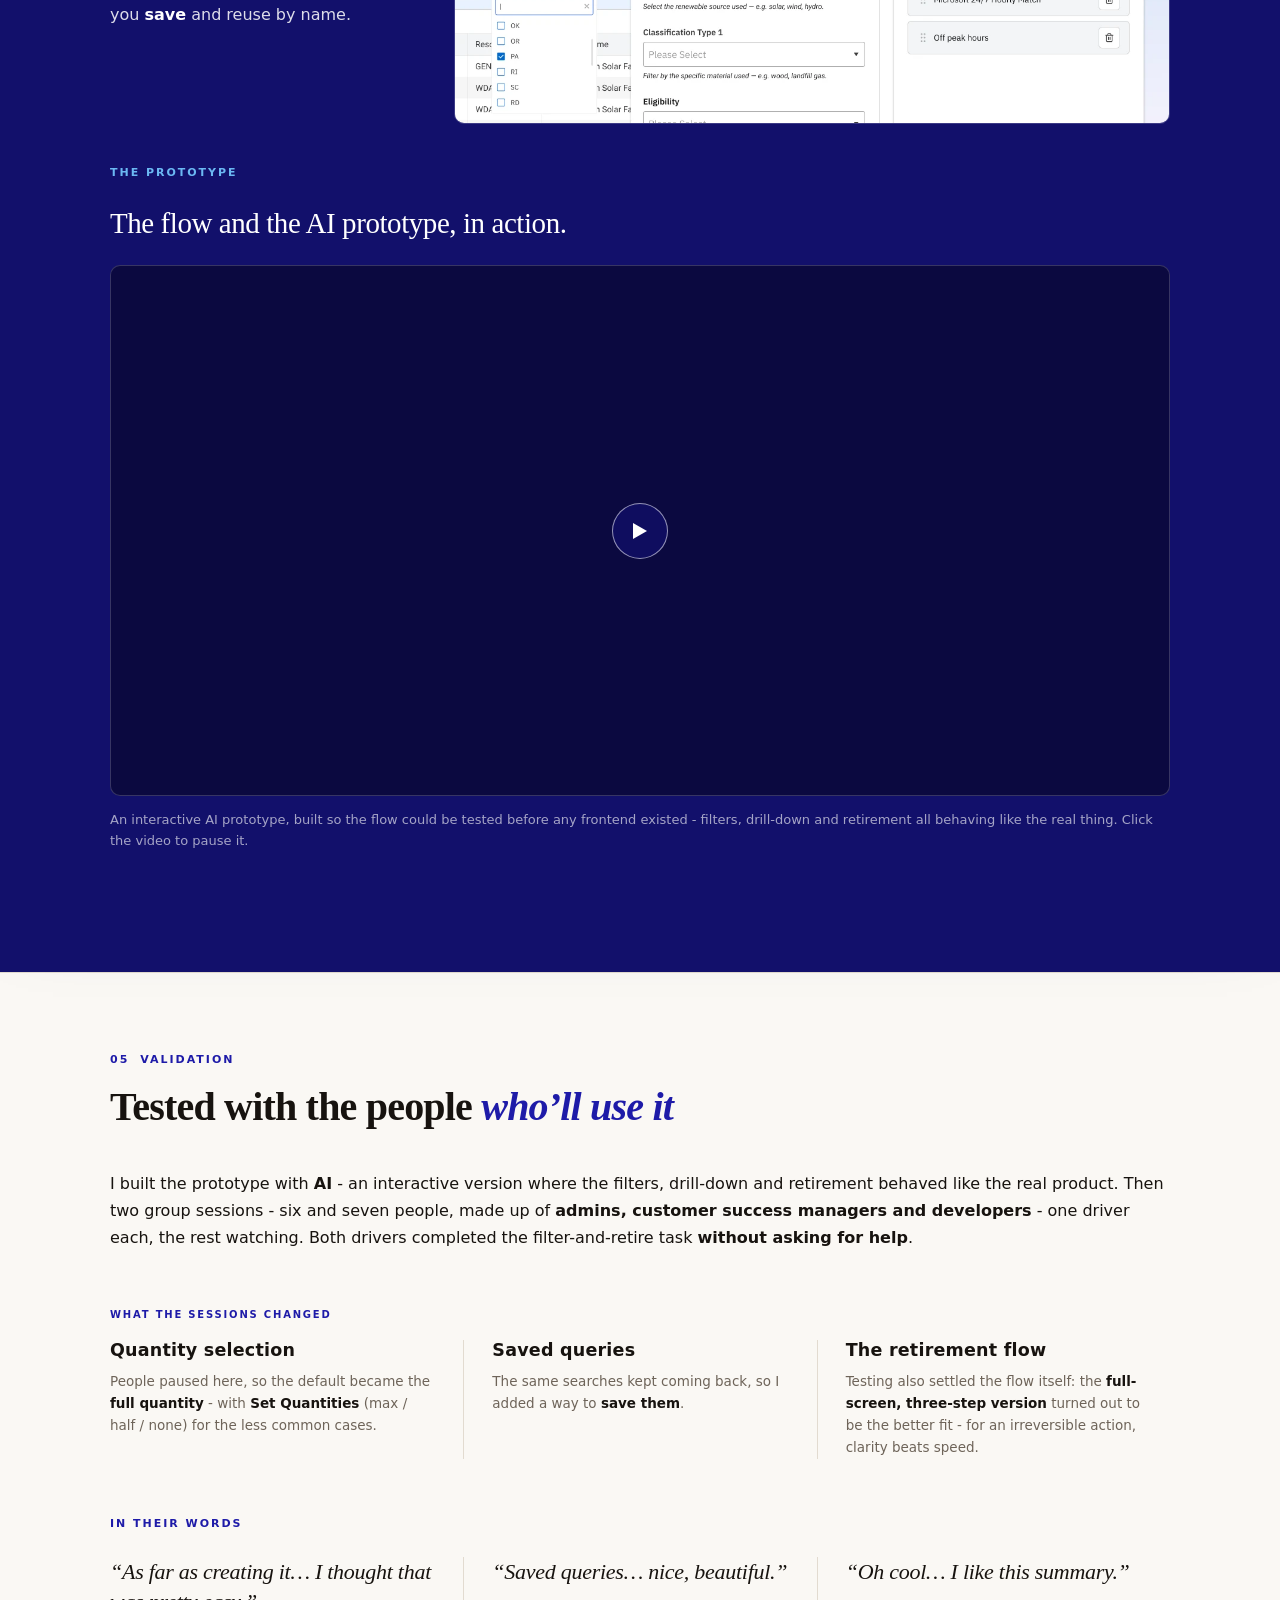
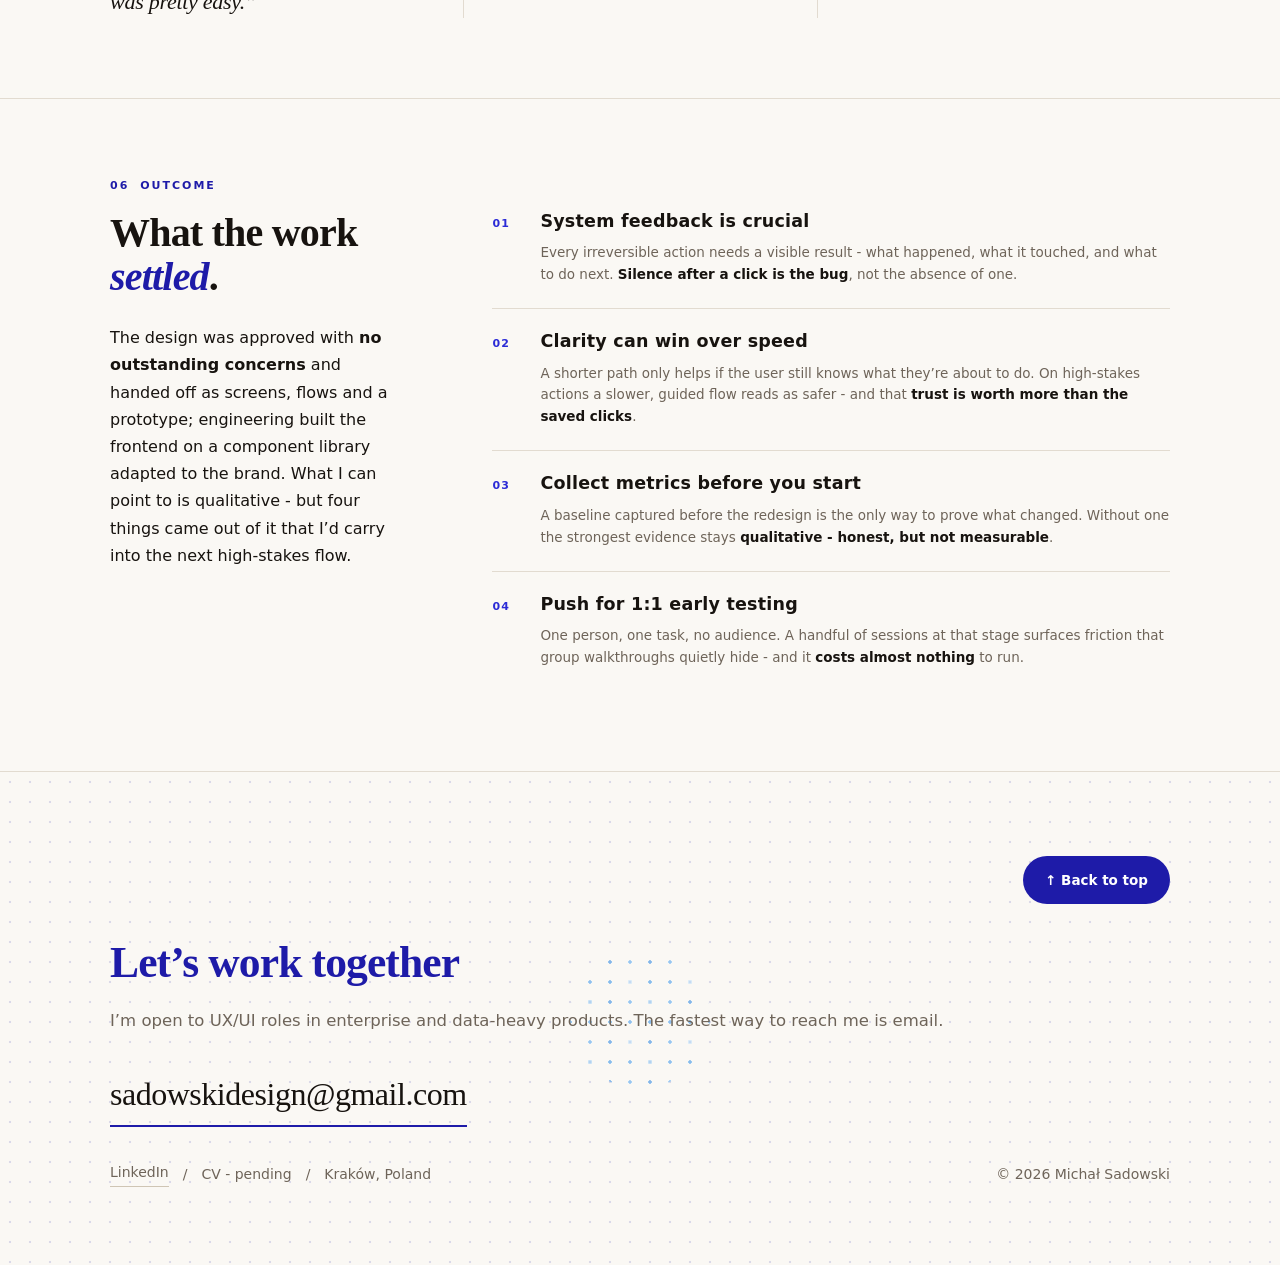
==== commit 3526b146: "Update index.html" ====
--- a/case-study/index.html
+++ b/case-study/index.html
@@ -64,10 +64,13 @@
   line-height:1.32;letter-spacing:-.012em;color:var(--ink);margin:0 0 22px;max-width:60ch}
 .tldr-lead mark{background:none;color:var(--accent)}
 .tldr-detail{font-size:15.5px;line-height:1.62;color:var(--muted);margin:0 0 26px}
-.tldr-chips{display:flex;flex-wrap:wrap;gap:9px}
-.tldr-chip{display:inline-flex;align-items:center;gap:6px;padding:10px 12px;background:var(--surface);border:1px solid rgba(30,27,168,.15);border-radius:10px;font-size:clamp(10.5px,0.95vw,11.5px);font-weight:500;color:var(--ink);white-space:nowrap}
-.tldr-chip .bull{flex:0 0 auto;width:12px;height:12px;color:var(--accent)}
-.tldr-chip .bull svg{display:block;width:100%;height:100%}
+/* the three outcomes, as cards in the same shape as the pain points but with
+   no description - just a number and the claim */
+.tldr-chips{display:grid;grid-template-columns:repeat(3,minmax(0,1fr));gap:16px}
+.tldr-chip{background:var(--surface);border:1px solid var(--rule-strong);border-radius:10px;padding:18px 20px 20px}
+.tldr-chip .num{font-size:11px;font-weight:700;letter-spacing:.1em;color:var(--accent);line-height:1;margin:0 0 10px}
+.tldr-chip h3{font-family:var(--font-sans);font-size:15px;font-weight:600;letter-spacing:.01em;line-height:1.3;color:var(--ink);margin:0}
+@media (max-width:760px){ .tldr-chips{grid-template-columns:1fr} }
 .section .wrap{padding-top:72px;padding-bottom:80px}
 .sec-head{margin-bottom:40px}
 .eyebrow{display:inline-flex;align-items:center;gap:11px;font-size:11px;font-weight:700;letter-spacing:.18em;text-transform:uppercase;color:var(--accent);margin:0 0 16px}
@@ -168,7 +171,6 @@
 
 /* Research, continued - merged into section 02: no divider, no chapter eyebrow */
 .section.next{border-top:0}
-.next .sec-head{margin-bottom:44px}
 .next-cols{display:grid;grid-template-columns:repeat(3,1fr)}
 .next-col{padding:36px 30px 0;border-left:1px solid var(--rule)}
 .next-col:first-child{border-left:0;padding-left:0}
@@ -196,6 +198,9 @@
    ============================================================ */
 .sub-head{font-family:var(--font-display);font-weight:400;font-size:clamp(20px,2.1vw,26px);
   line-height:1.22;letter-spacing:-.014em;color:var(--ink);margin:0 0 24px}
+/* the accent word without italic: the sub-head is already a serif, and the
+   plain sub-heads beside it would look like a different voice in italic */
+.sub-head em{font-style:normal;color:var(--accent)}
 
 /* user stories - hairline columns in a 2x2. Four across one row leaves no room
    for the story text, so the grid is two by two and the hairlines do the
@@ -328,7 +333,9 @@
    ============================================================ */
 /* the footer is the portfolio's contact block, so the two ends of the site
    match. Only the back-to-top button is extra. */
-.footer{position:relative;overflow:hidden}
+/* the home page separates this block from the marquee above it; here nothing
+   does, so the footer carries its own top rule */
+.footer{position:relative;overflow:hidden;border-top:1px solid var(--rule)}
 .footer .wrap{position:relative;z-index:1;padding-top:84px;padding-bottom:78px}
 .footer h2{font-size:clamp(30px,3.4vw,44px);margin-bottom:20px;color:var(--accent)}
 .footer p.intro{font-size:16.5px;line-height:1.65;color:var(--muted);margin:0 0 34px}
@@ -348,7 +355,7 @@
 .footer .contact-meta a:hover{color:var(--accent);border-color:var(--accent)}
 .footer .sep{color:var(--muted)}
 .footer .contact-meta .copy{margin-left:auto}
-.footer-top{display:flex;justify-content:flex-end;margin-top:36px}
+.footer-top{display:flex;justify-content:flex-end;margin:0 0 34px}
 .backtop{display:inline-flex;align-items:center;gap:8px;font-weight:600;font-size:13.5px;color:#fff;background:var(--accent);padding:13px 22px;border-radius:999px;transition:transform .3s var(--ease),background .3s}
 .backtop:hover{transform:translateY(-3px);background:#14116B}
 
@@ -425,9 +432,18 @@
         <p class="tldr-lead">“Did that go through alright? <mark>I don’t know.”</mark></p>
         <p class="tldr-detail">I unified monthly and hourly holdings, moved actions into the holdings context, added scoping and filtering, and designed a guided three-step flow with an explicit completion state and actionable error states - and the uncertainty was gone.</p>
         <div class="tldr-chips">
-          <span class="tldr-chip"><span class="bull" aria-hidden="true"><svg viewBox="0 0 14 14" fill="none"><circle cx="7" cy="7" r="5.6" stroke="currentColor" stroke-width="1.5"/><circle cx="7" cy="7" r="2.1" fill="currentColor"/></svg></span>One overview for both certificate types</span>
-          <span class="tldr-chip"><span class="bull" aria-hidden="true"><svg viewBox="0 0 14 14" fill="none"><circle cx="7" cy="7" r="5.6" stroke="currentColor" stroke-width="1.5"/><circle cx="7" cy="7" r="2.1" fill="currentColor"/></svg></span>Actions start from selected holdings</span>
-          <span class="tldr-chip"><span class="bull" aria-hidden="true"><svg viewBox="0 0 14 14" fill="none"><circle cx="7" cy="7" r="5.6" stroke="currentColor" stroke-width="1.5"/><circle cx="7" cy="7" r="2.1" fill="currentColor"/></svg></span>Outcome is always visible</span>
+          <div class="tldr-chip">
+            <div class="num">01</div>
+            <h3>Monthly and hourly in one workspace</h3>
+          </div>
+          <div class="tldr-chip">
+            <div class="num">02</div>
+            <h3>Actions start from the holdings you selected</h3>
+          </div>
+          <div class="tldr-chip">
+            <div class="num">03</div>
+            <h3>Feedback at every step of the way</h3>
+          </div>
         </div>
       </div>
     </div>
@@ -478,12 +494,12 @@
               <li>
                 <span class="story-n">User story 3</span>
                 <h3>Multiple Time Zone Support</h3>
-                <p>As a participant in a Voluntary Renewable program, I should not have to select the granularity of certificate vintage. This is assigned by program.</p>
+                <p>As a participant working across several time zones, I want timestamps reported consistently, so that I can compare hourly output directly.</p>
               </li>
               <li>
                 <span class="story-n">User story 4</span>
                 <h3>Unify Monthly and Hourly Programs</h3>
-                <p>As a participant in a Voluntary Renewable program, I should not have to select the granularity of certificate vintage. This is assigned by program.</p>
+                <p>As a user, I want to switch easily between hourly and monthly holdings, so that I can see the same portfolio at either level of detail.</p>
               </li>
             </ol>
     </div>
@@ -497,7 +513,7 @@
         </figure>
         <figure class="legacy-fig">
           <img src="../assets/legacy-screen.webp" alt="The legacy registry - a flat, view-only certificate table with no filtering" width="1800" height="900" loading="lazy" decoding="async" />
-          <figcaption>The screen all of it happened on - one flat table, no filtering, and no actions where the work actually happens.</figcaption>
+          <figcaption>The screen all of it happened on - one flat table, no filtering.</figcaption>
         </figure>
       </div>
     </div>
@@ -534,9 +550,10 @@
 <!-- ===================== RESEARCH, CONTINUED: NEXT STEPS ===================== -->
 <section class="section next" id="next-steps">
   <div class="wrap">
-    <div class="sec-head reveal">
-      <h2>Exercises that <em>set the direction</em>.</h2>
-      <p class="lede">With the pain points mapped, ideation became concrete - testing the structure with the people who know it best, brainstorming the filters people actually reach for, and studying how other products solve the same problems.</p>
+    <div class="reveal" style="margin-bottom:26px">
+      <p class="block-label">The exercises</p>
+      <p class="sub-head">Exercises that <em>set the direction</em>.</p>
+      <p class="body wide">With the pain points mapped, ideation became concrete - testing the structure with the people who know it best, brainstorming the filters people actually reach for, and studying how other products solve the same problems.</p>
     </div>
 
     <div class="next-cols">
@@ -832,6 +849,9 @@
   <div class="dots" aria-hidden="true"></div>
   <div class="dots-bright" aria-hidden="true"></div>
   <div class="wrap">
+    <div class="footer-top reveal">
+      <a class="backtop" href="#top">↑ Back to top</a>
+    </div>
     <h2 class="reveal">Let&rsquo;s work together</h2>
     <p class="intro reveal">
       I&rsquo;m open to UX/UI roles in enterprise and data-heavy products. The fastest way
@@ -845,9 +865,6 @@
       <span class="sep">/</span>
       <span>Kraków, Poland</span>
       <span class="copy">&copy; 2026 Michał Sadowski</span>
-    </div>
-    <div class="footer-top reveal">
-      <a class="backtop" href="#top">↑ Back to top</a>
     </div>
   </div>
 </footer>
